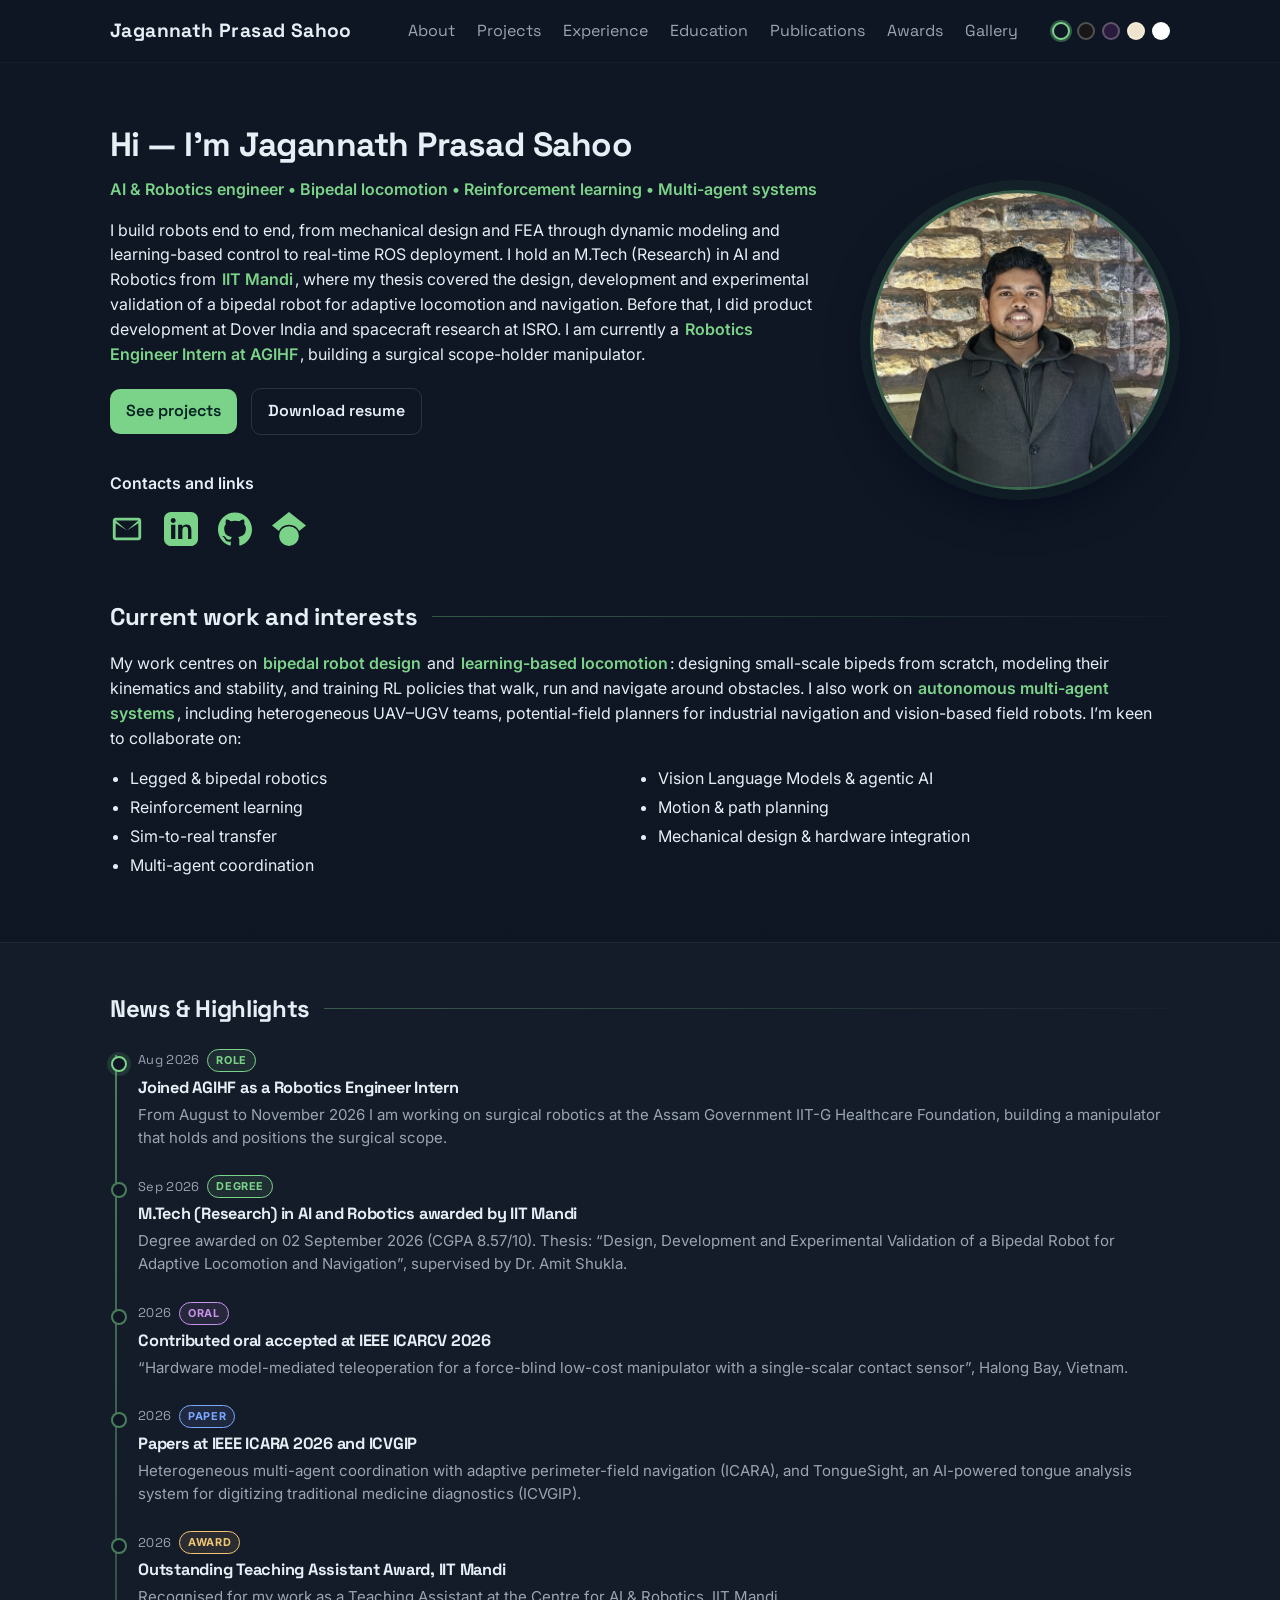
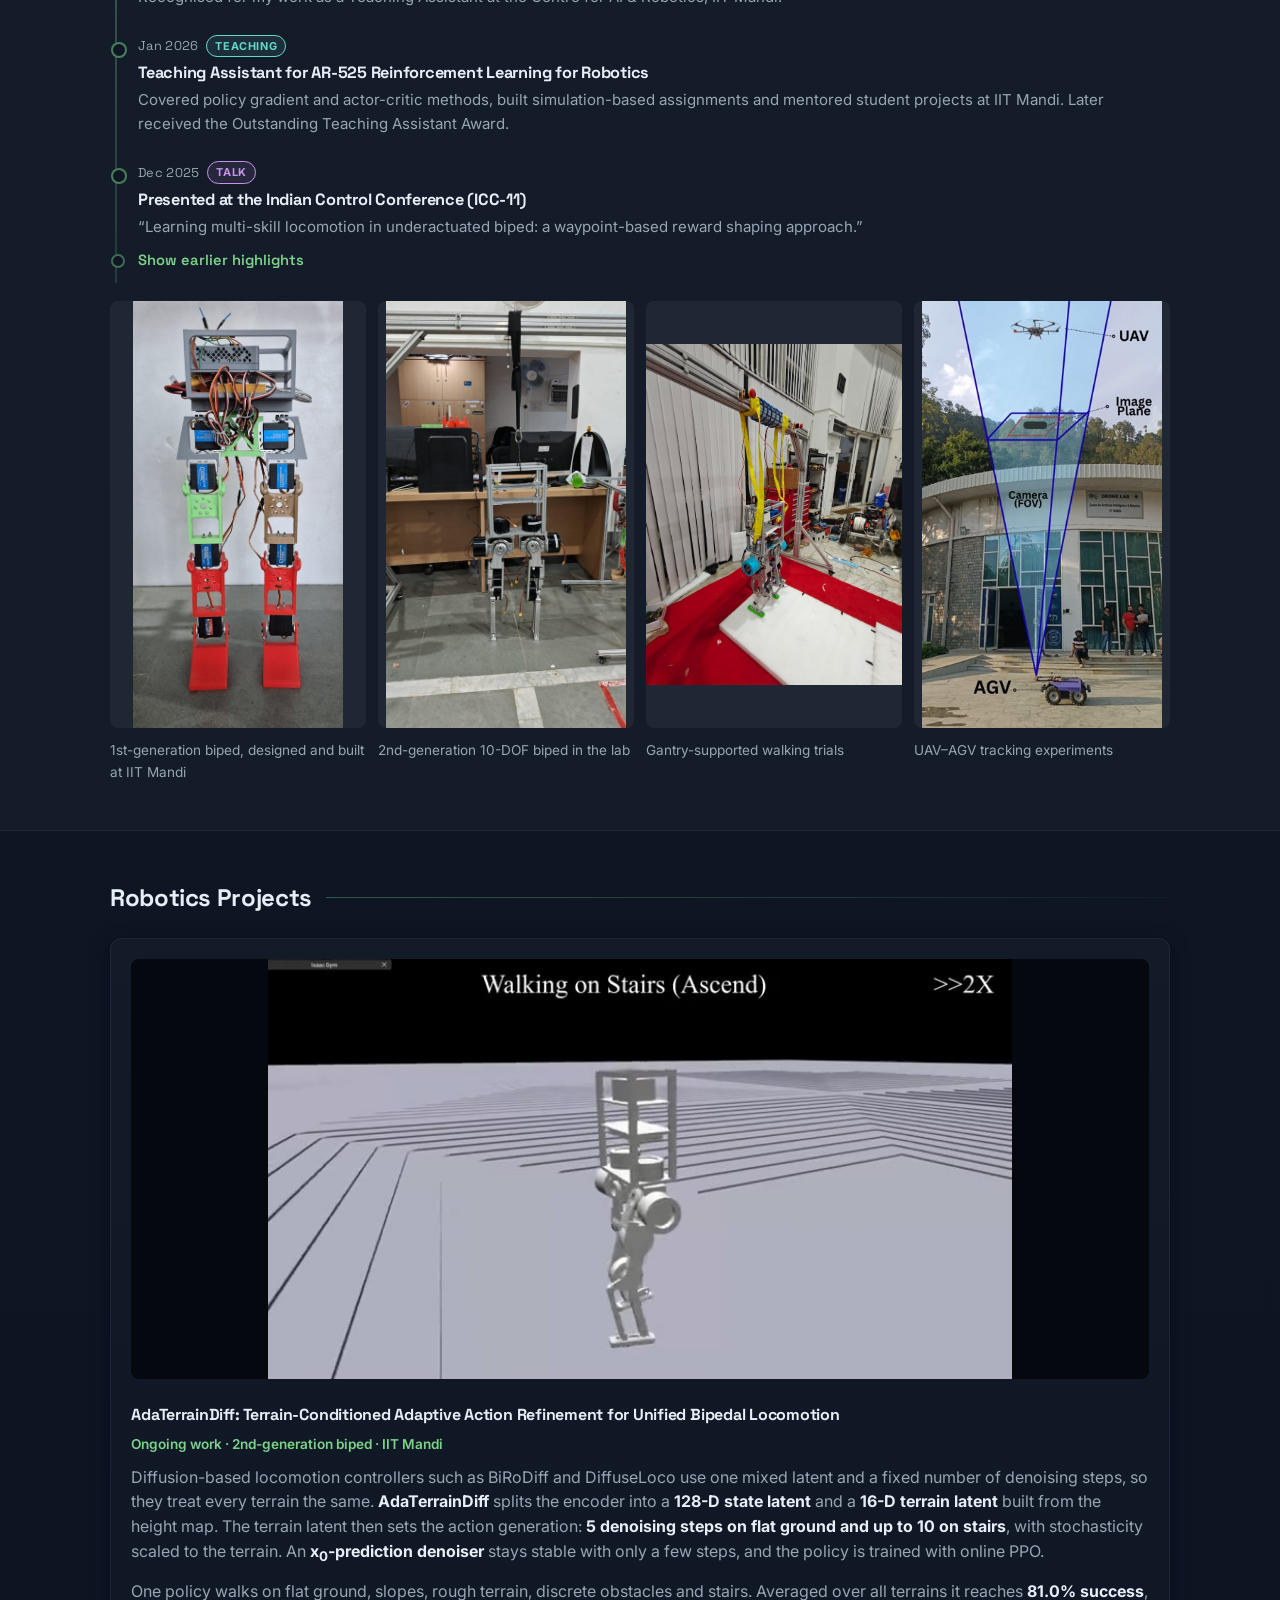
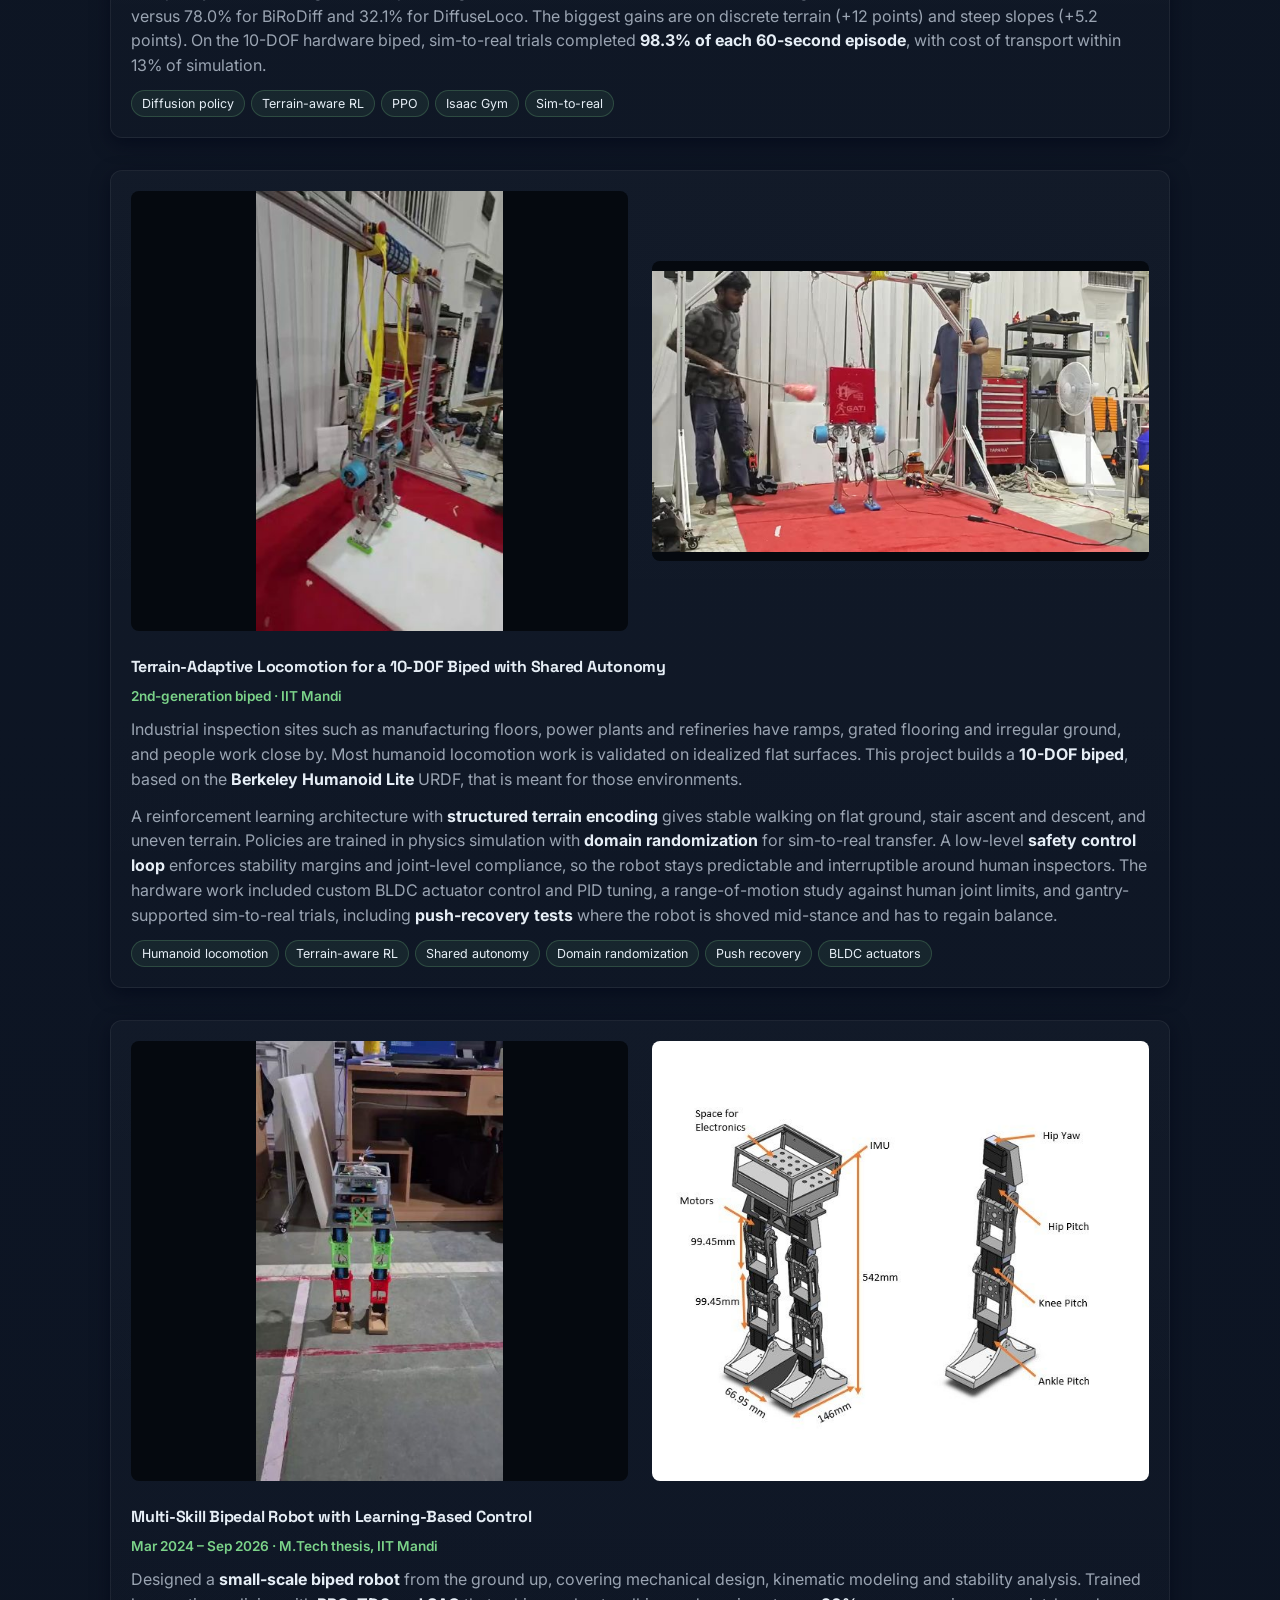
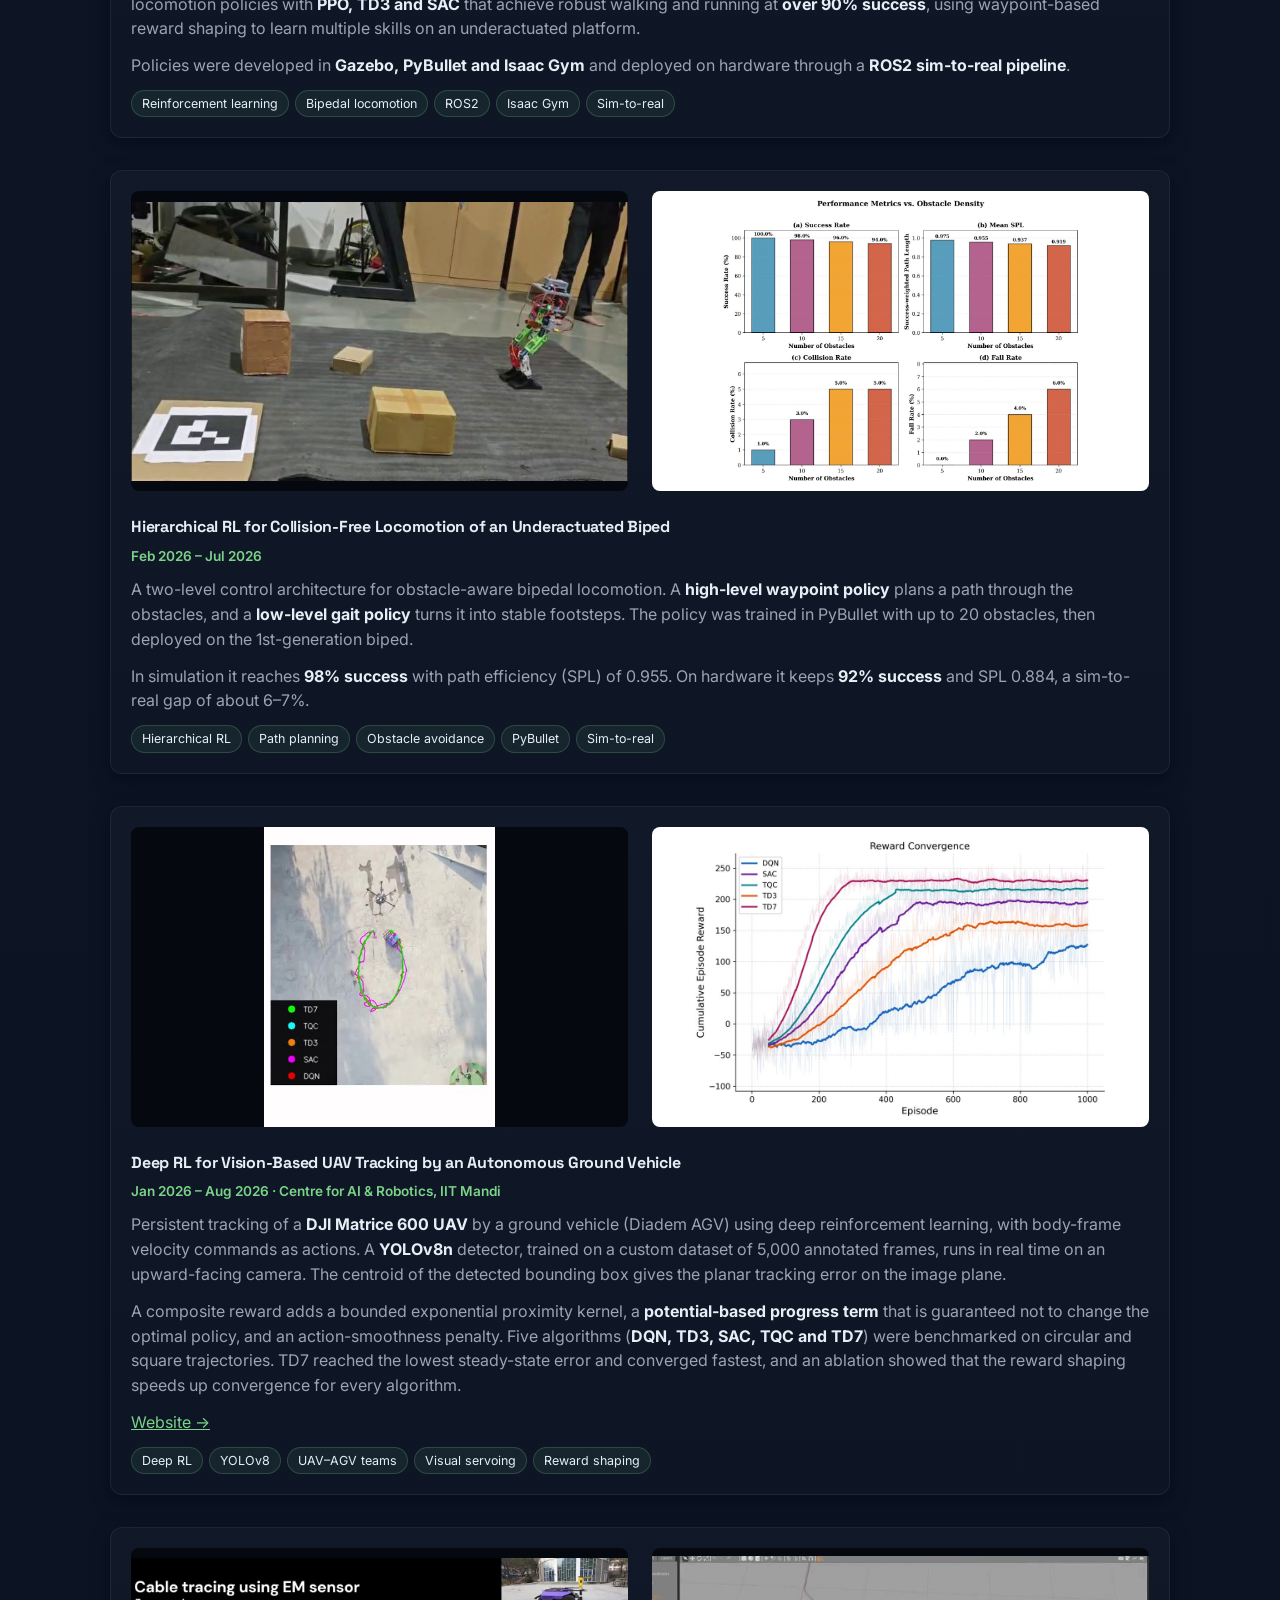
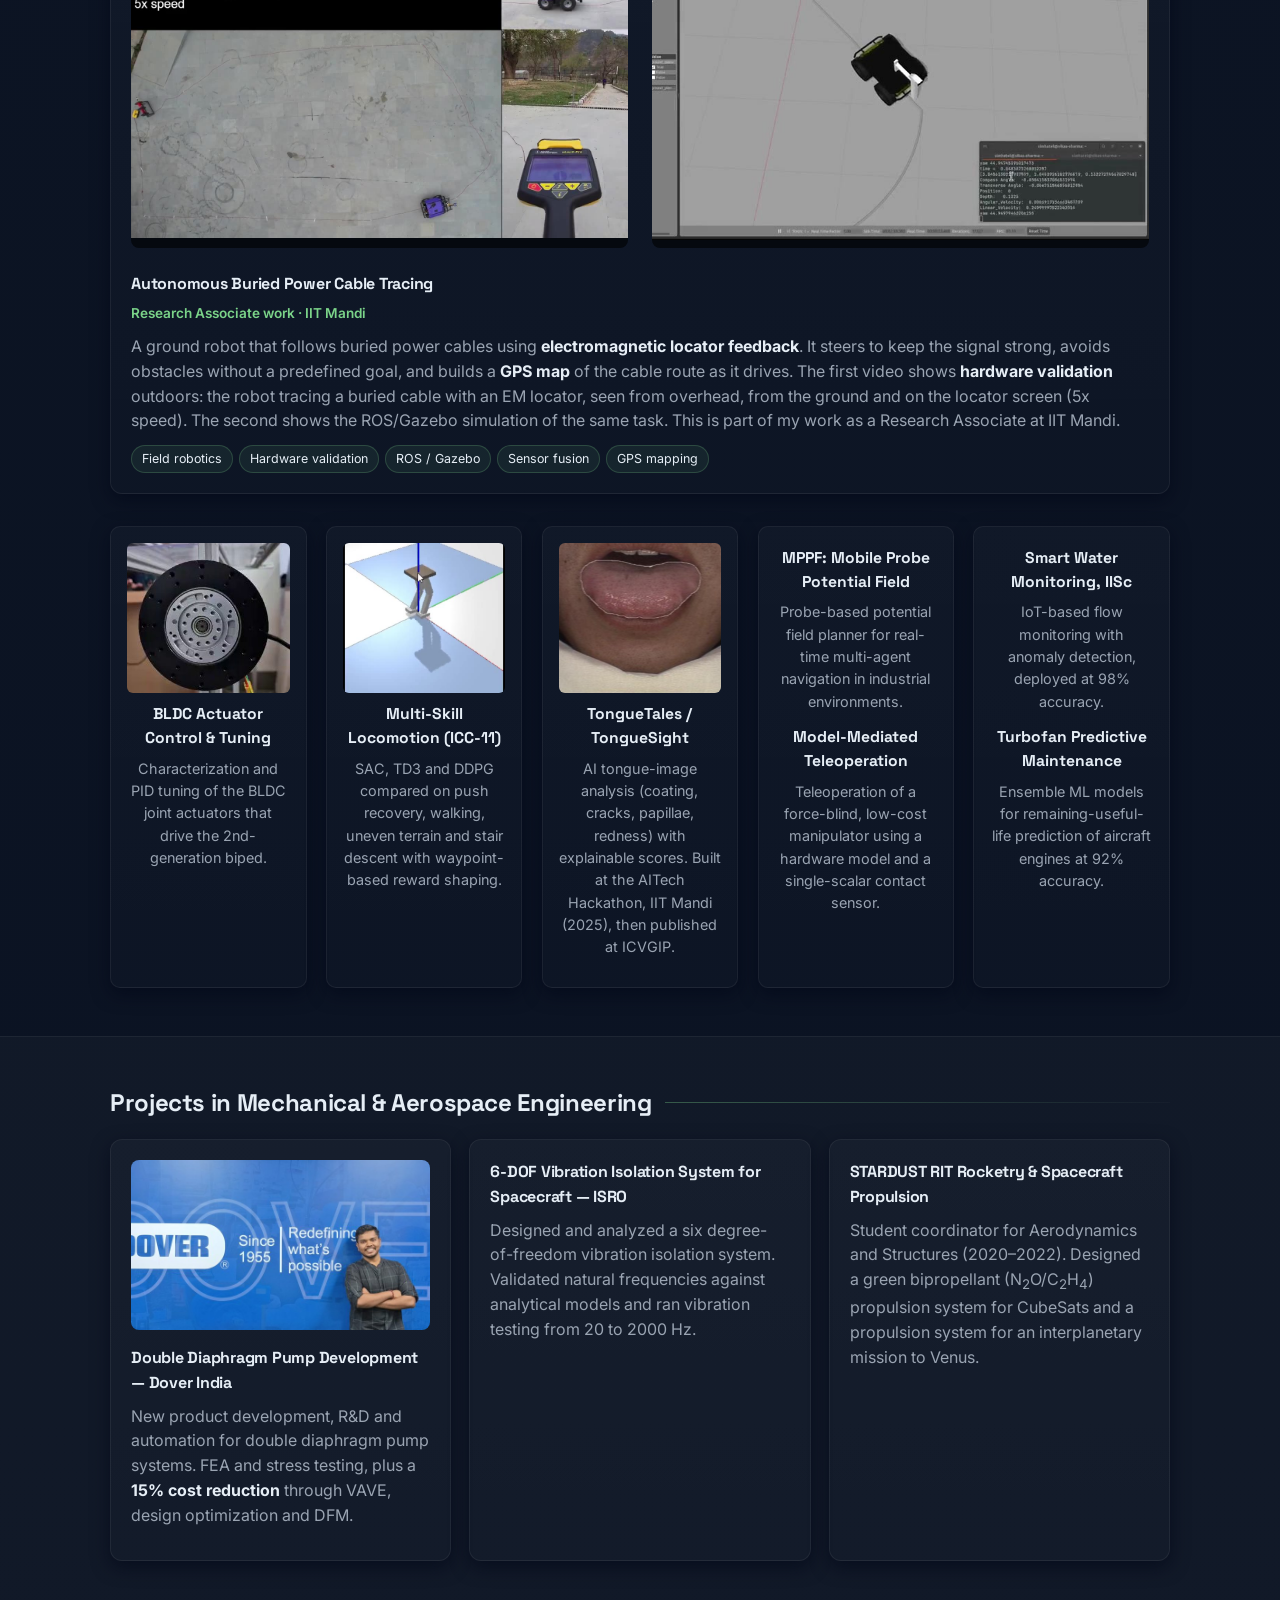
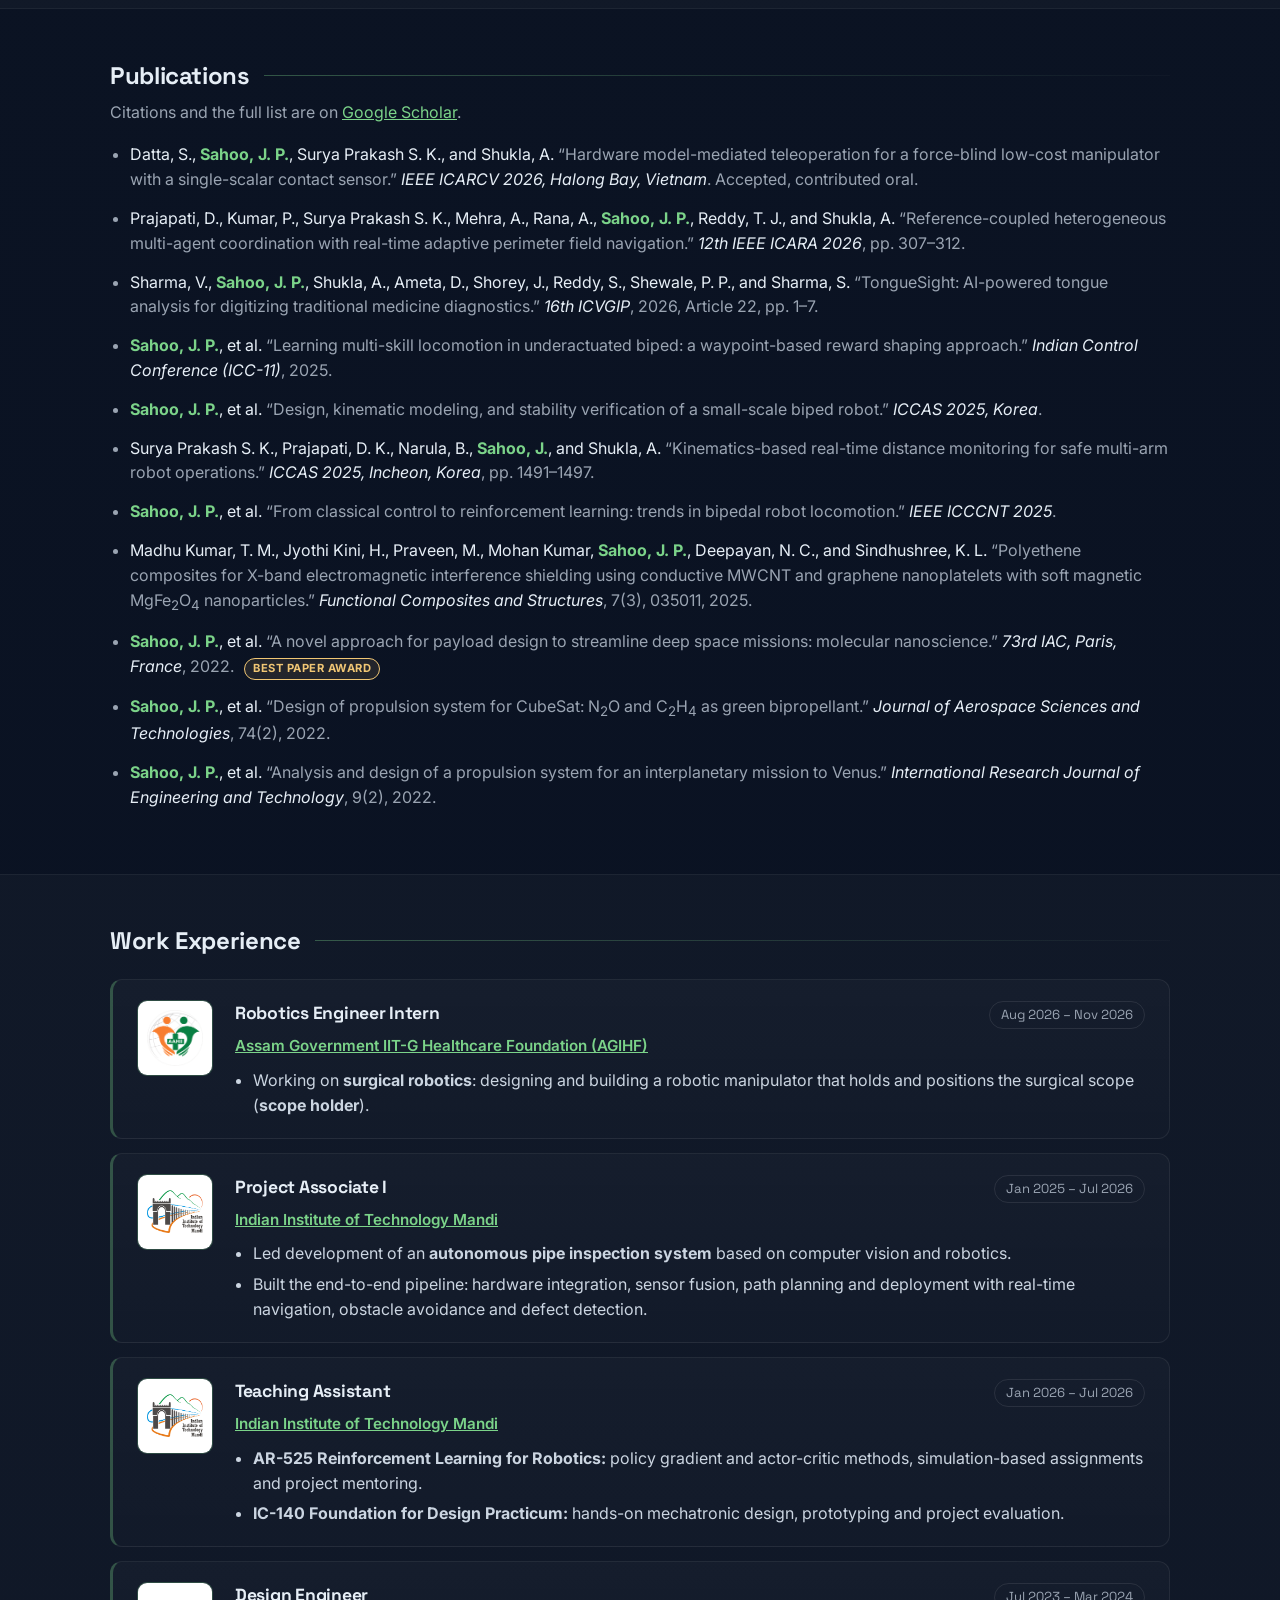
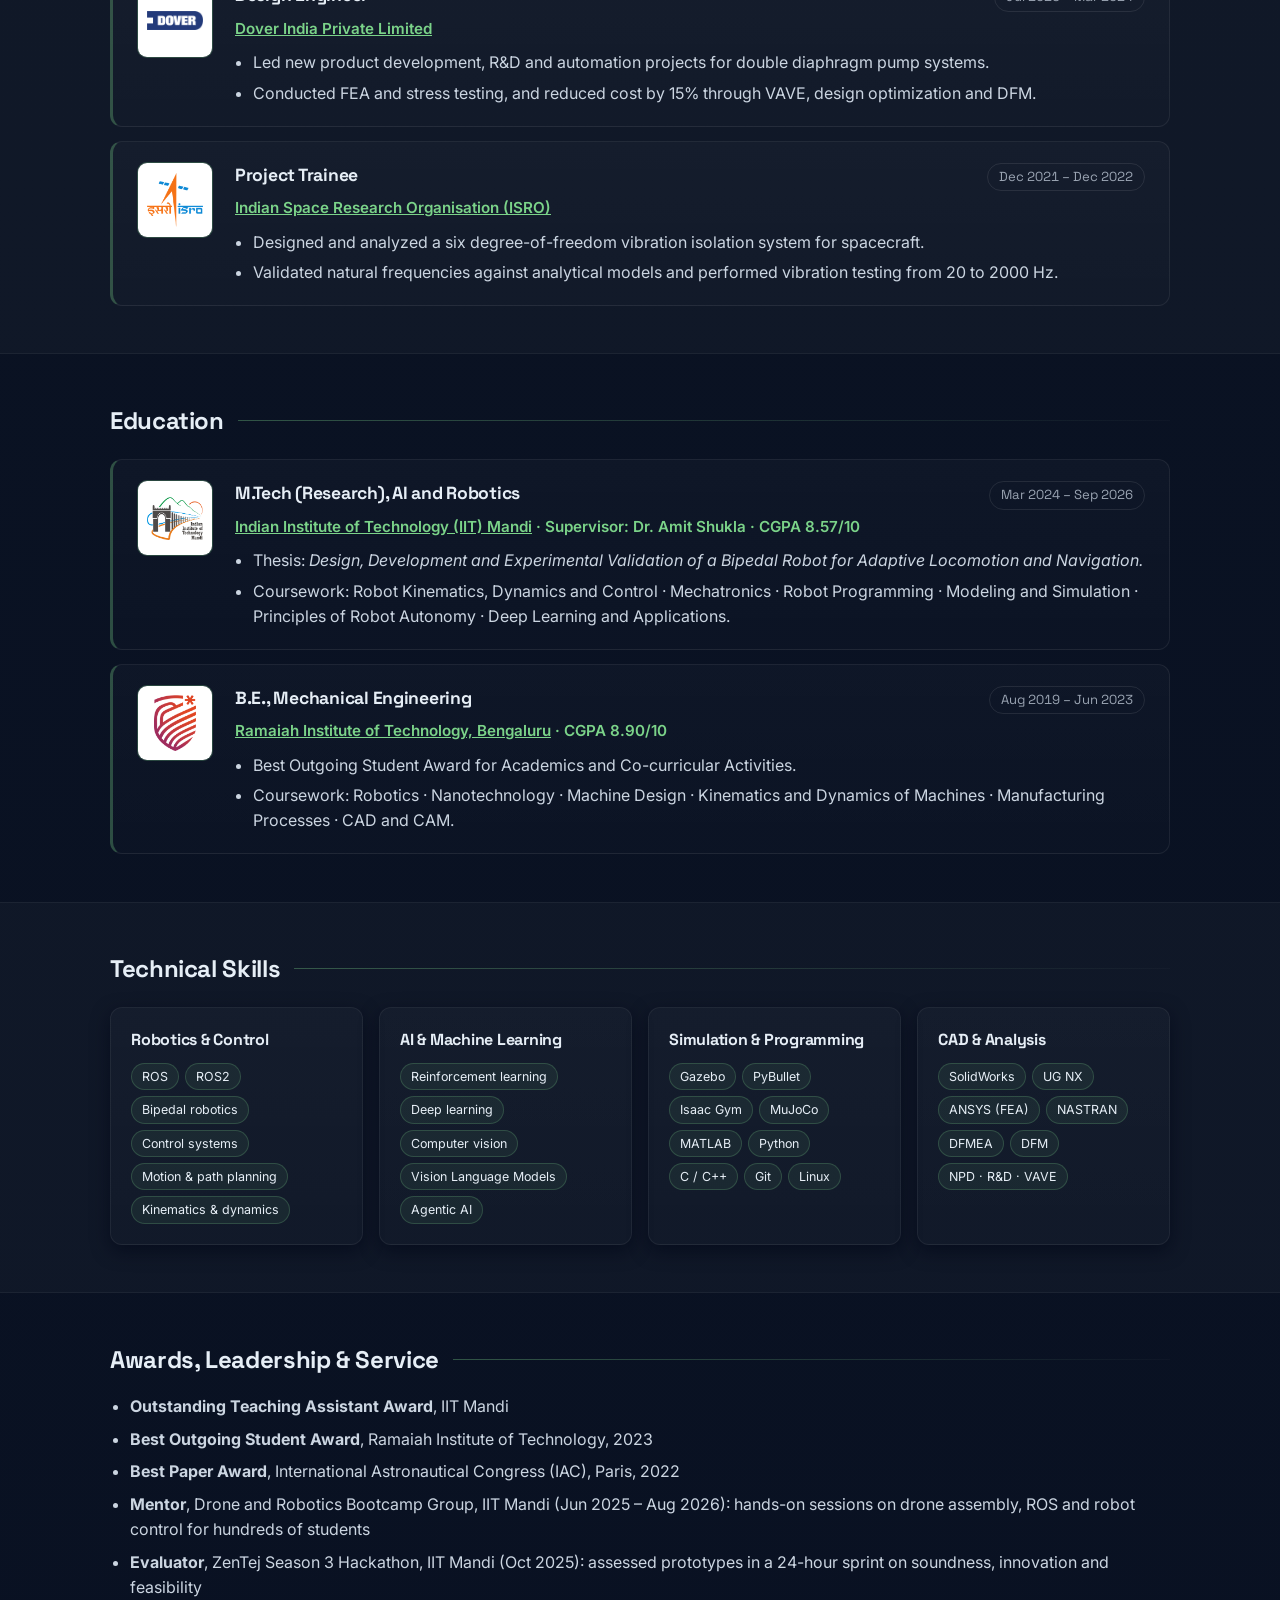
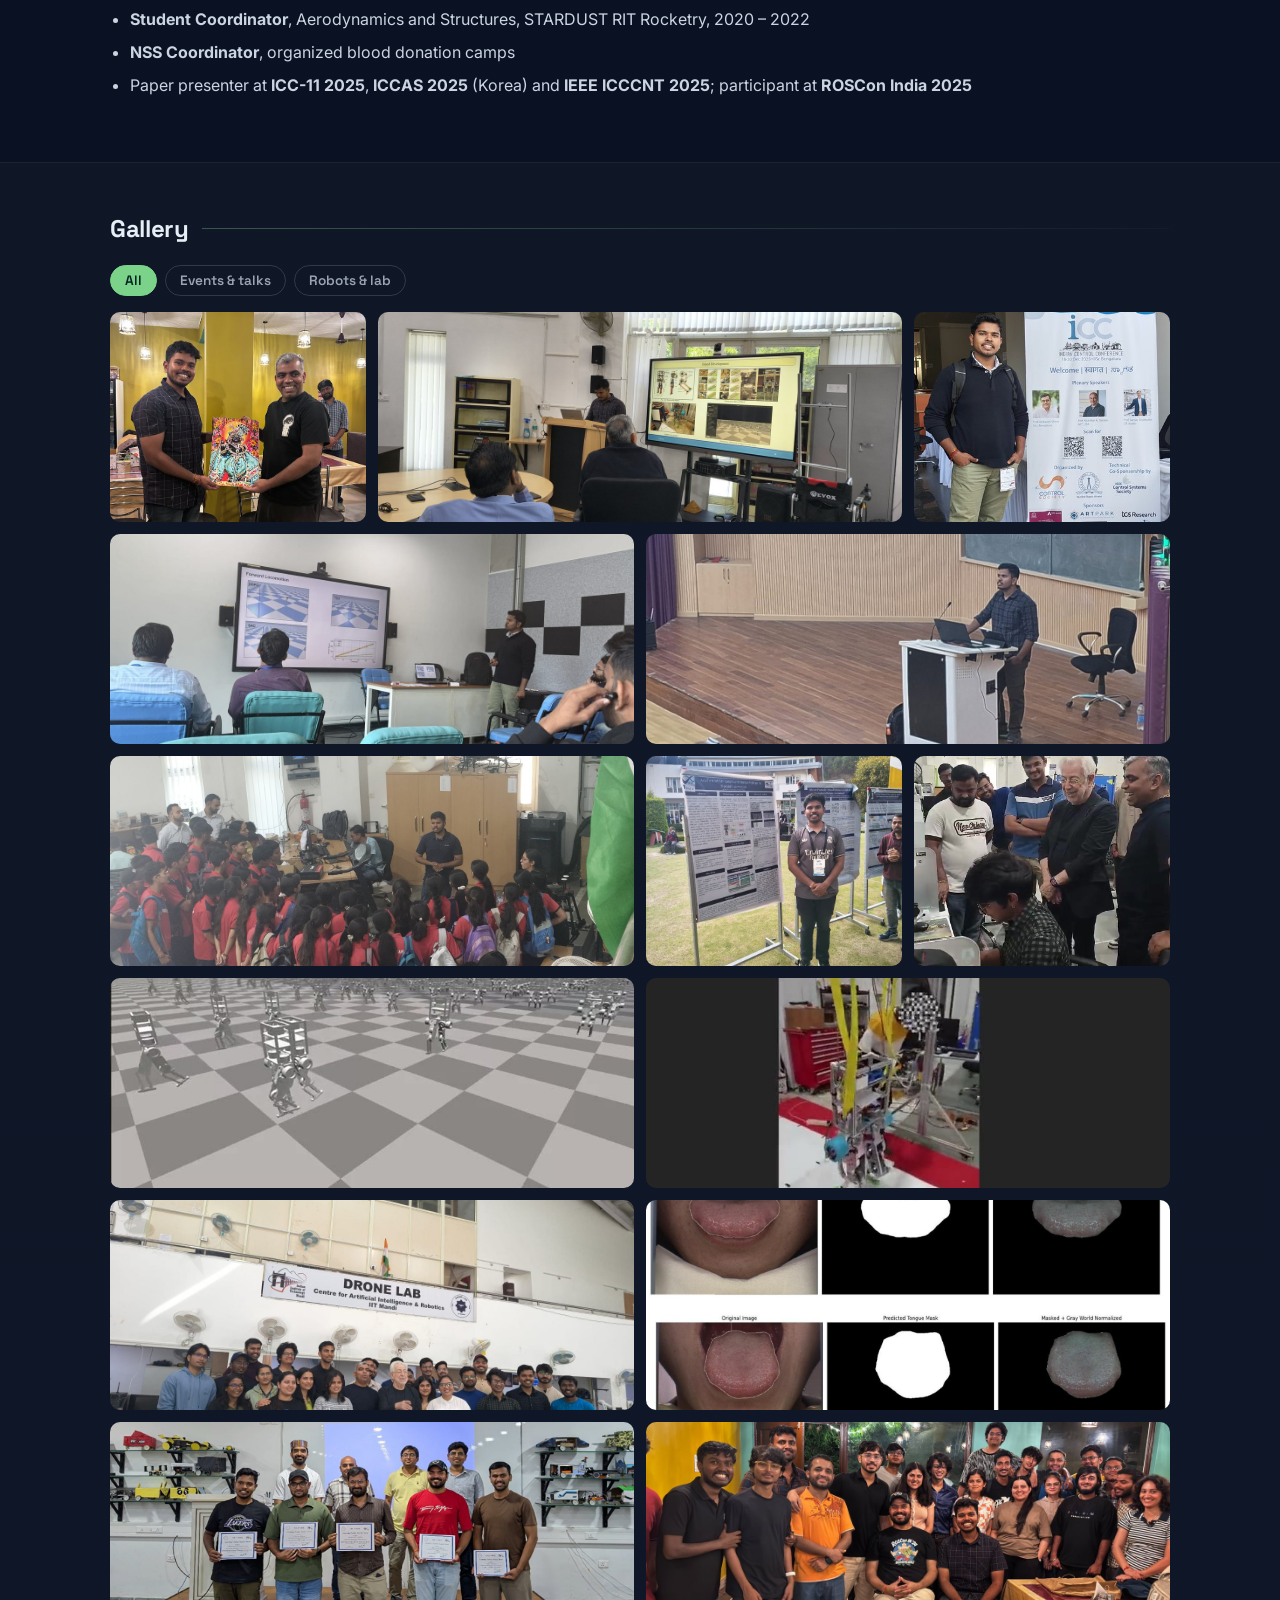
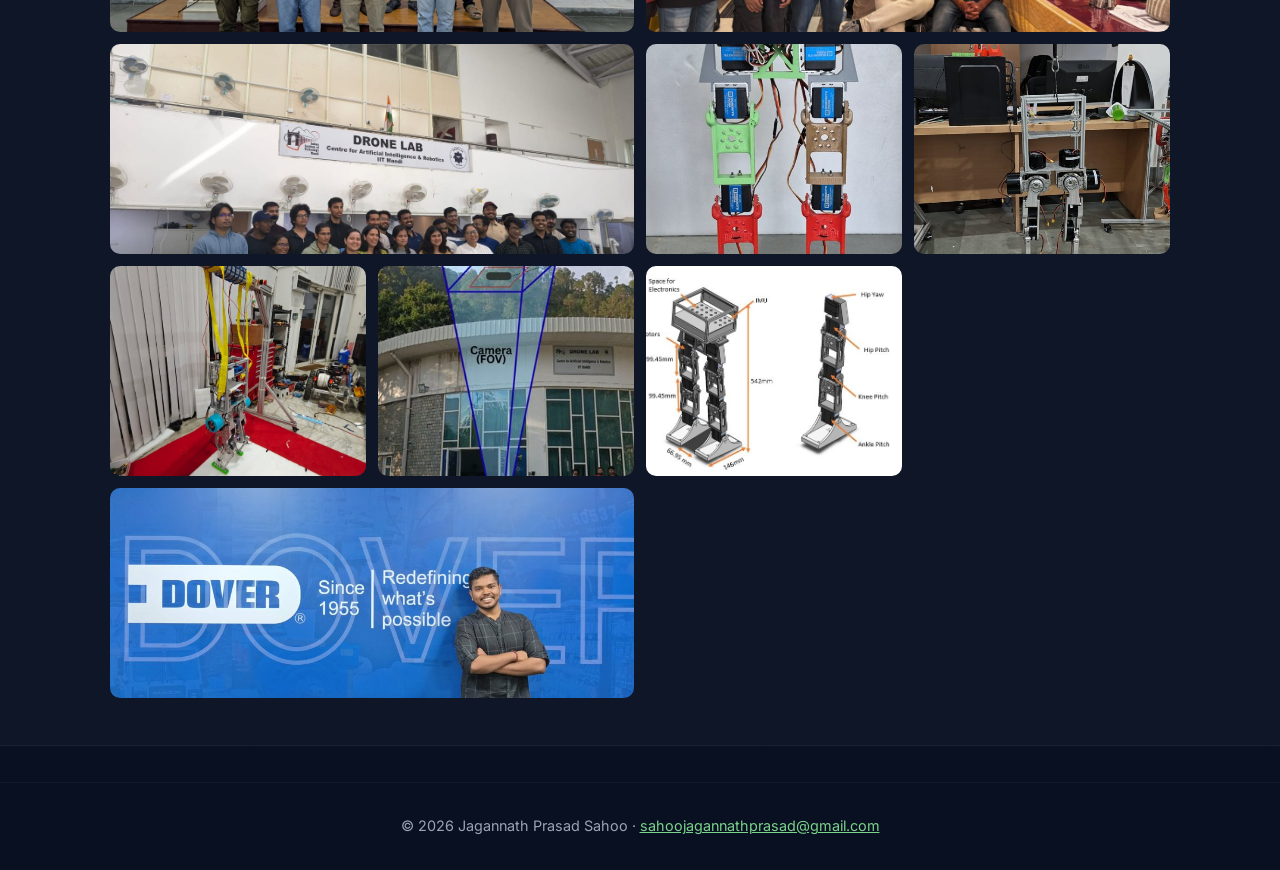
==== index.html @ fb680c9a "Add Khatib and Shukla photo from lab visit video Co-Authored-By: Claude Opus 5.5 <noreply@anthropic." ====
<!doctype html>
<html lang="en">
<head>
  <meta charset="utf-8" />
  <meta name="viewport" content="width=device-width,initial-scale=1" />
  <title>Jagannath Prasad Sahoo — AI & Robotics</title>
  <meta name="description" content="Jagannath Prasad Sahoo — AI & Robotics Engineer (M.Tech Research, IIT Mandi). Bipedal robots, reinforcement learning, sim-to-real, multi-agent systems and surgical robotics.">
  <meta name="author" content="Jagannath Prasad Sahoo">
  <link rel="canonical" href="https://jaggu2606.github.io/">
  <meta property="og:type" content="website">
  <meta property="og:title" content="Jagannath Prasad Sahoo — AI & Robotics">
  <meta property="og:description" content="Bipedal robots, reinforcement learning, sim-to-real and multi-agent systems. M.Tech (Research), IIT Mandi.">
  <meta property="og:url" content="https://jaggu2606.github.io/">
  <meta property="og:image" content="https://jaggu2606.github.io/media/profile.jpg">
  <meta name="twitter:card" content="summary">
  <script type="application/ld+json">
  {"@context":"https://schema.org","@type":"Person","name":"Jagannath Prasad Sahoo","url":"https://jaggu2606.github.io/",
   "image":"https://jaggu2606.github.io/media/profile.jpg","jobTitle":"AI and Robotics Engineer",
   "alumniOf":[{"@type":"CollegeOrUniversity","name":"Indian Institute of Technology Mandi"},{"@type":"CollegeOrUniversity","name":"Ramaiah Institute of Technology"}],
   "sameAs":["https://github.com/Jaggu2606","https://www.linkedin.com/in/jagannath-prasad-sahoo","https://scholar.google.com/citations?user=o8FPbNMAAAAJ"]}
  </script>
  <link rel="preconnect" href="https://fonts.googleapis.com">
  <link rel="preconnect" href="https://fonts.gstatic.com" crossorigin>
  <link href="https://fonts.googleapis.com/css2?family=Space+Grotesk:wght@500;600;700&family=Inter:wght@400;500;600&display=swap" rel="stylesheet">
  <script>
    /* Apply the reader's saved theme before first paint */
    try { var t = localStorage.getItem("theme"); if (t) document.documentElement.dataset.theme = t; } catch (e) {}
  </script>
  <link rel="stylesheet" href="styles.css">
  <link rel="preload" as="image" href="media/profile.jpg">
</head>
<body>
  <!-- Reusable icons -->
  <svg width="0" height="0" style="position:absolute" aria-hidden="true">
    <symbol id="i-mail" viewBox="0 0 24 24"><path d="M20 4H4c-1.1 0-2 .9-2 2v12c0 1.1.9 2 2 2h16c1.1 0 2-.9 2-2V6c0-1.1-.9-2-2-2zm0 2v.01L12 13 4 6.01V6h16zm0 12H4V8l8 5 8-5v10z"/></symbol>
    <symbol id="i-linkedin" viewBox="0 0 24 24"><path d="M19 0h-14c-2.761 0-5 2.239-5 5v14c0 2.761 2.239 5 5 5h14c2.761 0 5-2.239 5-5v-14c0-2.761-2.239-5-5-5zm-11 19h-3v-10h3v10zm-1.5-11.268c-.966 0-1.75-.784-1.75-1.75s.784-1.75 1.75-1.75 1.75.784 1.75 1.75-.784 1.75-1.75 1.75zm13.5 11.268h-3v-5.604c0-1.337-.026-3.063-1.867-3.063-1.868 0-2.154 1.459-2.154 2.967v5.7h-3v-10h2.881v1.367h.041c.401-.761 1.379-1.563 2.838-1.563 3.036 0 3.6 2.001 3.6 4.601v5.595z"/></symbol>
    <symbol id="i-github" viewBox="0 0 24 24"><path d="M12 .297c-6.63 0-12 5.373-12 12 0 5.303 3.438 9.8 8.205 11.385.6.113.82-.258.82-.577v-2.234c-3.338.726-4.033-1.416-4.033-1.416-.546-1.387-1.333-1.757-1.333-1.757-1.089-.745.083-.729.083-.729 1.205.084 1.84 1.236 1.84 1.236 1.07 1.834 2.809 1.304 3.495.997.108-.775.418-1.305.762-1.605-2.665-.305-5.466-1.332-5.466-5.93 0-1.31.469-2.381 1.236-3.221-.124-.303-.535-1.523.117-3.176 0 0 1.008-.322 3.301 1.23.957-.266 1.983-.399 3.003-.404 1.02.005 2.047.138 3.006.404 2.291-1.553 3.297-1.23 3.297-1.23.653 1.653.242 2.873.118 3.176.77.84 1.235 1.911 1.235 3.221 0 4.609-2.803 5.624-5.475 5.921.43.371.823 1.102.823 2.222v3.293c0 .321.218.694.825.576C20.565 22.092 24 17.592 24 12.297c0-6.627-5.373-12-12-12"/></symbol>
    <symbol id="i-scholar" viewBox="0 0 24 24"><path d="M12 24a7 7 0 1 1 0-14 7 7 0 0 1 0 14zm0-24L0 9.5l4.838 3.94A8 8 0 0 1 12 9a8 8 0 0 1 7.162 4.44L24 9.5z"/></symbol>
  </svg>

  <header class="site-header">
    <div class="wrap">
      <h1 class="logo"><a href="#about">Jagannath Prasad Sahoo</a></h1>
      <nav>
        <a href="#about">About</a>
        <a href="#projects">Projects</a>
        <a href="#work-experience">Experience</a>
        <a href="#education">Education</a>
        <a href="#publications">Publications</a>
        <a href="#awards">Awards</a>
        <a href="#gallery">Gallery</a>
      </nav>
      <div class="theme-picker" role="group" aria-label="Background colour">
        <button type="button" data-theme-choice="navy" style="--swatch:#0f1724" title="Navy" aria-label="Navy background"></button>
        <button type="button" data-theme-choice="charcoal" style="--swatch:#171717" title="Charcoal" aria-label="Charcoal background"></button>
        <button type="button" data-theme-choice="plum" style="--swatch:#2a1b3d" title="Plum" aria-label="Plum background"></button>
        <button type="button" data-theme-choice="sand" style="--swatch:#efe4cf" title="Sand" aria-label="Sand background"></button>
        <button type="button" data-theme-choice="light" style="--swatch:#ffffff" title="Light" aria-label="Light background"></button>
      </div>
    </div>
  </header>

  <main>
    <!-- ================= Hero ================= -->
    <section class="hero wrap" id="about">
      <div class="hero-text">
        <h2>Hi — I’m Jagannath Prasad Sahoo</h2>
        <p class="tagline">AI & Robotics engineer • Bipedal locomotion • Reinforcement learning • Multi-agent systems</p>
        <p>I build robots end to end, from mechanical design and FEA through dynamic modeling and learning-based control to real-time ROS deployment. I hold an M.Tech (Research) in AI and Robotics from <span class="highlight">IIT Mandi</span>, where my thesis covered the design, development and experimental validation of a bipedal robot for adaptive locomotion and navigation. Before that, I did product development at Dover India and spacecraft research at ISRO. I am currently a <span class="highlight">Robotics Engineer Intern at AGIHF</span>, building a surgical scope-holder manipulator.</p>
        <p class="contact-links">
          <a class="btn" href="#projects">See projects</a>
          <a class="btn ghost" href="media/Jagannath_Prasad_Sahoo_Resume.pdf" target="_blank" rel="noopener">Download resume</a>
        </p>
        <p class="links-label">Contacts and links</p>
        <p class="social">
          <a href="mailto:sahoojagannathprasad@gmail.com" title="Email" aria-label="Email"><svg><use href="#i-mail"/></svg></a>
          <a href="https://www.linkedin.com/in/jagannath-prasad-sahoo" target="_blank" rel="noopener" title="LinkedIn" aria-label="LinkedIn"><svg><use href="#i-linkedin"/></svg></a>
          <a href="https://github.com/Jaggu2606" target="_blank" rel="noopener" title="GitHub" aria-label="GitHub"><svg><use href="#i-github"/></svg></a>
          <a href="https://scholar.google.com/citations?user=o8FPbNMAAAAJ&amp;hl=en" target="_blank" rel="noopener" title="Google Scholar" aria-label="Google Scholar"><svg><use href="#i-scholar"/></svg></a>
        </p>
      </div>
      <div class="profile-pic" data-initials="JPS">
        <img src="media/profile.jpg" alt="Jagannath Prasad Sahoo" fetchpriority="high">
      </div>
    </section>

    <!-- ================= Interests ================= -->
    <section class="wrap" id="about-detailed">
      <h3>Current work and interests</h3>
      <p>
        My work centres on <span class="highlight">bipedal robot design</span> and <span class="highlight">learning-based locomotion</span>: designing small-scale bipeds from scratch, modeling their kinematics and stability, and training RL policies that walk, run and navigate around obstacles. I also work on <span class="highlight">autonomous multi-agent systems</span>, including heterogeneous UAV–UGV teams, potential-field planners for industrial navigation and vision-based field robots. I’m keen to collaborate on:
      </p>
      <ul class="two-col">
        <li>Legged & bipedal robotics</li>
        <li>Reinforcement learning</li>
        <li>Sim-to-real transfer</li>
        <li>Multi-agent coordination</li>
        <li>Vision Language Models & agentic AI</li>
        <li>Motion & path planning</li>
        <li>Mechanical design & hardware integration</li>
      </ul>
    </section>

    <!-- ================= News ================= -->
    <section class="wrap section-alt" id="news-highlights">
      <h3>News & Highlights</h3>
      <ol class="news">
        <li class="news-item">
          <div class="news-meta"><span class="news-date">Aug 2026</span><span class="news-tag tag-role">Role</span></div>
          <h4>Joined AGIHF as a Robotics Engineer Intern</h4>
          <p>From August to November 2026 I am working on surgical robotics at the Assam Government IIT-G Healthcare Foundation, building a manipulator that holds and positions the surgical scope.</p>
        </li>
        <li class="news-item">
          <div class="news-meta"><span class="news-date">Sep 2026</span><span class="news-tag tag-role">Degree</span></div>
          <h4>M.Tech (Research) in AI and Robotics awarded by IIT Mandi</h4>
          <p>Degree awarded on 02 September 2026 (CGPA 8.57/10). Thesis: “Design, Development and Experimental Validation of a Bipedal Robot for Adaptive Locomotion and Navigation”, supervised by Dr. Amit Shukla.</p>
        </li>
        <li class="news-item">
          <div class="news-meta"><span class="news-date">2026</span><span class="news-tag tag-talk">Oral</span></div>
          <h4>Contributed oral accepted at IEEE ICARCV 2026</h4>
          <p>“Hardware model-mediated teleoperation for a force-blind low-cost manipulator with a single-scalar contact sensor”, Halong Bay, Vietnam.</p>
        </li>
        <li class="news-item">
          <div class="news-meta"><span class="news-date">2026</span><span class="news-tag tag-paper">Paper</span></div>
          <h4>Papers at IEEE ICARA 2026 and ICVGIP</h4>
          <p>Heterogeneous multi-agent coordination with adaptive perimeter-field navigation (ICARA), and TongueSight, an AI-powered tongue analysis system for digitizing traditional medicine diagnostics (ICVGIP).</p>
        </li>
        <li class="news-item">
          <div class="news-meta"><span class="news-date">2026</span><span class="news-tag tag-award">Award</span></div>
          <h4>Outstanding Teaching Assistant Award, IIT Mandi</h4>
          <p>Recognised for my work as a Teaching Assistant at the Centre for AI &amp; Robotics, IIT Mandi.</p>
        </li>
        <li class="news-item">
          <div class="news-meta"><span class="news-date">Jan 2026</span><span class="news-tag tag-research">Teaching</span></div>
          <h4>Teaching Assistant for AR-525 Reinforcement Learning for Robotics</h4>
          <p>Covered policy gradient and actor-critic methods, built simulation-based assignments and mentored student projects at IIT Mandi. Later received the Outstanding Teaching Assistant Award.</p>
        </li>
        <li class="news-item">
          <div class="news-meta"><span class="news-date">Dec 2025</span><span class="news-tag tag-talk">Talk</span></div>
          <h4>Presented at the Indian Control Conference (ICC-11)</h4>
          <p>“Learning multi-skill locomotion in underactuated biped: a waypoint-based reward shaping approach.”</p>
        </li>
      </ol>

      <details class="news-more">
        <summary>
          <span class="news-more-show">Show earlier highlights</span>
          <span class="news-more-hide">Hide earlier highlights</span>
        </summary>
        <ol class="news news-earlier">
          <li class="news-item">
            <div class="news-meta"><span class="news-date">2025</span><span class="news-tag tag-paper">Paper</span></div>
            <h4>Two papers presented at ICCAS 2025, Korea</h4>
            <p>Design, kinematic modeling and stability verification of a small-scale biped robot, and kinematics-based real-time distance monitoring for safe multi-arm robot operations.</p>
          </li>
          <li class="news-item">
            <div class="news-meta"><span class="news-date">2025</span><span class="news-tag tag-talk">Event</span></div>
            <h4>Participant at ROSCon India 2025</h4>
          </li>
          <li class="news-item">
            <div class="news-meta"><span class="news-date">2025</span><span class="news-tag tag-paper">Paper</span></div>
            <h4>Survey presented at IEEE ICCCNT 2025</h4>
            <p>“From classical control to reinforcement learning: trends in bipedal robot locomotion.”</p>
          </li>
          <li class="news-item">
            <div class="news-meta"><span class="news-date">May 2025</span><span class="news-tag tag-research">Hackathon</span></div>
            <h4>TongueTales at the AITech Hackathon, IIT Mandi</h4>
            <p>Our team built an AI pipeline that analyses tongue images (coating, cracks, papillae, redness) to give explainable health insights. The work grew into the TongueSight paper at ICVGIP.</p>
          </li>
          <li class="news-item">
            <div class="news-meta"><span class="news-date">2023</span><span class="news-tag tag-award">Award</span></div>
            <h4>Best Outgoing Student Award, Ramaiah Institute of Technology</h4>
            <p>Awarded for excellence in academics and co-curricular activities on graduating with a B.E. in Mechanical Engineering (CGPA 8.90/10).</p>
          </li>
          <li class="news-item">
            <div class="news-meta"><span class="news-date">2022</span><span class="news-tag tag-award">Award</span></div>
            <h4>Best Paper Award at the 73rd International Astronautical Congress, Paris</h4>
          </li>
        </ol>
      </details>

      <div class="news-figs">
        <figure><img src="media/biped_gen1_photo.jpg" alt="First-generation biped robot" loading="lazy" decoding="async"><figcaption>1st-generation biped, designed and built at IIT Mandi</figcaption></figure>
        <figure><img src="media/biped_gen2_lab.jpg" alt="Second-generation 10-DOF biped in the lab" loading="lazy" decoding="async"><figcaption>2nd-generation 10-DOF biped in the lab</figcaption></figure>
        <figure><img src="media/biped_gen2_photo.jpg" alt="Second-generation biped during gantry-supported walking tests" loading="lazy" decoding="async"><figcaption>Gantry-supported walking trials</figcaption></figure>
        <figure><img src="media/uav_setup.jpg" alt="UAV and AGV tracking setup outside the IIT Mandi building" loading="lazy" decoding="async"><figcaption>UAV–AGV tracking experiments</figcaption></figure>
      </div>
    </section>

    <!-- ================= Robotics projects ================= -->
    <section class="wrap" id="projects">
      <h3>Robotics Projects</h3>

      <!-- AdaTerrainDiff -->
      <article class="card project-card single">
        <div class="project-media">
          <video autoplay loop muted playsinline preload="metadata" poster="media/adaterrain_terrains.jpg">
            <source src="media/adaterrain_terrains.mp4" type="video/mp4">
          </video>
        </div>
        <div class="project-body">
          <h4>AdaTerrainDiff: Terrain-Conditioned Adaptive Action Refinement for Unified Bipedal Locomotion</h4>
          <p class="project-date">Ongoing work · 2nd-generation biped · IIT Mandi</p>
          <p>
            Diffusion-based locomotion controllers such as BiRoDiff and DiffuseLoco use one mixed latent and a fixed number of denoising steps, so they treat every terrain the same. <strong>AdaTerrainDiff</strong> splits the encoder into a <strong>128-D state latent</strong> and a <strong>16-D terrain latent</strong> built from the height map. The terrain latent then sets the action generation: <strong>5 denoising steps on flat ground and up to 10 on stairs</strong>, with stochasticity scaled to the terrain. An <strong>x<sub>0</sub>-prediction denoiser</strong> stays stable with only a few steps, and the policy is trained with online PPO.
          </p>
          <p>
            One policy walks on flat ground, slopes, rough terrain, discrete obstacles and stairs. Averaged over all terrains it reaches <strong>81.0% success</strong>, versus 78.0% for BiRoDiff and 32.1% for DiffuseLoco. The biggest gains are on discrete terrain (+12 points) and steep slopes (+5.2 points). On the 10-DOF hardware biped, sim-to-real trials completed <strong>98.3% of each 60-second episode</strong>, with cost of transport within 13% of simulation.
          </p>
          <ul class="tags"><li>Diffusion policy</li><li>Terrain-aware RL</li><li>PPO</li><li>Isaac Gym</li><li>Sim-to-real</li></ul>
        </div>
      </article>

      <!-- 2nd-generation biped -->
      <article class="card project-card tall">
        <div class="project-media">
          <video autoplay loop muted playsinline preload="metadata" poster="media/biped_gen2_walk.jpg">
            <source src="media/biped_gen2_walk.mp4" type="video/mp4">
          </video>
        </div>
        <div class="project-figure">
          <video autoplay loop muted playsinline preload="metadata" poster="media/push_recovery.jpg">
            <source src="media/push_recovery.mp4" type="video/mp4">
          </video>
        </div>
        <div class="project-body">
          <h4>Terrain-Adaptive Locomotion for a 10-DOF Biped with Shared Autonomy</h4>
          <p class="project-date">2nd-generation biped · IIT Mandi</p>
          <p>
            Industrial inspection sites such as manufacturing floors, power plants and refineries have ramps, grated flooring and irregular ground, and people work close by. Most humanoid locomotion work is validated on idealized flat surfaces. This project builds a <strong>10-DOF biped</strong>, based on the <strong>Berkeley Humanoid Lite</strong> URDF, that is meant for those environments.
          </p>
          <p>
            A reinforcement learning architecture with <strong>structured terrain encoding</strong> gives stable walking on flat ground, stair ascent and descent, and uneven terrain. Policies are trained in physics simulation with <strong>domain randomization</strong> for sim-to-real transfer. A low-level <strong>safety control loop</strong> enforces stability margins and joint-level compliance, so the robot stays predictable and interruptible around human inspectors. The hardware work included custom BLDC actuator control and PID tuning, a range-of-motion study against human joint limits, and gantry-supported sim-to-real trials, including <strong>push-recovery tests</strong> where the robot is shoved mid-stance and has to regain balance.
          </p>
          <ul class="tags"><li>Humanoid locomotion</li><li>Terrain-aware RL</li><li>Shared autonomy</li><li>Domain randomization</li><li>Push recovery</li><li>BLDC actuators</li></ul>
        </div>
      </article>

      <!-- 1st-generation biped -->
      <article class="card project-card tall">
        <div class="project-media">
          <video autoplay loop muted playsinline preload="metadata" poster="media/biped_gen1_walk.jpg">
            <source src="media/biped_gen1_walk.mp4" type="video/mp4">
          </video>
        </div>
        <div class="project-figure">
          <img src="media/biped_gen1_cad.jpg" alt="CAD model of the first-generation biped with dimensions and joint layout" loading="lazy" decoding="async">
        </div>
        <div class="project-body">
          <h4>Multi-Skill Bipedal Robot with Learning-Based Control</h4>
          <p class="project-date">Mar 2024 – Sep 2026 · M.Tech thesis, IIT Mandi</p>
          <p>
            Designed a <strong>small-scale biped robot</strong> from the ground up, covering mechanical design, kinematic modeling and stability analysis. Trained locomotion policies with <strong>PPO, TD3 and SAC</strong> that achieve robust walking and running at <strong>over 90% success</strong>, using waypoint-based reward shaping to learn multiple skills on an underactuated platform.
          </p>
          <p>
            Policies were developed in <strong>Gazebo, PyBullet and Isaac Gym</strong> and deployed on hardware through a <strong>ROS2 sim-to-real pipeline</strong>.
          </p>
          <ul class="tags"><li>Reinforcement learning</li><li>Bipedal locomotion</li><li>ROS2</li><li>Isaac Gym</li><li>Sim-to-real</li></ul>
        </div>
      </article>

      <!-- HRL obstacle avoidance -->
      <article class="card project-card">
        <div class="project-media">
          <video autoplay loop muted playsinline preload="metadata" poster="media/hrl_hardware.jpg">
            <source src="media/hrl_hardware.mp4" type="video/mp4">
          </video>
        </div>
        <div class="project-figure">
          <img src="media/hrl_metrics.jpg" alt="Success rate, path efficiency, failure modes and energy efficiency across obstacle densities" loading="lazy" decoding="async">
        </div>
        <div class="project-body">
          <h4>Hierarchical RL for Collision-Free Locomotion of an Underactuated Biped</h4>
          <p class="project-date">Feb 2026 – Jul 2026</p>
          <p>
            A two-level control architecture for obstacle-aware bipedal locomotion. A <strong>high-level waypoint policy</strong> plans a path through the obstacles, and a <strong>low-level gait policy</strong> turns it into stable footsteps. The policy was trained in PyBullet with up to 20 obstacles, then deployed on the 1st-generation biped.
          </p>
          <p>
            In simulation it reaches <strong>98% success</strong> with path efficiency (SPL) of 0.955. On hardware it keeps <strong>92% success</strong> and SPL 0.884, a sim-to-real gap of about 6–7%.
          </p>
          <ul class="tags"><li>Hierarchical RL</li><li>Path planning</li><li>Obstacle avoidance</li><li>PyBullet</li><li>Sim-to-real</li></ul>
        </div>
      </article>

      <!-- UAV–AGV tracking -->
      <article class="card project-card">
        <div class="project-media">
          <video autoplay loop muted playsinline preload="metadata" poster="media/uav_tracking.jpg">
            <source src="media/uav_tracking.mp4" type="video/mp4">
          </video>
        </div>
        <div class="project-figure">
          <img src="media/uav_reward.jpg" alt="Reward convergence of DQN, SAC, TQC, TD3 and TD7" loading="lazy" decoding="async">
        </div>
        <div class="project-body">
          <h4>Deep RL for Vision-Based UAV Tracking by an Autonomous Ground Vehicle</h4>
          <p class="project-date">Jan 2026 – Aug 2026 · Centre for AI & Robotics, IIT Mandi</p>
          <p>
            Persistent tracking of a <strong>DJI Matrice 600 UAV</strong> by a ground vehicle (Diadem AGV) using deep reinforcement learning, with body-frame velocity commands as actions. A <strong>YOLOv8n</strong> detector, trained on a custom dataset of 5,000 annotated frames, runs in real time on an upward-facing camera. The centroid of the detected bounding box gives the planar tracking error on the image plane.
          </p>
          <p>
            A composite reward adds a bounded exponential proximity kernel, a <strong>potential-based progress term</strong> that is guaranteed not to change the optimal policy, and an action-smoothness penalty. Five algorithms (<strong>DQN, TD3, SAC, TQC and TD7</strong>) were benchmarked on circular and square trajectories. TD7 reached the lowest steady-state error and converged fastest, and an ablation showed that the reward shaping speeds up convergence for every algorithm.
          </p>
          <p><a href="https://microgridx.github.io/UAV-AGV_Collaboration_website/" target="_blank" rel="noopener">Website →</a></p>
          <ul class="tags"><li>Deep RL</li><li>YOLOv8</li><li>UAV–AGV teams</li><li>Visual servoing</li><li>Reward shaping</li></ul>
        </div>
      </article>

      <!-- Buried cable tracing -->
      <article class="card project-card">
        <div class="project-media">
          <video autoplay loop muted playsinline preload="metadata" poster="media/cable_hw.jpg">
            <source src="media/cable_hw.mp4" type="video/mp4">
          </video>
        </div>
        <div class="project-figure">
          <video autoplay loop muted playsinline preload="metadata" poster="media/cable_sim.jpg">
            <source src="media/cable_sim.mp4" type="video/mp4">
          </video>
        </div>
        <div class="project-body">
          <h4>Autonomous Buried Power Cable Tracing</h4>
          <p class="project-date">Research Associate work · IIT Mandi</p>
          <p>A ground robot that follows buried power cables using <strong>electromagnetic locator feedback</strong>. It steers to keep the signal strong, avoids obstacles without a predefined goal, and builds a <strong>GPS map</strong> of the cable route as it drives. The first video shows <strong>hardware validation</strong> outdoors: the robot tracing a buried cable with an EM locator, seen from overhead, from the ground and on the locator screen (5x speed). The second shows the ROS/Gazebo simulation of the same task. This is part of my work as a Research Associate at IIT Mandi.</p>
          <ul class="tags"><li>Field robotics</li><li>Hardware validation</li><li>ROS / Gazebo</li><li>Sensor fusion</li><li>GPS mapping</li></ul>
        </div>
      </article>

      <!-- Smaller projects -->
      <div class="small-projects-grid">
        <article class="card mini-card">
          <video autoplay loop muted playsinline preload="metadata" poster="media/actuator.jpg">
            <source src="media/actuator.mp4" type="video/mp4">
          </video>
          <h5>BLDC Actuator Control & Tuning</h5>
          <p>Characterization and PID tuning of the BLDC joint actuators that drive the 2nd-generation biped.</p>
        </article>
        <article class="card mini-card">
          <video autoplay loop muted playsinline preload="metadata" poster="media/icc_skills.jpg">
            <source src="media/icc_skills.mp4" type="video/mp4">
          </video>
          <h5>Multi-Skill Locomotion (ICC-11)</h5>
          <p>SAC, TD3 and DDPG compared on push recovery, walking, uneven terrain and stair descent with waypoint-based reward shaping.</p>
        </article>
        <article class="card mini-card">
          <img src="media/tongue_thumb.jpg" alt="Tongue image with the predicted tongue boundary outlined" loading="lazy" decoding="async">
          <h5>TongueTales / TongueSight</h5>
          <p>AI tongue-image analysis (coating, cracks, papillae, redness) with explainable scores. Built at the AITech Hackathon, IIT Mandi (2025), then published at ICVGIP.</p>
        </article>
        <article class="card mini-card">
          <h5>MPPF: Mobile Probe Potential Field</h5>
          <p>Probe-based potential field planner for real-time multi-agent navigation in industrial environments.</p>
          <h5>Model-Mediated Teleoperation</h5>
          <p>Teleoperation of a force-blind, low-cost manipulator using a hardware model and a single-scalar contact sensor.</p>
        </article>
        <article class="card mini-card">
          <h5>Smart Water Monitoring, IISc</h5>
          <p>IoT-based flow monitoring with anomaly detection, deployed at 98% accuracy.</p>
          <h5>Turbofan Predictive Maintenance</h5>
          <p>Ensemble ML models for remaining-useful-life prediction of aircraft engines at 92% accuracy.</p>
        </article>
      </div>
    </section>

    <!-- ================= Mechanical / aerospace ================= -->
    <section class="wrap section-alt" id="hardware-projects">
      <h3>Projects in Mechanical & Aerospace Engineering</h3>
      <div class="grid">
        <article class="card hw-card">
          <img src="media/dover.jpg" alt="At Dover India" loading="lazy" decoding="async">
          <div>
            <h4>Double Diaphragm Pump Development — Dover India</h4>
            <p>New product development, R&D and automation for double diaphragm pump systems. FEA and stress testing, plus a <strong>15% cost reduction</strong> through VAVE, design optimization and DFM.</p>
          </div>
        </article>
        <article class="card hw-card">
          <div>
            <h4>6-DOF Vibration Isolation System for Spacecraft — ISRO</h4>
            <p>Designed and analyzed a six degree-of-freedom vibration isolation system. Validated natural frequencies against analytical models and ran vibration testing from 20 to 2000 Hz.</p>
          </div>
        </article>
        <article class="card hw-card">
          <div>
            <h4>STARDUST RIT Rocketry & Spacecraft Propulsion</h4>
            <p>Student coordinator for Aerodynamics and Structures (2020–2022). Designed a green bipropellant (N<sub>2</sub>O/C<sub>2</sub>H<sub>4</sub>) propulsion system for CubeSats and a propulsion system for an interplanetary mission to Venus.</p>
          </div>
        </article>
      </div>
    </section>

    <!-- ================= Publications ================= -->
    <section class="wrap" id="publications">
      <h3>Publications</h3>
      <p class="pubs-note">Citations and the full list are on <a href="https://scholar.google.com/citations?user=o8FPbNMAAAAJ&amp;hl=en" target="_blank" rel="noopener">Google Scholar</a>.</p>
      <ul class="pubs">
        <li><span>Datta, S., <strong>Sahoo, J. P.</strong>, Surya Prakash S. K., and Shukla, A.</span> “Hardware model-mediated teleoperation for a force-blind low-cost manipulator with a single-scalar contact sensor.” <em>IEEE ICARCV 2026, Halong Bay, Vietnam</em>. Accepted, contributed oral.</li>
        <li><span>Prajapati, D., Kumar, P., Surya Prakash S. K., Mehra, A., Rana, A., <strong>Sahoo, J. P.</strong>, Reddy, T. J., and Shukla, A.</span> “Reference-coupled heterogeneous multi-agent coordination with real-time adaptive perimeter field navigation.” <em>12th IEEE ICARA 2026</em>, pp. 307–312.</li>
        <li><span>Sharma, V., <strong>Sahoo, J. P.</strong>, Shukla, A., Ameta, D., Shorey, J., Reddy, S., Shewale, P. P., and Sharma, S.</span> “TongueSight: AI-powered tongue analysis for digitizing traditional medicine diagnostics.” <em>16th ICVGIP</em>, 2026, Article 22, pp. 1–7.</li>
        <li><span><strong>Sahoo, J. P.</strong>, et al.</span> “Learning multi-skill locomotion in underactuated biped: a waypoint-based reward shaping approach.” <em>Indian Control Conference (ICC-11)</em>, 2025.</li>
        <li><span><strong>Sahoo, J. P.</strong>, et al.</span> “Design, kinematic modeling, and stability verification of a small-scale biped robot.” <em>ICCAS 2025, Korea</em>.</li>
        <li><span>Surya Prakash S. K., Prajapati, D. K., Narula, B., <strong>Sahoo, J.</strong>, and Shukla, A.</span> “Kinematics-based real-time distance monitoring for safe multi-arm robot operations.” <em>ICCAS 2025, Incheon, Korea</em>, pp. 1491–1497.</li>
        <li><span><strong>Sahoo, J. P.</strong>, et al.</span> “From classical control to reinforcement learning: trends in bipedal robot locomotion.” <em>IEEE ICCCNT 2025</em>.</li>
        <li><span>Madhu Kumar, T. M., Jyothi Kini, H., Praveen, M., Mohan Kumar, <strong>Sahoo, J. P.</strong>, Deepayan, N. C., and Sindhushree, K. L.</span> “Polyethene composites for X-band electromagnetic interference shielding using conductive MWCNT and graphene nanoplatelets with soft magnetic MgFe<sub>2</sub>O<sub>4</sub> nanoparticles.” <em>Functional Composites and Structures</em>, 7(3), 035011, 2025.</li>
        <li><span><strong>Sahoo, J. P.</strong>, et al.</span> “A novel approach for payload design to streamline deep space missions: molecular nanoscience.” <em>73rd IAC, Paris, France</em>, 2022. <span class="pub-badge">Best Paper Award</span></li>
        <li><span><strong>Sahoo, J. P.</strong>, et al.</span> “Design of propulsion system for CubeSat: N<sub>2</sub>O and C<sub>2</sub>H<sub>4</sub> as green bipropellant.” <em>Journal of Aerospace Sciences and Technologies</em>, 74(2), 2022.</li>
        <li><span><strong>Sahoo, J. P.</strong>, et al.</span> “Analysis and design of a propulsion system for an interplanetary mission to Venus.” <em>International Research Journal of Engineering and Technology</em>, 9(2), 2022.</li>
      </ul>
    </section>

    <!-- ================= Experience ================= -->
    <section class="wrap section-alt" id="work-experience">
      <h3>Work Experience</h3>
      <div class="timeline">
        <article class="exp">
          <div class="exp-logo" data-initials="AGIHF">
            <img src="media/logo_agihf.png" alt="AGIHF / AAHII logo" loading="lazy">
          </div>
          <div class="exp-body">
            <div class="exp-head"><h4>Robotics Engineer Intern</h4><span class="exp-date">Aug 2026 – Nov 2026</span></div>
            <p class="exp-org"><a href="https://www.agihf.org/" target="_blank" rel="noopener">Assam Government IIT-G Healthcare Foundation (AGIHF)</a></p>
            <ul>
              <li>Working on <strong>surgical robotics</strong>: designing and building a robotic manipulator that holds and positions the surgical scope (<strong>scope holder</strong>).</li>
            </ul>
          </div>
        </article>
        <article class="exp">
          <div class="exp-logo" data-initials="IIT">
            <img src="media/logo_iit_mandi.png" alt="IIT Mandi logo" loading="lazy">
          </div>
          <div class="exp-body">
            <div class="exp-head"><h4>Project Associate I</h4><span class="exp-date">Jan 2025 – Jul 2026</span></div>
            <p class="exp-org"><a href="https://www.iitmandi.ac.in" target="_blank" rel="noopener">Indian Institute of Technology Mandi</a></p>
            <ul>
              <li>Led development of an <strong>autonomous pipe inspection system</strong> based on computer vision and robotics.</li>
              <li>Built the end-to-end pipeline: hardware integration, sensor fusion, path planning and deployment with real-time navigation, obstacle avoidance and defect detection.</li>
            </ul>
          </div>
        </article>
        <article class="exp">
          <div class="exp-logo" data-initials="IIT">
            <img src="media/logo_iit_mandi.png" alt="IIT Mandi logo" loading="lazy">
          </div>
          <div class="exp-body">
            <div class="exp-head"><h4>Teaching Assistant</h4><span class="exp-date">Jan 2026 – Jul 2026</span></div>
            <p class="exp-org"><a href="https://www.iitmandi.ac.in" target="_blank" rel="noopener">Indian Institute of Technology Mandi</a></p>
            <ul>
              <li><strong>AR-525 Reinforcement Learning for Robotics:</strong> policy gradient and actor-critic methods, simulation-based assignments and project mentoring.</li>
              <li><strong>IC-140 Foundation for Design Practicum:</strong> hands-on mechatronic design, prototyping and project evaluation.</li>
            </ul>
          </div>
        </article>
        <article class="exp">
          <div class="exp-logo" data-initials="DOVER">
            <img src="media/logo_dover.png" alt="Dover logo" loading="lazy">
          </div>
          <div class="exp-body">
            <div class="exp-head"><h4>Design Engineer</h4><span class="exp-date">Jul 2023 – Mar 2024</span></div>
            <p class="exp-org"><a href="https://www.dovercorporation.com" target="_blank" rel="noopener">Dover India Private Limited</a></p>
            <ul>
              <li>Led new product development, R&D and automation projects for double diaphragm pump systems.</li>
              <li>Conducted FEA and stress testing, and reduced cost by 15% through VAVE, design optimization and DFM.</li>
            </ul>
          </div>
        </article>
        <article class="exp">
          <div class="exp-logo" data-initials="ISRO">
            <img src="media/logo_isro.png" alt="ISRO logo" loading="lazy">
          </div>
          <div class="exp-body">
            <div class="exp-head"><h4>Project Trainee</h4><span class="exp-date">Dec 2021 – Dec 2022</span></div>
            <p class="exp-org"><a href="https://www.isro.gov.in" target="_blank" rel="noopener">Indian Space Research Organisation (ISRO)</a></p>
            <ul>
              <li>Designed and analyzed a six degree-of-freedom vibration isolation system for spacecraft.</li>
              <li>Validated natural frequencies against analytical models and performed vibration testing from 20 to 2000 Hz.</li>
            </ul>
          </div>
        </article>
      </div>
    </section>

    <!-- ================= Education ================= -->
    <section class="wrap" id="education">
      <h3>Education</h3>
      <div class="timeline">
        <article class="exp">
          <div class="exp-logo" data-initials="IIT"><img src="media/logo_iit_mandi.png" alt="IIT Mandi logo" loading="lazy"></div>
          <div class="exp-body">
            <div class="exp-head"><h4>M.Tech (Research), AI and Robotics</h4><span class="exp-date">Mar 2024 – Sep 2026</span></div>
            <p class="exp-org"><a href="https://www.iitmandi.ac.in" target="_blank" rel="noopener">Indian Institute of Technology (IIT) Mandi</a> · Supervisor: Dr. Amit Shukla · CGPA 8.57/10</p>
            <ul>
              <li>Thesis: <em>Design, Development and Experimental Validation of a Bipedal Robot for Adaptive Locomotion and Navigation.</em></li>
              <li>Coursework: Robot Kinematics, Dynamics and Control · Mechatronics · Robot Programming · Modeling and Simulation · Principles of Robot Autonomy · Deep Learning and Applications.</li>
            </ul>
          </div>
        </article>
        <article class="exp">
          <div class="exp-logo" data-initials="RIT"><img src="media/logo_ramaiah.png" alt="Ramaiah Institute of Technology logo" loading="lazy"></div>
          <div class="exp-body">
            <div class="exp-head"><h4>B.E., Mechanical Engineering</h4><span class="exp-date">Aug 2019 – Jun 2023</span></div>
            <p class="exp-org"><a href="https://www.msrit.edu" target="_blank" rel="noopener">Ramaiah Institute of Technology, Bengaluru</a> · CGPA 8.90/10</p>
            <ul>
              <li>Best Outgoing Student Award for Academics and Co-curricular Activities.</li>
              <li>Coursework: Robotics · Nanotechnology · Machine Design · Kinematics and Dynamics of Machines · Manufacturing Processes · CAD and CAM.</li>
            </ul>
          </div>
        </article>
      </div>
    </section>

    <!-- ================= Skills ================= -->
    <section class="wrap section-alt" id="skills">
      <h3>Technical Skills</h3>
      <div class="skills-grid">
        <div class="card"><h4>Robotics & Control</h4><ul class="tags"><li>ROS</li><li>ROS2</li><li>Bipedal robotics</li><li>Control systems</li><li>Motion & path planning</li><li>Kinematics & dynamics</li></ul></div>
        <div class="card"><h4>AI & Machine Learning</h4><ul class="tags"><li>Reinforcement learning</li><li>Deep learning</li><li>Computer vision</li><li>Vision Language Models</li><li>Agentic AI</li></ul></div>
        <div class="card"><h4>Simulation & Programming</h4><ul class="tags"><li>Gazebo</li><li>PyBullet</li><li>Isaac Gym</li><li>MuJoCo</li><li>MATLAB</li><li>Python</li><li>C / C++</li><li>Git</li><li>Linux</li></ul></div>
        <div class="card"><h4>CAD & Analysis</h4><ul class="tags"><li>SolidWorks</li><li>UG NX</li><li>ANSYS (FEA)</li><li>NASTRAN</li><li>DFMEA</li><li>DFM</li><li>NPD · R&D · VAVE</li></ul></div>
      </div>
    </section>

    <!-- ================= Awards ================= -->
    <section class="wrap" id="awards">
      <h3>Awards, Leadership & Service</h3>
      <ul class="awards">
        <li><strong>Outstanding Teaching Assistant Award</strong>, IIT Mandi</li>
        <li><strong>Best Outgoing Student Award</strong>, Ramaiah Institute of Technology, 2023</li>
        <li><strong>Best Paper Award</strong>, International Astronautical Congress (IAC), Paris, 2022</li>
        <li><strong>Mentor</strong>, Drone and Robotics Bootcamp Group, IIT Mandi (Jun 2025 – Aug 2026): hands-on sessions on drone assembly, ROS and robot control for hundreds of students</li>
        <li><strong>Evaluator</strong>, ZenTej Season 3 Hackathon, IIT Mandi (Oct 2025): assessed prototypes in a 24-hour sprint on soundness, innovation and feasibility</li>
        <li><strong>Student Coordinator</strong>, Aerodynamics and Structures, STARDUST RIT Rocketry, 2020 – 2022</li>
        <li><strong>NSS Coordinator</strong>, organized blood donation camps</li>
        <li>Paper presenter at <strong>ICC-11 2025</strong>, <strong>ICCAS 2025</strong> (Korea) and <strong>IEEE ICCCNT 2025</strong>; participant at <strong>ROSCon India 2025</strong></li>
      </ul>
    </section>

    <!-- ================= Gallery ================= -->
    <!-- To add a photo: copy one <figure>, set data-cat to "events" or "robots",
         and point src at a file in media/. Clicking a tile opens it full size. -->
    <section class="wrap section-alt" id="gallery">
      <h3>Gallery</h3>
      <div class="gallery-filters" role="group" aria-label="Filter gallery">
        <button type="button" data-filter="all" aria-pressed="true">All</button>
        <button type="button" data-filter="events" aria-pressed="false">Events & talks</button>
        <button type="button" data-filter="robots" aria-pressed="false">Robots & lab</button>
      </div>
      <div class="gallery-grid">
        <figure data-cat="events"><img src="media/gal_shukla.jpg" alt="Jagannath presenting a framed painting to his supervisor, Dr. Amit Shukla" loading="lazy" decoding="async"><figcaption>With my supervisor, Dr. Amit Shukla</figcaption></figure>
        <figure data-cat="events" class="wide"><img src="media/gal_defence.jpg" alt="Thesis defence presentation in the seminar room" loading="lazy" decoding="async"><figcaption>M.Tech (Research) thesis defence, IIT Mandi</figcaption></figure>
        <figure data-cat="events"><img src="media/gal_icc.jpg" alt="Jagannath at the Indian Control Conference standee" loading="lazy" decoding="async"><figcaption>Paper presentation at the Indian Control Conference (ICC)</figcaption></figure>
        <figure data-cat="events" class="wide"><img src="media/gal_icc_talk.jpg" alt="Jagannath presenting forward locomotion results at ICC-11" loading="lazy" decoding="async"><figcaption>Presenting my paper at the Indian Control Conference (ICC-11)</figcaption></figure>
        <figure data-cat="events" class="wide"><img src="media/gal_bootcamp.jpg" alt="Jagannath leading a session in an auditorium" loading="lazy" decoding="async"><figcaption>Leading a session at the Drone and Robotics Bootcamp, IIT Mandi</figcaption></figure>
        <figure data-cat="events" class="wide"><img src="media/gal_outreach.jpg" alt="Jagannath explaining the Drone Lab to visiting school students" loading="lazy" decoding="async"><figcaption>School outreach visit to the Drone Lab, Centre for AI & Robotics</figcaption></figure>
        <figure data-cat="events"><img src="media/gal_hive.jpg" alt="Jagannath with his poster at HIVE" loading="lazy" decoding="async"><figcaption>Poster presentation at HIVE</figcaption></figure>
        <figure data-cat="robots" class="wide"><video autoplay loop muted playsinline preload="metadata" poster="media/gal_isaac.jpg"><source src="media/gal_isaac.mp4" type="video/mp4"></video><figcaption>Training the 2nd-generation biped with massively parallel RL in Isaac Gym</figcaption></figure>
        <figure data-cat="robots" class="wide"><video autoplay loop muted playsinline preload="metadata" poster="media/adaterrain_sim2real.jpg"><source src="media/adaterrain_sim2real.mp4" type="video/mp4"></video><figcaption>AdaTerrainDiff sim-to-real transfer on the 10-DOF biped</figcaption></figure>
        <figure data-cat="events" class="wide"><img src="media/gal_khatib_visit.jpg" alt="Prof. Oussama Khatib with members of the Drone Lab, IIT Mandi" loading="lazy" decoding="async"><figcaption>Prof. Oussama Khatib's visit to the Drone Lab, IIT Mandi</figcaption></figure>
        <figure data-cat="events"><img src="media/gal_khatib_shukla.jpg" alt="Prof. Oussama Khatib and Dr. Amit Shukla laughing during a lab demo at IIT Mandi" loading="lazy" decoding="async"><figcaption>Prof. Oussama Khatib and Dr. Amit Shukla during the lab visit, IIT Mandi</figcaption></figure>
        <figure data-cat="robots" class="wide"><img src="media/tongue_seg.jpg" alt="TongueTales segmentation results: original tongue images, predicted masks and colour-normalised tongue regions" loading="lazy" decoding="async"><figcaption>TongueTales: tongue segmentation and colour normalisation (AITech Hackathon, IIT Mandi)</figcaption></figure>
        <figure data-cat="events" class="wide"><img src="media/gal_ta_award.jpg" alt="Receiving the Outstanding Teaching Assistant Award with fellow awardees and faculty" loading="lazy" decoding="async"><figcaption>Outstanding Teaching Assistant Award, IIT Mandi</figcaption></figure>
        <figure data-cat="events" class="wide"><img src="media/gal_farewell.jpg" alt="Farewell gathering with labmates" loading="lazy" decoding="async"><figcaption>My farewell, IIT Mandi</figcaption></figure>
        <figure data-cat="events" class="wide"><img src="media/gal_dronelab.jpg" alt="Group photo at the Drone Lab, Centre for AI and Robotics, IIT Mandi" loading="lazy" decoding="async"><figcaption>Drone Lab, Centre for AI & Robotics, IIT Mandi</figcaption></figure>
        <figure data-cat="robots"><img src="media/biped_gen1_photo.jpg" alt="First-generation biped robot" loading="lazy" decoding="async"><figcaption>1st-generation biped, designed and built at IIT Mandi</figcaption></figure>
        <figure data-cat="robots"><img src="media/biped_gen2_lab.jpg" alt="Second-generation 10-DOF biped in the lab" loading="lazy" decoding="async"><figcaption>2nd-generation 10-DOF biped in the lab</figcaption></figure>
        <figure data-cat="robots"><img src="media/biped_gen2_photo.jpg" alt="Second-generation biped during gantry-supported walking trials" loading="lazy" decoding="async"><figcaption>Gantry-supported walking trials</figcaption></figure>
        <figure data-cat="robots"><img src="media/uav_setup.jpg" alt="UAV and AGV tracking setup outside the IIT Mandi building" loading="lazy" decoding="async"><figcaption>UAV–AGV tracking experiments</figcaption></figure>
        <figure data-cat="robots"><img src="media/biped_gen1_cad.jpg" alt="CAD model of the first-generation biped" loading="lazy" decoding="async"><figcaption>CAD design of the 1st-generation biped</figcaption></figure>
        <figure data-cat="events" class="wide"><img src="media/dover.jpg" alt="At Dover India" loading="lazy" decoding="async"><figcaption>Design Engineer at Dover India</figcaption></figure>
      </div>

      <dialog class="lightbox" aria-label="Gallery viewer">
        <button type="button" class="lb-close" aria-label="Close">×</button>
        <button type="button" class="lb-prev" aria-label="Previous">‹</button>
        <div class="lb-media"></div>
        <button type="button" class="lb-next" aria-label="Next">›</button>
        <p class="lb-caption"></p>
      </dialog>
    </section>

  </main>

  <footer class="site-footer">
    <p>© <span id="year">2026</span> Jagannath Prasad Sahoo · <a href="mailto:sahoojagannathprasad@gmail.com">sahoojagannathprasad@gmail.com</a></p>
  </footer>
  <script>
    document.getElementById("year").textContent = new Date().getFullYear();

    // Background colour picker
    (function () {
      var root = document.documentElement;
      var buttons = document.querySelectorAll("[data-theme-choice]");
      function mark() {
        var current = root.dataset.theme || "navy";
        buttons.forEach(function (b) { b.setAttribute("aria-pressed", b.dataset.themeChoice === current); });
      }
      buttons.forEach(function (b) {
        b.addEventListener("click", function () {
          var t = b.dataset.themeChoice;
          if (t === "navy") delete root.dataset.theme; else root.dataset.theme = t;
          try { localStorage.setItem("theme", t); } catch (e) {}
          mark();
        });
      });
      mark();
    })();

    // Gallery: category filter + lightbox
    (function () {
      var grid = document.querySelector(".gallery-grid");
      if (!grid) return;
      var items = Array.prototype.slice.call(grid.querySelectorAll("figure"));
      var filters = document.querySelectorAll(".gallery-filters button");
      filters.forEach(function (btn) {
        btn.addEventListener("click", function () {
          var f = btn.dataset.filter;
          filters.forEach(function (b) { b.setAttribute("aria-pressed", b === btn); });
          items.forEach(function (it) { it.hidden = f !== "all" && it.dataset.cat !== f; });
        });
      });

      var box = document.querySelector(".lightbox");
      var media = box.querySelector(".lb-media");
      var caption = box.querySelector(".lb-caption");
      var current = 0;
      function visible() { return items.filter(function (it) { return !it.hidden; }); }
      function show(i) {
        var list = visible();
        current = (i + list.length) % list.length;
        var fig = list[current];
        var src = fig.querySelector("img, video");
        media.innerHTML = "";
        var el;
        if (src.tagName === "VIDEO") {
          el = document.createElement("video");
          el.src = src.querySelector("source").src;
          el.autoplay = el.loop = el.muted = el.controls = true;
          el.playsInline = true;
        } else {
          el = document.createElement("img");
          el.src = src.src; el.alt = src.alt;
        }
        media.appendChild(el);
        caption.textContent = fig.querySelector("figcaption").textContent;
      }
      items.forEach(function (it) {
        it.tabIndex = 0;
        function open() { show(visible().indexOf(it)); if (box.showModal) box.showModal(); }
        it.addEventListener("click", open);
        it.addEventListener("keydown", function (e) { if (e.key === "Enter") open(); });
      });
      box.querySelector(".lb-prev").addEventListener("click", function () { show(current - 1); });
      box.querySelector(".lb-next").addEventListener("click", function () { show(current + 1); });
      box.querySelector(".lb-close").addEventListener("click", function () { box.close(); });
      box.addEventListener("click", function (e) { if (e.target === box) box.close(); });
      box.addEventListener("close", function () { media.innerHTML = ""; });
      document.addEventListener("keydown", function (e) {
        if (!box.open) return;
        if (e.key === "ArrowLeft") show(current - 1);
        if (e.key === "ArrowRight") show(current + 1);
      });
    })();
  </script>
</body>
</html>
---- styles.css ----
/* ---------- Themes ----------
   Default is "navy". Readers pick another via the swatches in the header;
   the choice is stored per-browser and applied as <html data-theme="...">. */
:root{
  --bg:#0f1724;
  --bg-deep:#081022;
  --header-bg:rgba(15,23,36,0.9);
  --muted:#9aa4b2;
  --text:#e6eef6;
  --text-soft:#cbd5e1;
  --fg-rgb:255,255,255;      /* tint used for card fills and hairlines */
  --shadow-rgb:2,6,23;
  --accent:#7bd389;
  --accent-rgb:123,211,137;
  --on-accent:#022;
  --t-green:#7bd389; --t-blue:#7aa7ff; --t-gold:#f0c674; --t-purple:#c792ea; --t-teal:#64d8cb;
  --radius:12px;
  --wrap:1100px;
  --font-display:"Space Grotesk", system-ui, -apple-system, "Segoe UI", Roboto, sans-serif;
  --font-body:"Inter", system-ui, -apple-system, "Segoe UI", Roboto, "Helvetica Neue", Arial, sans-serif;
  font-family:var(--font-body);
  color-scheme:dark;
}
:root[data-theme="charcoal"]{
  --bg:#171717; --bg-deep:#0c0c0c; --header-bg:rgba(23,23,23,0.9);
  --shadow-rgb:0,0,0;
}
:root[data-theme="plum"]{
  --bg:#1c1328; --bg-deep:#100a19; --header-bg:rgba(28,19,40,0.9);
  --muted:#a99fb8; --shadow-rgb:8,3,16;
}
:root[data-theme="light"],
:root[data-theme="sand"]{
  --bg:#f7f8fa; --bg-deep:#eceff4; --header-bg:rgba(247,248,250,0.9);
  --muted:#5b6574; --text:#141a23; --text-soft:#333c49;
  --fg-rgb:15,23,36; --shadow-rgb:15,23,36;
  --accent:#23864a; --accent-rgb:35,134,74; --on-accent:#fff;
  --t-green:#23864a; --t-blue:#2f5fc4; --t-gold:#a36a00; --t-purple:#8a3fb8; --t-teal:#137a70;
  color-scheme:light;
}
:root[data-theme="sand"]{
  --bg:#f8f3e9; --bg-deep:#efe6d4; --header-bg:rgba(248,243,233,0.9);
  --muted:#6b604e; --text:#2a2318; --text-soft:#43392b;
  --fg-rgb:60,45,20; --shadow-rgb:60,45,20;
}
:root[data-theme="light"] .card,:root[data-theme="sand"] .card,
:root[data-theme="light"] .exp,:root[data-theme="sand"] .exp{background:rgba(255,255,255,0.7)}
:root[data-theme="light"] .card,:root[data-theme="sand"] .card{box-shadow:0 4px 14px rgba(var(--shadow-rgb),0.08)}

/* Theme picker */
.theme-picker{display:flex;align-items:center;gap:7px;margin-left:22px}
.theme-picker button{
  width:18px;height:18px;border-radius:50%;padding:0;cursor:pointer;
  background:var(--swatch);border:2px solid rgba(var(--fg-rgb),0.25);
  transition:transform .15s ease, border-color .15s ease;
}
.theme-picker button:hover{transform:scale(1.15)}
.theme-picker button[aria-pressed="true"]{border-color:var(--accent);box-shadow:0 0 0 2px rgba(var(--accent-rgb),0.35)}

*{box-sizing:border-box}
html{scroll-behavior:smooth}
section[id]{scroll-margin-top:76px}
@media (prefers-reduced-motion:reduce){html{scroll-behavior:auto}*{transition:none !important}}

body{
  margin:0;
  transition:background-color .25s ease, color .25s ease;
  background:linear-gradient(180deg,var(--bg),var(--bg-deep));
  color:var(--text);
  overflow-x:hidden;
  -webkit-font-smoothing:antialiased;
  -moz-osx-font-smoothing:grayscale;
  line-height:1.55;
}
h1,h2,h3,h4,h5,.logo,.exp-date,.news-date,.btn,nav a{font-family:var(--font-display)}
h1,h2,h3,h4{letter-spacing:-0.015em}
h3{margin-top:0}
img,video{max-width:100%;height:auto}

a,a:visited{color:var(--accent)}
a:hover,a:focus-visible{text-decoration:underline;text-underline-offset:3px}
:focus-visible{outline:2px solid var(--accent);outline-offset:3px;border-radius:4px}

.wrap{max-width:var(--wrap);margin:0 auto;padding:48px 20px}

/* ---------- Header ---------- */
.site-header{background:var(--header-bg);backdrop-filter:blur(8px);position:sticky;top:0;z-index:10;border-bottom:1px solid rgba(var(--fg-rgb),0.04)}
.site-header .wrap{display:flex;align-items:center;gap:12px;padding-top:16px;padding-bottom:16px}
.logo{margin:0 auto 0 0;font-size:1.2rem;letter-spacing:0.4px}
.logo a{color:var(--text);text-decoration:none}
nav a,nav a:visited{text-decoration:none;margin-left:18px;color:var(--muted);transition:color .15s ease}
nav a:hover,nav a:focus-visible{color:var(--accent);text-decoration:none}

/* ---------- Section headings ---------- */
main > section > h3{
  font-size:1.5rem;
  display:flex;align-items:center;gap:14px;
  margin-bottom:6px;
}
main > section > h3::after{
  content:"";flex:1;height:1px;
  background:linear-gradient(90deg, rgba(var(--accent-rgb),0.35), rgba(var(--fg-rgb),0.02));
}
.highlight{color:var(--accent);font-weight:600;padding:0 2px}
ul{list-style-type:disc;margin-left:20px;padding-left:0}
.two-col{columns:2}
.two-col li{margin-bottom:4px}

/* ---------- Hero ---------- */
.hero{display:flex;align-items:center;gap:3em;padding:56px 20px 36px}
.hero-text{flex:1}
.hero h2{margin:0;font-size:2.1rem}
.tagline{color:var(--accent);margin:6px 0 14px;font-weight:600}
.contact-links{display:flex;flex-wrap:wrap;gap:10px 14px;align-items:center;margin-top:22px}
.btn,.btn:visited{display:inline-block;padding:10px 16px;border-radius:10px;background:var(--accent);color:var(--on-accent);text-decoration:none;font-weight:600}
.btn:hover{text-decoration:none;filter:brightness(1.08)}
.btn.ghost,.btn.ghost:visited{background:transparent;border:1px solid rgba(var(--fg-rgb),0.12);color:var(--text)}
.btn.ghost:hover{border-color:var(--accent)}
.links-label{margin:36px 0 8px;font-weight:600}
.social{display:flex;gap:20px;align-items:center}
.social svg{width:34px;height:34px;fill:var(--accent);display:block;transition:transform .15s ease}
.social a:hover svg{transform:translateY(-2px)}

/* Portrait: shows initials until media/profile.jpg exists */
.profile-pic{
  position:relative;flex-shrink:0;
  width:300px;height:300px;border-radius:50%;overflow:hidden;
  display:grid;place-items:center;
  background:radial-gradient(circle at 30% 25%, rgba(var(--accent-rgb),0.30), rgba(var(--accent-rgb),0.05) 70%);
  border:3px solid rgba(var(--accent-rgb),0.30);
  box-shadow:0 0 0 10px rgba(var(--accent-rgb),0.06), 0 18px 40px rgba(var(--shadow-rgb),0.55);
}
.profile-pic::before{
  content:attr(data-initials);
  font-family:var(--font-display);font-size:4.5rem;font-weight:700;
  color:var(--accent);letter-spacing:2px;
}
.profile-pic img{position:absolute;inset:0;width:100%;height:100%;object-fit:cover}

#about-detailed{padding-top:0}

/* ---------- Cards ---------- */
.grid{display:grid;grid-template-columns:repeat(auto-fit,minmax(300px,1fr));gap:18px;margin-top:18px}
.card{
  background:linear-gradient(180deg, rgba(var(--fg-rgb),0.025), rgba(var(--fg-rgb),0.01));
  padding:20px;border-radius:var(--radius);
  border:1px solid rgba(var(--fg-rgb),0.06);
  box-shadow:0 6px 18px rgba(var(--shadow-rgb),0.6);
}
.card h4{margin:0 0 8px}
.card p{color:var(--muted);margin:0 0 12px}

/* Media placeholder used by project/mini/hw slots when a file is missing */
.empty{
  min-height:180px;border-radius:8px;
  display:flex;align-items:center;justify-content:center;text-align:center;
  background:
    repeating-linear-gradient(135deg, rgba(var(--accent-rgb),0.05) 0 12px, transparent 12px 24px),
    rgba(var(--fg-rgb),0.02);
  border:1px dashed rgba(var(--accent-rgb),0.30);
  color:var(--muted);font-size:.85rem;padding:12px;
}
.empty > img,.empty > video{display:none !important}
.empty::after{content:attr(data-label)}

/* ---------- News timeline ---------- */
.news{list-style:none;margin:22px 0 0;padding:0 0 0 28px;position:relative}
.news::before{
  content:"";position:absolute;left:5px;top:6px;bottom:0;width:2px;
  background:linear-gradient(180deg, rgba(var(--accent-rgb),0.55), rgba(var(--accent-rgb),0.18));
}
.news-item{position:relative;padding:0 0 26px 0}
.news-item:last-child{padding-bottom:0}
.news-item::before{
  content:"";position:absolute;left:-27px;top:7px;width:12px;height:12px;border-radius:50%;
  background:var(--bg);border:2px solid rgba(var(--accent-rgb),0.55);
  transition:border-color .18s ease;
}
.news-item:first-child::before{border-color:var(--accent);box-shadow:0 0 0 4px rgba(var(--accent-rgb),0.14)}
.news-item:hover::before{border-color:var(--accent)}
.news-meta{display:flex;flex-wrap:wrap;align-items:center;gap:8px;margin-bottom:5px}
.news-date{color:var(--muted);font-size:.8rem;font-variant-numeric:tabular-nums;letter-spacing:.3px}
.news-tag{
  font-size:.68rem;font-weight:700;letter-spacing:.6px;text-transform:uppercase;
  padding:2px 8px;border-radius:999px;border:1px solid currentColor;
}
.news-tag{background:color-mix(in srgb, currentColor 10%, transparent)}
.tag-role{color:var(--t-green)}
.tag-paper{color:var(--t-blue)}
.tag-award{color:var(--t-gold)}
.tag-talk{color:var(--t-purple)}
.tag-research{color:var(--t-teal)}
.news-item h4{margin:0 0 4px;font-size:1.02rem;line-height:1.35}
.news-item p{margin:0;color:var(--muted);font-size:.94rem}

.news-more > summary{
  position:relative;display:block;width:fit-content;list-style:none;cursor:pointer;
  padding:11px 0 11px 28px;color:var(--accent);
  font-family:var(--font-display);font-size:.92rem;font-weight:600;
}
.news-more > summary::-webkit-details-marker{display:none}
.news-more > summary::before{content:"";position:absolute;left:5px;top:0;bottom:0;width:2px;background:rgba(var(--accent-rgb),0.18)}
.news-more > summary::after{
  content:"";position:absolute;left:1px;top:50%;transform:translateY(-50%);
  width:10px;height:10px;border-radius:50%;
  background:var(--bg);border:2px solid rgba(var(--accent-rgb),0.45);
}
.news-more > summary:hover{text-decoration:underline;text-underline-offset:3px}
.news-more-hide{display:none}
.news-more[open] .news-more-show{display:none}
.news-more[open] .news-more-hide{display:inline}
.news-earlier{margin-top:0}
.news-earlier::before{top:0;bottom:6px;background:linear-gradient(180deg, rgba(var(--accent-rgb),0.18), rgba(var(--accent-rgb),0))}

.news-figs{display:grid;grid-template-columns:repeat(auto-fit,minmax(160px,1fr));gap:12px;margin-top:18px}
.news-figs figure{margin:0}
.news-figs img{width:100%;aspect-ratio:3/5;height:auto;object-fit:contain;border-radius:8px;background:rgba(var(--fg-rgb),0.05)}
.news-figs figcaption{font-size:.85em;color:var(--muted);margin-top:6px}

/* ---------- Project cards ---------- */
#projects .project-card{margin-top:22px}
.project-card{display:grid;grid-template-columns:1fr 1fr;gap:1.5em;align-items:stretch;margin-bottom:2em}
.project-media,.project-figure{display:flex;align-items:center;justify-content:center}
.project-body{grid-column:1 / 3}
.project-media video,.project-media img,.project-figure video,.project-figure img{
  width:100%;height:300px;object-fit:contain;border-radius:8px;display:block;background:#05090f;
}
.project-figure img{background:#fff;padding:6px}
/* Cards with a single wide video */
.project-card.single .project-media{grid-column:1 / -1}
.project-card.single .project-media video{height:420px}
/* Cards whose clip is a portrait phone video get extra height */
.project-card.tall .project-media video,.project-card.tall .project-media img,
.project-card.tall .project-figure img{height:440px}
.project-date{font-size:.85rem;color:var(--accent) !important;font-weight:600;margin:-2px 0 10px !important}
.project-body strong{color:var(--text)}

.tags{list-style:none;margin:6px 0 0;padding:0;display:flex;flex-wrap:wrap;gap:6px}
.tags li{
  font-size:.78rem;padding:3px 10px;border-radius:999px;
  background:rgba(var(--accent-rgb),0.08);border:1px solid rgba(var(--accent-rgb),0.22);color:var(--text);
}

.small-projects-grid{display:grid;grid-template-columns:repeat(auto-fit,minmax(190px,1fr));gap:1.2em;margin-top:2em}
.mini-card{text-align:center;padding:1em;border-radius:10px}
.mini-media{margin-bottom:.6em}
.mini-media.empty{min-height:120px}
.mini-card img,.mini-card video{width:100%;height:150px;object-fit:cover;border-radius:6px;display:block;margin-bottom:.6em;background:#05090f}
.mini-card h5{margin:.2em 0 .45em;font-size:.98rem}
.mini-card p{font-size:.9em}

.hw-card{display:flex;flex-direction:column;gap:1em}
.hw-media.empty{min-height:150px}
.hw-card > img{width:100%;height:170px;object-fit:cover;border-radius:8px;display:block}
.hw-card strong{color:var(--text)}

/* ---------- Publications ---------- */
.pubs{margin-top:18px}
.pubs-note{color:var(--muted);margin-top:6px}
.pubs-note a{color:var(--accent)}
.pubs li{margin-bottom:14px;color:var(--muted)}
.pubs li > span:first-child{color:var(--text)}
.pubs strong{color:var(--accent)}
.pubs em{color:var(--text)}
.pub-badge{
  display:inline-block;margin-left:6px;font-size:.7rem;font-weight:700;letter-spacing:.5px;text-transform:uppercase;
  padding:1px 8px;border-radius:999px;color:var(--t-gold);border:1px solid currentColor;background:color-mix(in srgb, currentColor 10%, transparent);
}

/* ---------- Experience & Education ---------- */
.timeline{display:flex;flex-direction:column;gap:14px;margin-top:20px}
.exp{
  display:grid;grid-template-columns:76px 1fr;gap:22px;align-items:start;
  background:linear-gradient(180deg, rgba(var(--fg-rgb),0.025), rgba(var(--fg-rgb),0.01));
  border:1px solid rgba(var(--fg-rgb),0.07);
  border-left:3px solid rgba(var(--accent-rgb),0.30);
  border-radius:var(--radius);padding:20px 24px;
  transition:border-left-color .18s ease, transform .18s ease, box-shadow .18s ease;
}
.exp:hover{border-left-color:var(--accent);transform:translateY(-2px);box-shadow:0 8px 22px rgba(var(--shadow-rgb),0.55)}
.exp--nologo{grid-template-columns:1fr}
.exp-logo{
  position:relative;width:76px;height:76px;border-radius:10px;
  background:rgba(var(--accent-rgb),0.08);border:1px solid rgba(var(--accent-rgb),0.2);
  display:flex;align-items:center;justify-content:center;overflow:hidden;
}
.exp-logo::before{content:attr(data-initials);font-family:var(--font-display);font-weight:700;font-size:.85rem;color:var(--accent);letter-spacing:.5px}
.exp-logo img{position:absolute;inset:0;width:100%;height:100%;object-fit:contain;background:#fff;padding:9px}
.exp-head{display:flex;flex-wrap:wrap;align-items:baseline;justify-content:space-between;gap:4px 16px}
.exp h4{margin:0;font-size:1.1rem}
.exp-date{
  color:var(--muted);font-size:.82rem;white-space:nowrap;font-variant-numeric:tabular-nums;
  border:1px solid rgba(var(--fg-rgb),0.09);border-radius:999px;padding:3px 11px;
}
.exp-org{color:var(--accent);font-weight:600;font-size:.95rem;margin:5px 0 10px}
.exp ul{margin:0 0 0 18px;padding:0}
.exp li{margin-bottom:6px;color:var(--text-soft)}
.exp li:last-child{margin-bottom:0}

/* ---------- Skills ---------- */
.skills-grid{display:grid;grid-template-columns:repeat(auto-fit,minmax(240px,1fr));gap:16px;margin-top:20px}
.skills-grid h4{font-size:1rem;margin-bottom:10px}

/* ---------- Awards ---------- */
.awards{margin-top:16px}
.awards li{margin-bottom:8px;color:var(--text-soft)}

/* ---------- Gallery ---------- */
.gallery-filters{display:flex;flex-wrap:wrap;gap:8px;margin:18px 0 16px}
.gallery-filters button{
  font:600 .85rem var(--font-display);color:var(--muted);cursor:pointer;
  padding:6px 14px;border-radius:999px;background:transparent;
  border:1px solid rgba(var(--fg-rgb),0.14);transition:color .15s ease, border-color .15s ease, background .15s ease;
}
.gallery-filters button:hover{color:var(--text);border-color:rgba(var(--accent-rgb),0.5)}
.gallery-filters button[aria-pressed="true"]{color:var(--on-accent);background:var(--accent);border-color:var(--accent)}

.gallery-grid{display:grid;grid-template-columns:repeat(4,1fr);grid-auto-rows:210px;grid-auto-flow:dense;gap:12px}
.gallery-grid figure{
  position:relative;margin:0;overflow:hidden;border-radius:10px;cursor:zoom-in;
  background:rgba(var(--fg-rgb),0.05);
}
.gallery-grid figure.wide{grid-column:span 2}
.gallery-grid figure[hidden]{display:none}
.gallery-grid img,.gallery-grid video{width:100%;height:100%;object-fit:cover;display:block;transition:transform .35s ease}
.gallery-grid figure:hover img,.gallery-grid figure:hover video{transform:scale(1.04)}
.gallery-grid figcaption{
  position:absolute;left:0;right:0;bottom:0;padding:22px 12px 10px;
  font-size:.82rem;line-height:1.35;color:#fff;
  background:linear-gradient(transparent, rgba(0,0,0,0.75));
  opacity:0;transform:translateY(6px);transition:opacity .2s ease, transform .2s ease;
}
.gallery-grid figure:hover figcaption,.gallery-grid figure:focus-visible figcaption{opacity:1;transform:none}
@media (hover:none){.gallery-grid figcaption{opacity:1;transform:none}}

.lightbox{
  border:0;padding:0;background:transparent;max-width:min(1100px,94vw);max-height:92vh;overflow:visible;color:#fff;
}
.lightbox::backdrop{background:rgba(0,0,0,0.85)}
.lb-media img,.lb-media video{display:block;max-width:min(1100px,94vw);max-height:80vh;border-radius:8px;margin:0 auto}
.lb-caption{text-align:center;margin:12px 0 0;font-size:.95rem;color:#e6e6e6}
.lightbox button{
  position:fixed;top:50%;transform:translateY(-50%);width:44px;height:44px;border-radius:50%;
  border:0;background:rgba(255,255,255,0.14);color:#fff;font-size:1.8rem;line-height:1;cursor:pointer;
}
.lightbox button:hover{background:rgba(255,255,255,0.28)}
.lb-prev{left:16px}
.lb-next{right:16px}
.lightbox .lb-close{top:20px;right:16px;transform:none;font-size:1.6rem}

/* ---------- Alternating section tint ---------- */
.section-alt{position:relative}
.section-alt::before{
  content:"";position:absolute;top:0;bottom:0;left:50%;transform:translateX(-50%);
  width:100vw;background:rgba(var(--fg-rgb),0.022);
  border-top:1px solid rgba(var(--fg-rgb),0.05);border-bottom:1px solid rgba(var(--fg-rgb),0.05);
  z-index:-1;pointer-events:none;
}

.site-footer{text-align:center;padding:18px 16px;color:var(--muted);border-top:1px solid rgba(var(--fg-rgb),0.04);margin-top:36px;font-size:.9rem}

/* ---------- Responsive ---------- */
@media (max-width:900px){
  .site-header .wrap{flex-wrap:wrap;gap:8px;justify-content:center;text-align:center;padding-top:10px;padding-bottom:10px}
  nav{width:100%;display:flex;justify-content:center;flex-wrap:wrap;gap:6px 14px}
  nav a{margin-left:0}
  .logo{margin:0}
  .theme-picker{margin-left:0;width:100%;justify-content:center}
  .hero{flex-direction:column-reverse;align-items:flex-start;gap:1.5rem}
  .profile-pic{width:min(220px,60vw);height:min(220px,60vw);align-self:center}
  .profile-pic::before{font-size:3.2rem}
  .two-col{columns:1}
  .project-card{grid-template-columns:1fr;gap:1rem}
  .project-body{grid-column:1 / -1}
  .project-media video,.project-media img,.project-figure video,.project-figure img{height:260px}
  .project-card.tall .project-media video{height:420px}
  .project-card.single .project-media video{height:auto;aspect-ratio:16/9}
  .project-card.tall .project-figure video,.project-card.tall .project-figure img{height:260px}
  .small-projects-grid{grid-template-columns:repeat(2,minmax(0,1fr));gap:.9rem}
  .exp{grid-template-columns:1fr;gap:14px;padding:18px}
  .exp-logo{width:64px;height:64px}
  .exp-date{white-space:normal}
  .gallery-grid{grid-template-columns:repeat(3,1fr);grid-auto-rows:180px}
}
@media (max-width:640px){
  .wrap{padding:28px 16px}
  .hero h2{font-size:1.6rem;line-height:1.25}
  main > section > h3{font-size:1.3rem}
  .card{padding:14px}
  .small-projects-grid{grid-template-columns:1fr}
  .grid{grid-template-columns:1fr}
  .gallery-grid{grid-template-columns:repeat(2,1fr);grid-auto-rows:160px;gap:8px}
  p,li,a{overflow-wrap:anywhere}
}
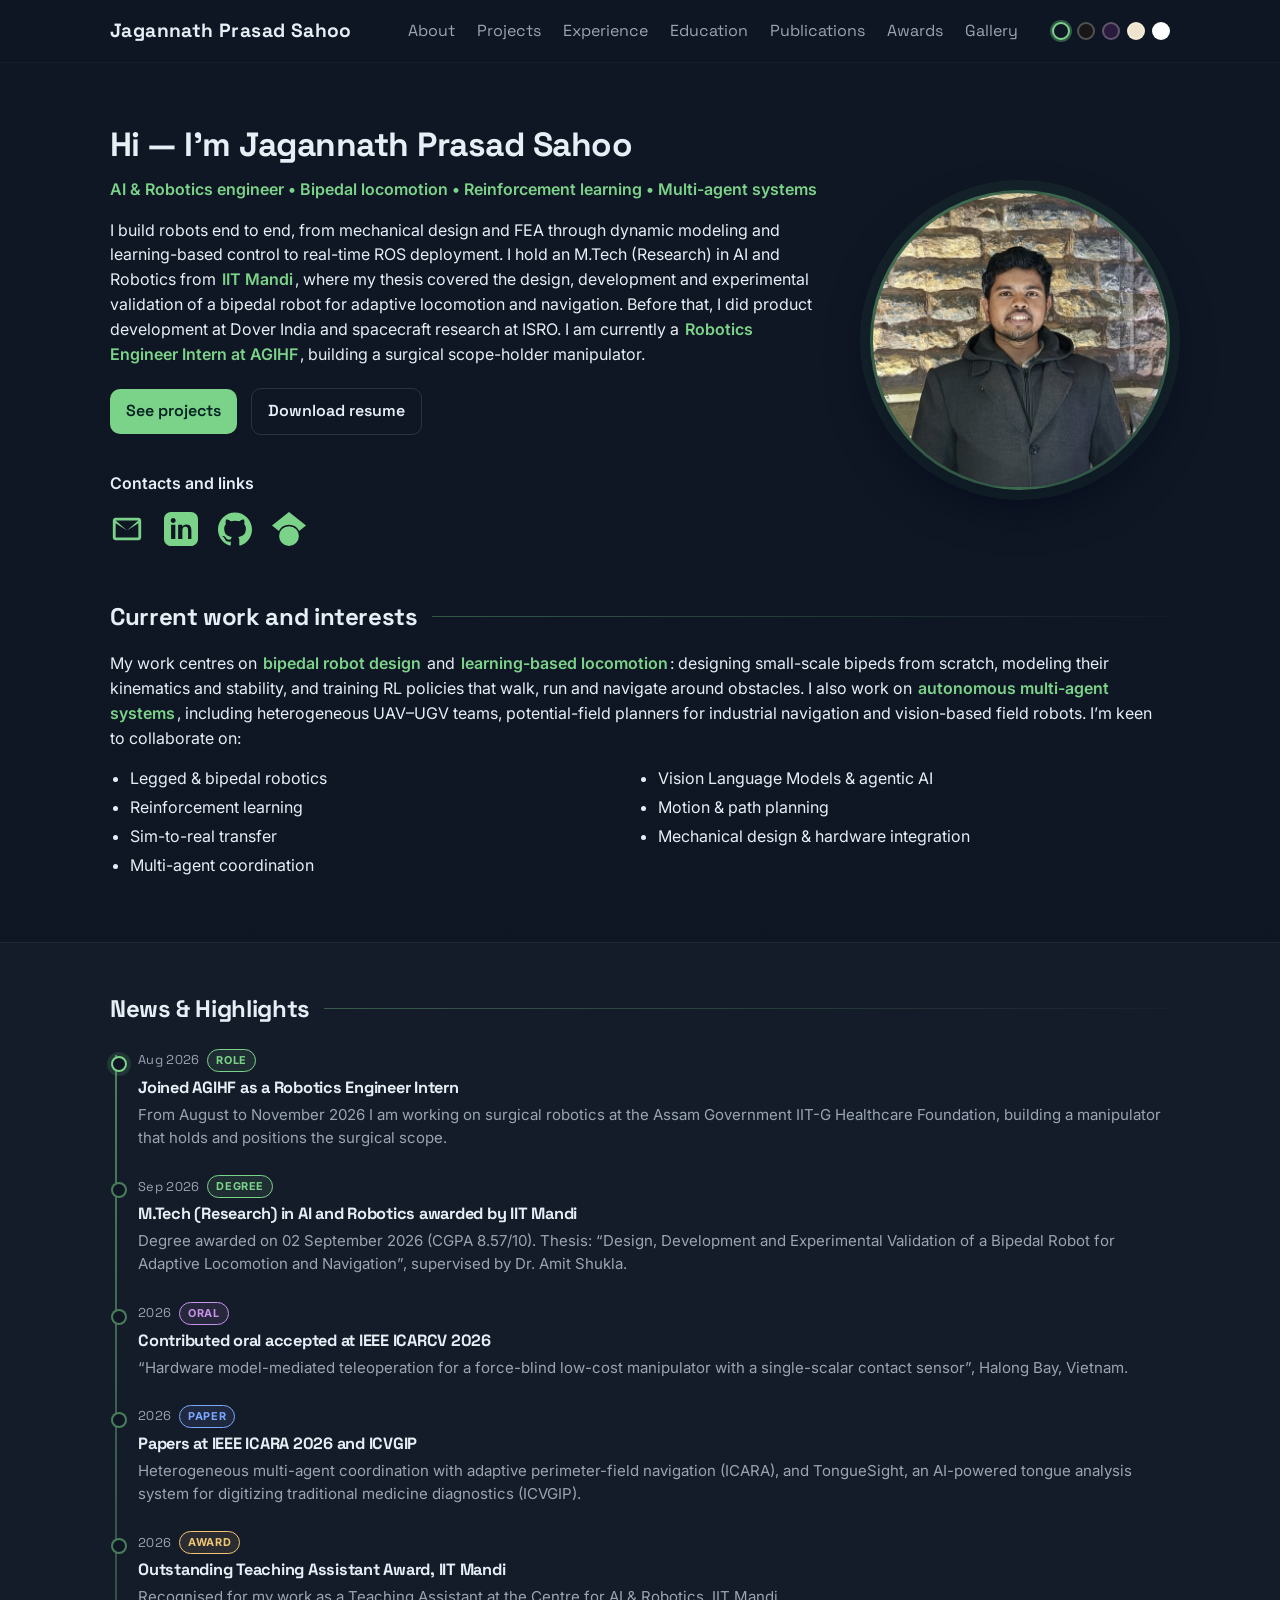
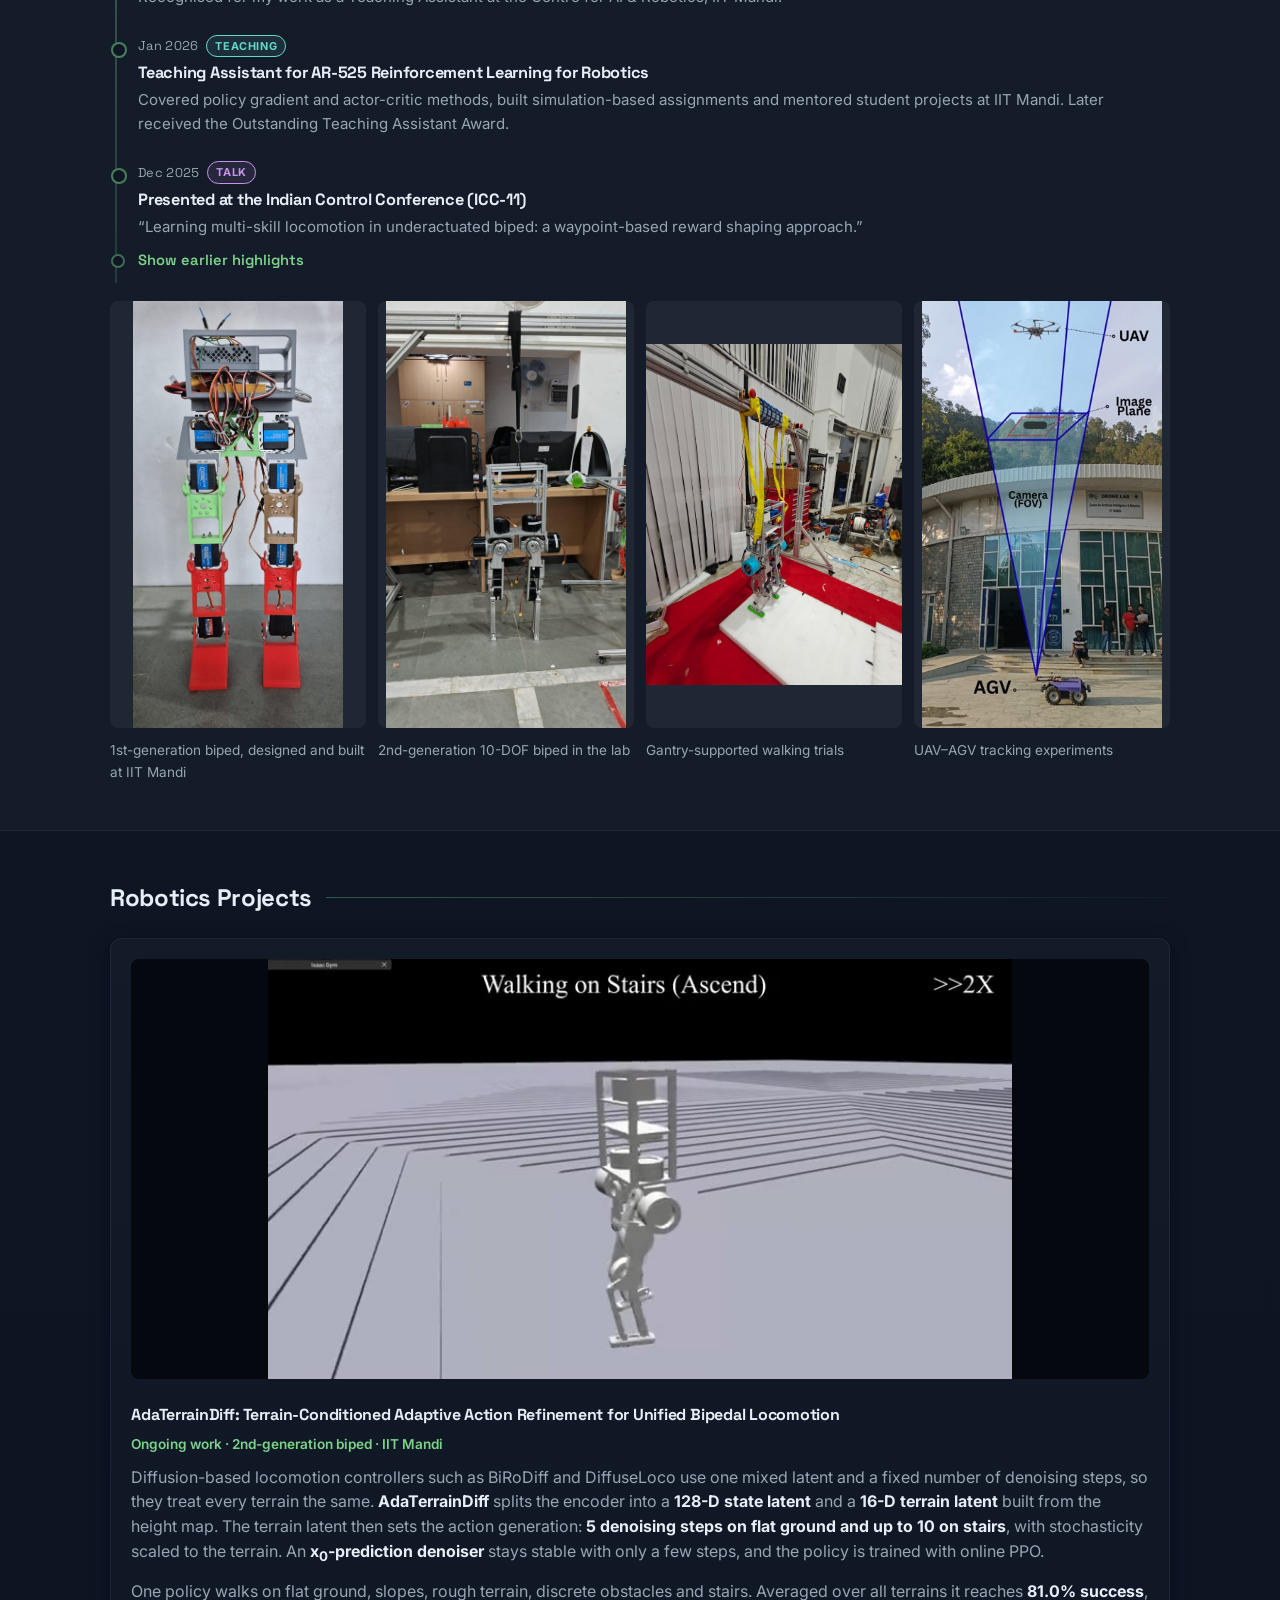
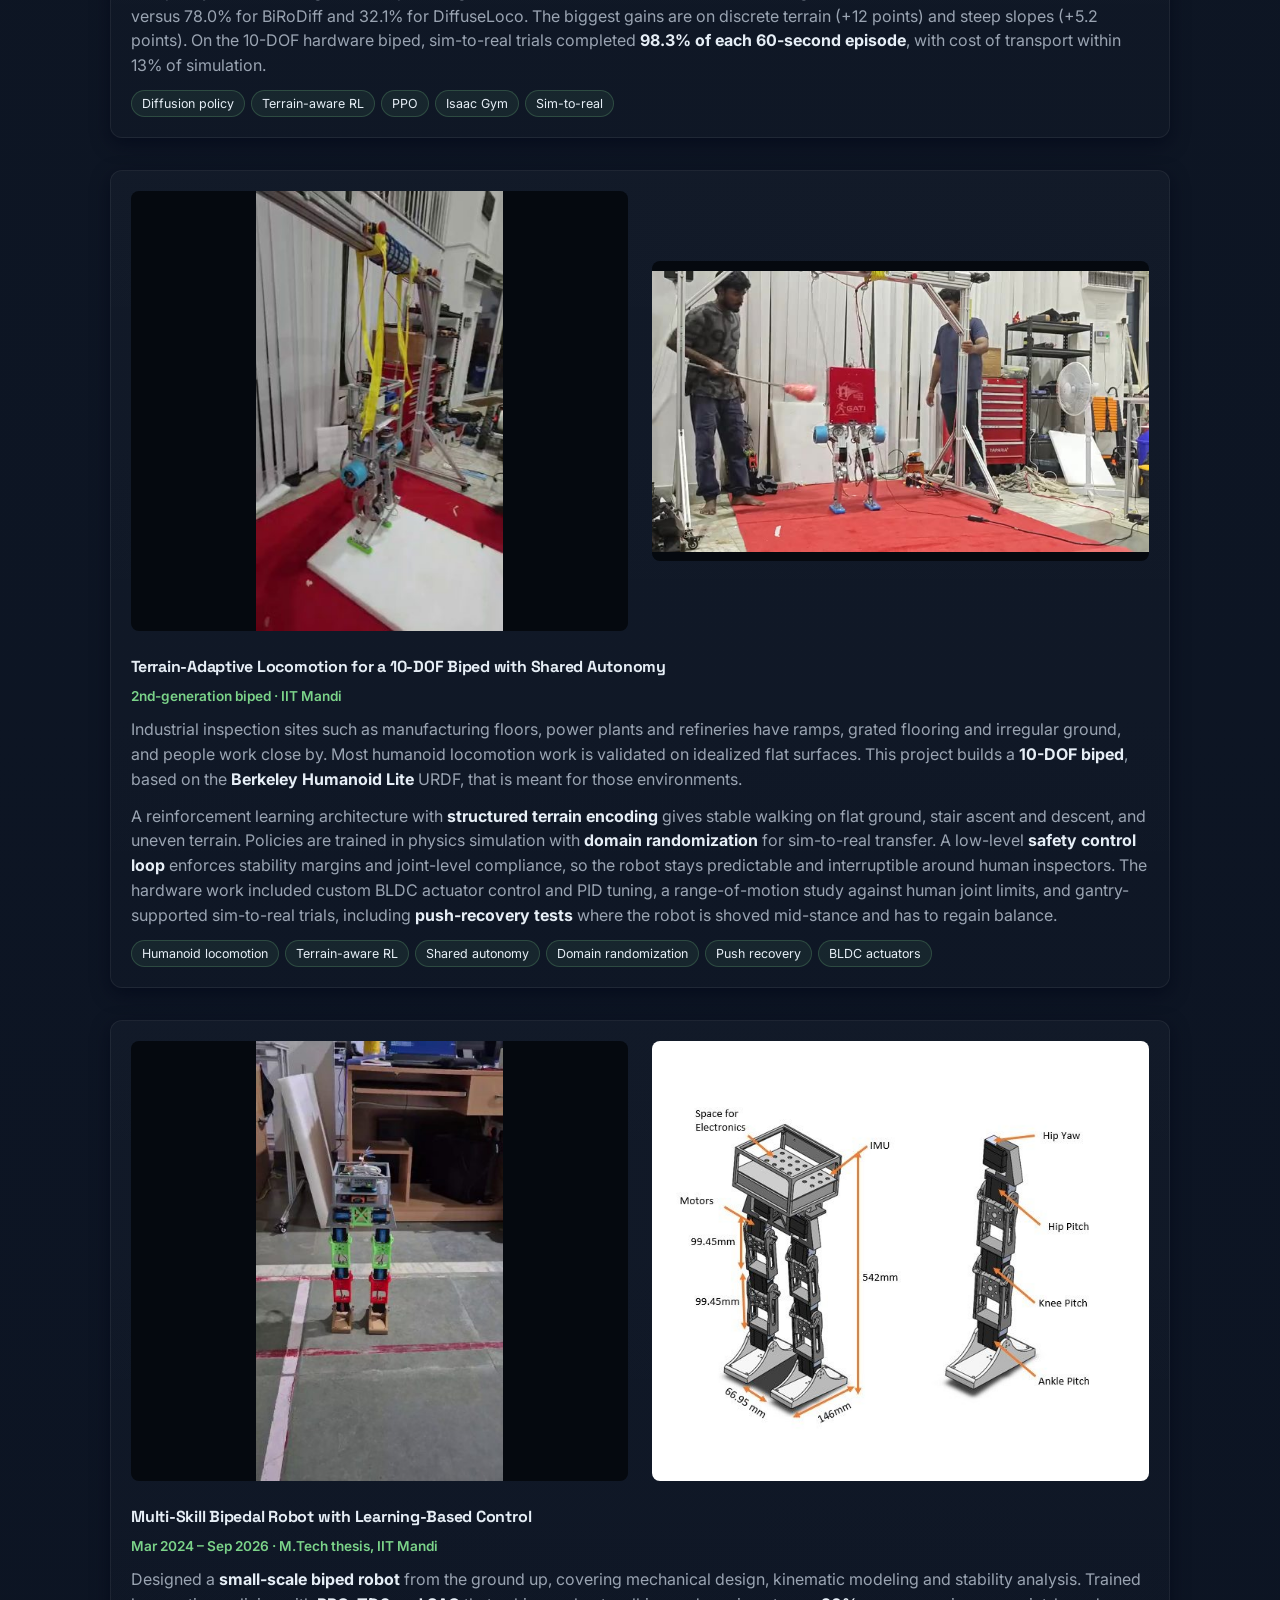
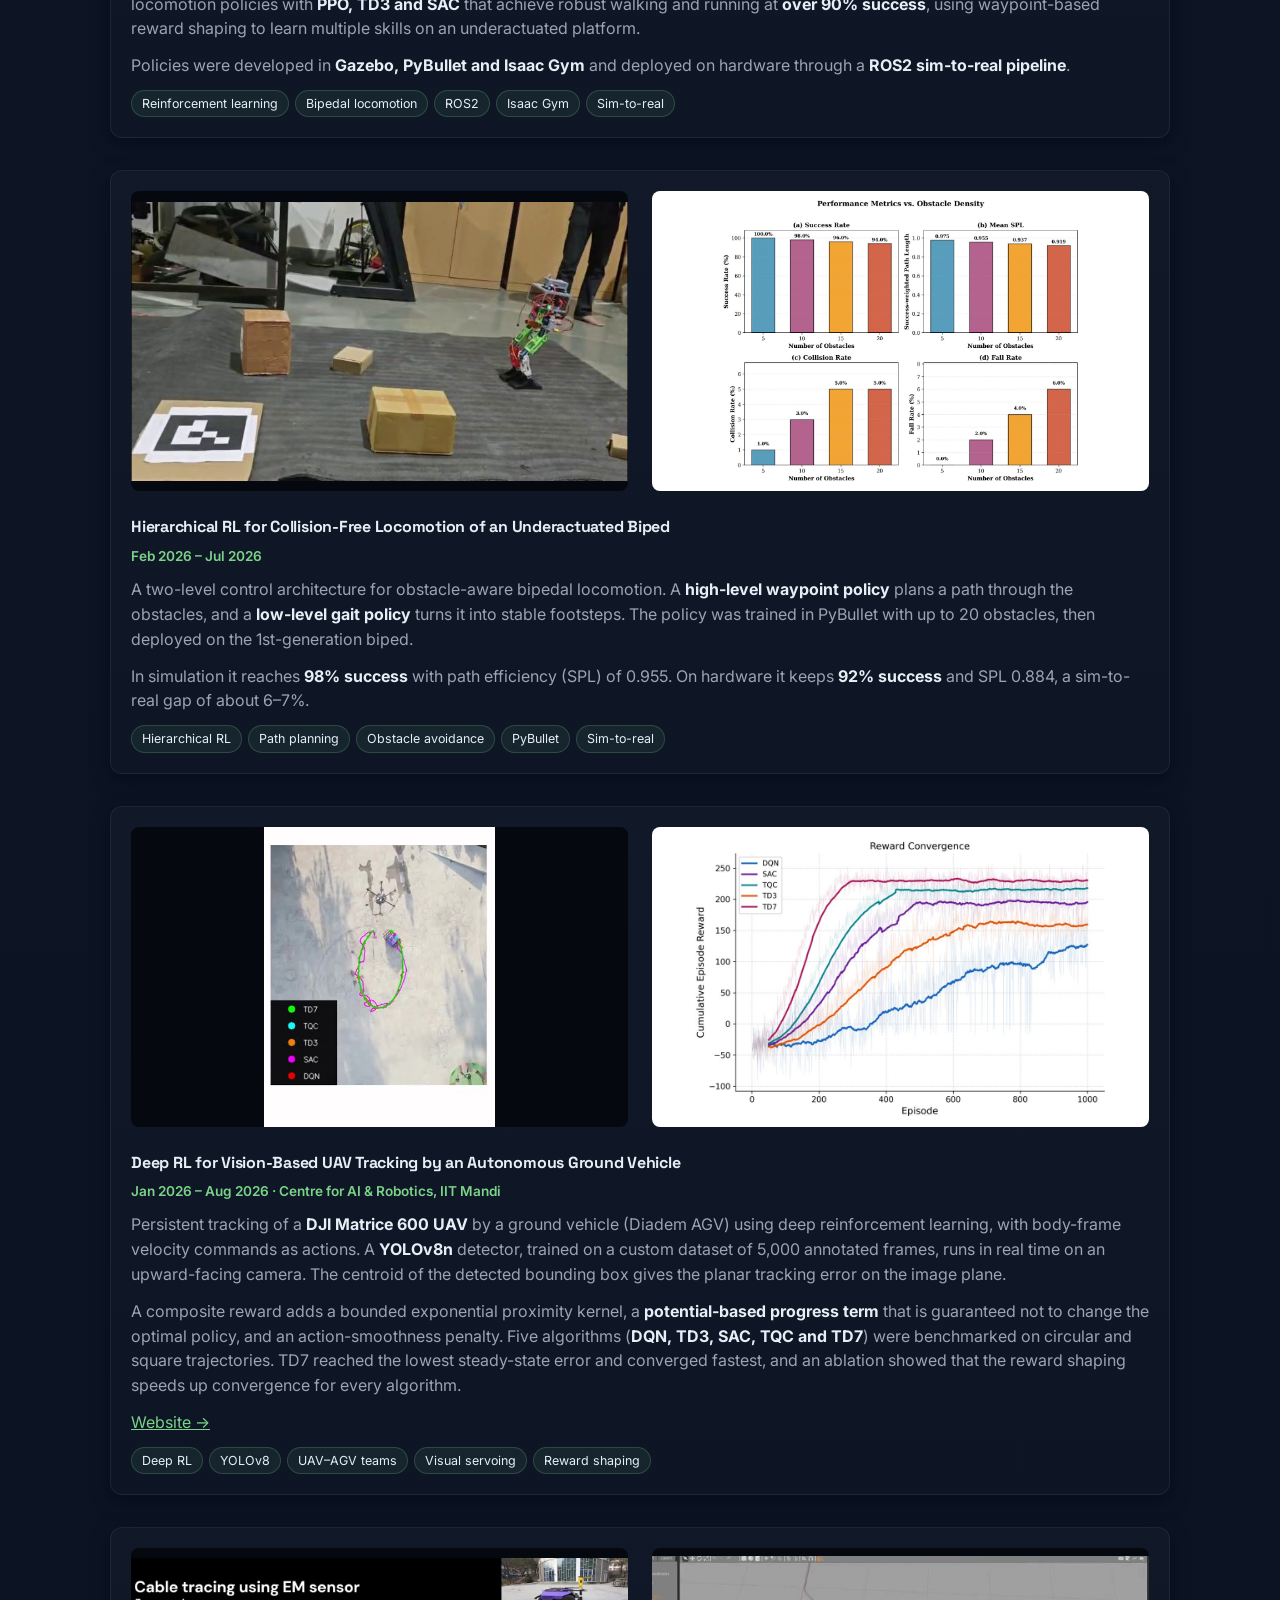
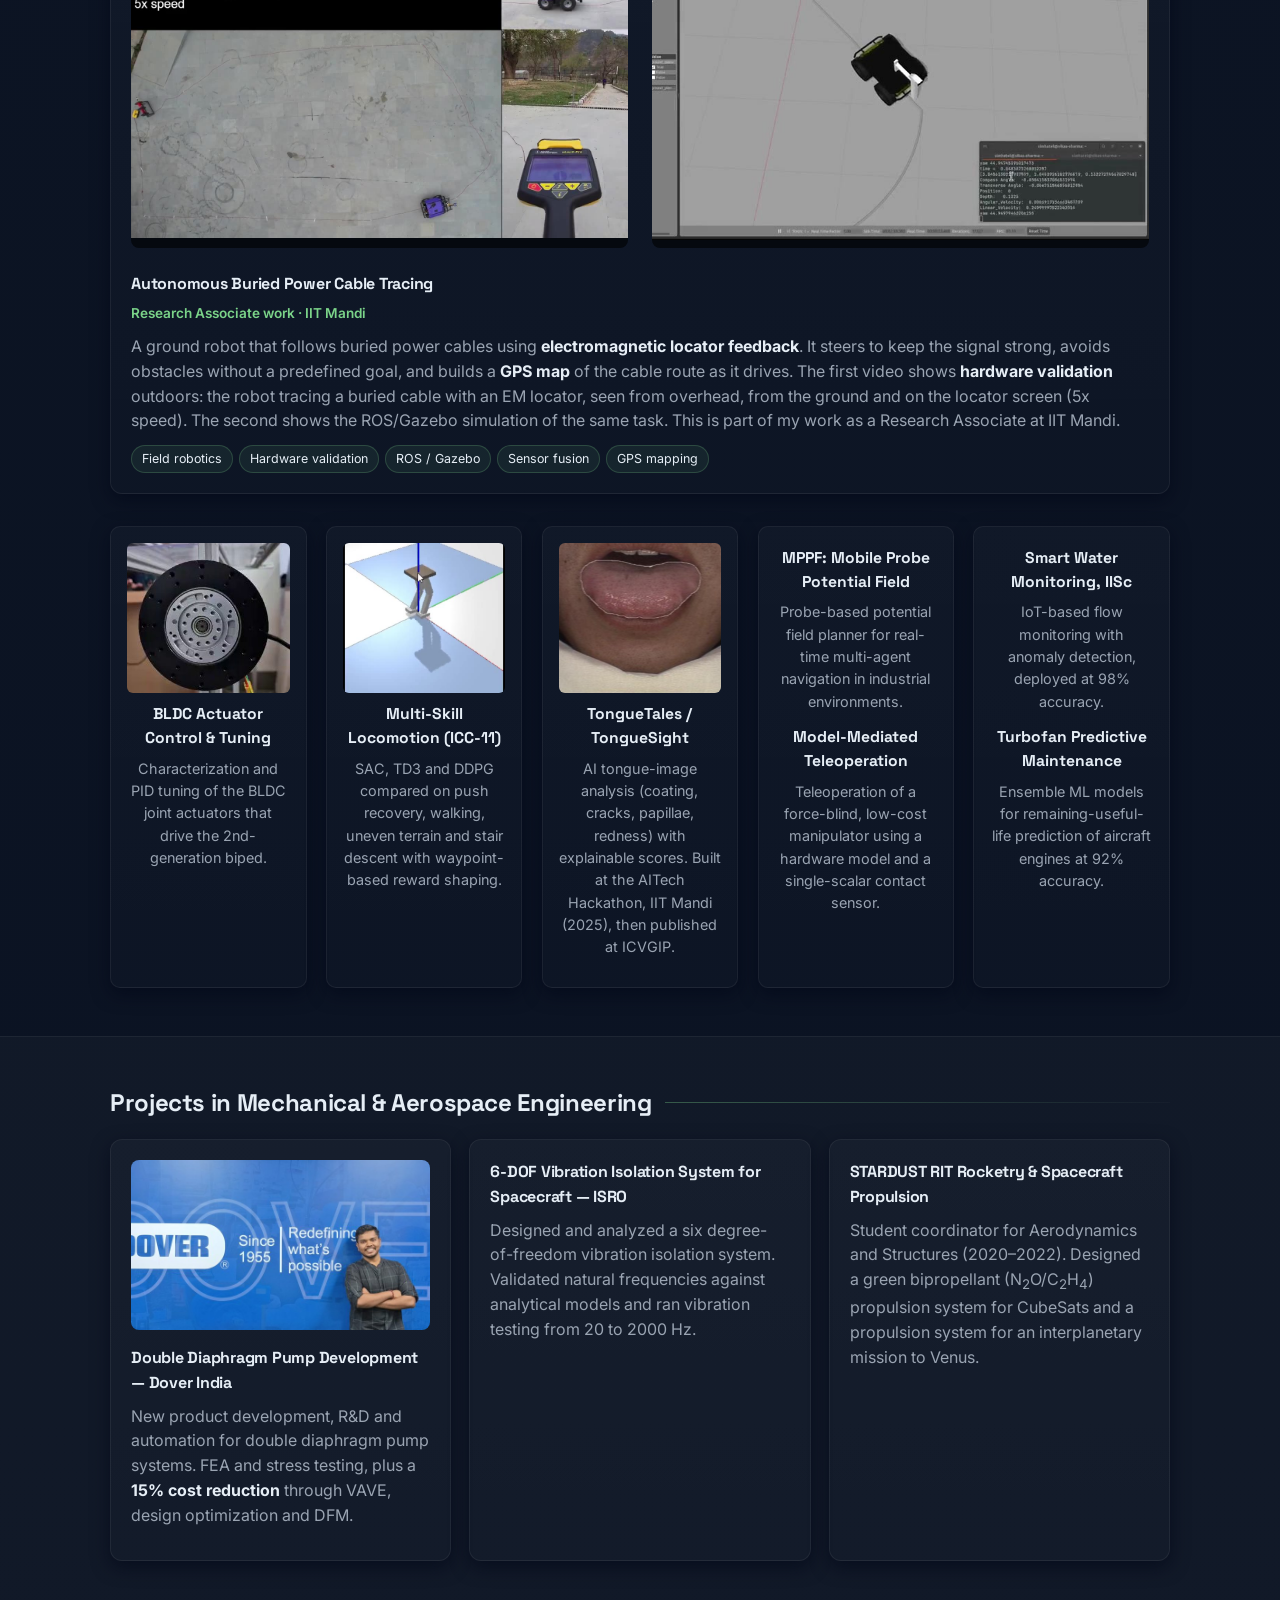
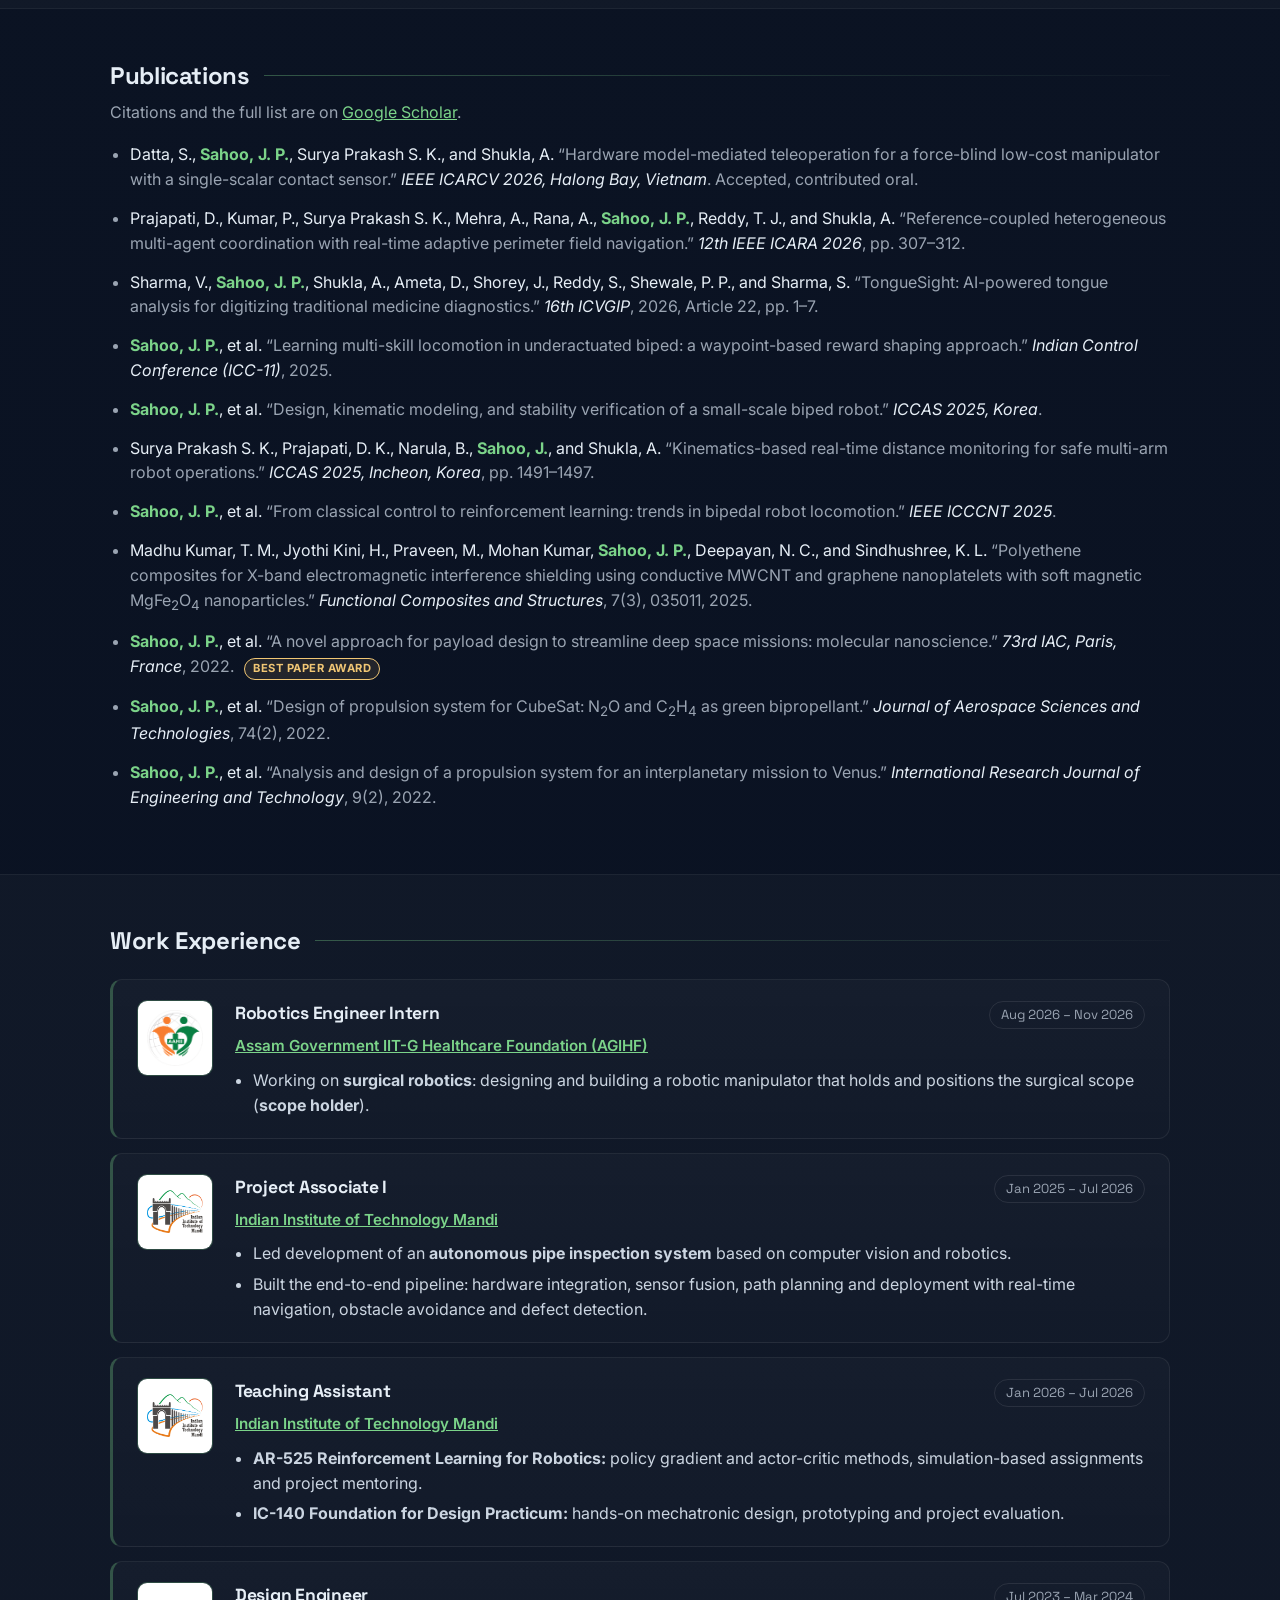
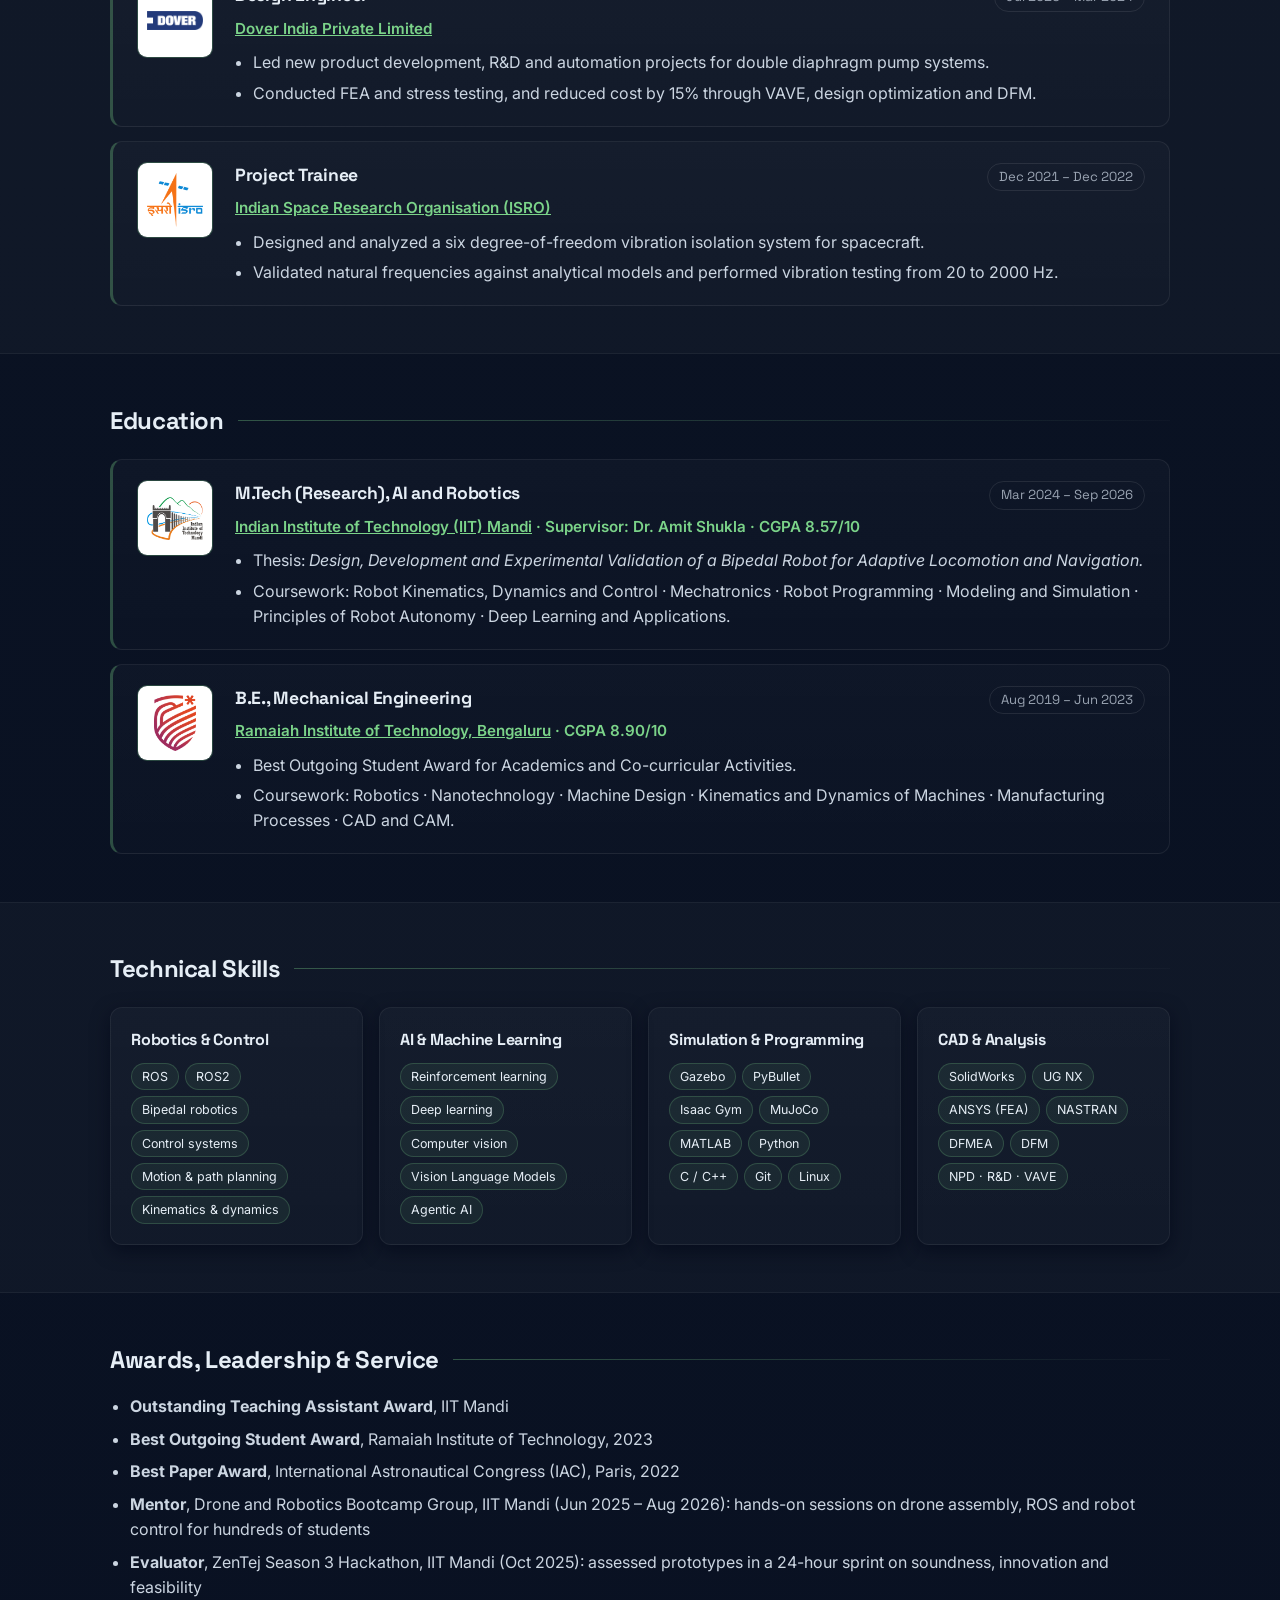
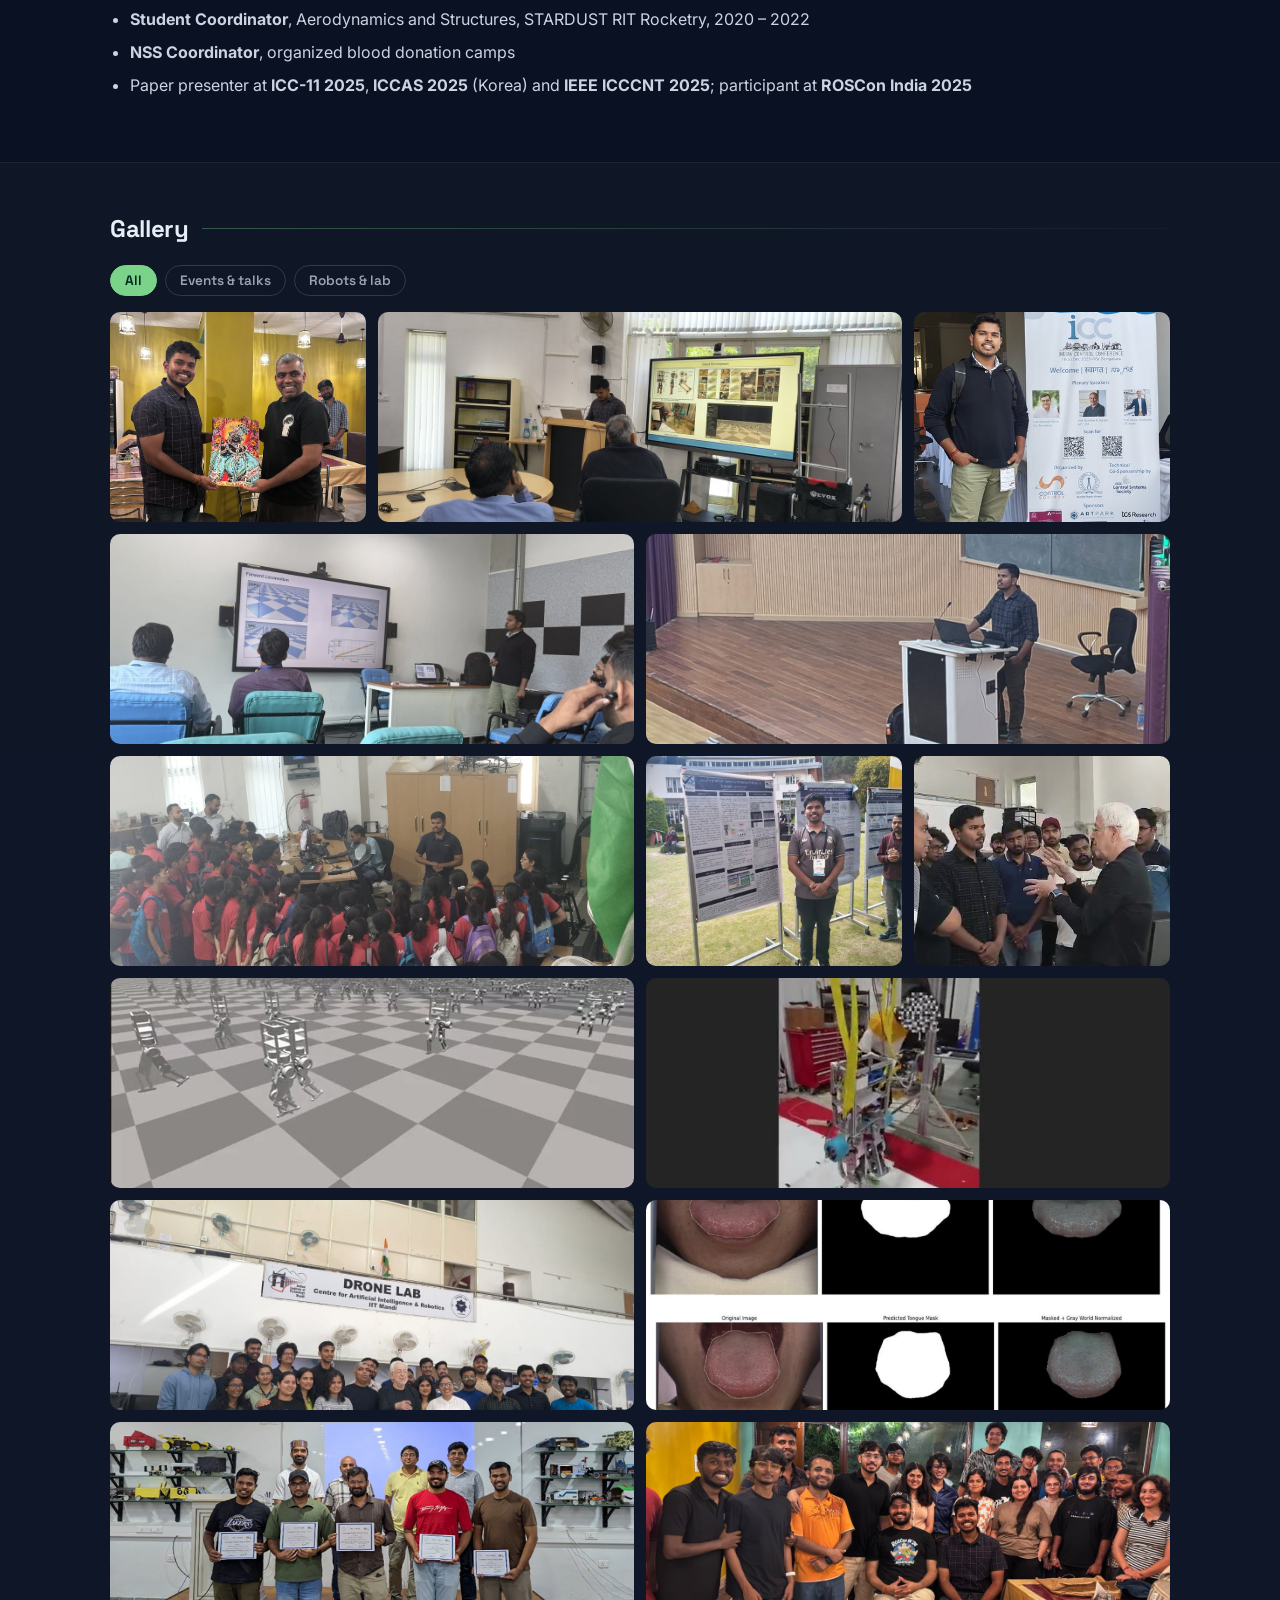
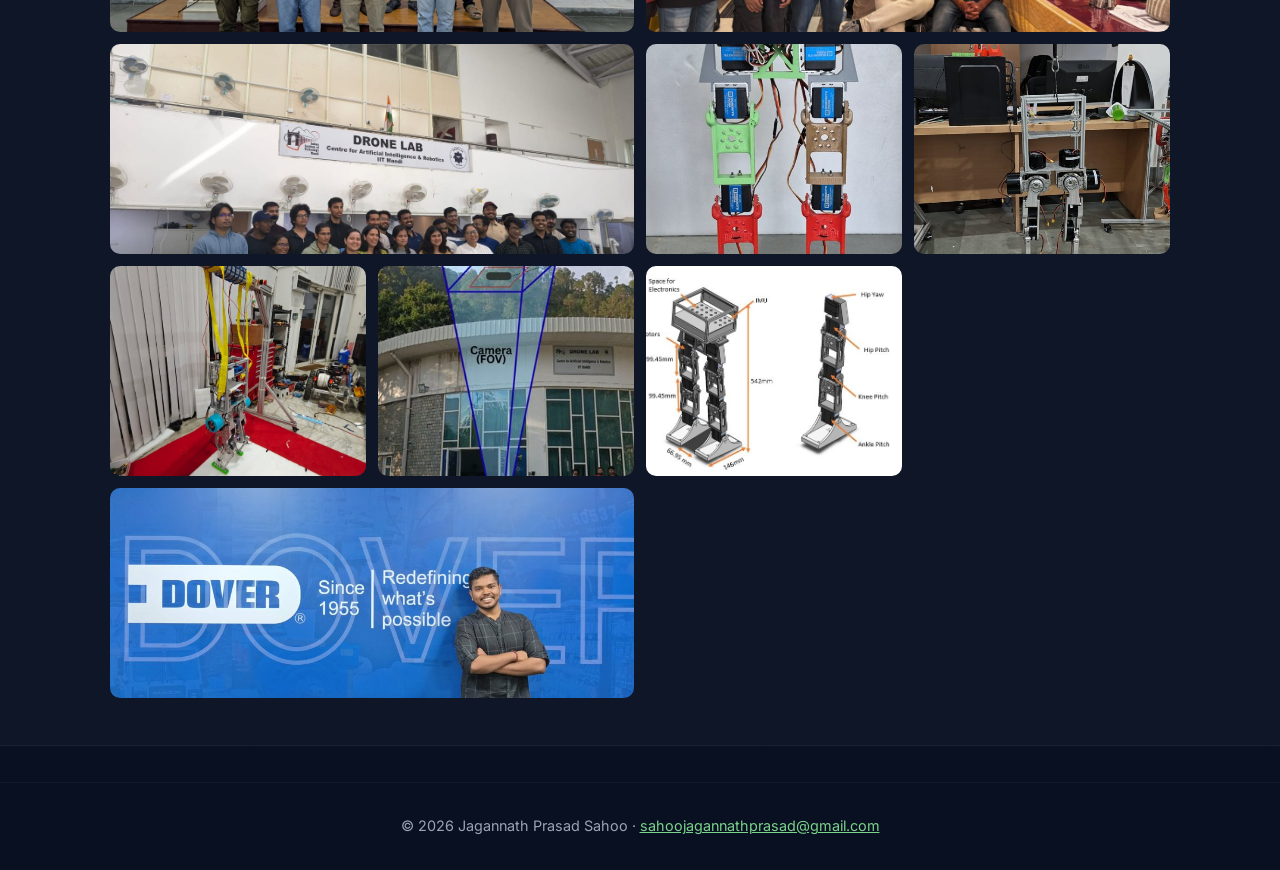
==== commit 3ff0cb4c: "Replace Khatib photo with biped discussion frame Co-Authored-By: Claude Opus 5.5 <noreply@anthropic." ====
--- a/index.html
+++ b/index.html
@@ -554,7 +554,7 @@
         <figure data-cat="robots" class="wide"><video autoplay loop muted playsinline preload="metadata" poster="media/gal_isaac.jpg"><source src="media/gal_isaac.mp4" type="video/mp4"></video><figcaption>Training the 2nd-generation biped with massively parallel RL in Isaac Gym</figcaption></figure>
         <figure data-cat="robots" class="wide"><video autoplay loop muted playsinline preload="metadata" poster="media/adaterrain_sim2real.jpg"><source src="media/adaterrain_sim2real.mp4" type="video/mp4"></video><figcaption>AdaTerrainDiff sim-to-real transfer on the 10-DOF biped</figcaption></figure>
         <figure data-cat="events" class="wide"><img src="media/gal_khatib_visit.jpg" alt="Prof. Oussama Khatib with members of the Drone Lab, IIT Mandi" loading="lazy" decoding="async"><figcaption>Prof. Oussama Khatib's visit to the Drone Lab, IIT Mandi</figcaption></figure>
-        <figure data-cat="events"><img src="media/gal_khatib_shukla.jpg" alt="Prof. Oussama Khatib and Dr. Amit Shukla laughing during a lab demo at IIT Mandi" loading="lazy" decoding="async"><figcaption>Prof. Oussama Khatib and Dr. Amit Shukla during the lab visit, IIT Mandi</figcaption></figure>
+        <figure data-cat="events"><img src="media/gal_khatib_shukla.jpg" alt="Jagannath discussing the biped with Prof. Oussama Khatib, with Dr. Amit Shukla beside him" loading="lazy" decoding="async"><figcaption>Discussing my biped with Prof. Oussama Khatib and Dr. Amit Shukla, IIT Mandi</figcaption></figure>
         <figure data-cat="robots" class="wide"><img src="media/tongue_seg.jpg" alt="TongueTales segmentation results: original tongue images, predicted masks and colour-normalised tongue regions" loading="lazy" decoding="async"><figcaption>TongueTales: tongue segmentation and colour normalisation (AITech Hackathon, IIT Mandi)</figcaption></figure>
         <figure data-cat="events" class="wide"><img src="media/gal_ta_award.jpg" alt="Receiving the Outstanding Teaching Assistant Award with fellow awardees and faculty" loading="lazy" decoding="async"><figcaption>Outstanding Teaching Assistant Award, IIT Mandi</figcaption></figure>
         <figure data-cat="events" class="wide"><img src="media/gal_farewell.jpg" alt="Farewell gathering with labmates" loading="lazy" decoding="async"><figcaption>My farewell, IIT Mandi</figcaption></figure>
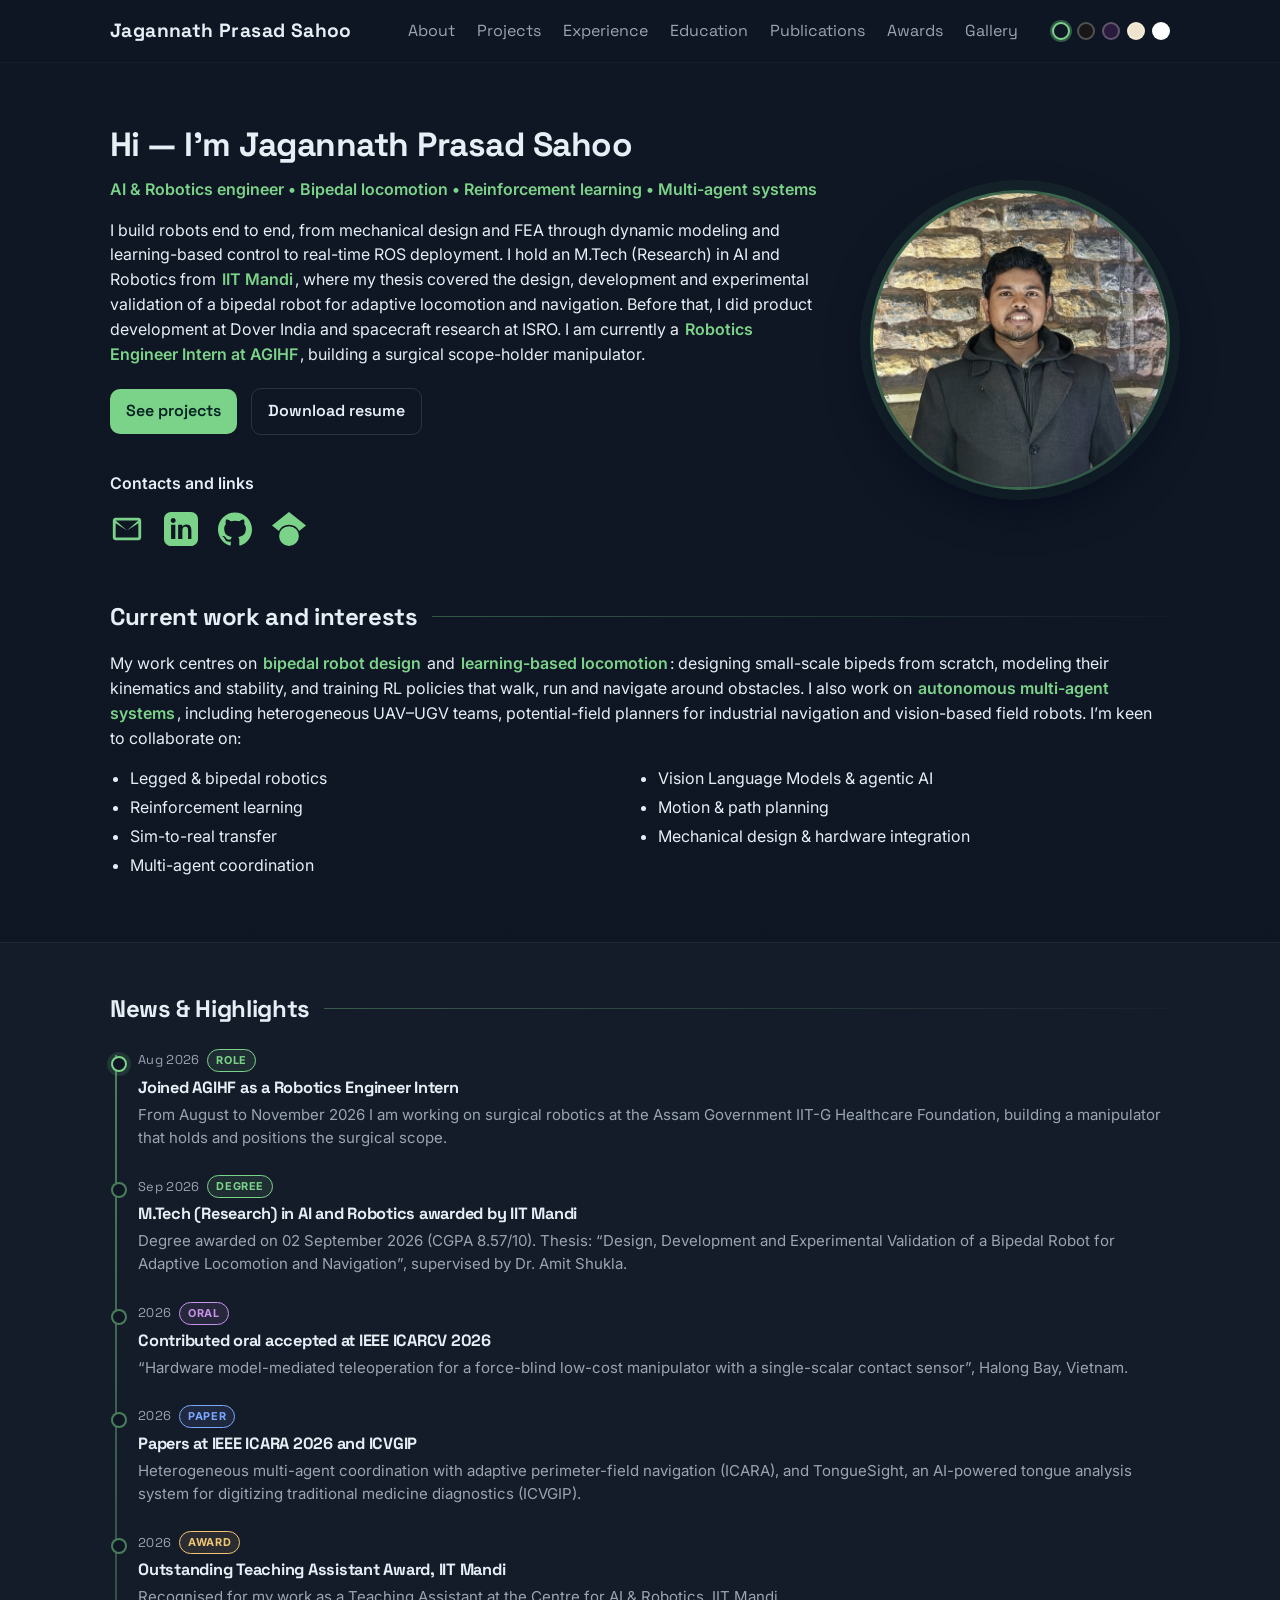
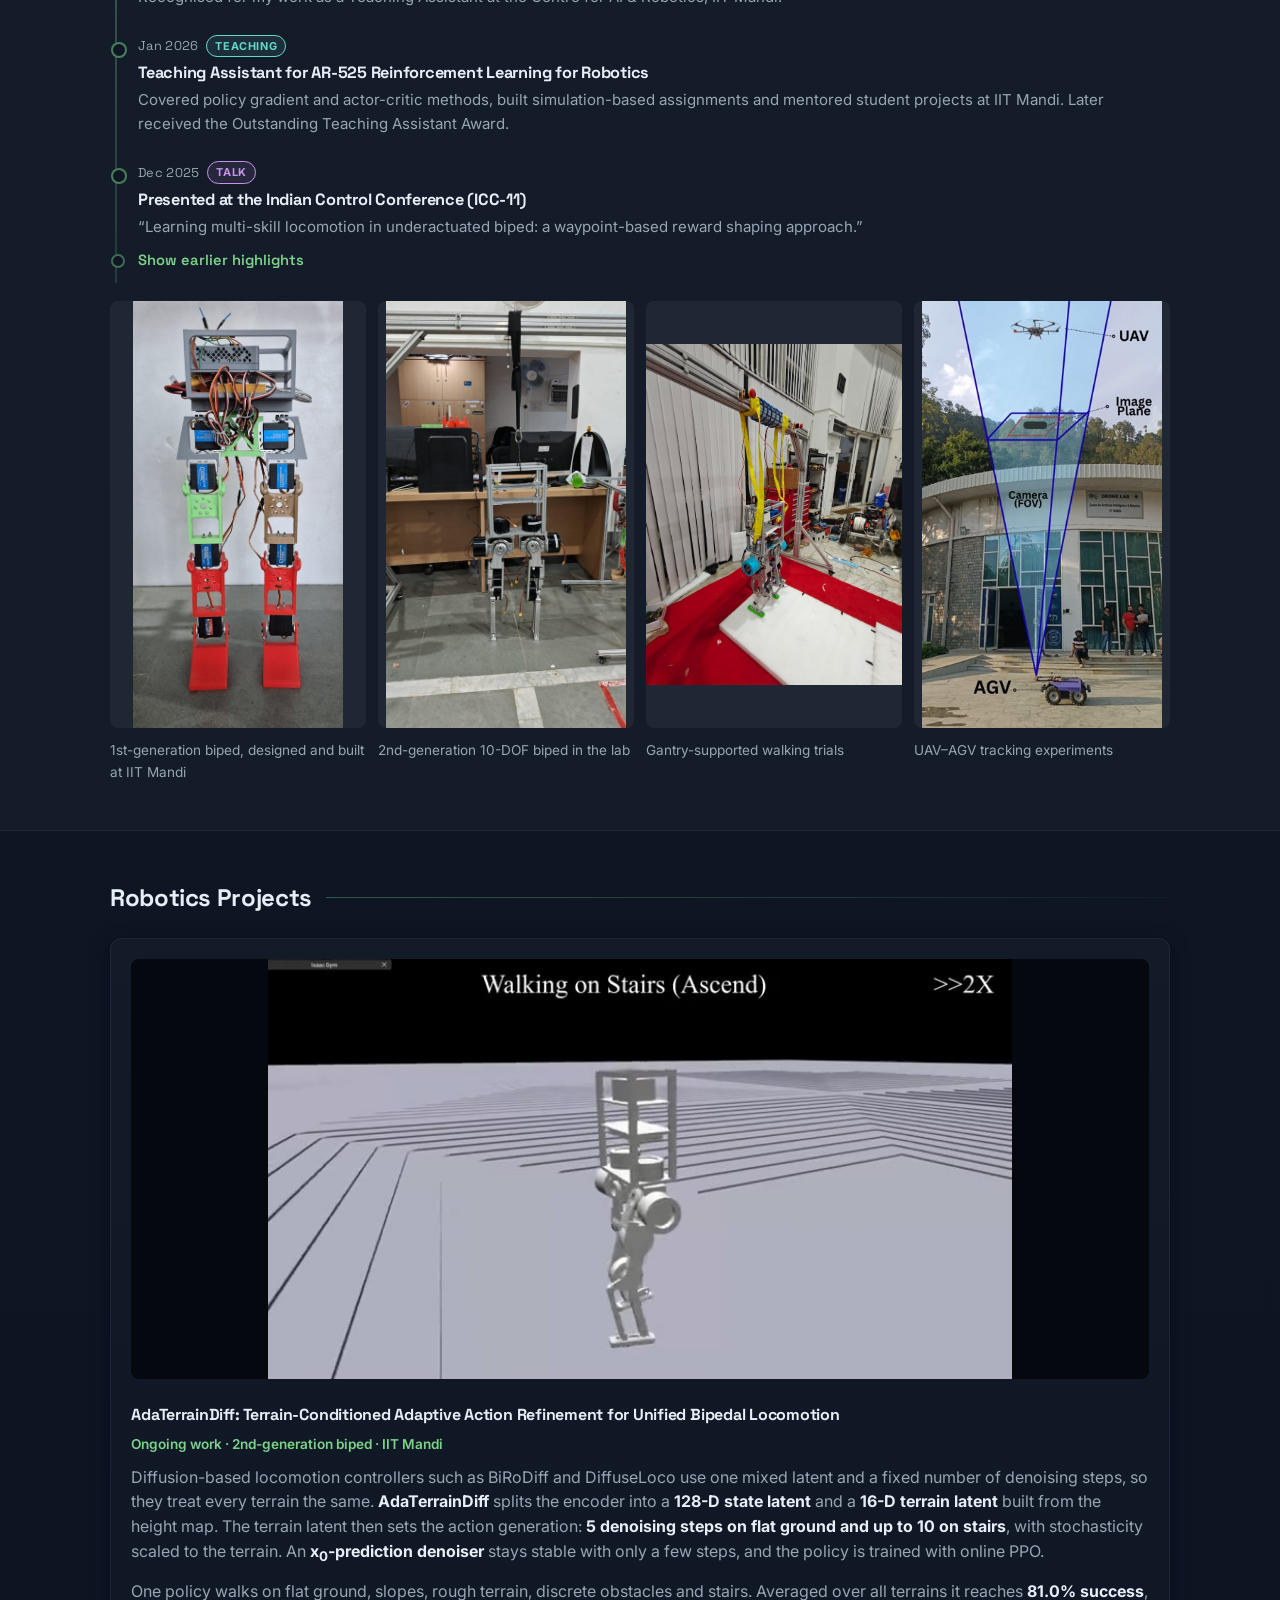
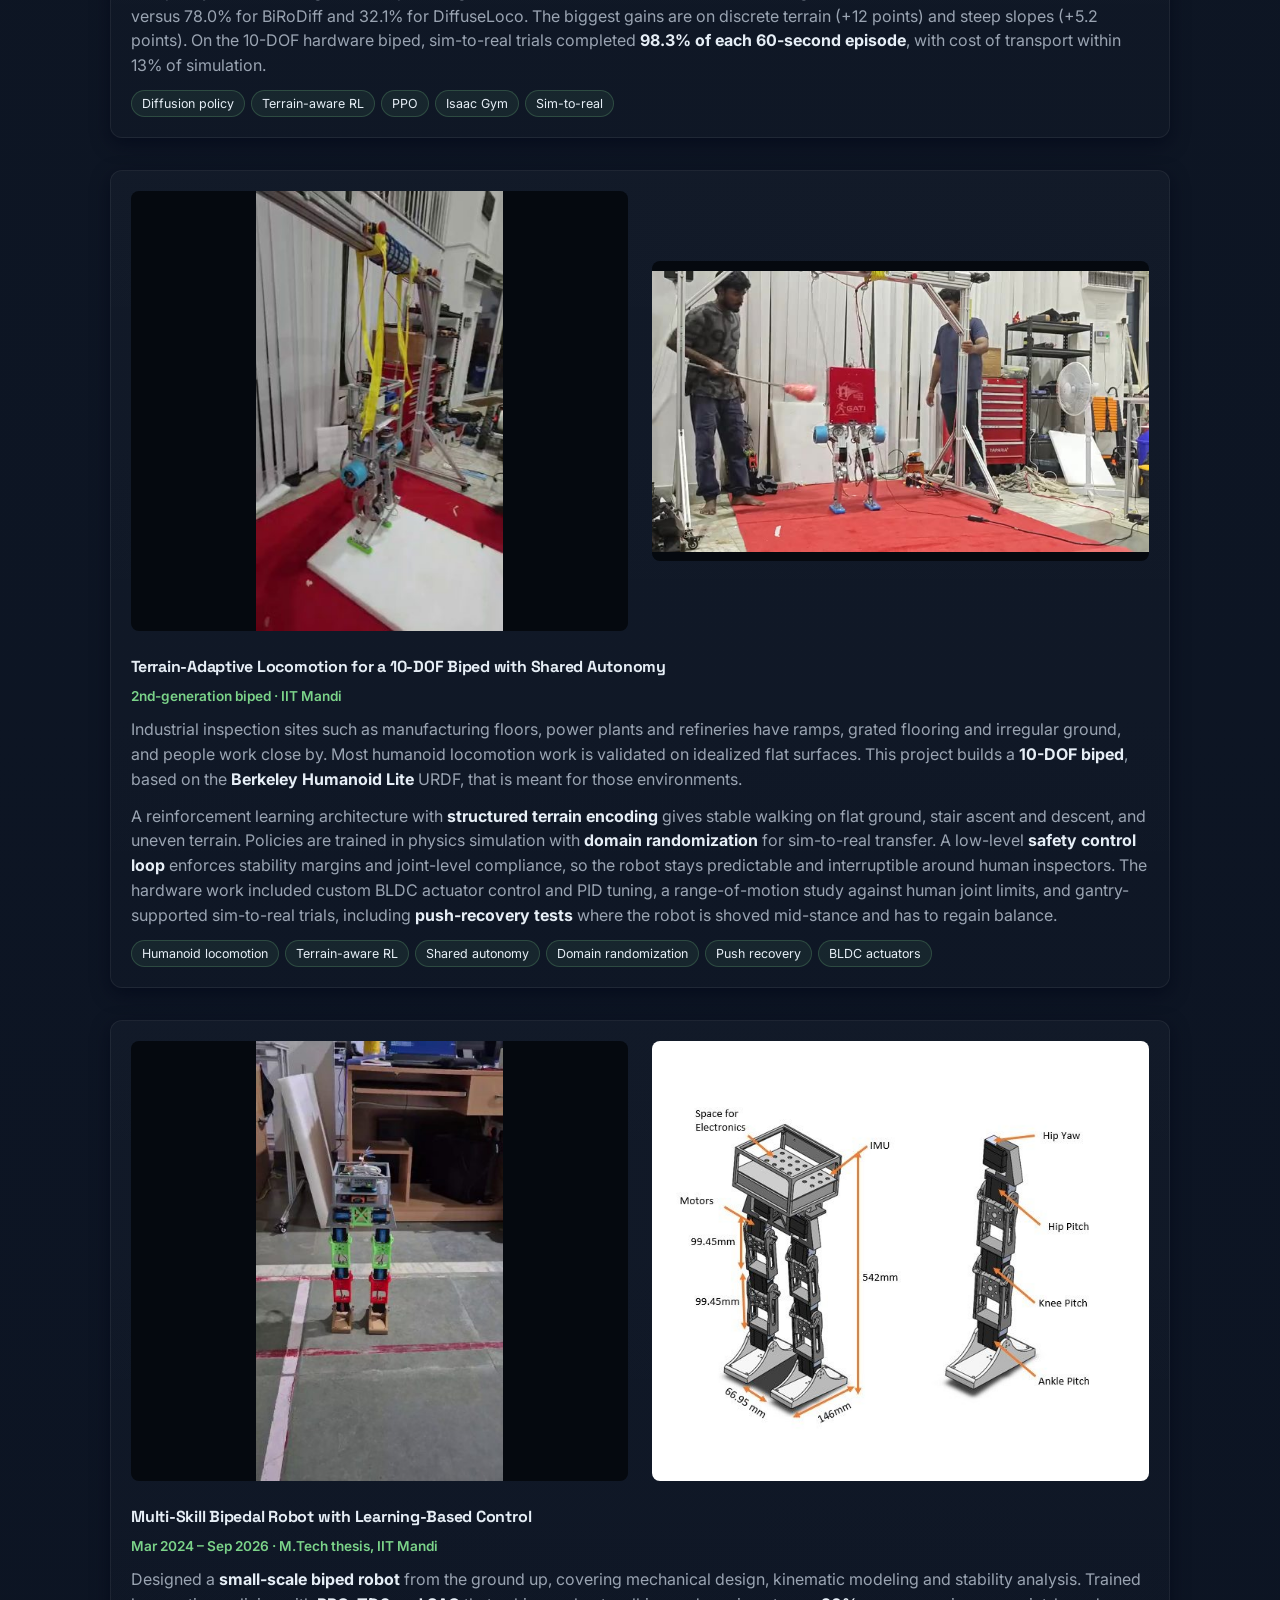
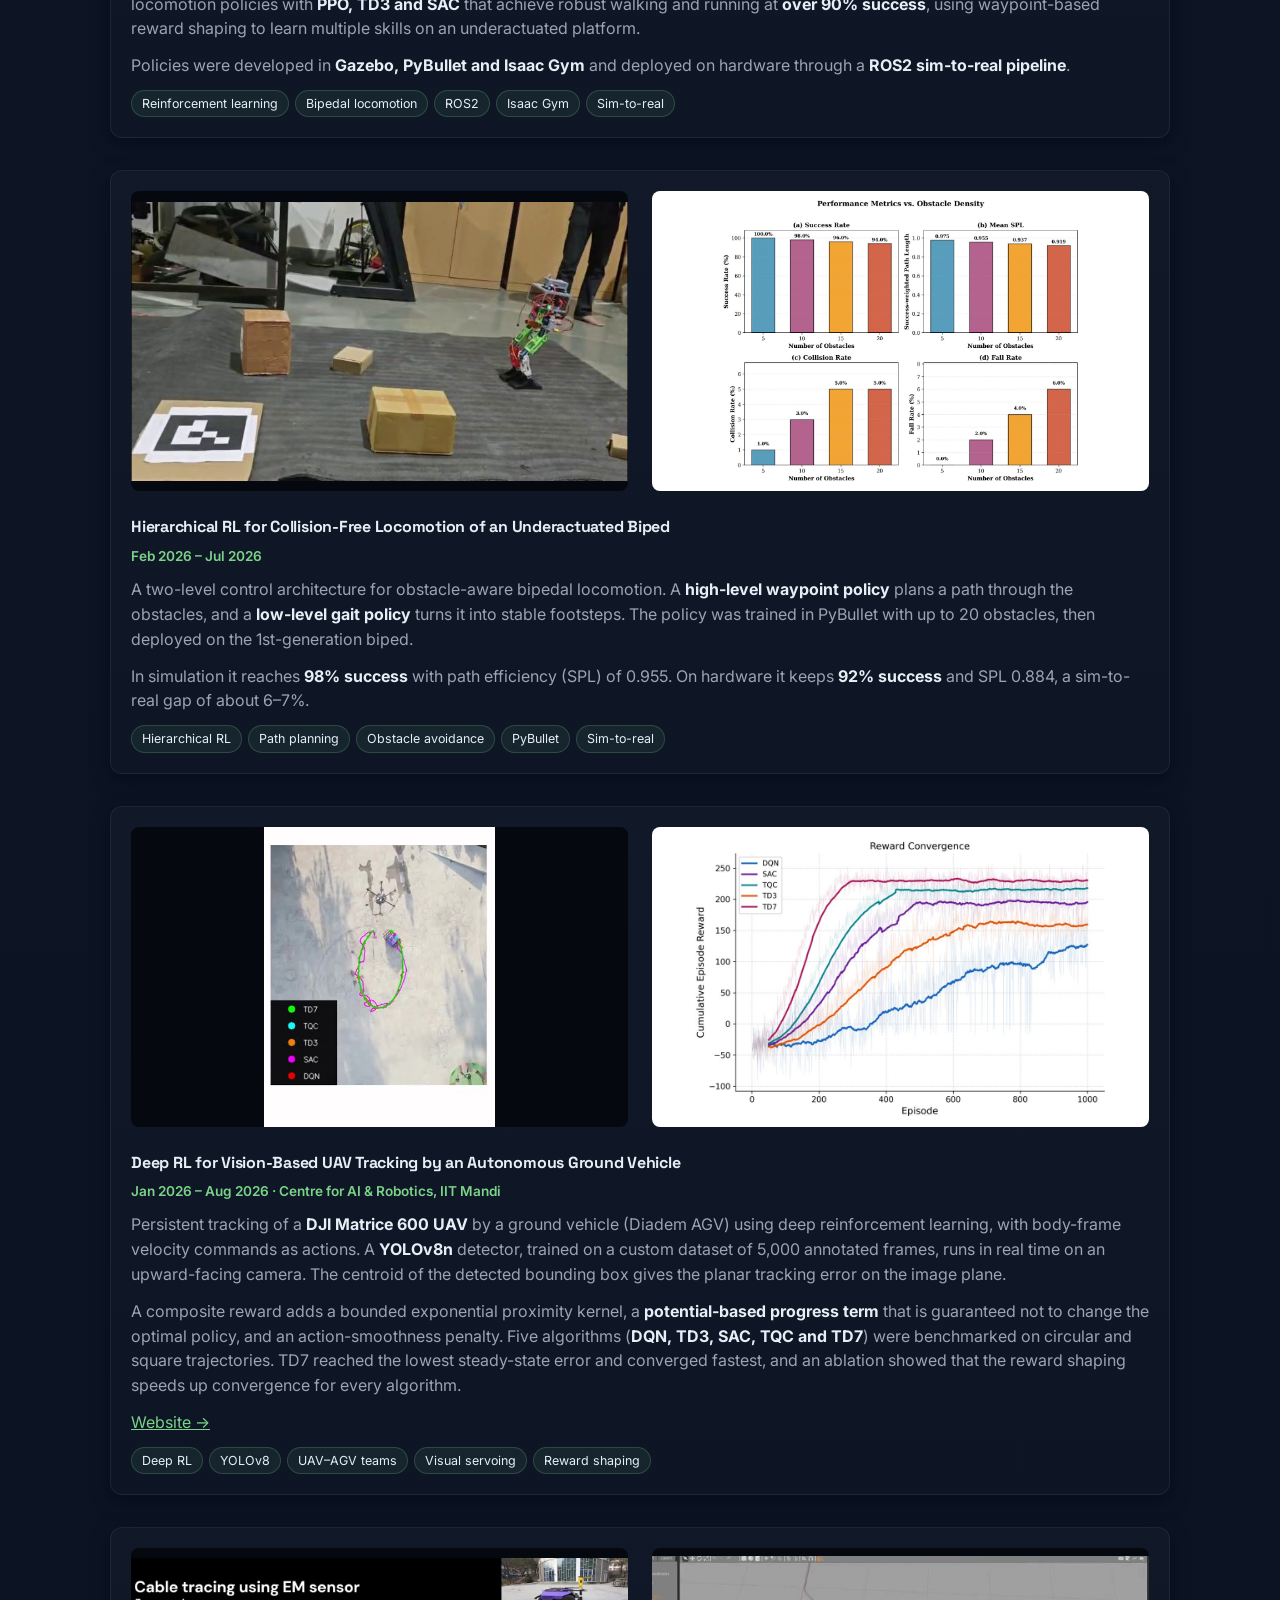
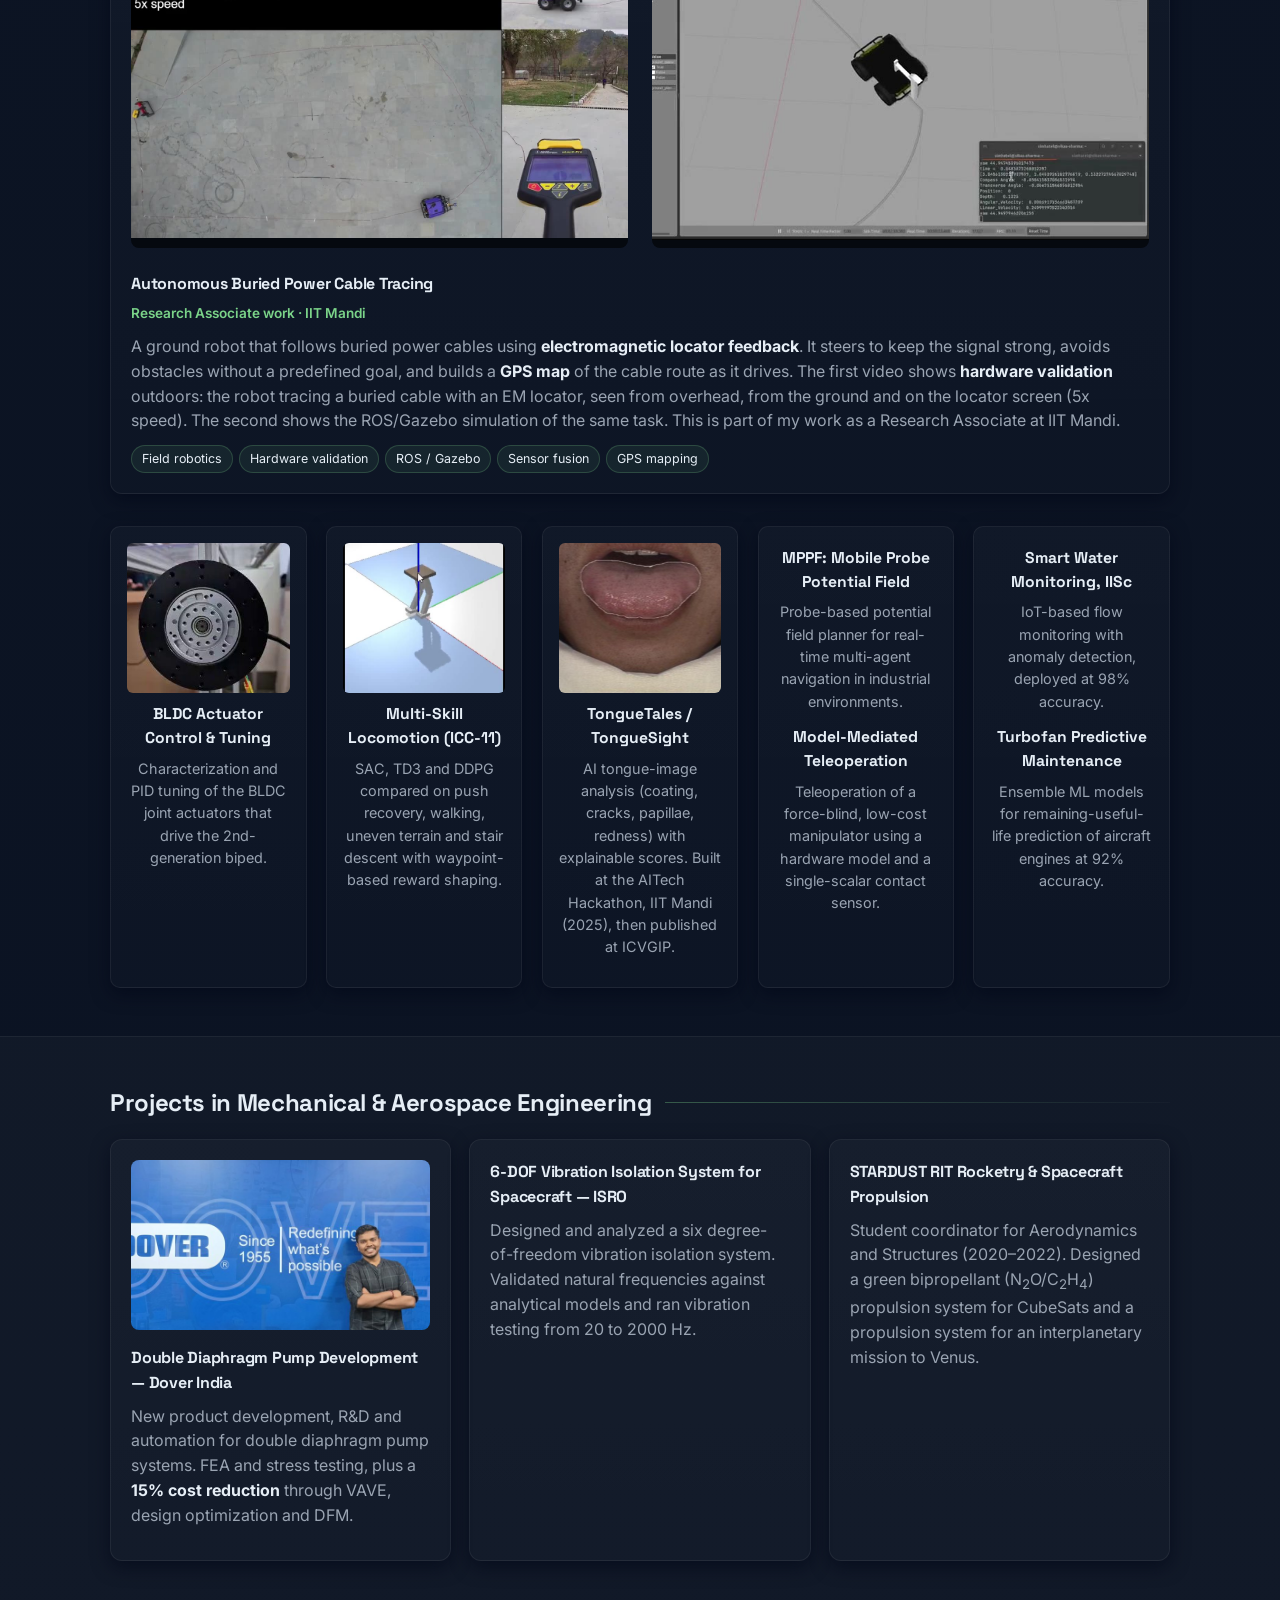
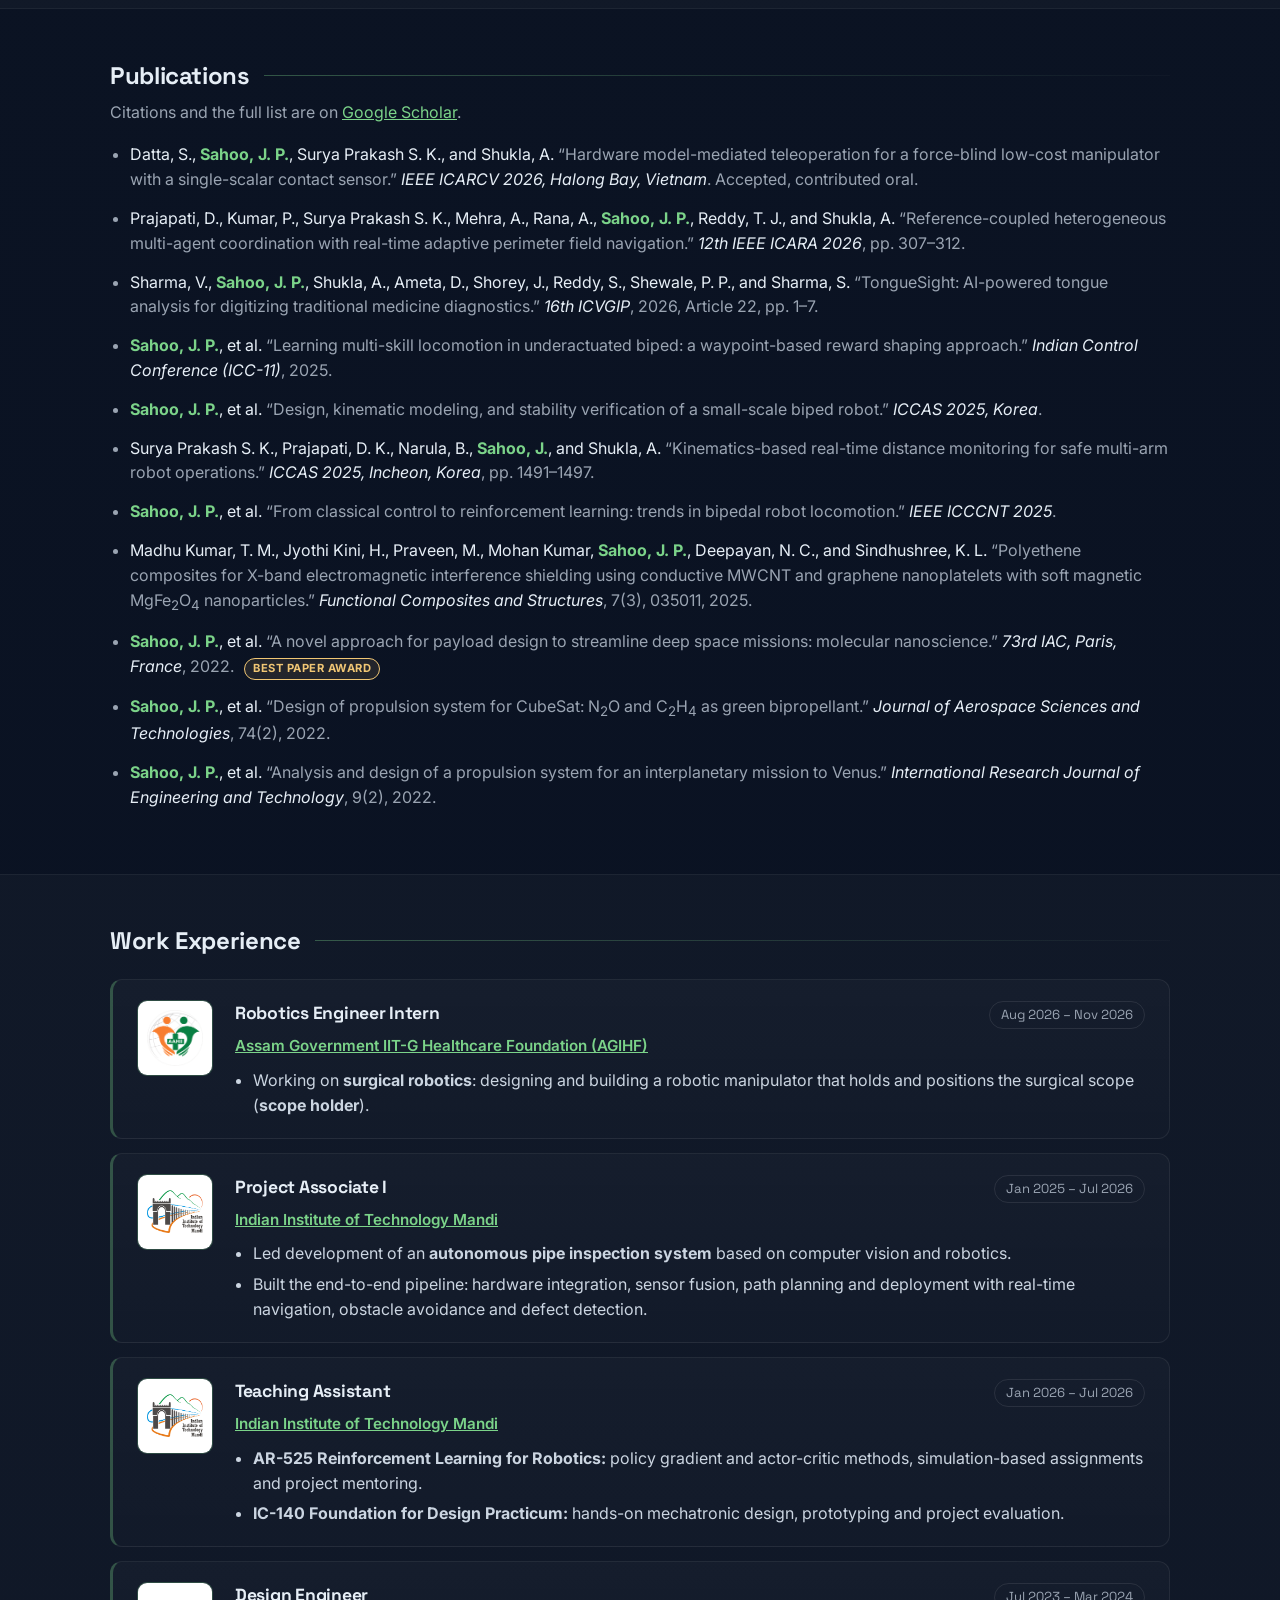
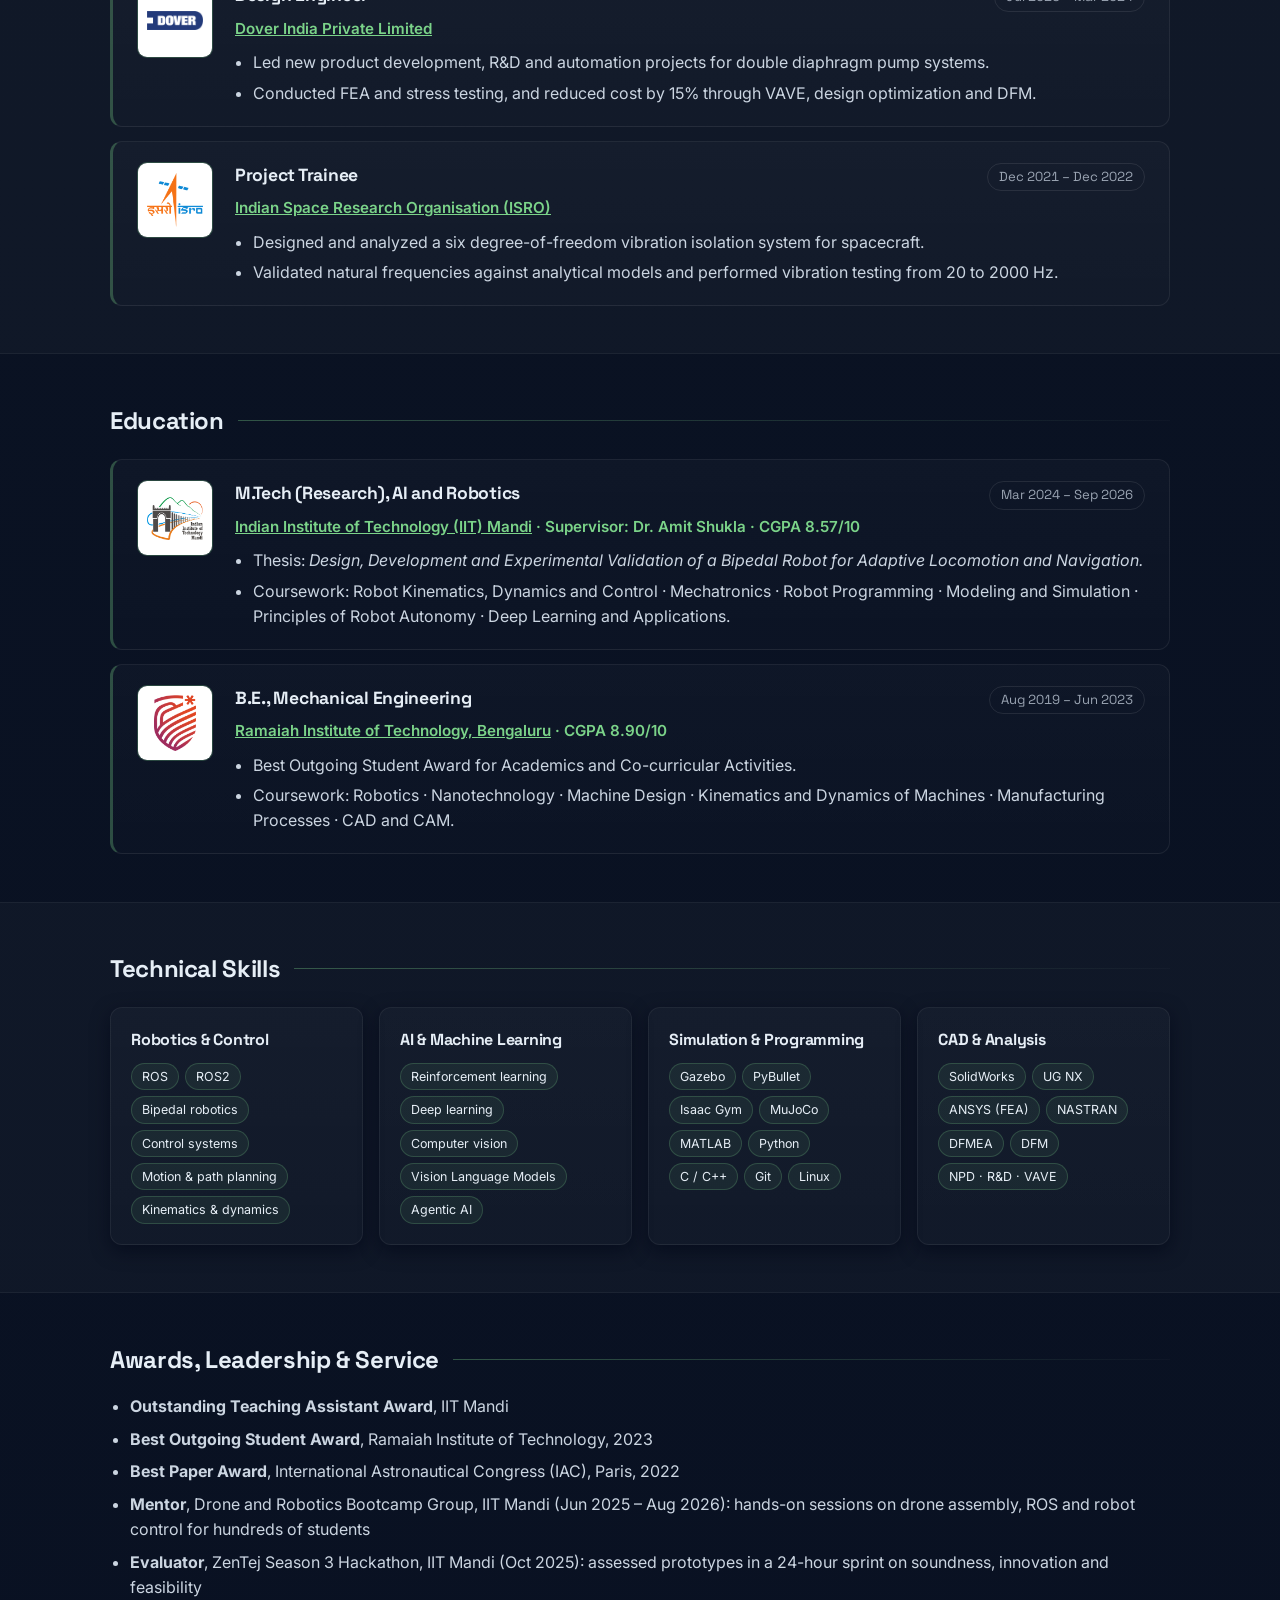
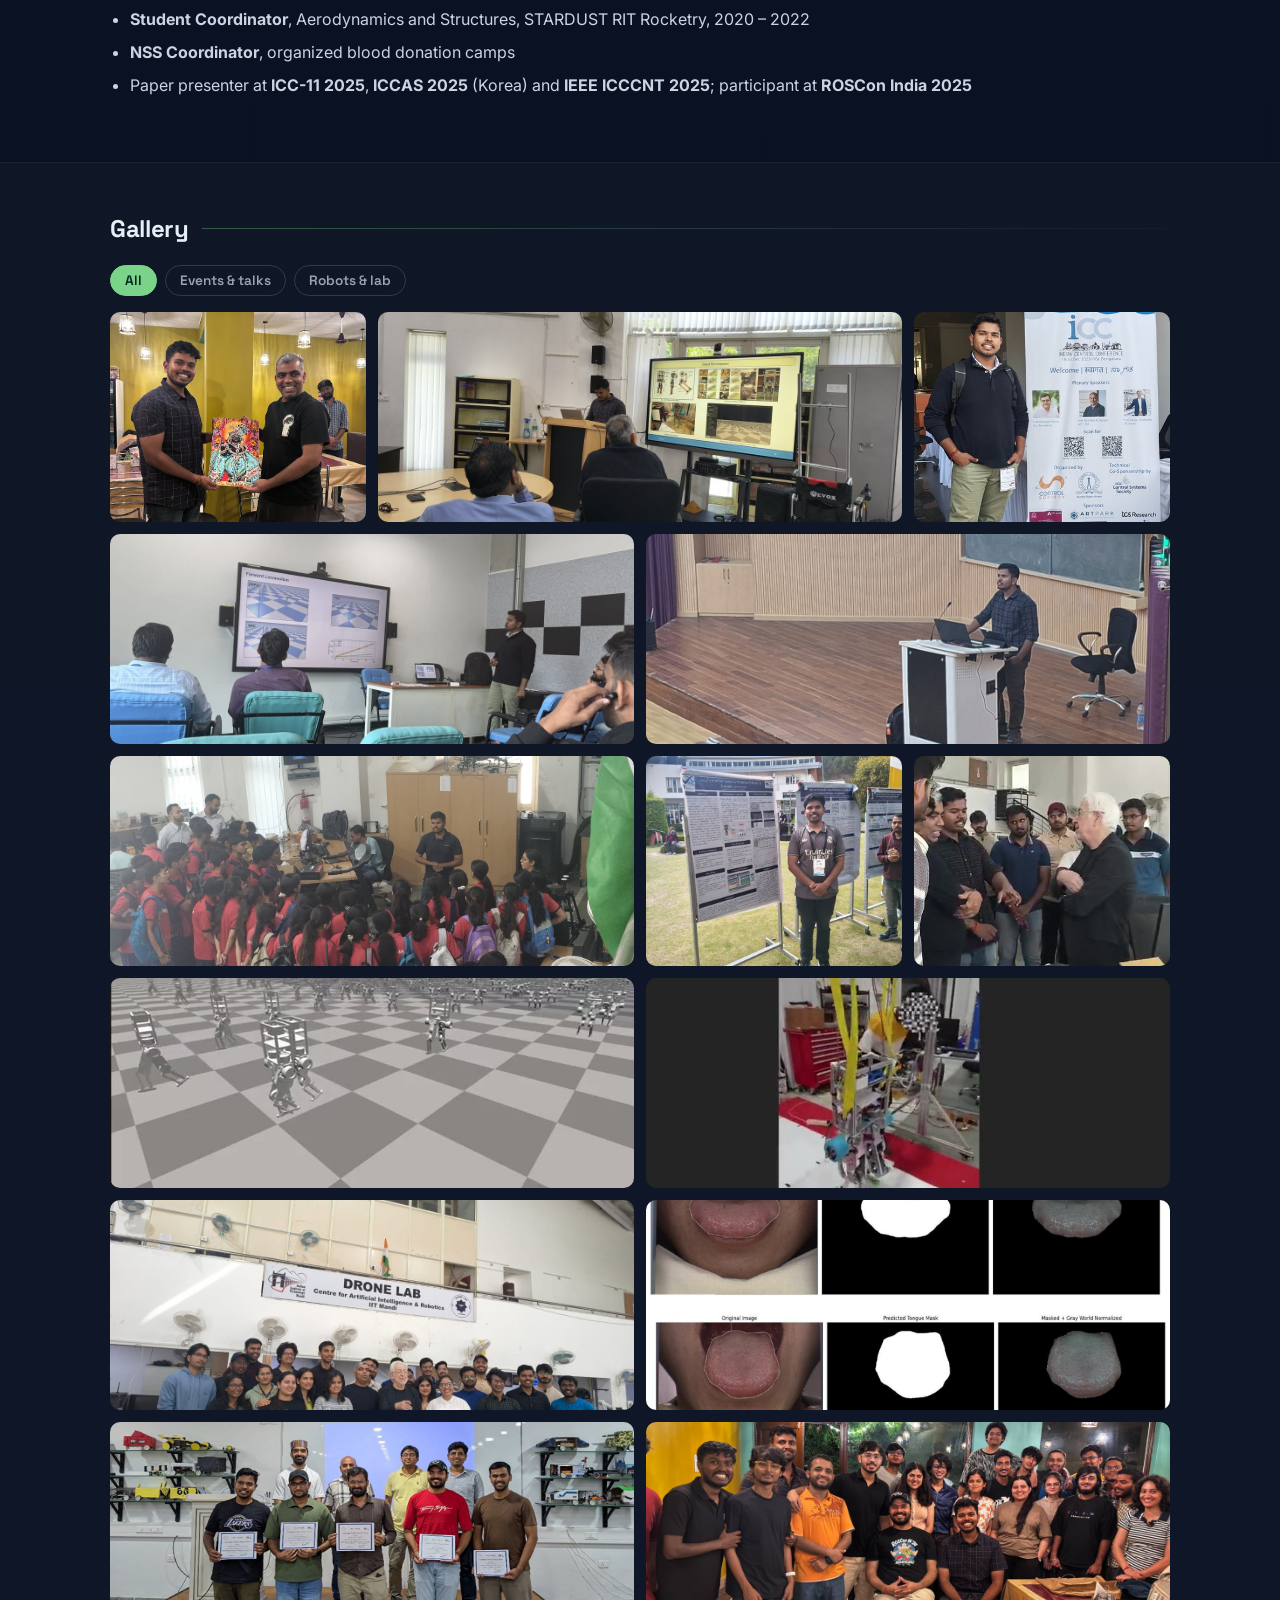
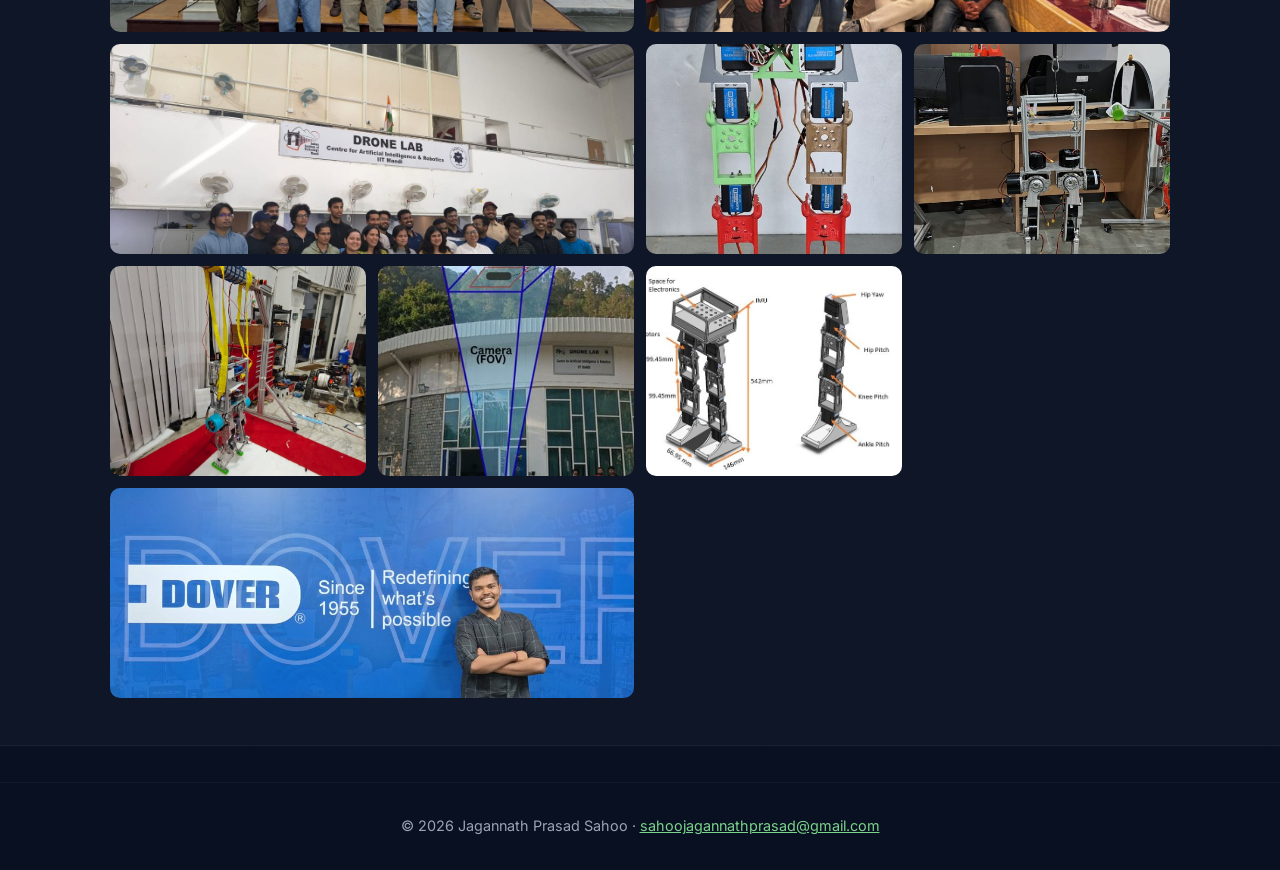
==== commit 8cef8283: "Use 1:36 frame of explaining the biped to Prof. Khatib Co-Authored-By: Claude Opus 5.5 <noreply@anth" ====
--- a/index.html
+++ b/index.html
@@ -554,7 +554,7 @@
         <figure data-cat="robots" class="wide"><video autoplay loop muted playsinline preload="metadata" poster="media/gal_isaac.jpg"><source src="media/gal_isaac.mp4" type="video/mp4"></video><figcaption>Training the 2nd-generation biped with massively parallel RL in Isaac Gym</figcaption></figure>
         <figure data-cat="robots" class="wide"><video autoplay loop muted playsinline preload="metadata" poster="media/adaterrain_sim2real.jpg"><source src="media/adaterrain_sim2real.mp4" type="video/mp4"></video><figcaption>AdaTerrainDiff sim-to-real transfer on the 10-DOF biped</figcaption></figure>
         <figure data-cat="events" class="wide"><img src="media/gal_khatib_visit.jpg" alt="Prof. Oussama Khatib with members of the Drone Lab, IIT Mandi" loading="lazy" decoding="async"><figcaption>Prof. Oussama Khatib's visit to the Drone Lab, IIT Mandi</figcaption></figure>
-        <figure data-cat="events"><img src="media/gal_khatib_shukla.jpg" alt="Jagannath discussing the biped with Prof. Oussama Khatib, with Dr. Amit Shukla beside him" loading="lazy" decoding="async"><figcaption>Discussing my biped with Prof. Oussama Khatib and Dr. Amit Shukla, IIT Mandi</figcaption></figure>
+        <figure data-cat="events"><img src="media/gal_khatib_shukla.jpg" alt="Jagannath explaining his biped to Prof. Oussama Khatib while Dr. Amit Shukla looks on, smiling" loading="lazy" decoding="async"><figcaption>Explaining my biped to Prof. Oussama Khatib, with Dr. Amit Shukla, IIT Mandi</figcaption></figure>
         <figure data-cat="robots" class="wide"><img src="media/tongue_seg.jpg" alt="TongueTales segmentation results: original tongue images, predicted masks and colour-normalised tongue regions" loading="lazy" decoding="async"><figcaption>TongueTales: tongue segmentation and colour normalisation (AITech Hackathon, IIT Mandi)</figcaption></figure>
         <figure data-cat="events" class="wide"><img src="media/gal_ta_award.jpg" alt="Receiving the Outstanding Teaching Assistant Award with fellow awardees and faculty" loading="lazy" decoding="async"><figcaption>Outstanding Teaching Assistant Award, IIT Mandi</figcaption></figure>
         <figure data-cat="events" class="wide"><img src="media/gal_farewell.jpg" alt="Farewell gathering with labmates" loading="lazy" decoding="async"><figcaption>My farewell, IIT Mandi</figcaption></figure>
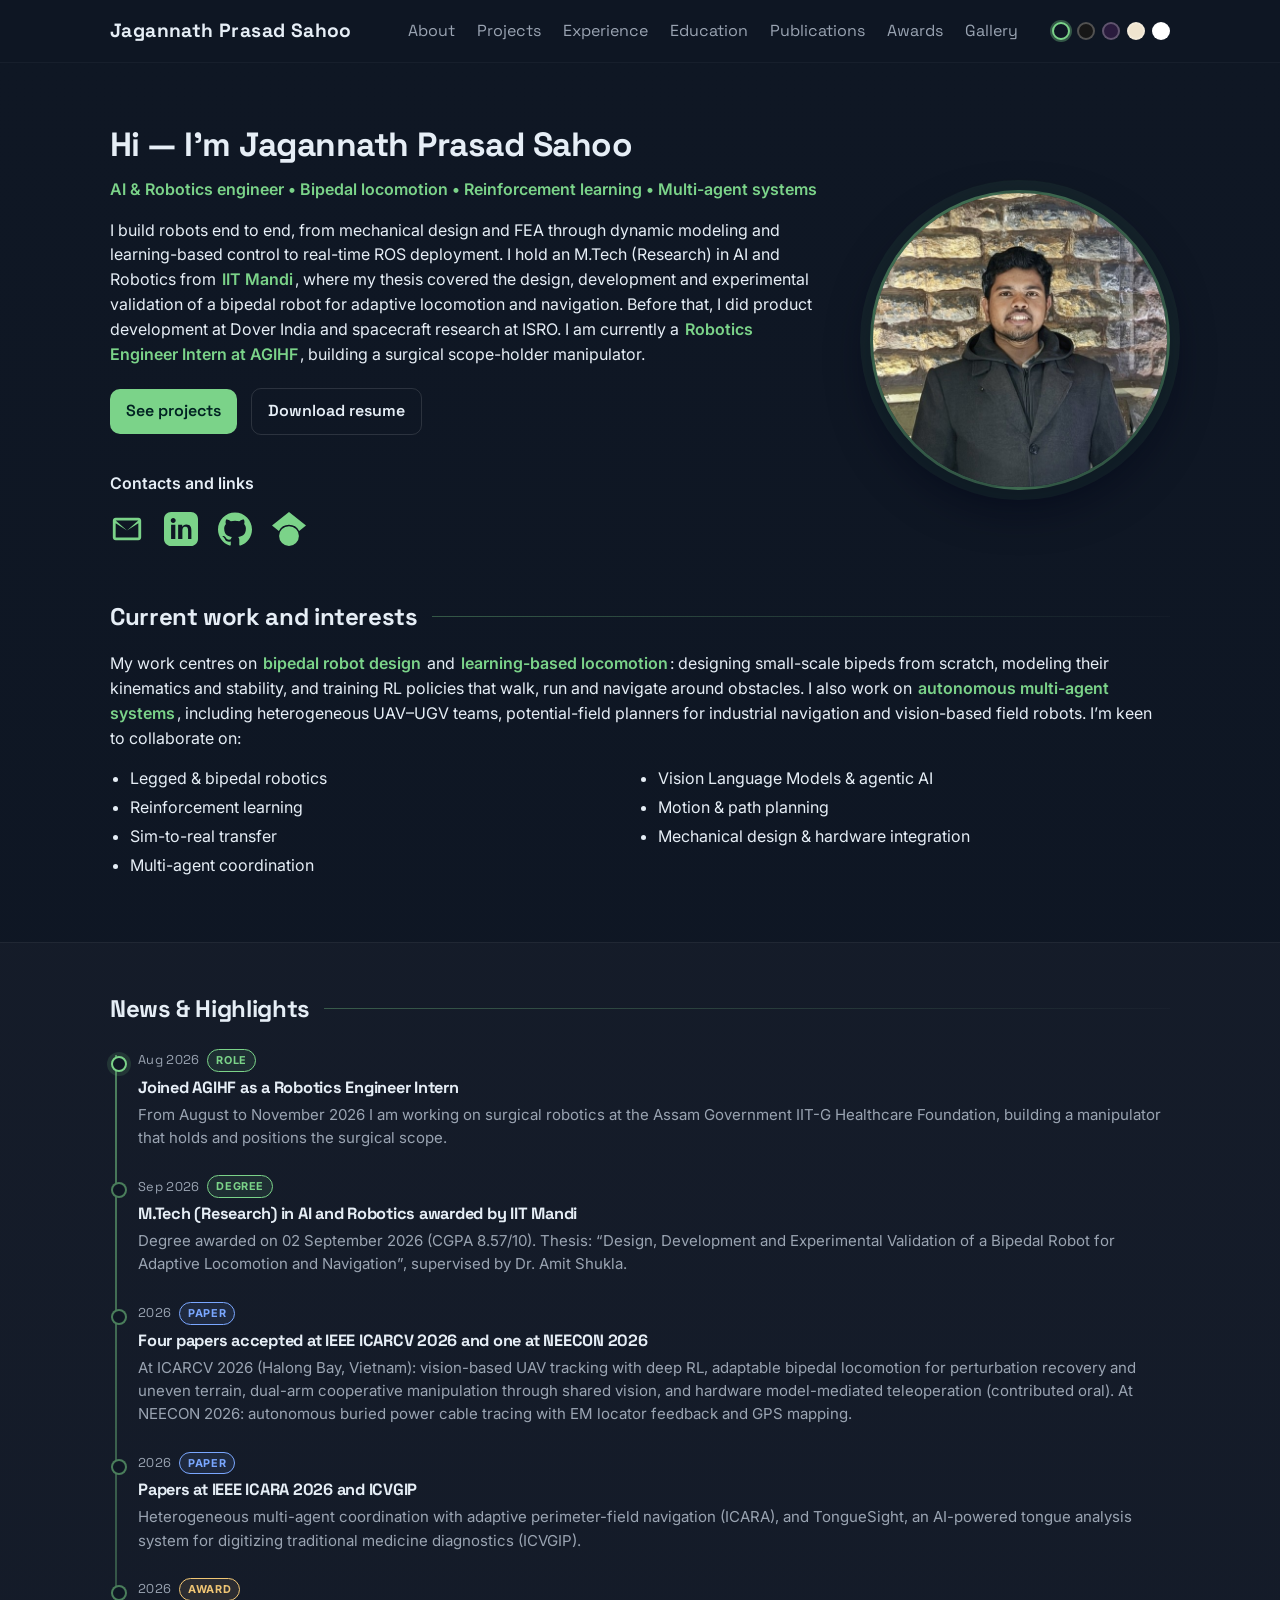
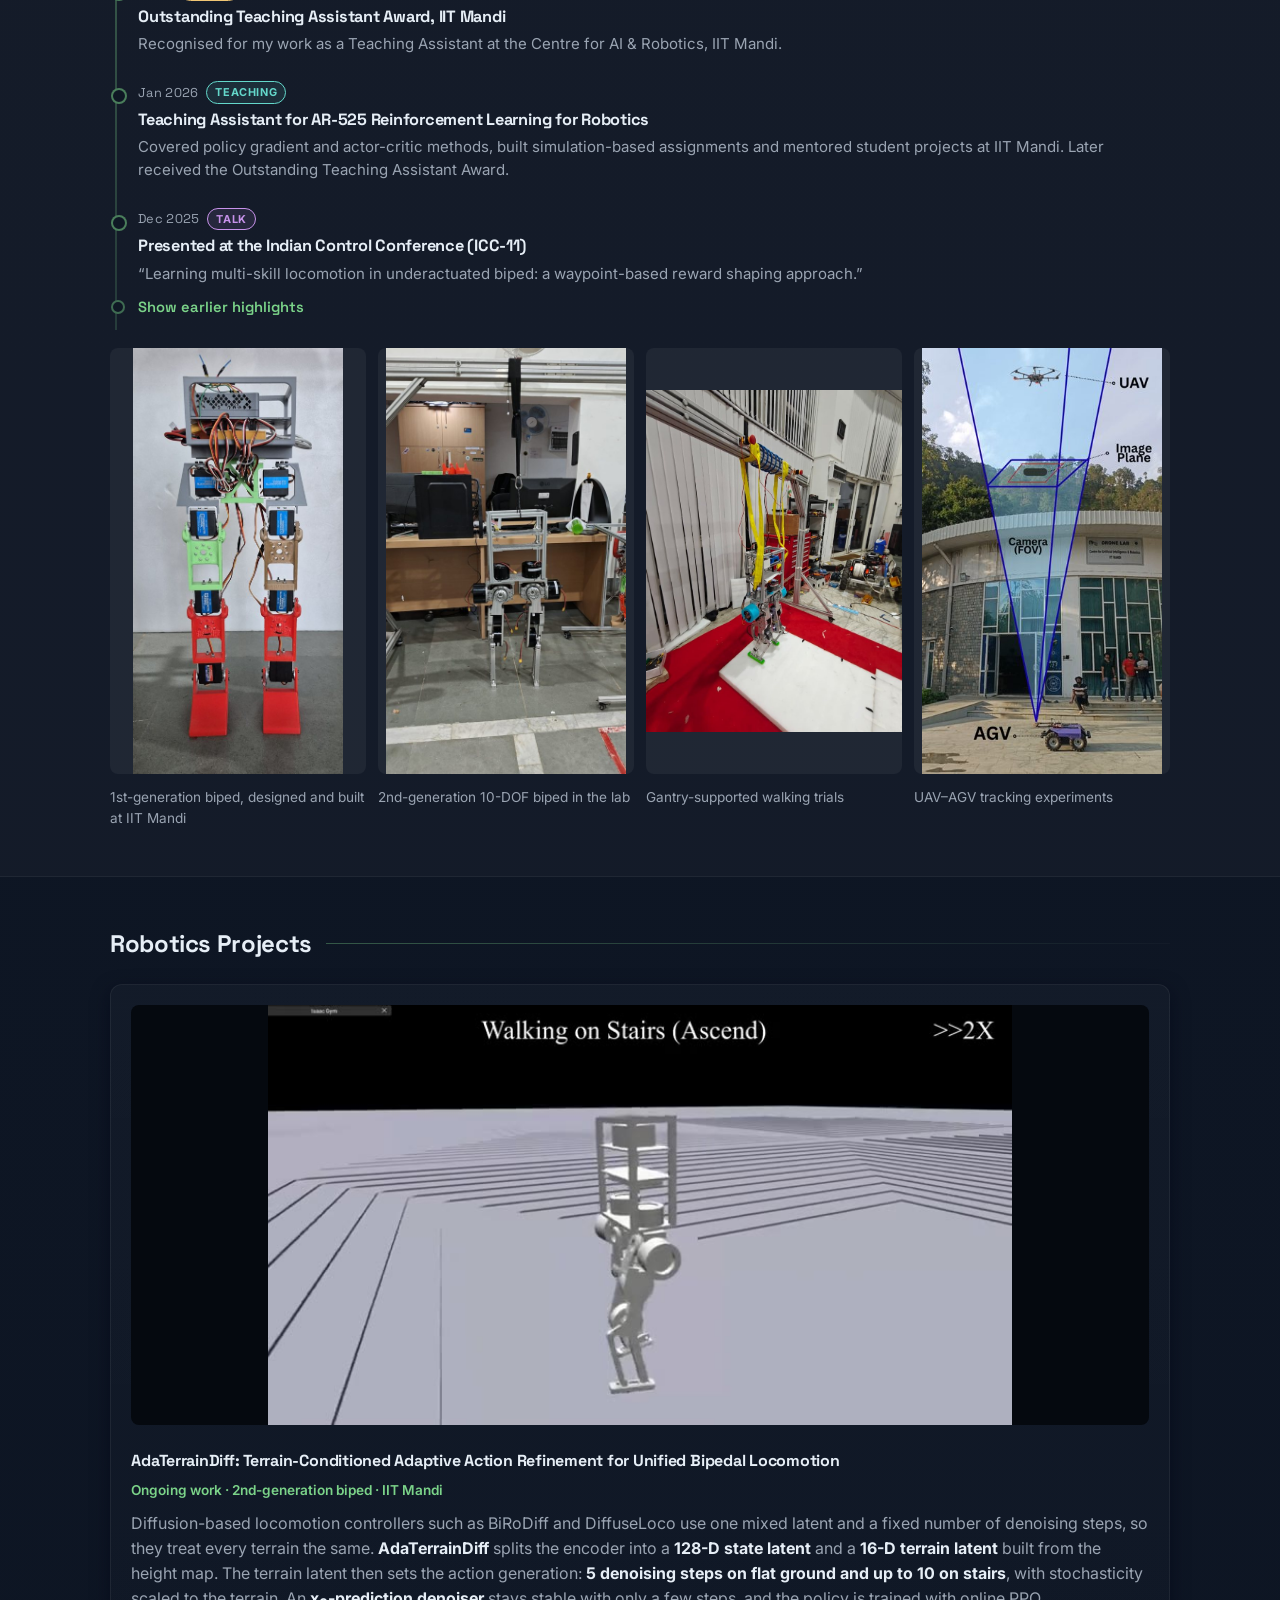
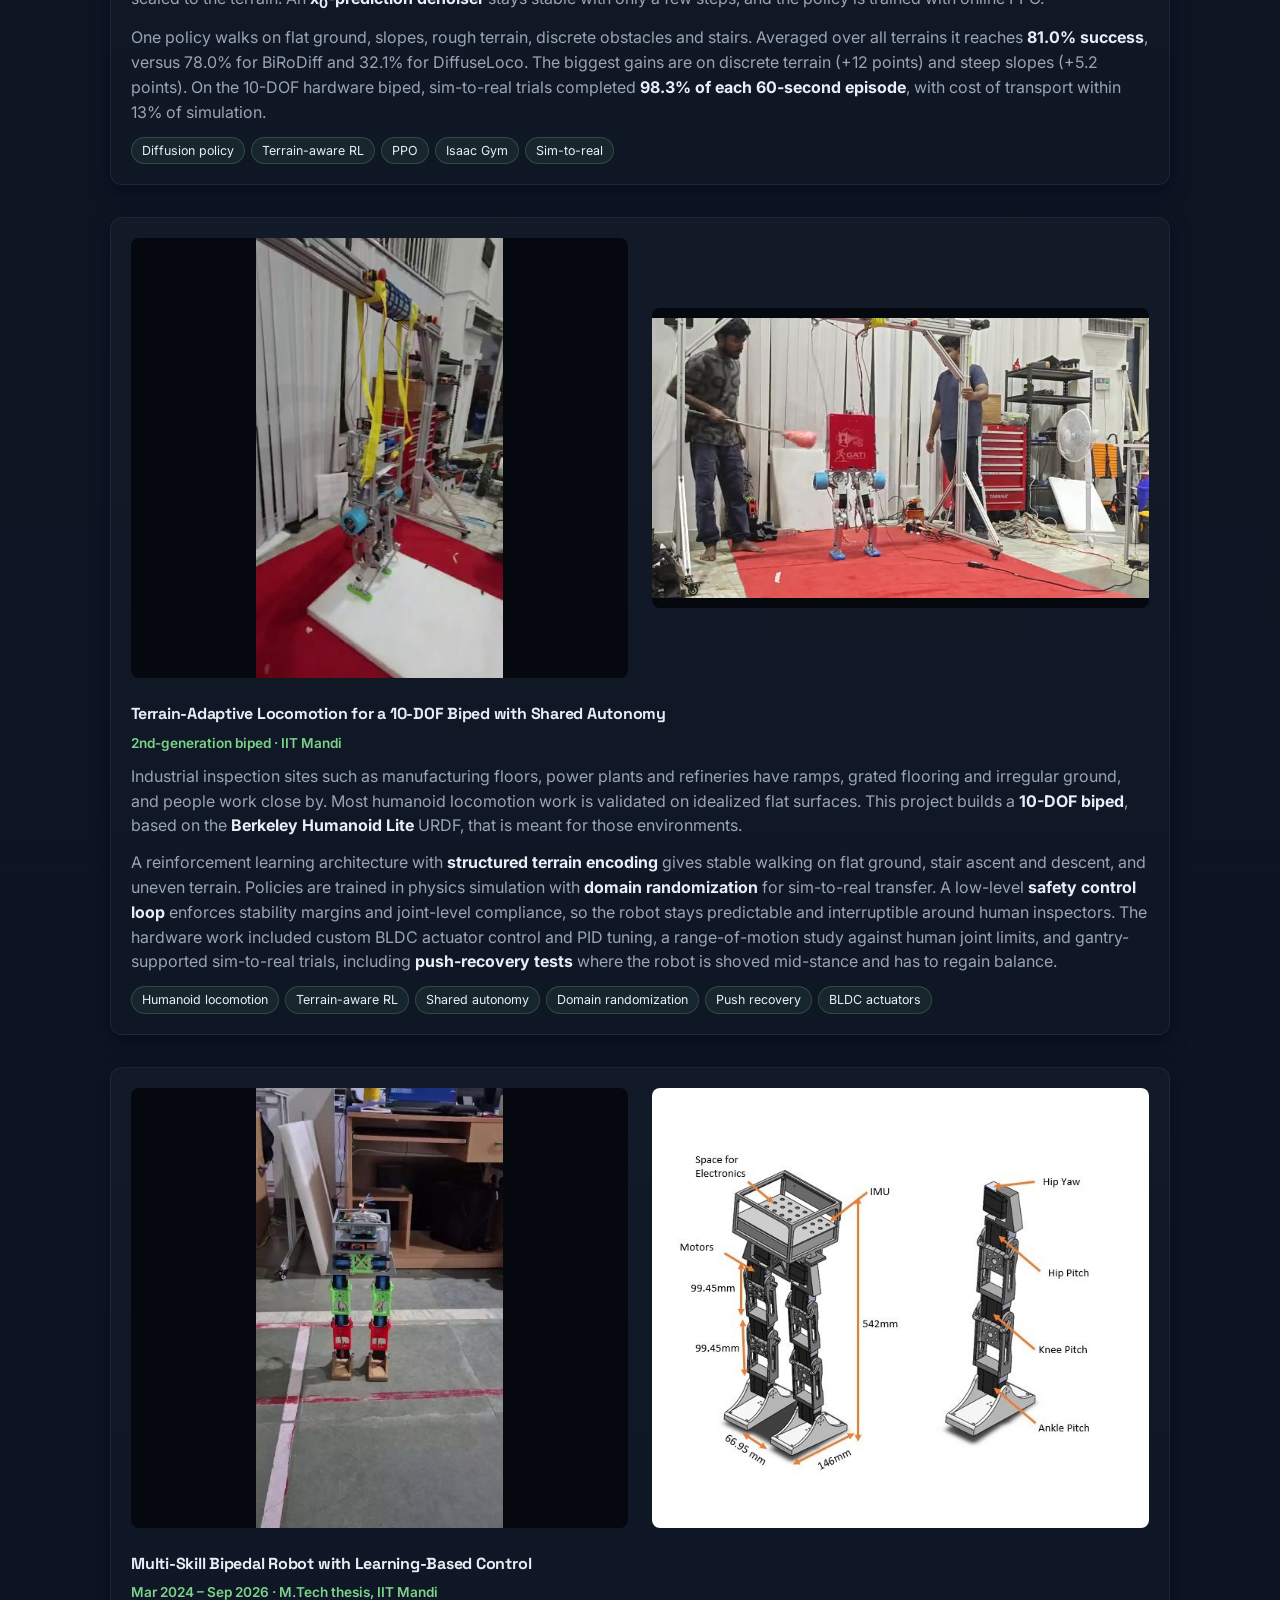
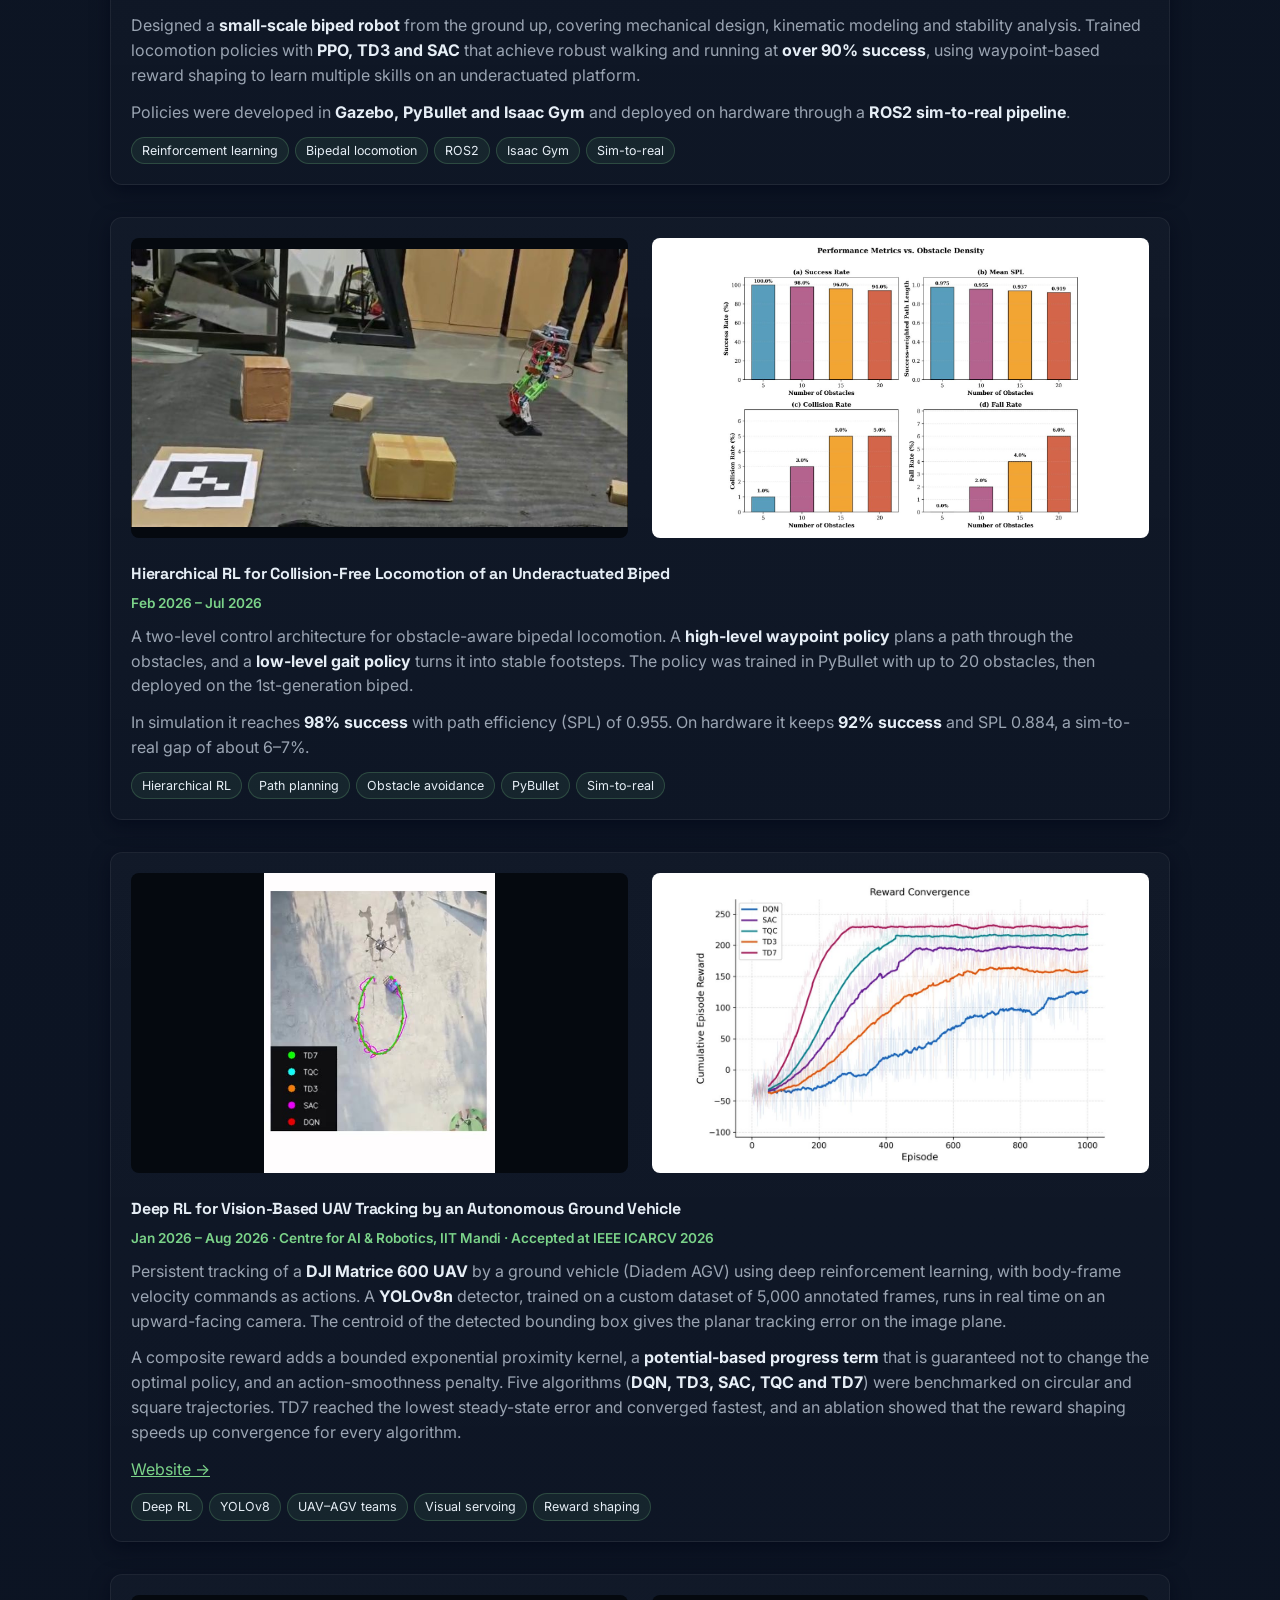
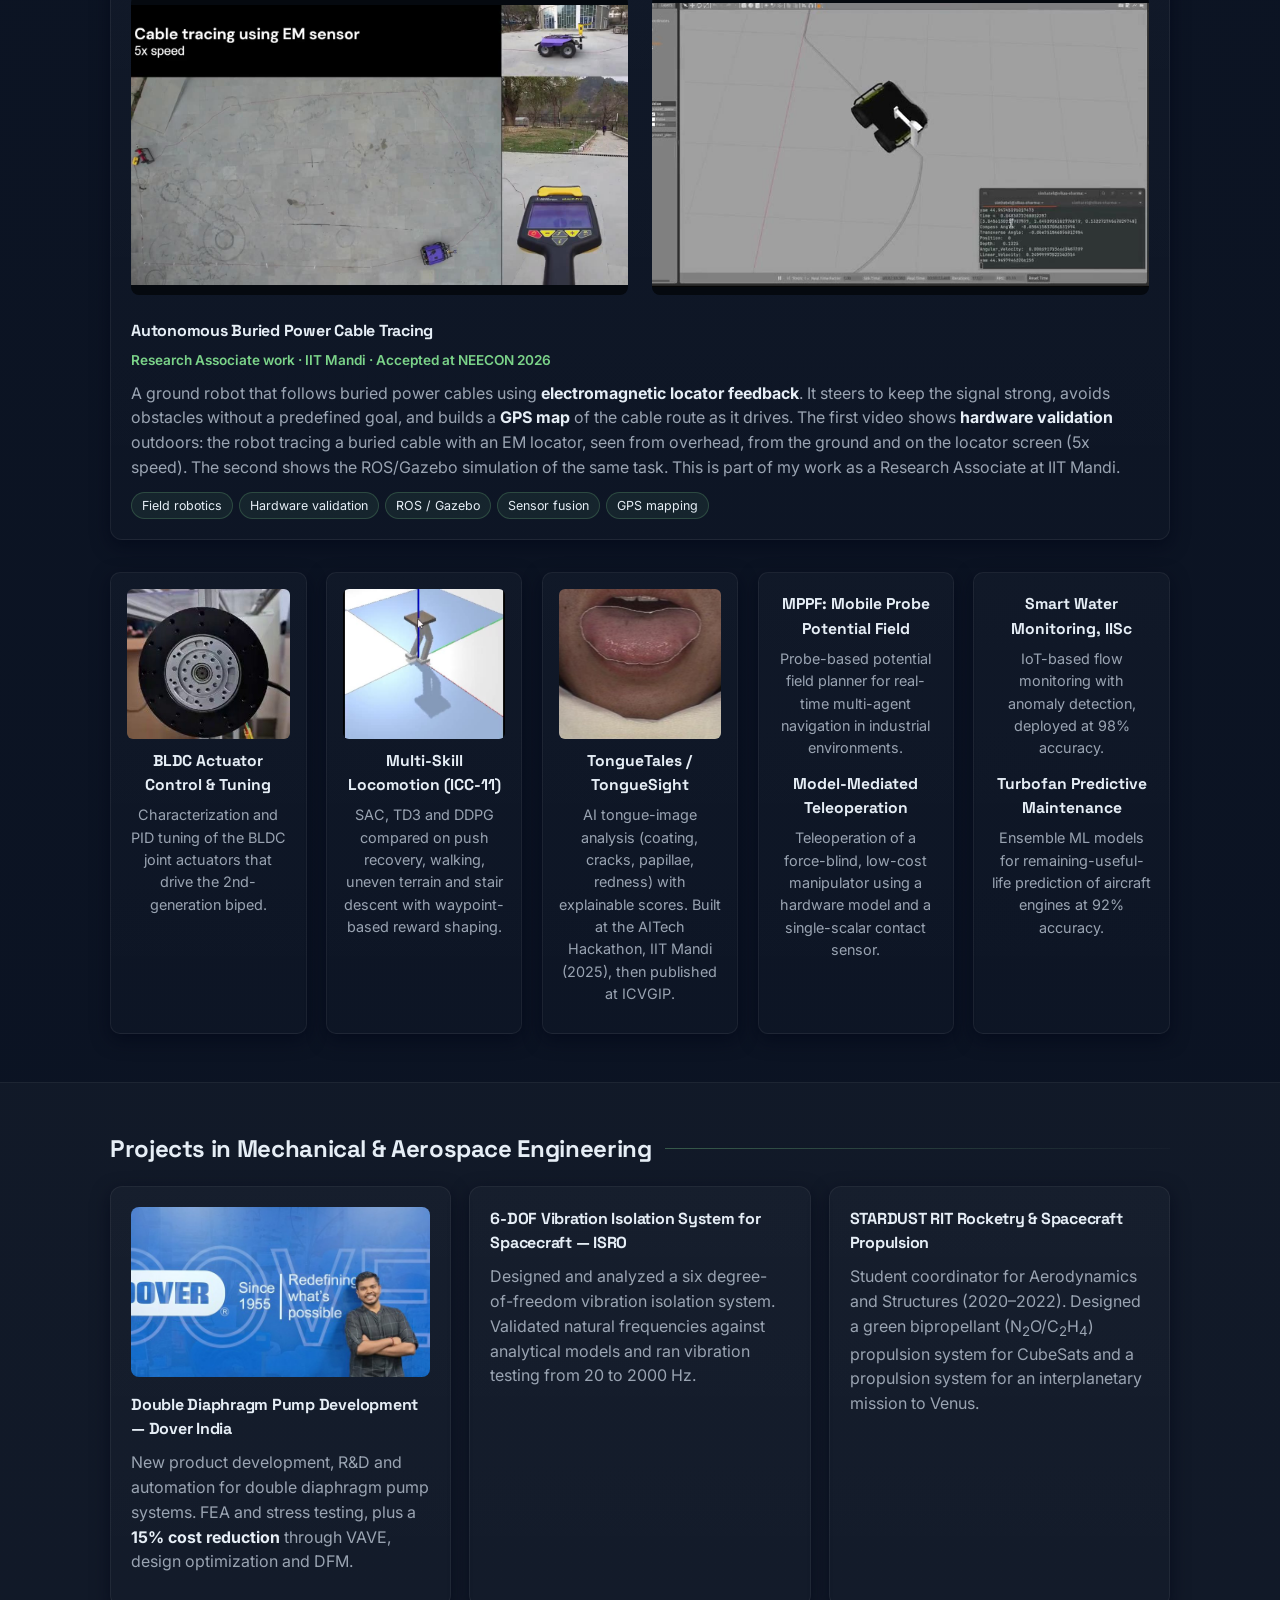
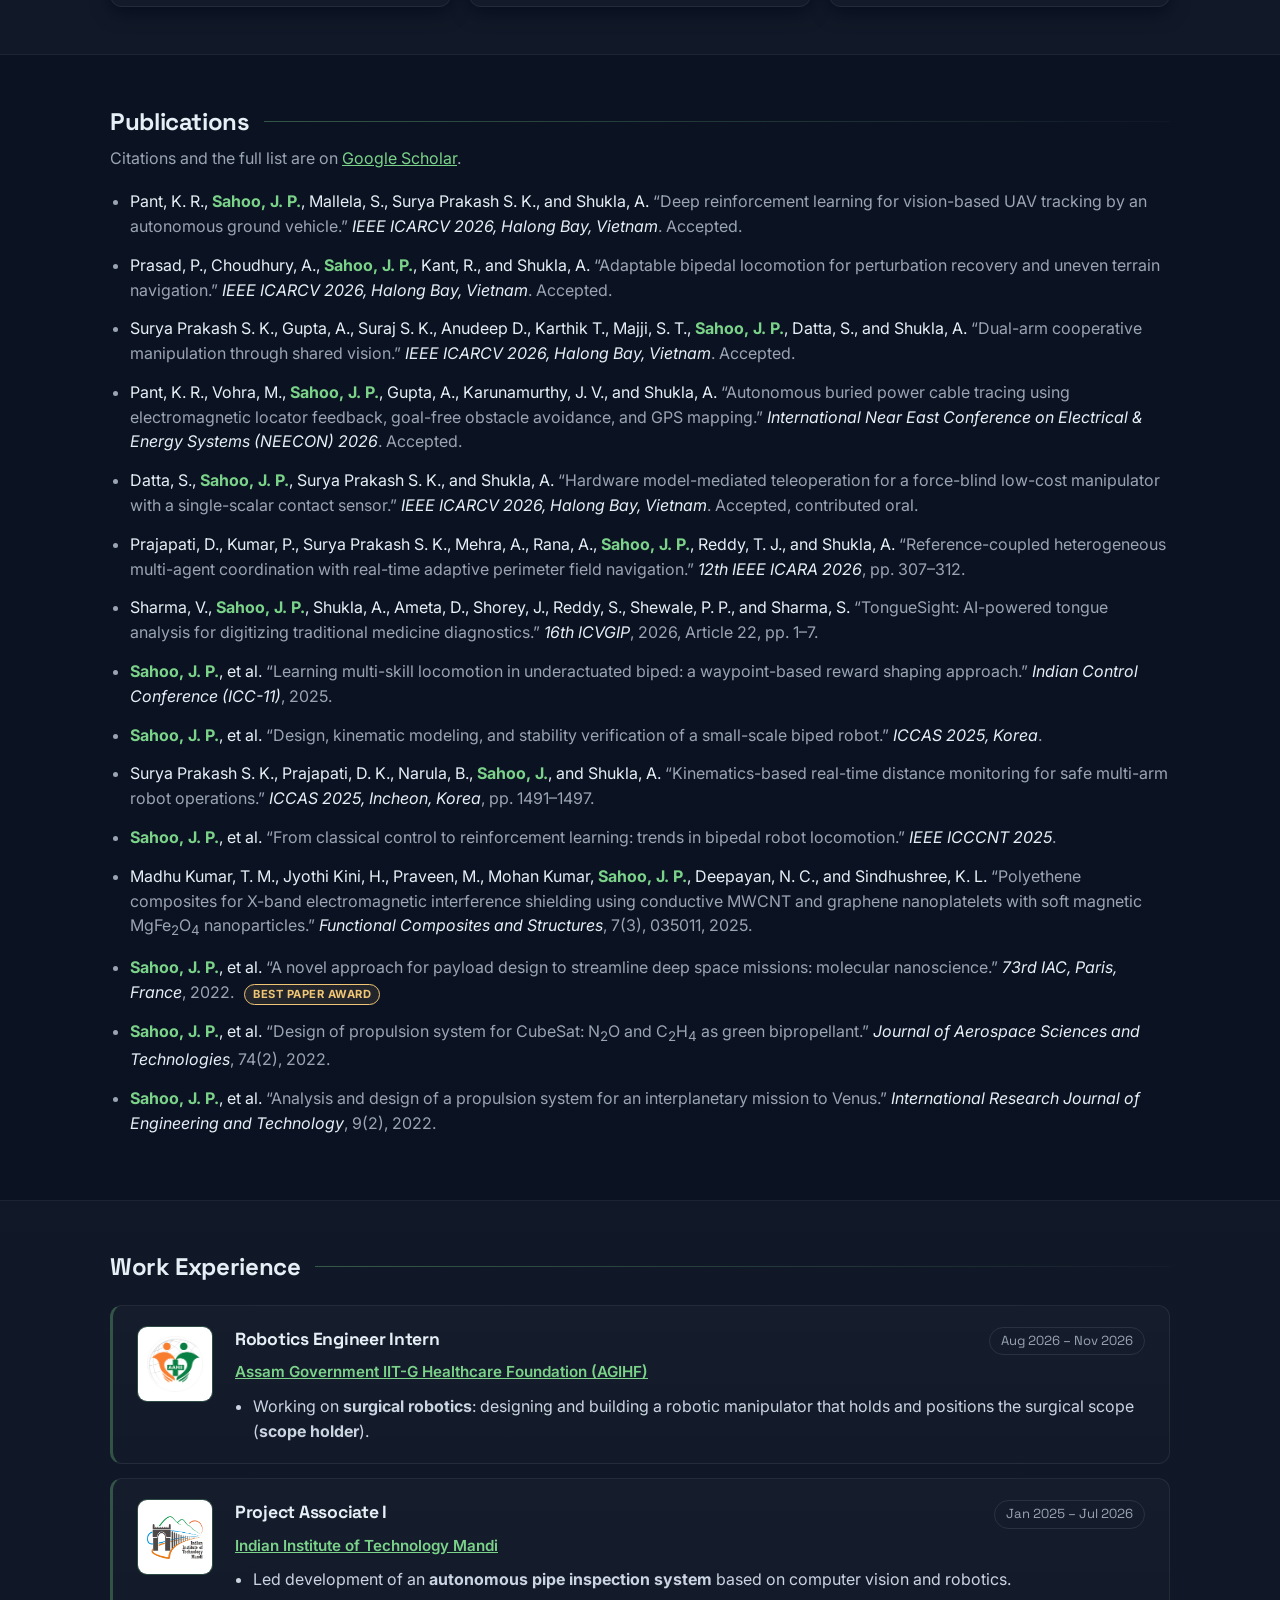
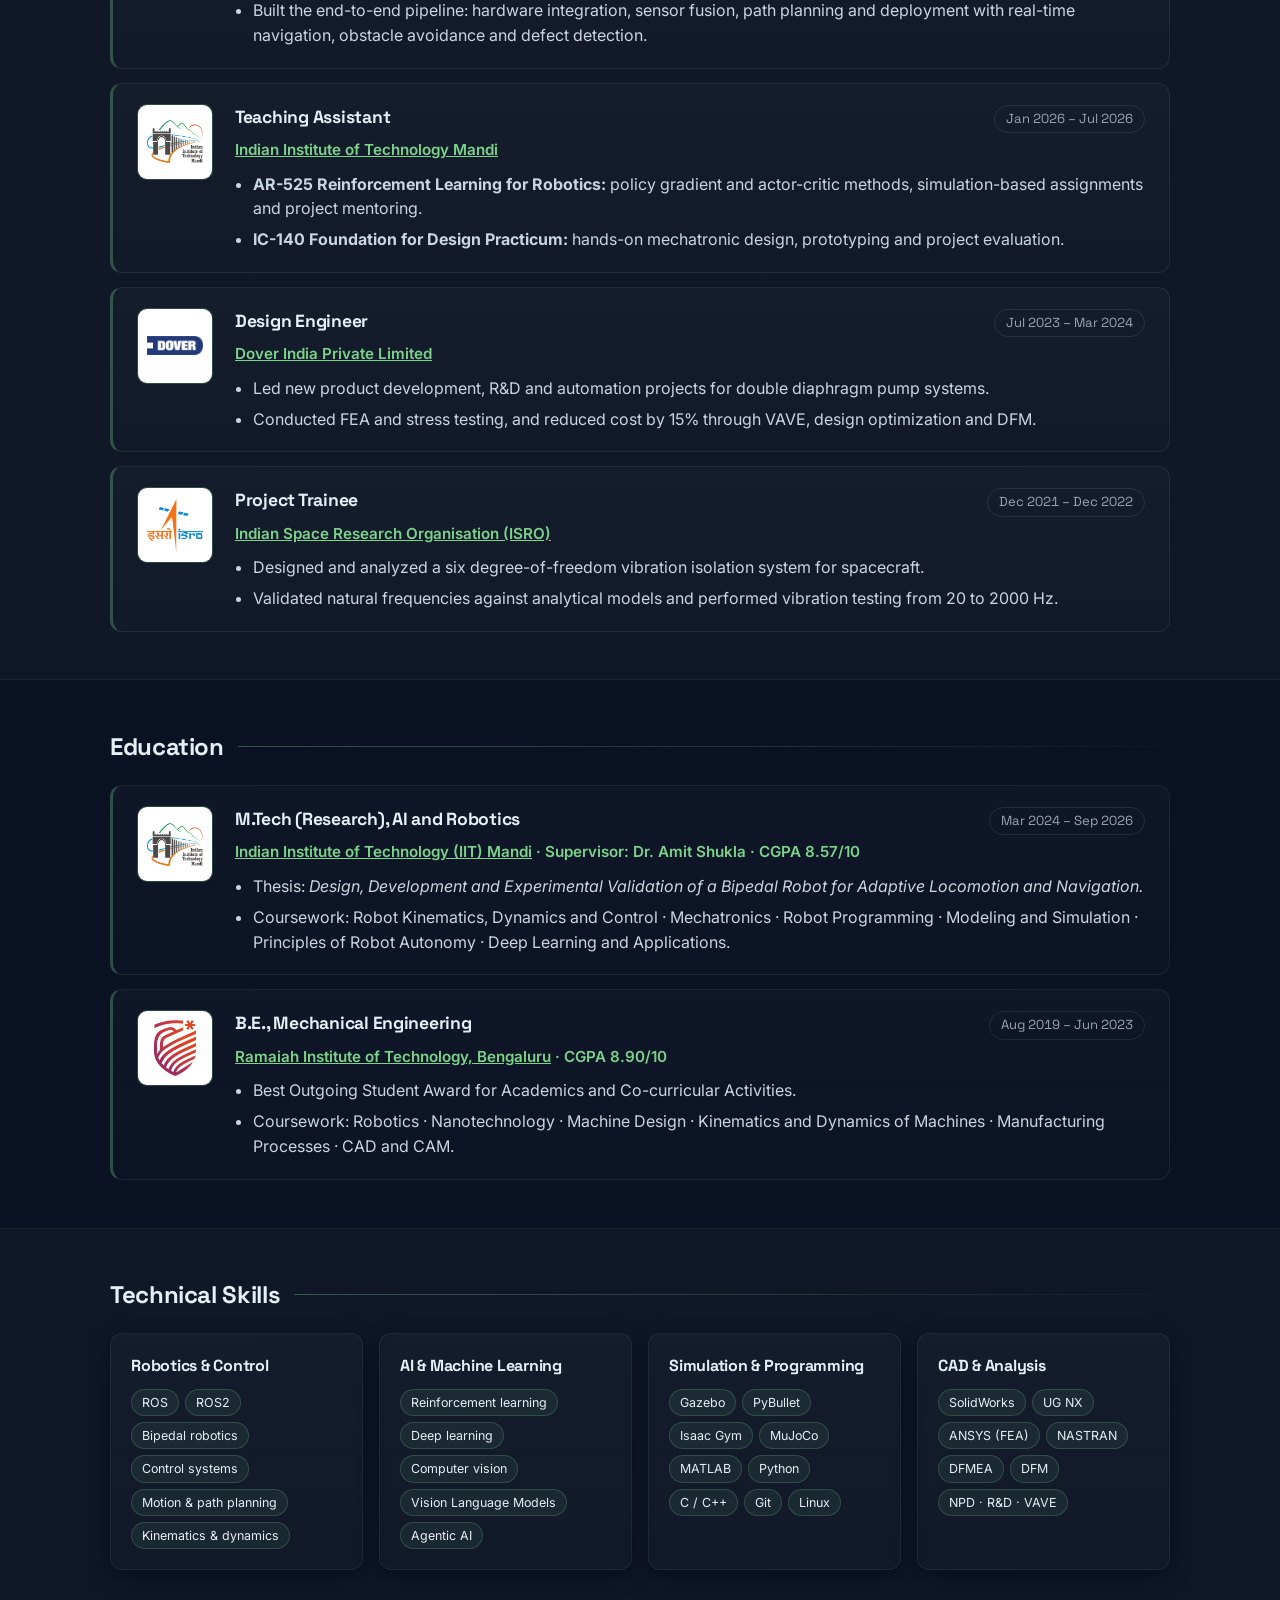
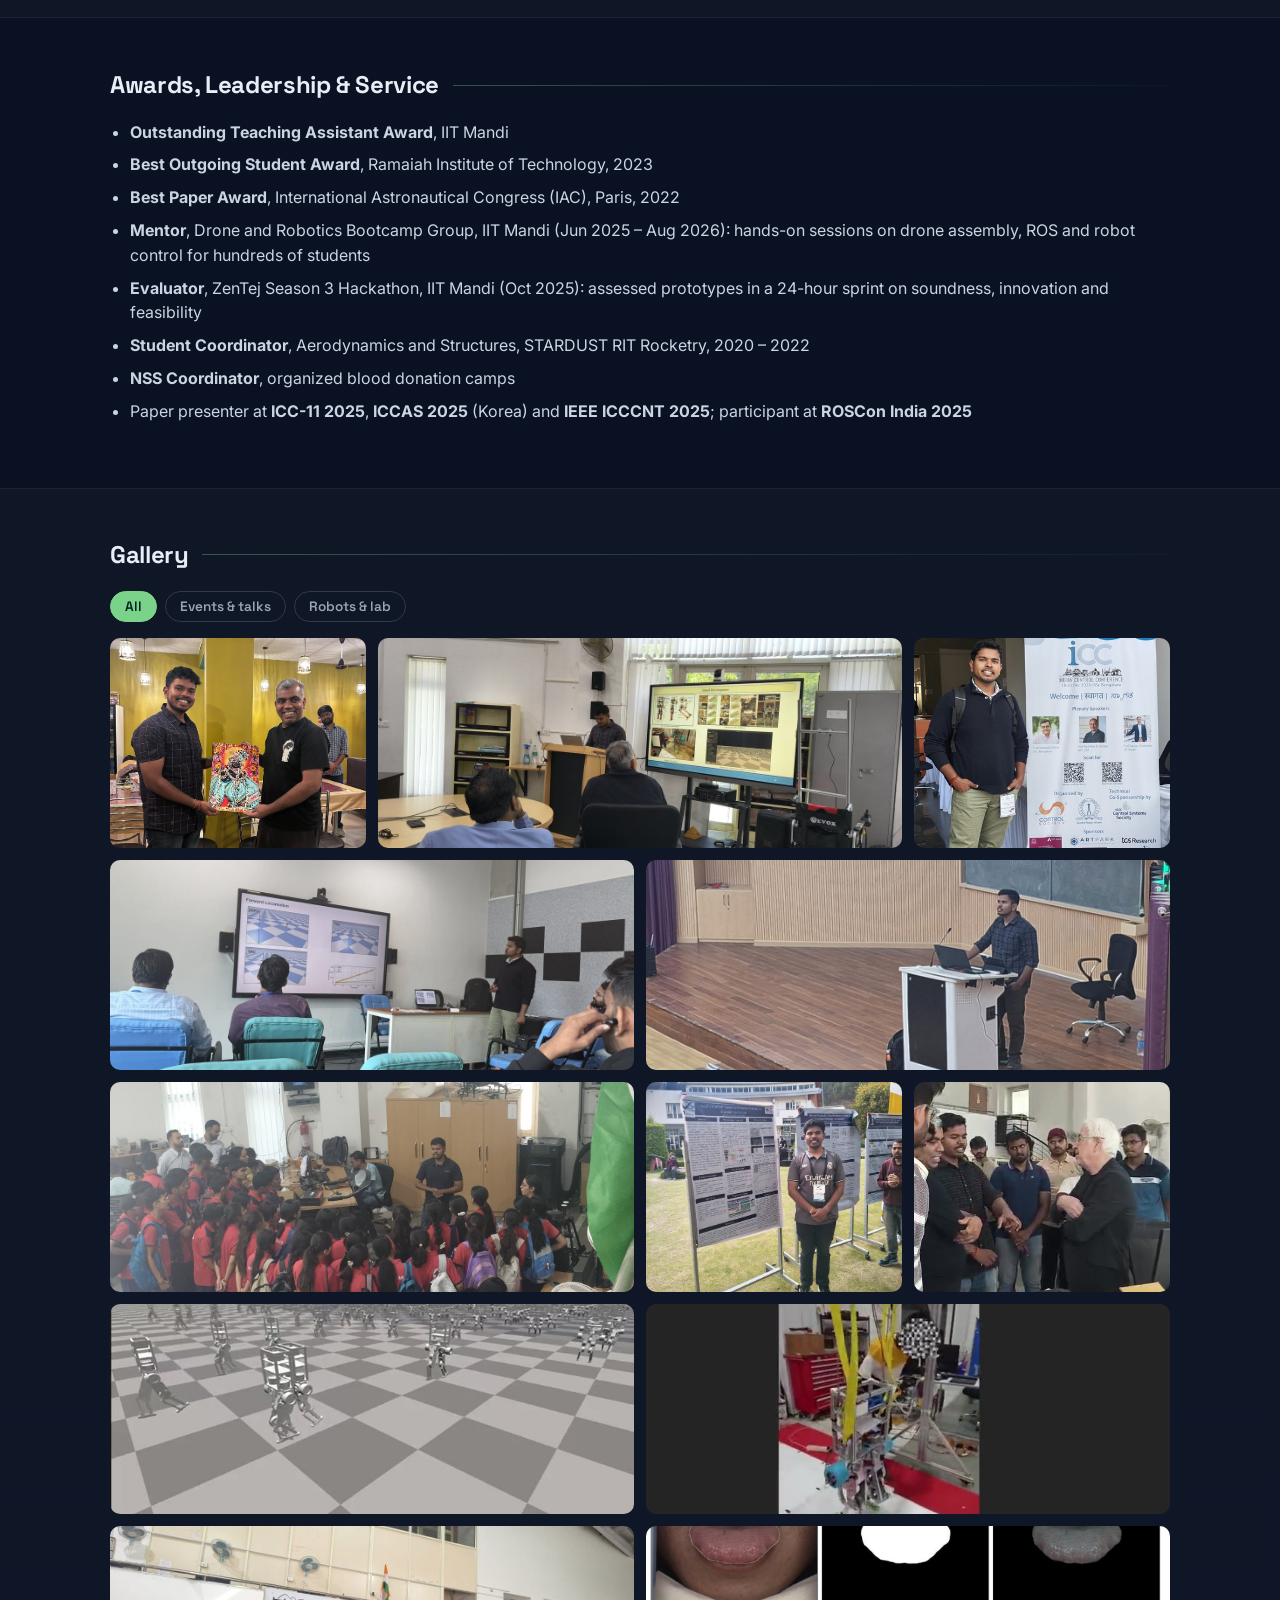
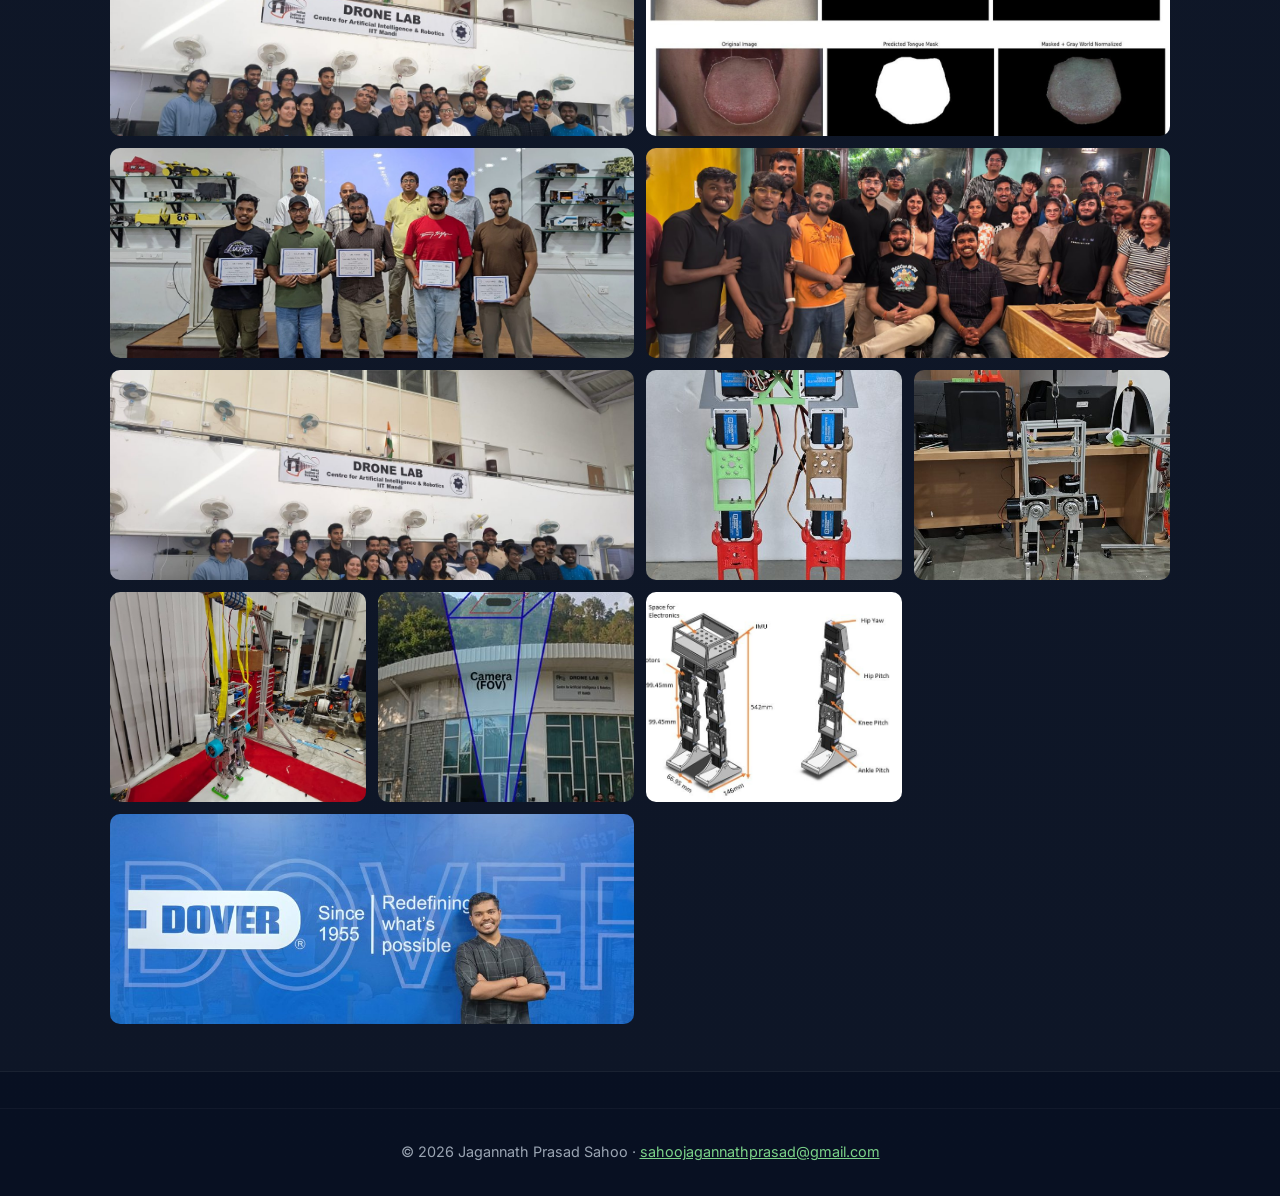
==== commit 32edf7a5: "Add ICARCV 2026 and NEECON 2026 accepted papers Co-Authored-By: Claude Opus 5.5 <noreply@anthropic.c" ====
--- a/index.html
+++ b/index.html
@@ -116,9 +116,9 @@
           <p>Degree awarded on 02 September 2026 (CGPA 8.57/10). Thesis: “Design, Development and Experimental Validation of a Bipedal Robot for Adaptive Locomotion and Navigation”, supervised by Dr. Amit Shukla.</p>
         </li>
         <li class="news-item">
-          <div class="news-meta"><span class="news-date">2026</span><span class="news-tag tag-talk">Oral</span></div>
-          <h4>Contributed oral accepted at IEEE ICARCV 2026</h4>
-          <p>“Hardware model-mediated teleoperation for a force-blind low-cost manipulator with a single-scalar contact sensor”, Halong Bay, Vietnam.</p>
+          <div class="news-meta"><span class="news-date">2026</span><span class="news-tag tag-paper">Paper</span></div>
+          <h4>Four papers accepted at IEEE ICARCV 2026 and one at NEECON 2026</h4>
+          <p>At ICARCV 2026 (Halong Bay, Vietnam): vision-based UAV tracking with deep RL, adaptable bipedal locomotion for perturbation recovery and uneven terrain, dual-arm cooperative manipulation through shared vision, and hardware model-mediated teleoperation (contributed oral). At NEECON 2026: autonomous buried power cable tracing with EM locator feedback and GPS mapping.</p>
         </li>
         <li class="news-item">
           <div class="news-meta"><span class="news-date">2026</span><span class="news-tag tag-paper">Paper</span></div>
@@ -294,7 +294,7 @@
         </div>
         <div class="project-body">
           <h4>Deep RL for Vision-Based UAV Tracking by an Autonomous Ground Vehicle</h4>
-          <p class="project-date">Jan 2026 – Aug 2026 · Centre for AI & Robotics, IIT Mandi</p>
+          <p class="project-date">Jan 2026 – Aug 2026 · Centre for AI & Robotics, IIT Mandi · Accepted at IEEE ICARCV 2026</p>
           <p>
             Persistent tracking of a <strong>DJI Matrice 600 UAV</strong> by a ground vehicle (Diadem AGV) using deep reinforcement learning, with body-frame velocity commands as actions. A <strong>YOLOv8n</strong> detector, trained on a custom dataset of 5,000 annotated frames, runs in real time on an upward-facing camera. The centroid of the detected bounding box gives the planar tracking error on the image plane.
           </p>
@@ -320,7 +320,7 @@
         </div>
         <div class="project-body">
           <h4>Autonomous Buried Power Cable Tracing</h4>
-          <p class="project-date">Research Associate work · IIT Mandi</p>
+          <p class="project-date">Research Associate work · IIT Mandi · Accepted at NEECON 2026</p>
           <p>A ground robot that follows buried power cables using <strong>electromagnetic locator feedback</strong>. It steers to keep the signal strong, avoids obstacles without a predefined goal, and builds a <strong>GPS map</strong> of the cable route as it drives. The first video shows <strong>hardware validation</strong> outdoors: the robot tracing a buried cable with an EM locator, seen from overhead, from the ground and on the locator screen (5x speed). The second shows the ROS/Gazebo simulation of the same task. This is part of my work as a Research Associate at IIT Mandi.</p>
           <ul class="tags"><li>Field robotics</li><li>Hardware validation</li><li>ROS / Gazebo</li><li>Sensor fusion</li><li>GPS mapping</li></ul>
         </div>
@@ -393,6 +393,10 @@
       <h3>Publications</h3>
       <p class="pubs-note">Citations and the full list are on <a href="https://scholar.google.com/citations?user=o8FPbNMAAAAJ&amp;hl=en" target="_blank" rel="noopener">Google Scholar</a>.</p>
       <ul class="pubs">
+        <li><span>Pant, K. R., <strong>Sahoo, J. P.</strong>, Mallela, S., Surya Prakash S. K., and Shukla, A.</span> “Deep reinforcement learning for vision-based UAV tracking by an autonomous ground vehicle.” <em>IEEE ICARCV 2026, Halong Bay, Vietnam</em>. Accepted.</li>
+        <li><span>Prasad, P., Choudhury, A., <strong>Sahoo, J. P.</strong>, Kant, R., and Shukla, A.</span> “Adaptable bipedal locomotion for perturbation recovery and uneven terrain navigation.” <em>IEEE ICARCV 2026, Halong Bay, Vietnam</em>. Accepted.</li>
+        <li><span>Surya Prakash S. K., Gupta, A., Suraj S. K., Anudeep D., Karthik T., Majji, S. T., <strong>Sahoo, J. P.</strong>, Datta, S., and Shukla, A.</span> “Dual-arm cooperative manipulation through shared vision.” <em>IEEE ICARCV 2026, Halong Bay, Vietnam</em>. Accepted.</li>
+        <li><span>Pant, K. R., Vohra, M., <strong>Sahoo, J. P.</strong>, Gupta, A., Karunamurthy, J. V., and Shukla, A.</span> “Autonomous buried power cable tracing using electromagnetic locator feedback, goal-free obstacle avoidance, and GPS mapping.” <em>International Near East Conference on Electrical &amp; Energy Systems (NEECON) 2026</em>. Accepted.</li>
         <li><span>Datta, S., <strong>Sahoo, J. P.</strong>, Surya Prakash S. K., and Shukla, A.</span> “Hardware model-mediated teleoperation for a force-blind low-cost manipulator with a single-scalar contact sensor.” <em>IEEE ICARCV 2026, Halong Bay, Vietnam</em>. Accepted, contributed oral.</li>
         <li><span>Prajapati, D., Kumar, P., Surya Prakash S. K., Mehra, A., Rana, A., <strong>Sahoo, J. P.</strong>, Reddy, T. J., and Shukla, A.</span> “Reference-coupled heterogeneous multi-agent coordination with real-time adaptive perimeter field navigation.” <em>12th IEEE ICARA 2026</em>, pp. 307–312.</li>
         <li><span>Sharma, V., <strong>Sahoo, J. P.</strong>, Shukla, A., Ameta, D., Shorey, J., Reddy, S., Shewale, P. P., and Sharma, S.</span> “TongueSight: AI-powered tongue analysis for digitizing traditional medicine diagnostics.” <em>16th ICVGIP</em>, 2026, Article 22, pp. 1–7.</li>
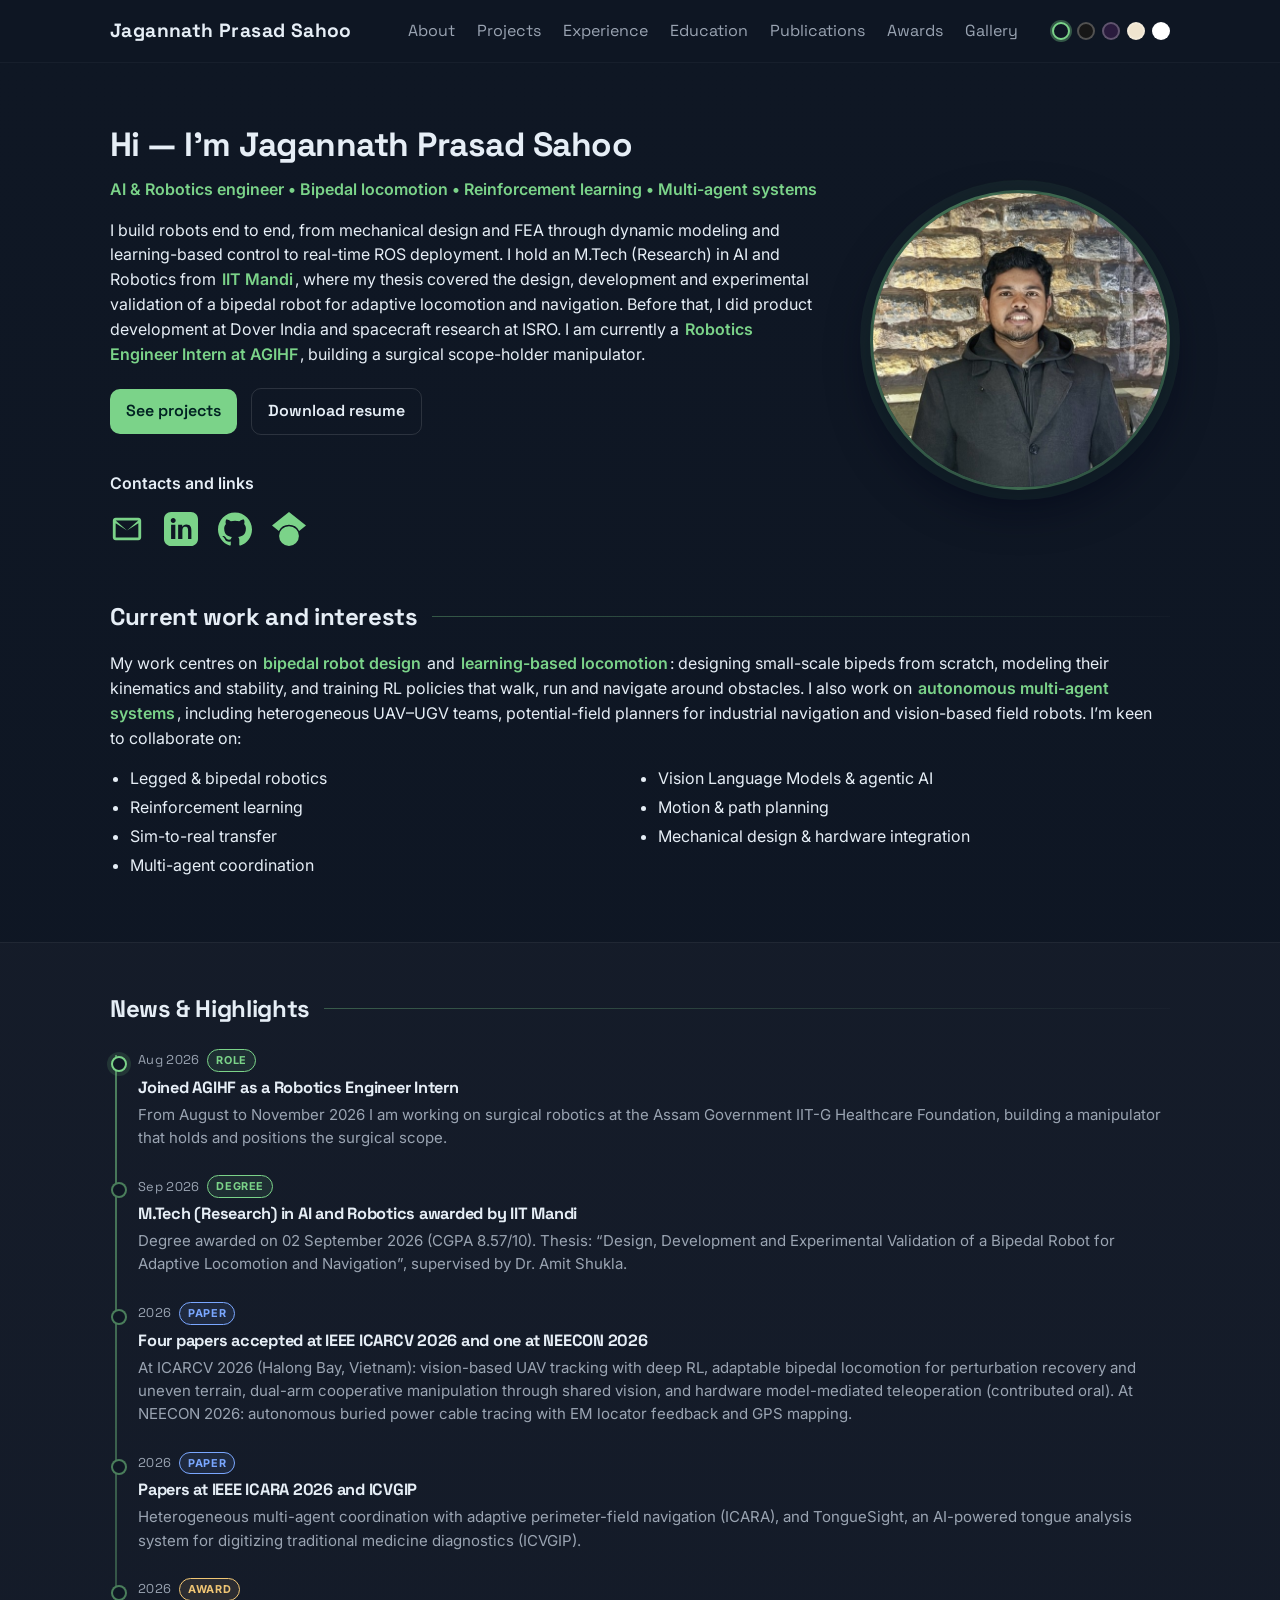
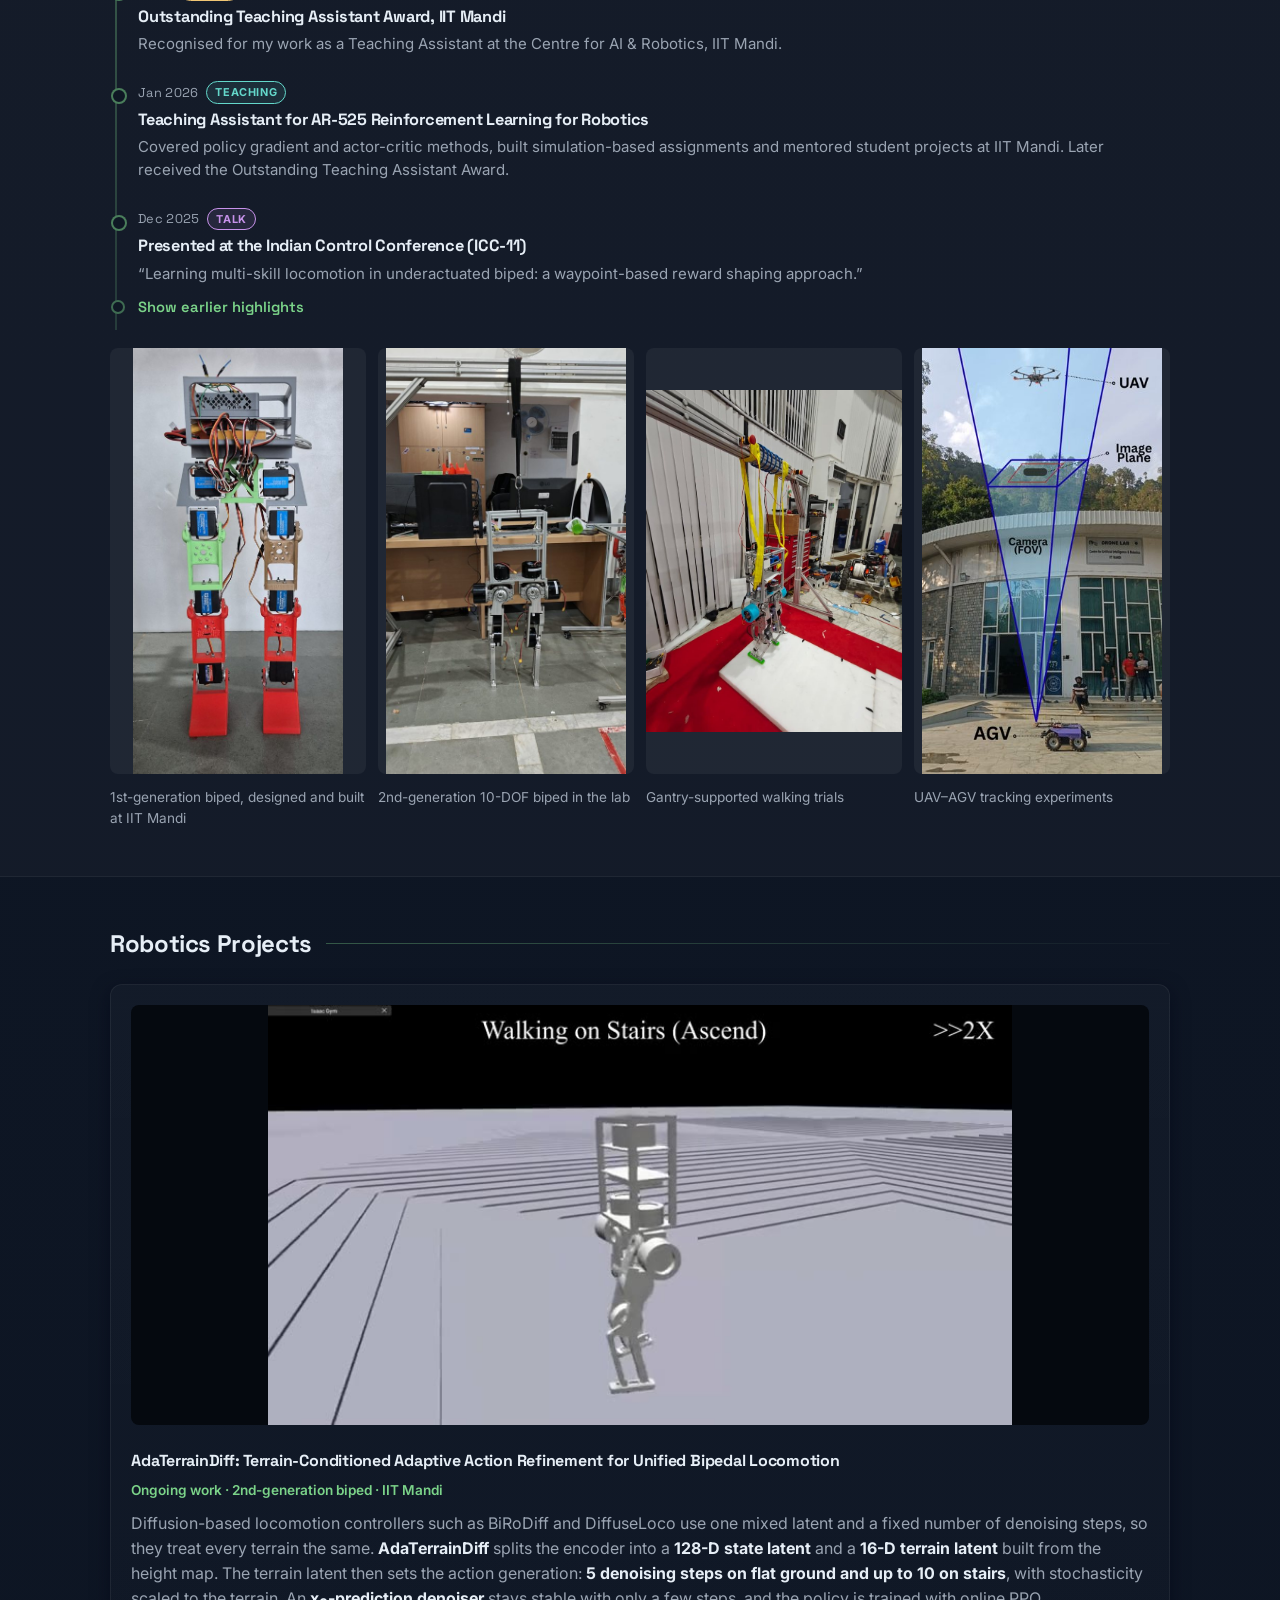
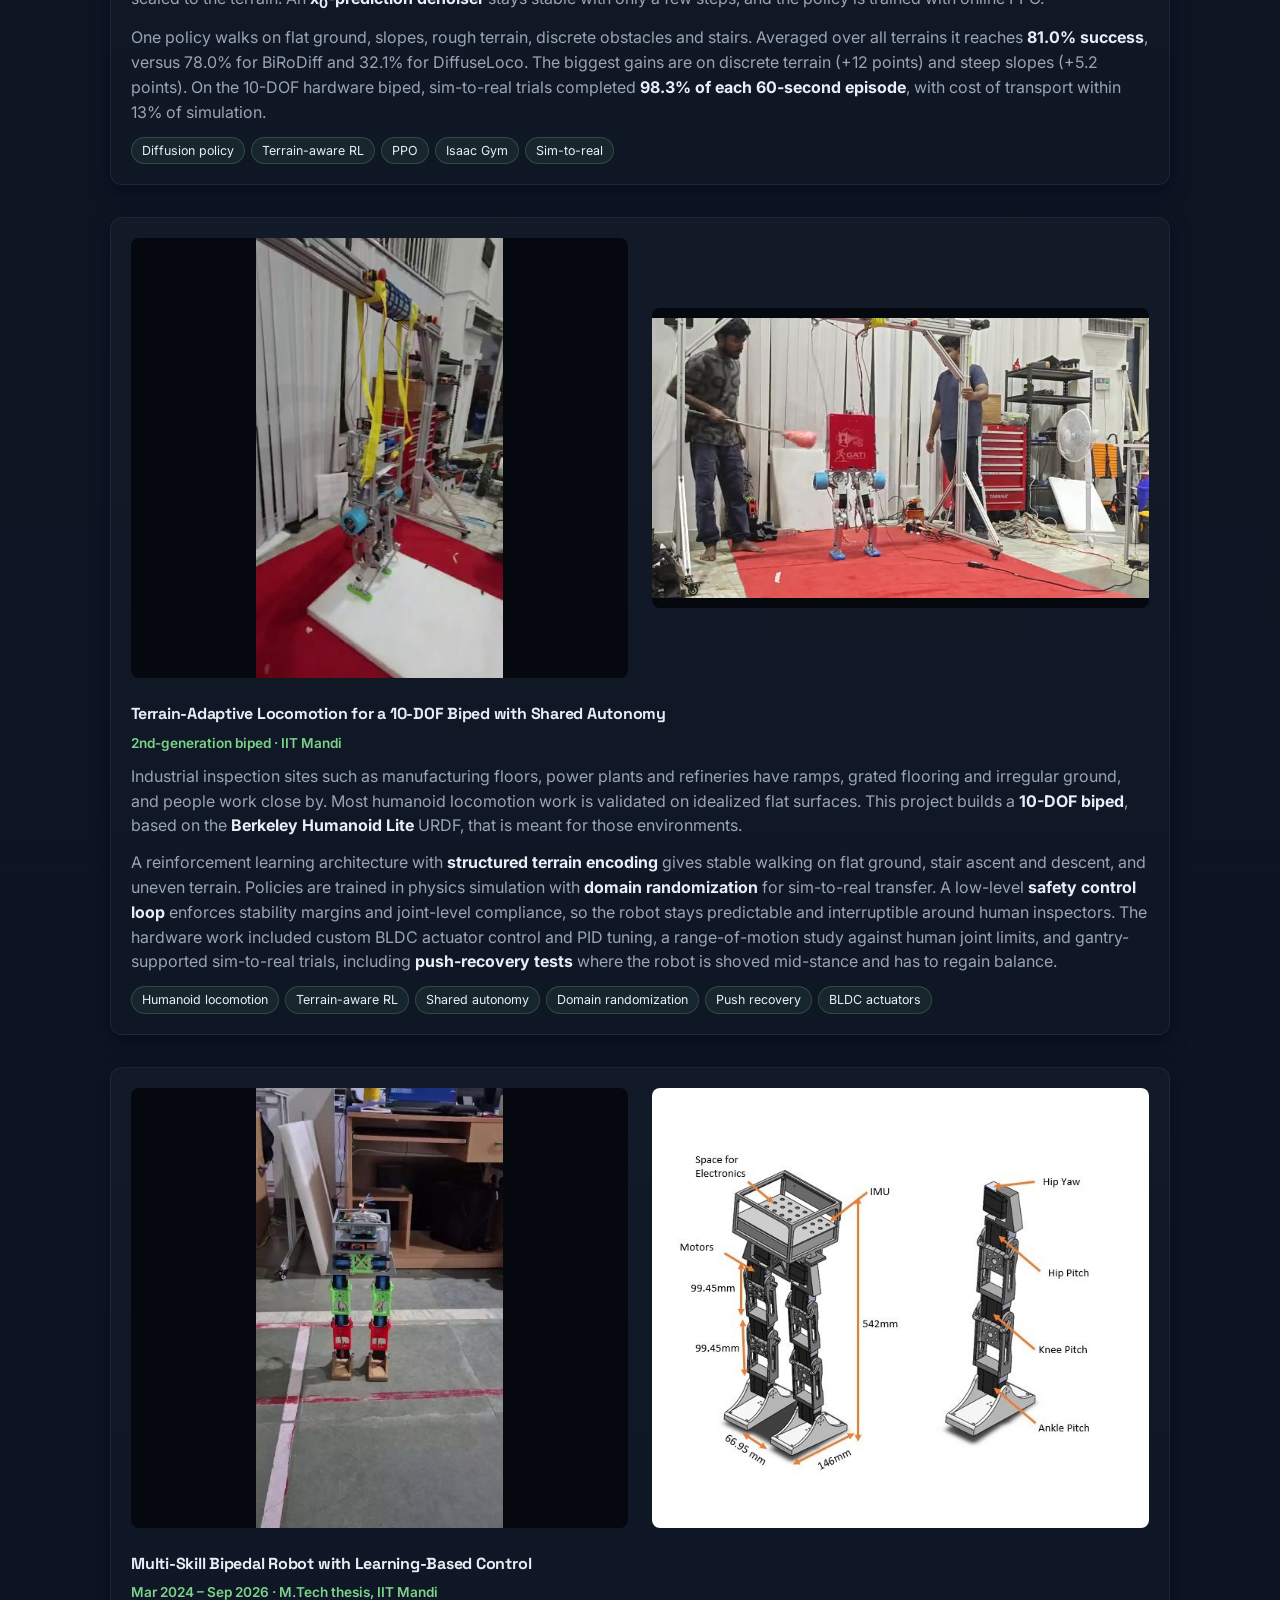
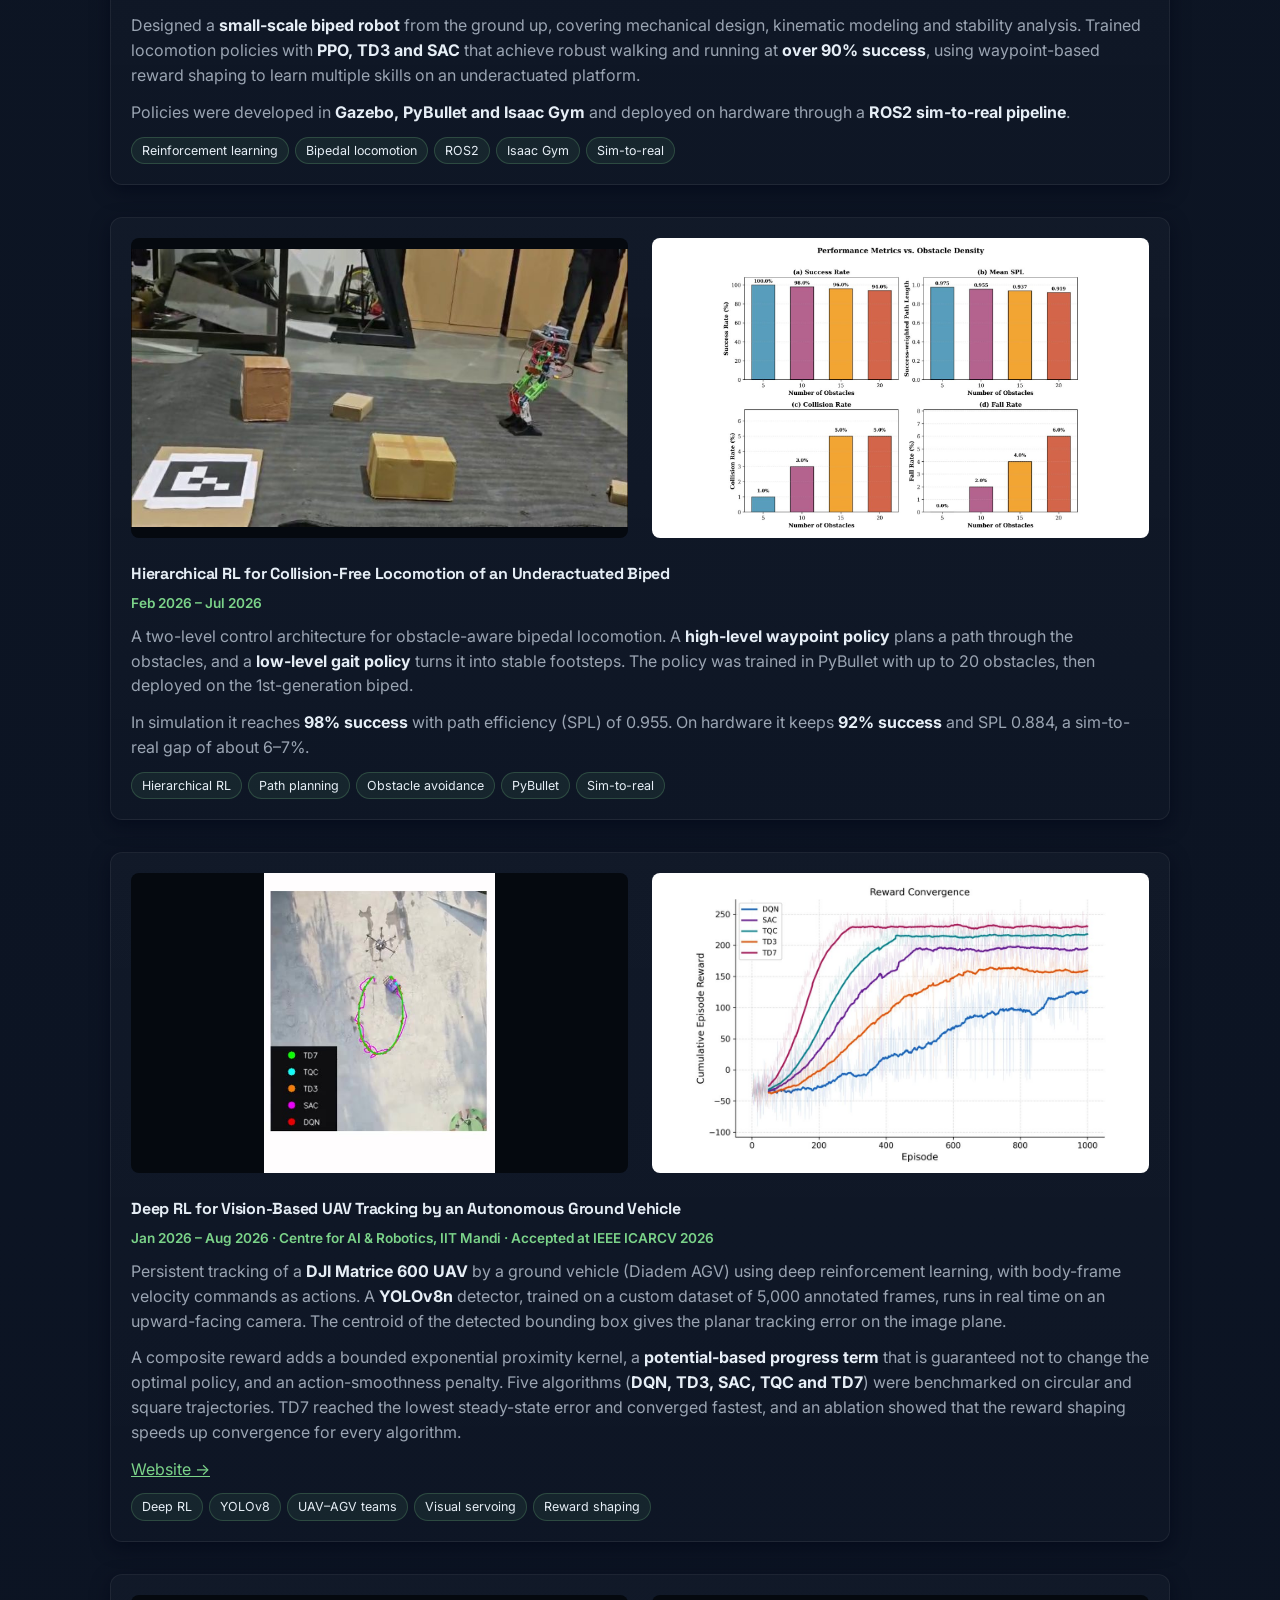
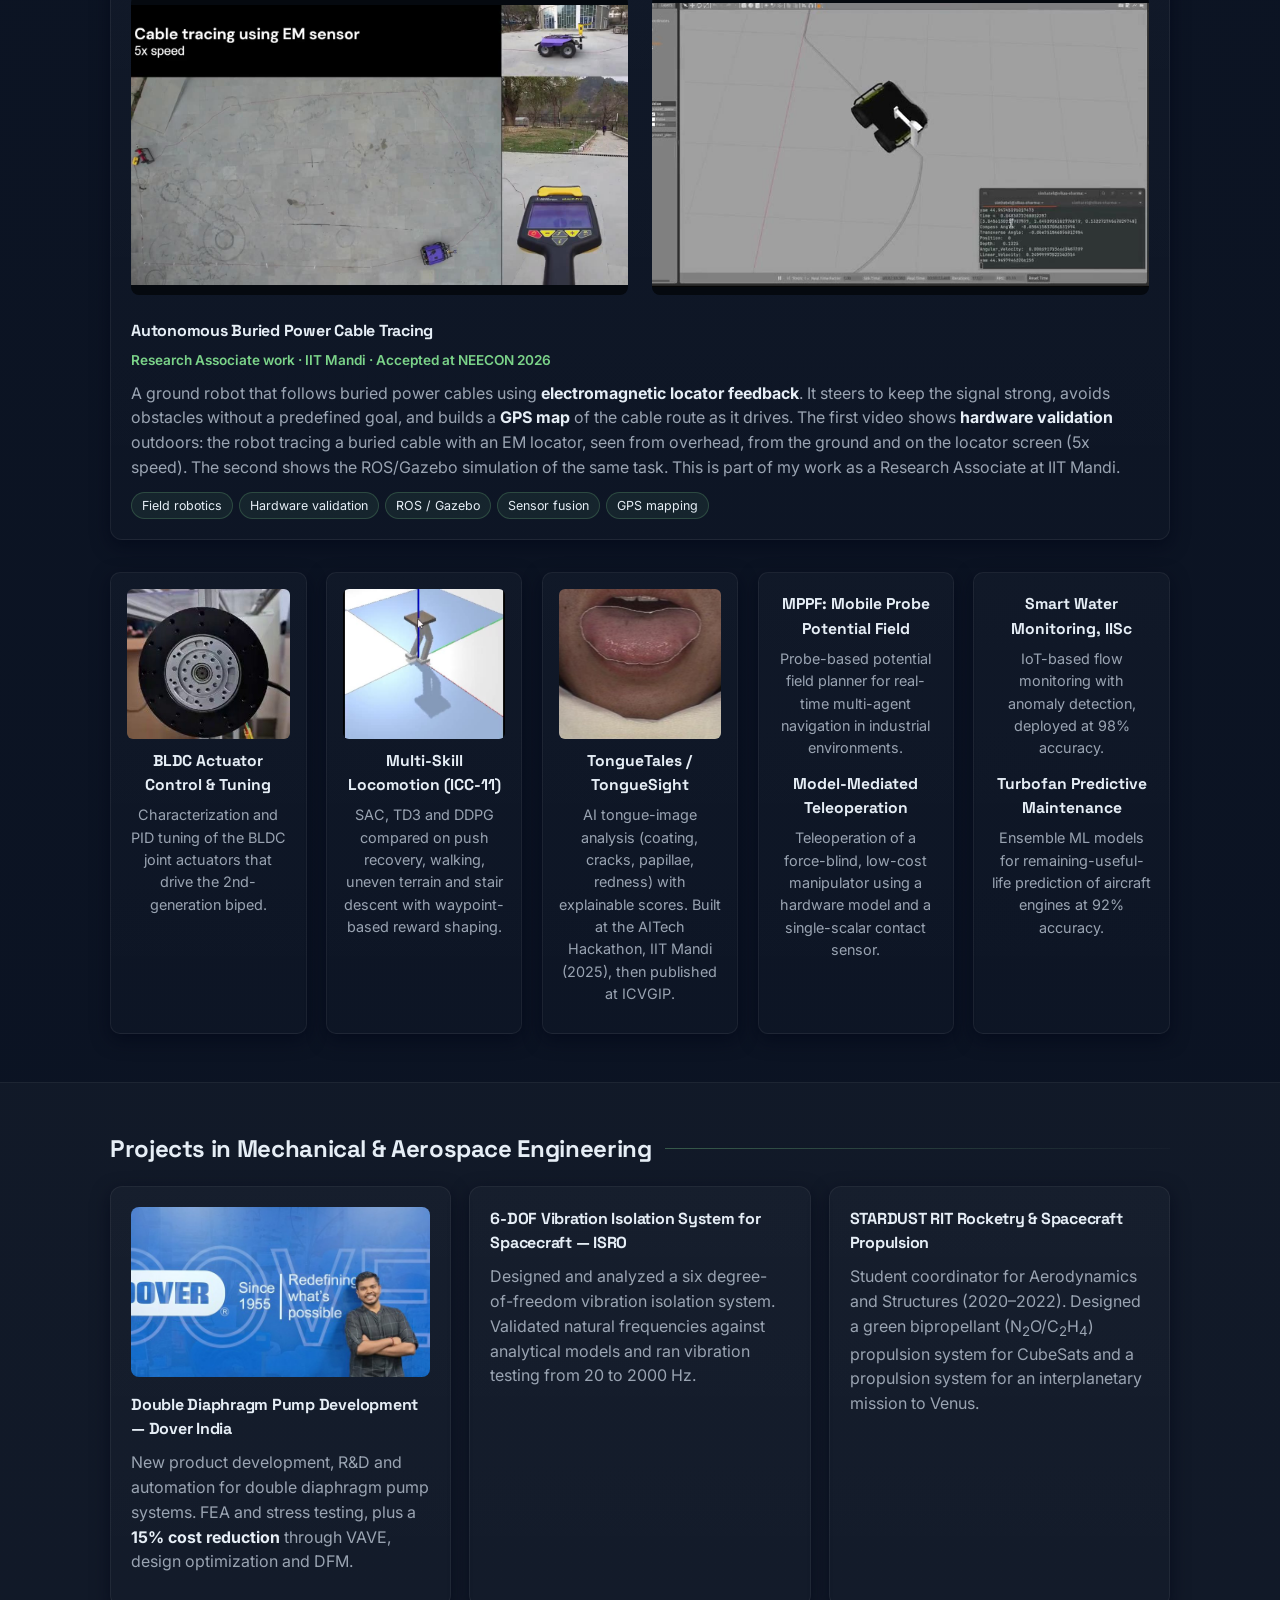
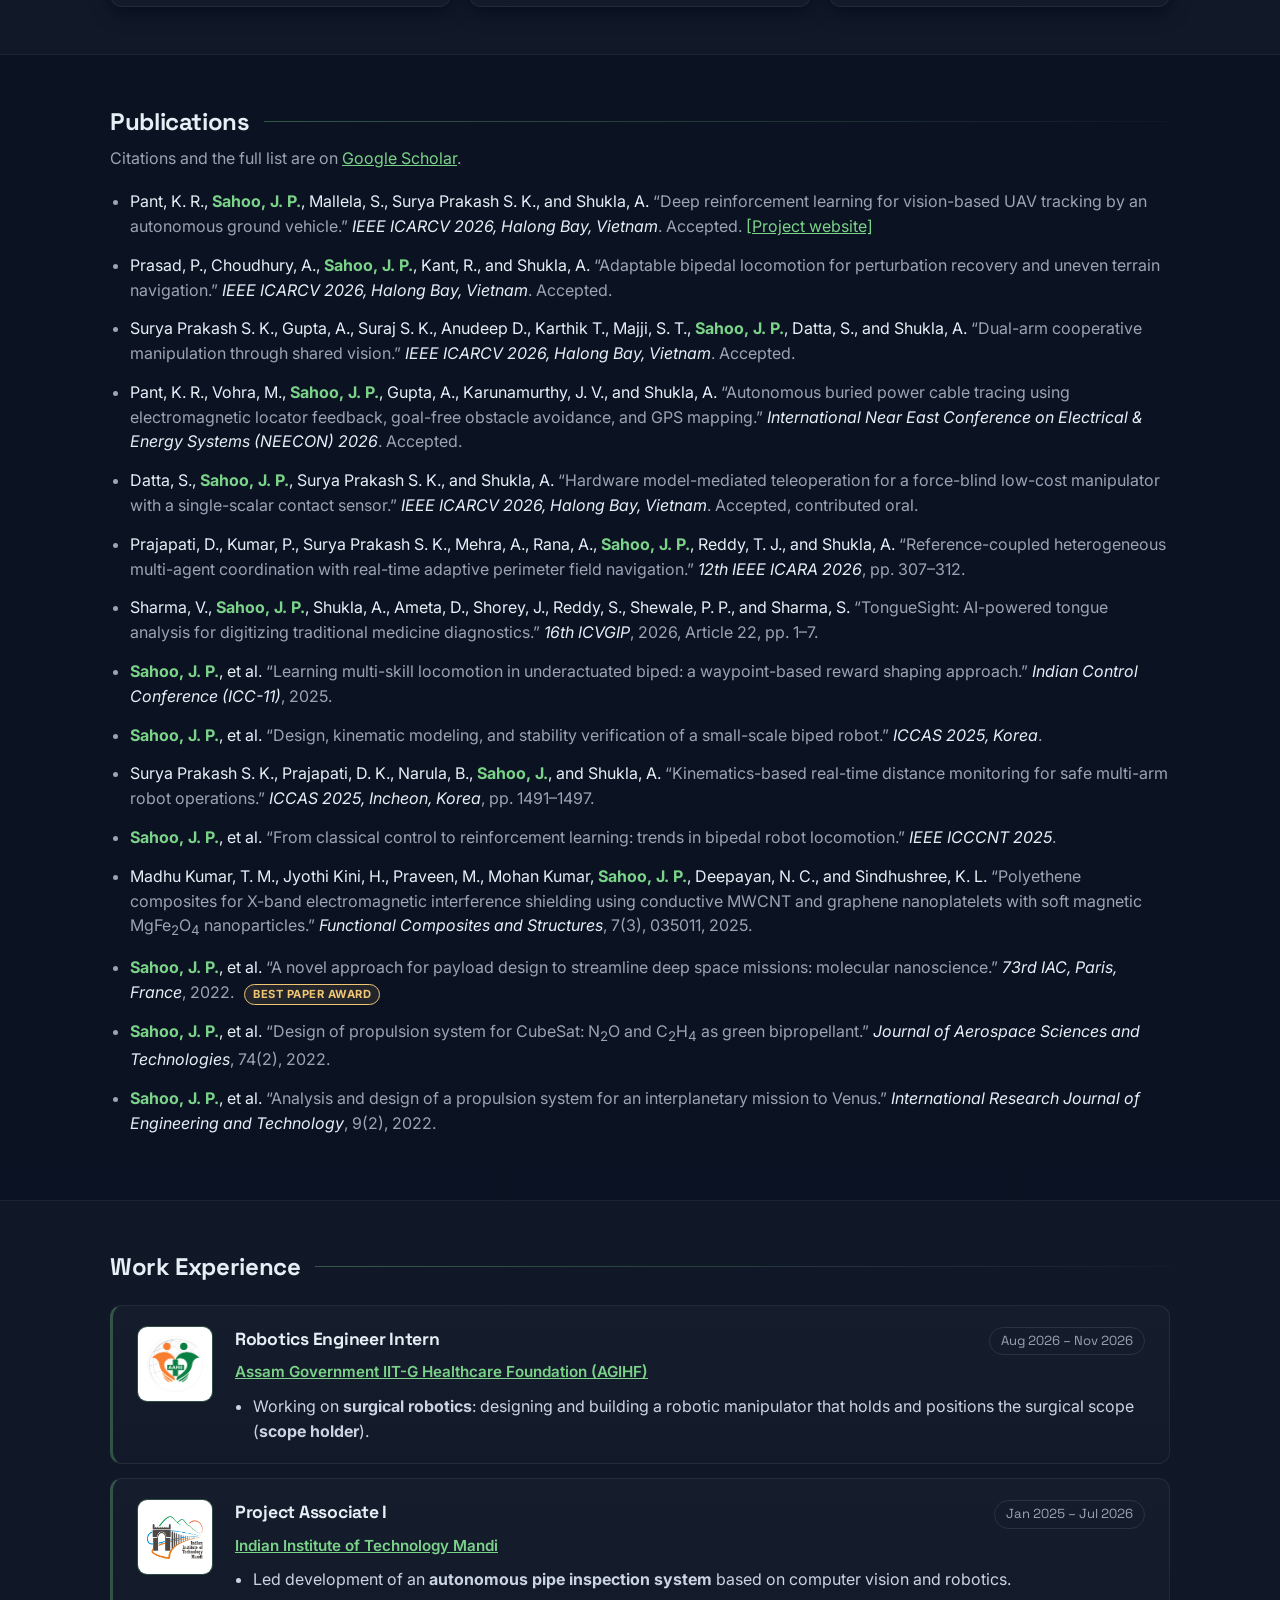
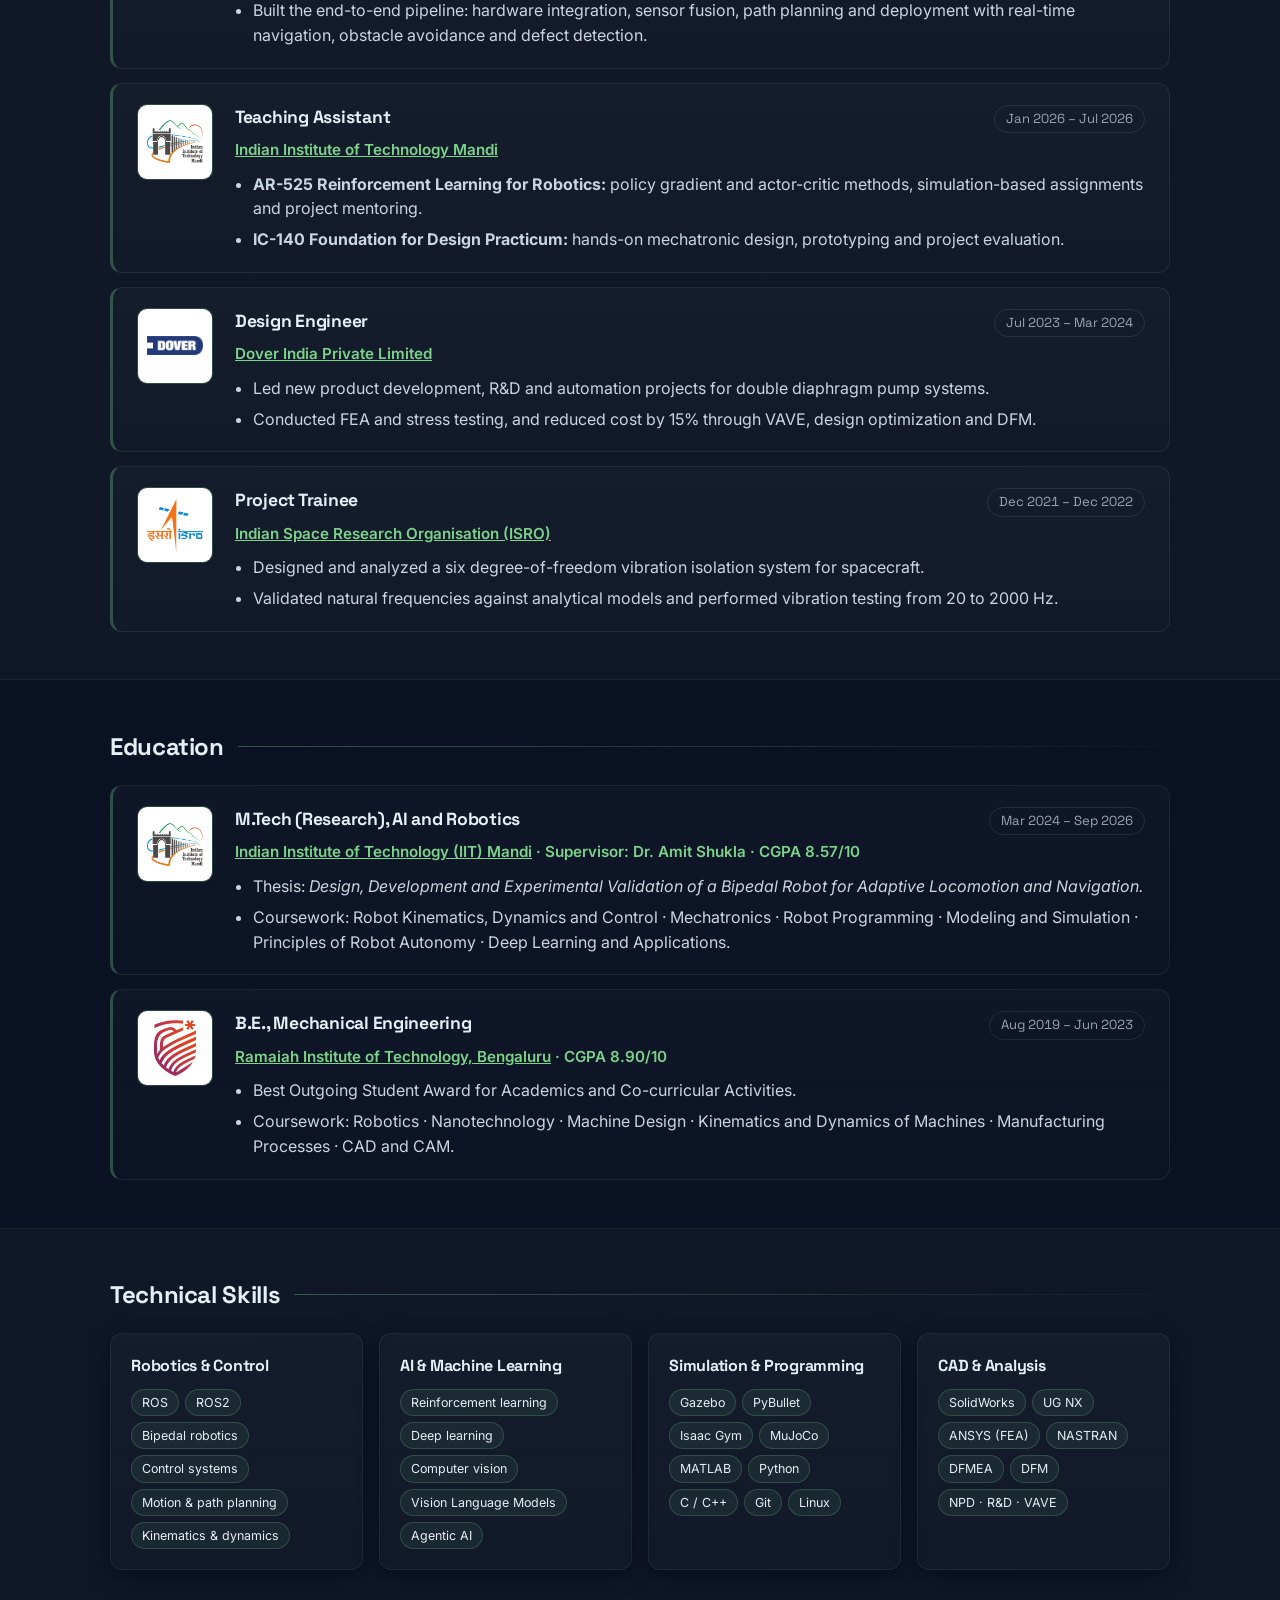
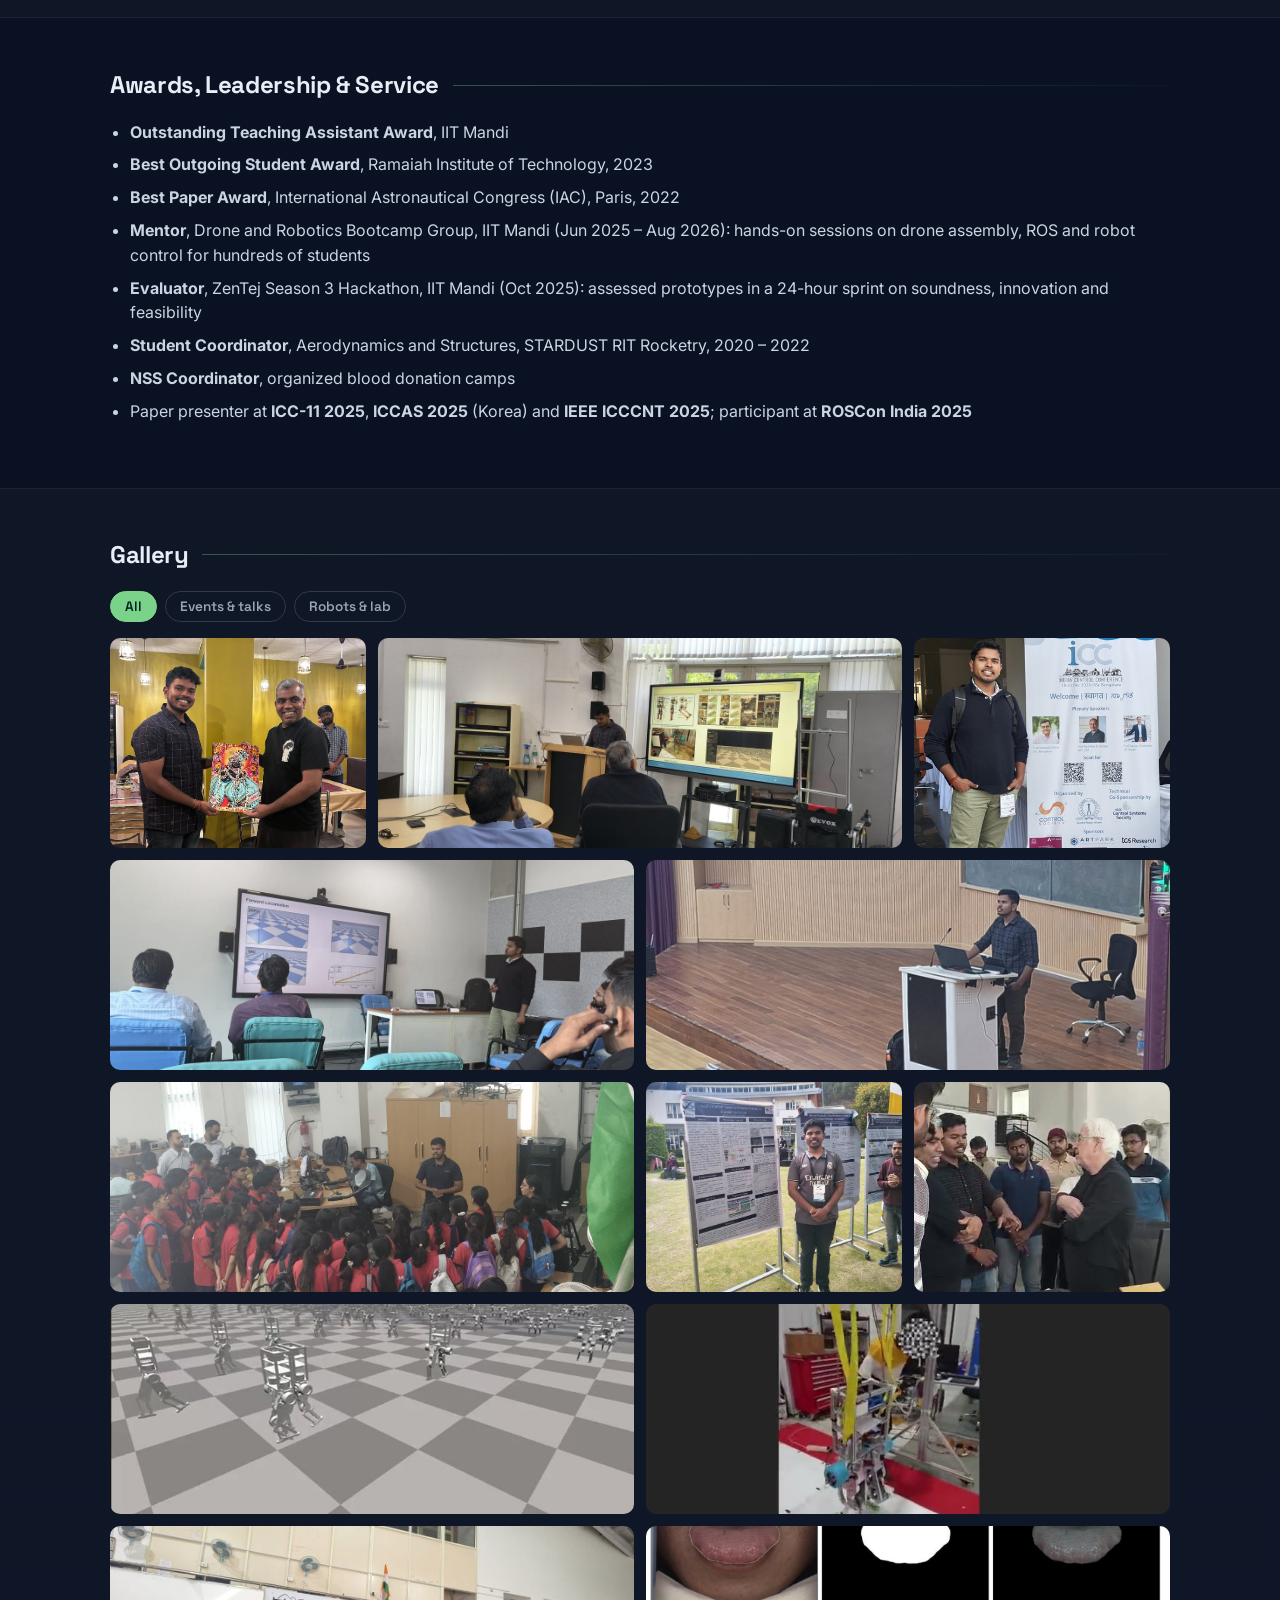
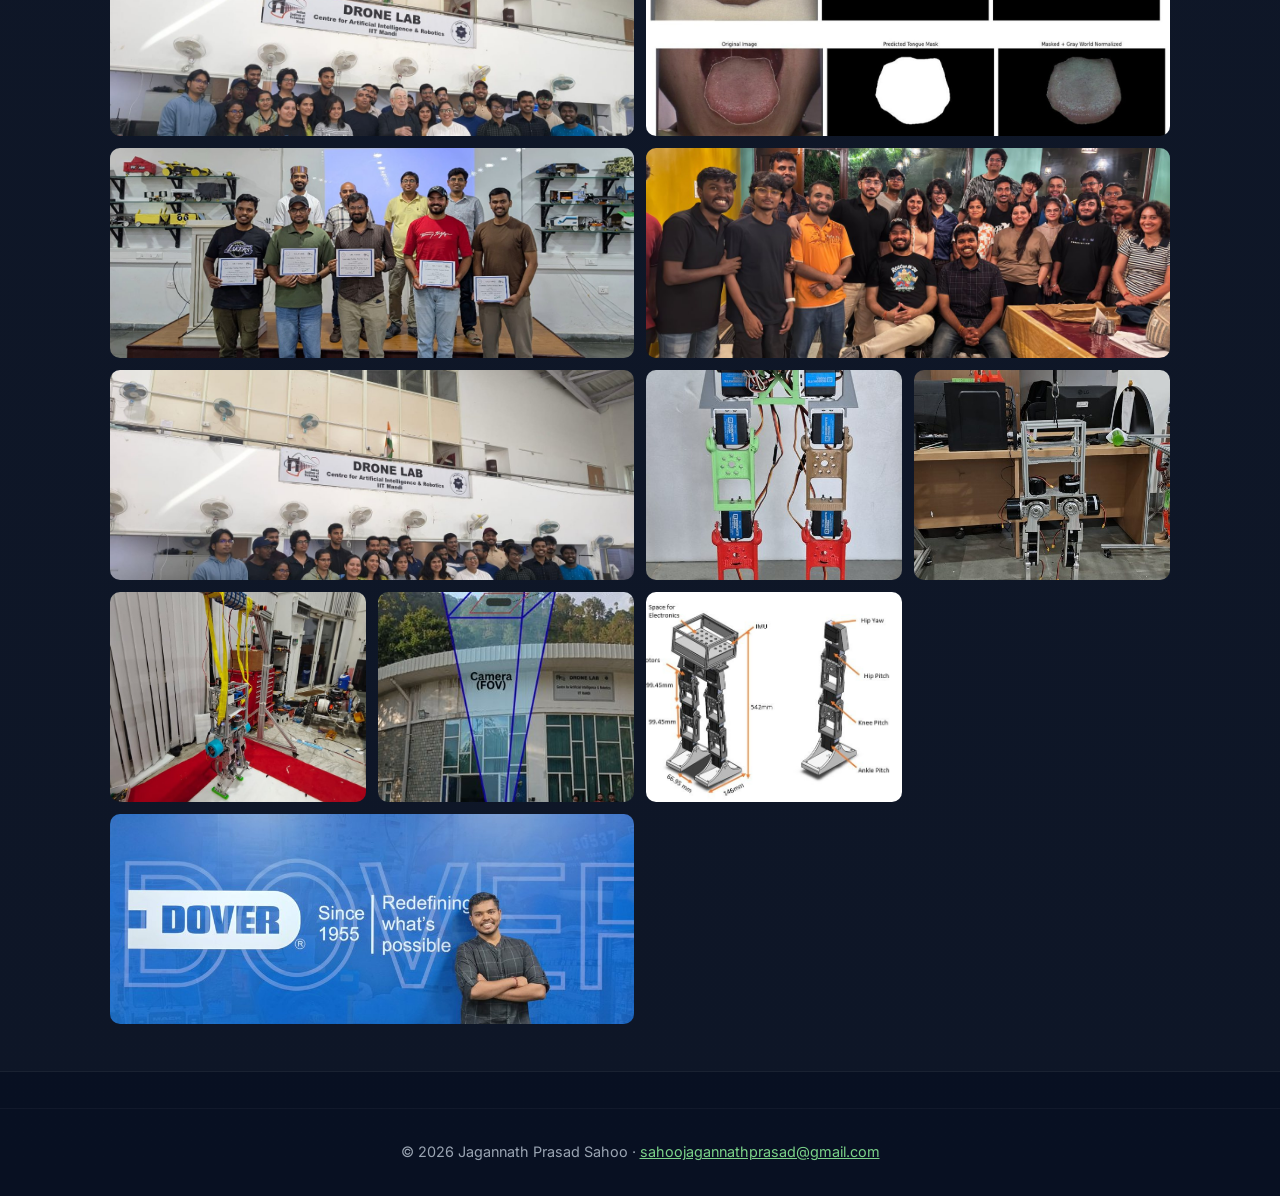
==== commit cc83ac22: "Link UAV paper to project website Co-Authored-By: Claude Opus 5.5 <noreply@anthropic.com>" ====
--- a/index.html
+++ b/index.html
@@ -393,7 +393,7 @@
       <h3>Publications</h3>
       <p class="pubs-note">Citations and the full list are on <a href="https://scholar.google.com/citations?user=o8FPbNMAAAAJ&amp;hl=en" target="_blank" rel="noopener">Google Scholar</a>.</p>
       <ul class="pubs">
-        <li><span>Pant, K. R., <strong>Sahoo, J. P.</strong>, Mallela, S., Surya Prakash S. K., and Shukla, A.</span> “Deep reinforcement learning for vision-based UAV tracking by an autonomous ground vehicle.” <em>IEEE ICARCV 2026, Halong Bay, Vietnam</em>. Accepted.</li>
+        <li><span>Pant, K. R., <strong>Sahoo, J. P.</strong>, Mallela, S., Surya Prakash S. K., and Shukla, A.</span> “Deep reinforcement learning for vision-based UAV tracking by an autonomous ground vehicle.” <em>IEEE ICARCV 2026, Halong Bay, Vietnam</em>. Accepted. <a href="https://microgridx.github.io/UAV-AGV_Collaboration_website/" target="_blank" rel="noopener">[Project website]</a></li>
         <li><span>Prasad, P., Choudhury, A., <strong>Sahoo, J. P.</strong>, Kant, R., and Shukla, A.</span> “Adaptable bipedal locomotion for perturbation recovery and uneven terrain navigation.” <em>IEEE ICARCV 2026, Halong Bay, Vietnam</em>. Accepted.</li>
         <li><span>Surya Prakash S. K., Gupta, A., Suraj S. K., Anudeep D., Karthik T., Majji, S. T., <strong>Sahoo, J. P.</strong>, Datta, S., and Shukla, A.</span> “Dual-arm cooperative manipulation through shared vision.” <em>IEEE ICARCV 2026, Halong Bay, Vietnam</em>. Accepted.</li>
         <li><span>Pant, K. R., Vohra, M., <strong>Sahoo, J. P.</strong>, Gupta, A., Karunamurthy, J. V., and Shukla, A.</span> “Autonomous buried power cable tracing using electromagnetic locator feedback, goal-free obstacle avoidance, and GPS mapping.” <em>International Near East Conference on Electrical &amp; Energy Systems (NEECON) 2026</em>. Accepted.</li>
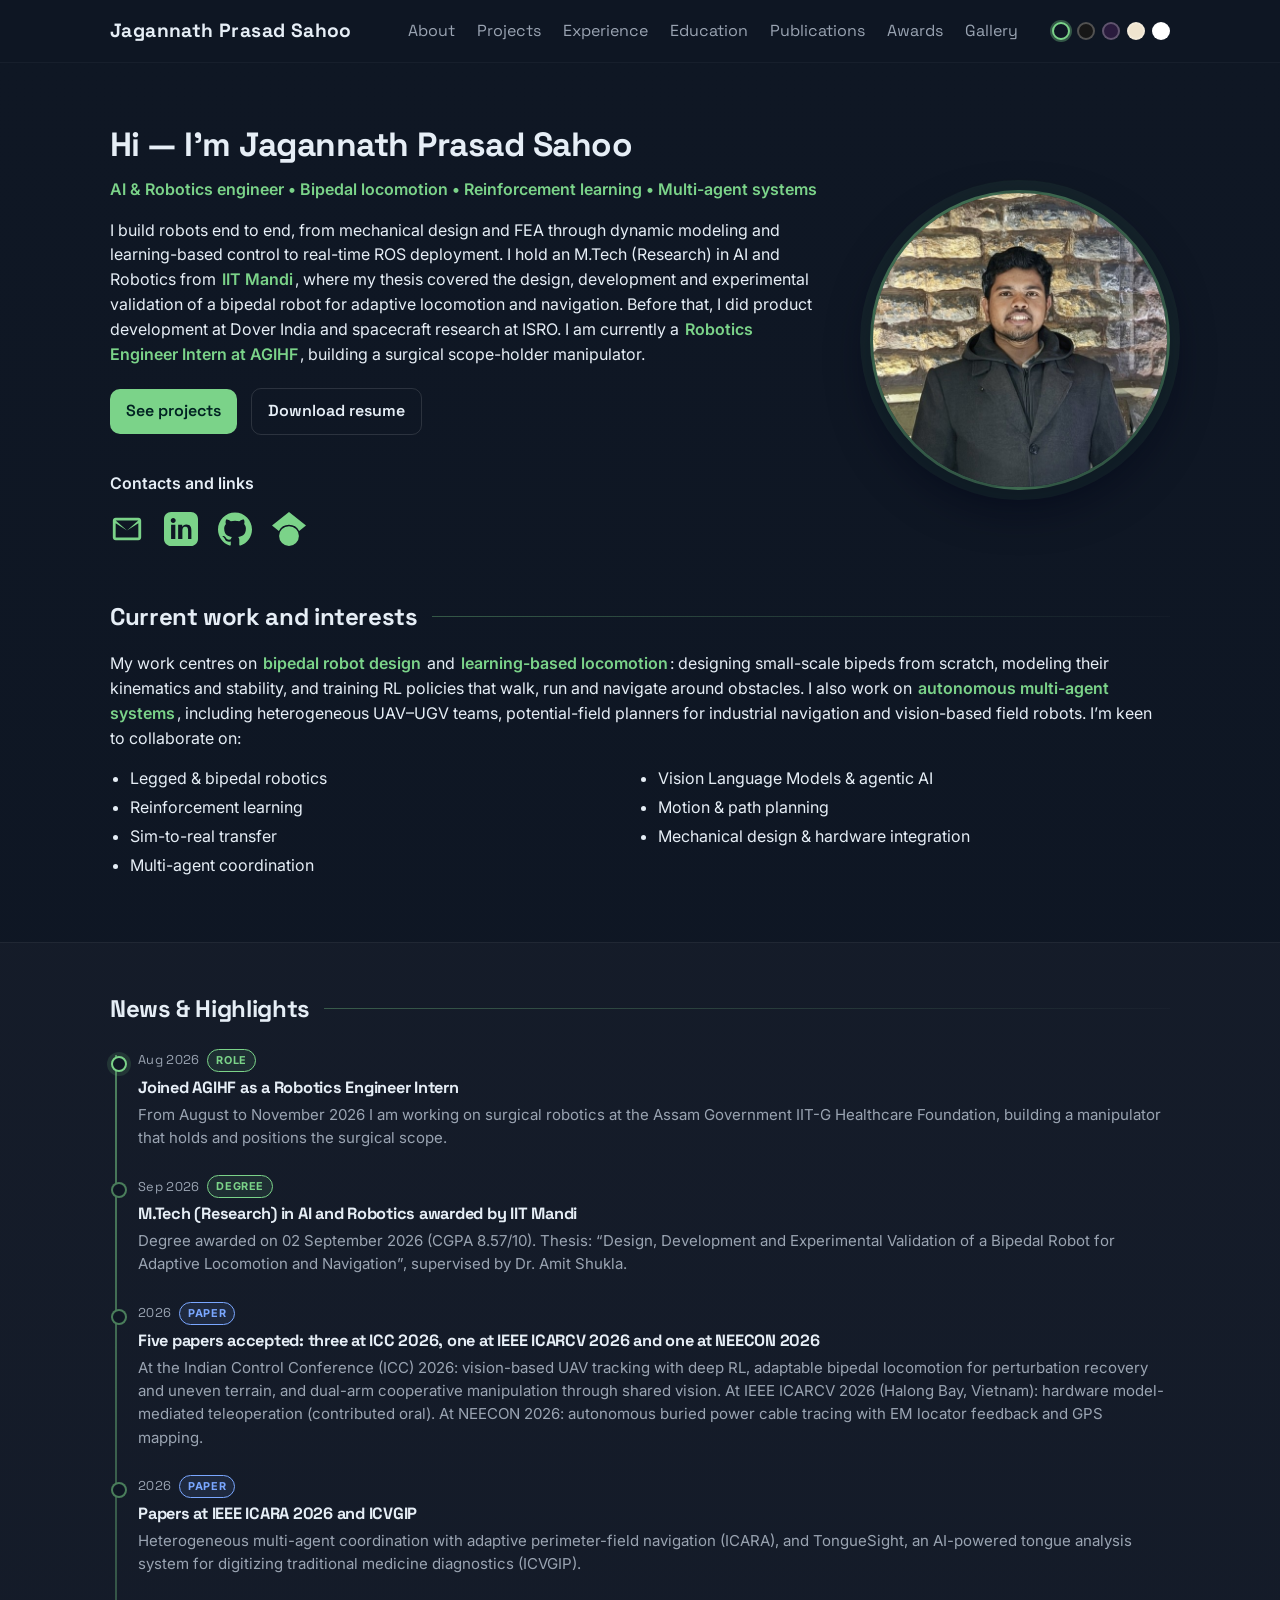
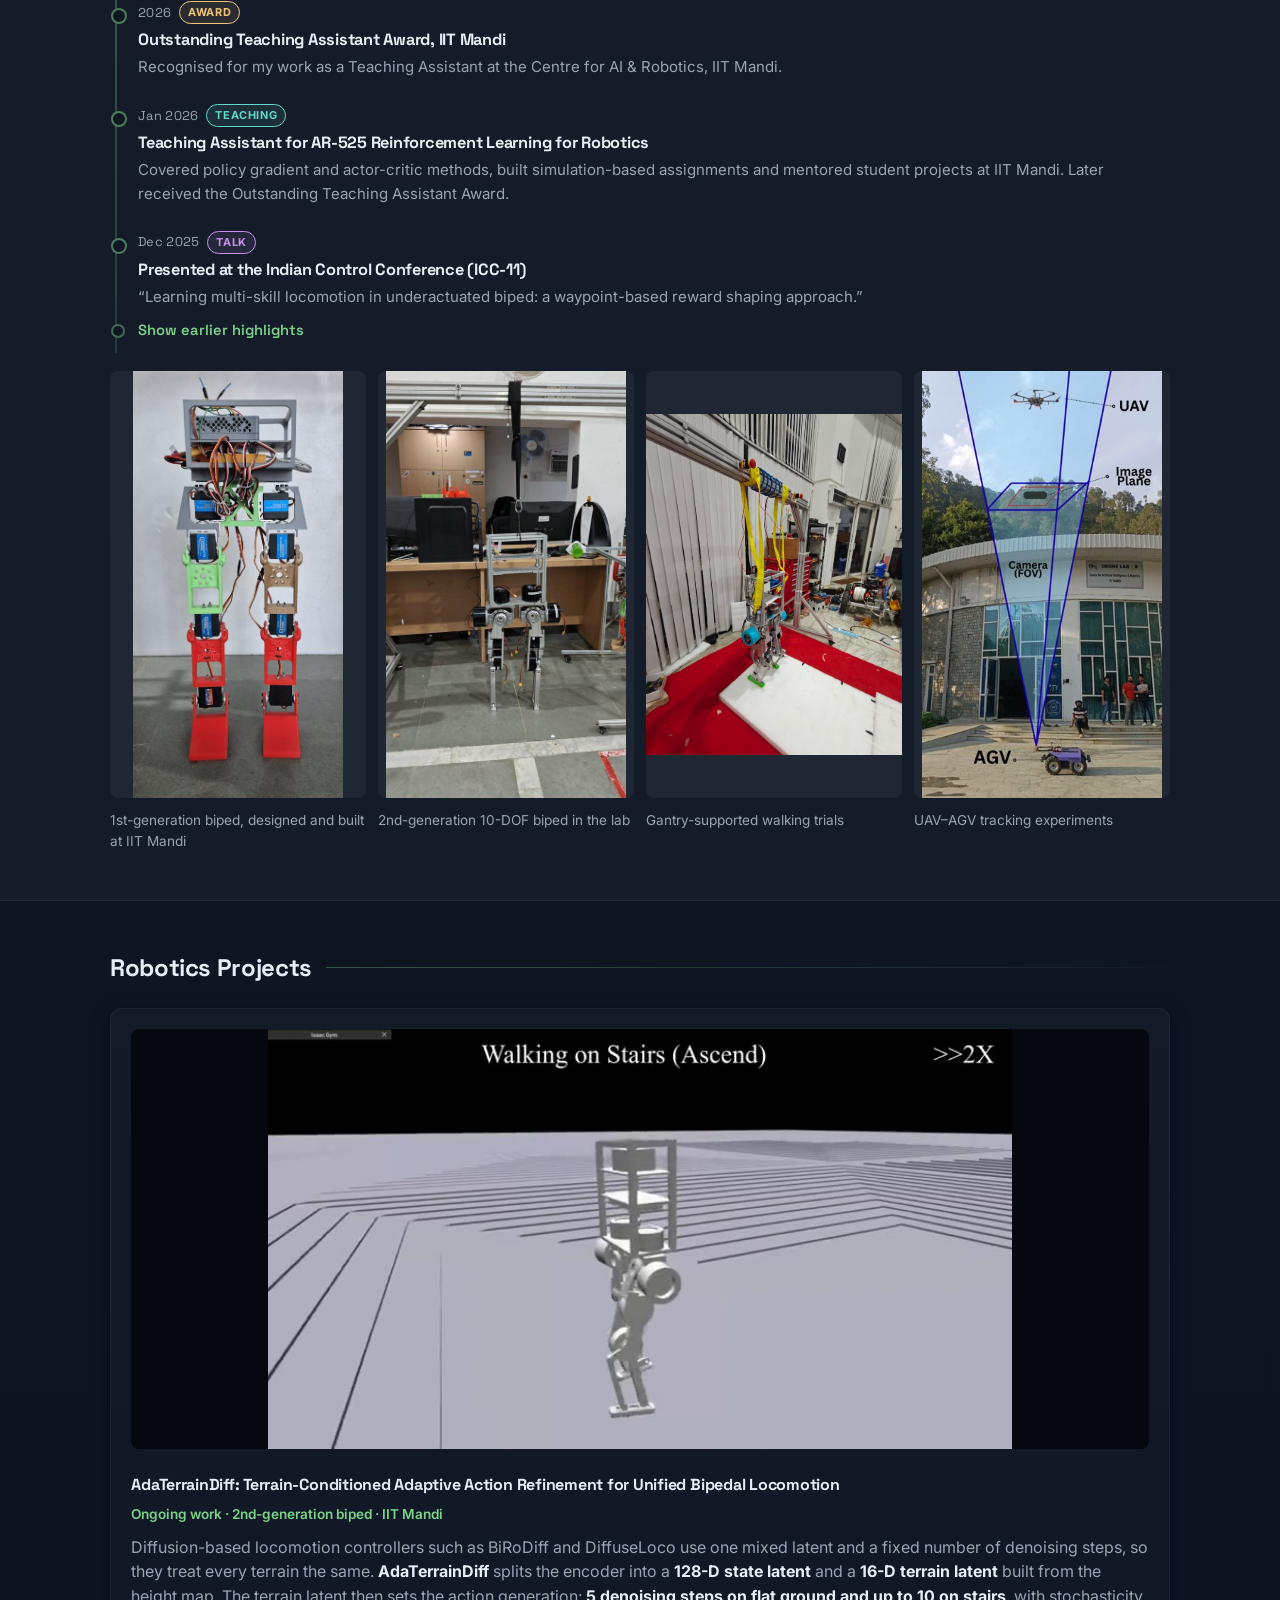
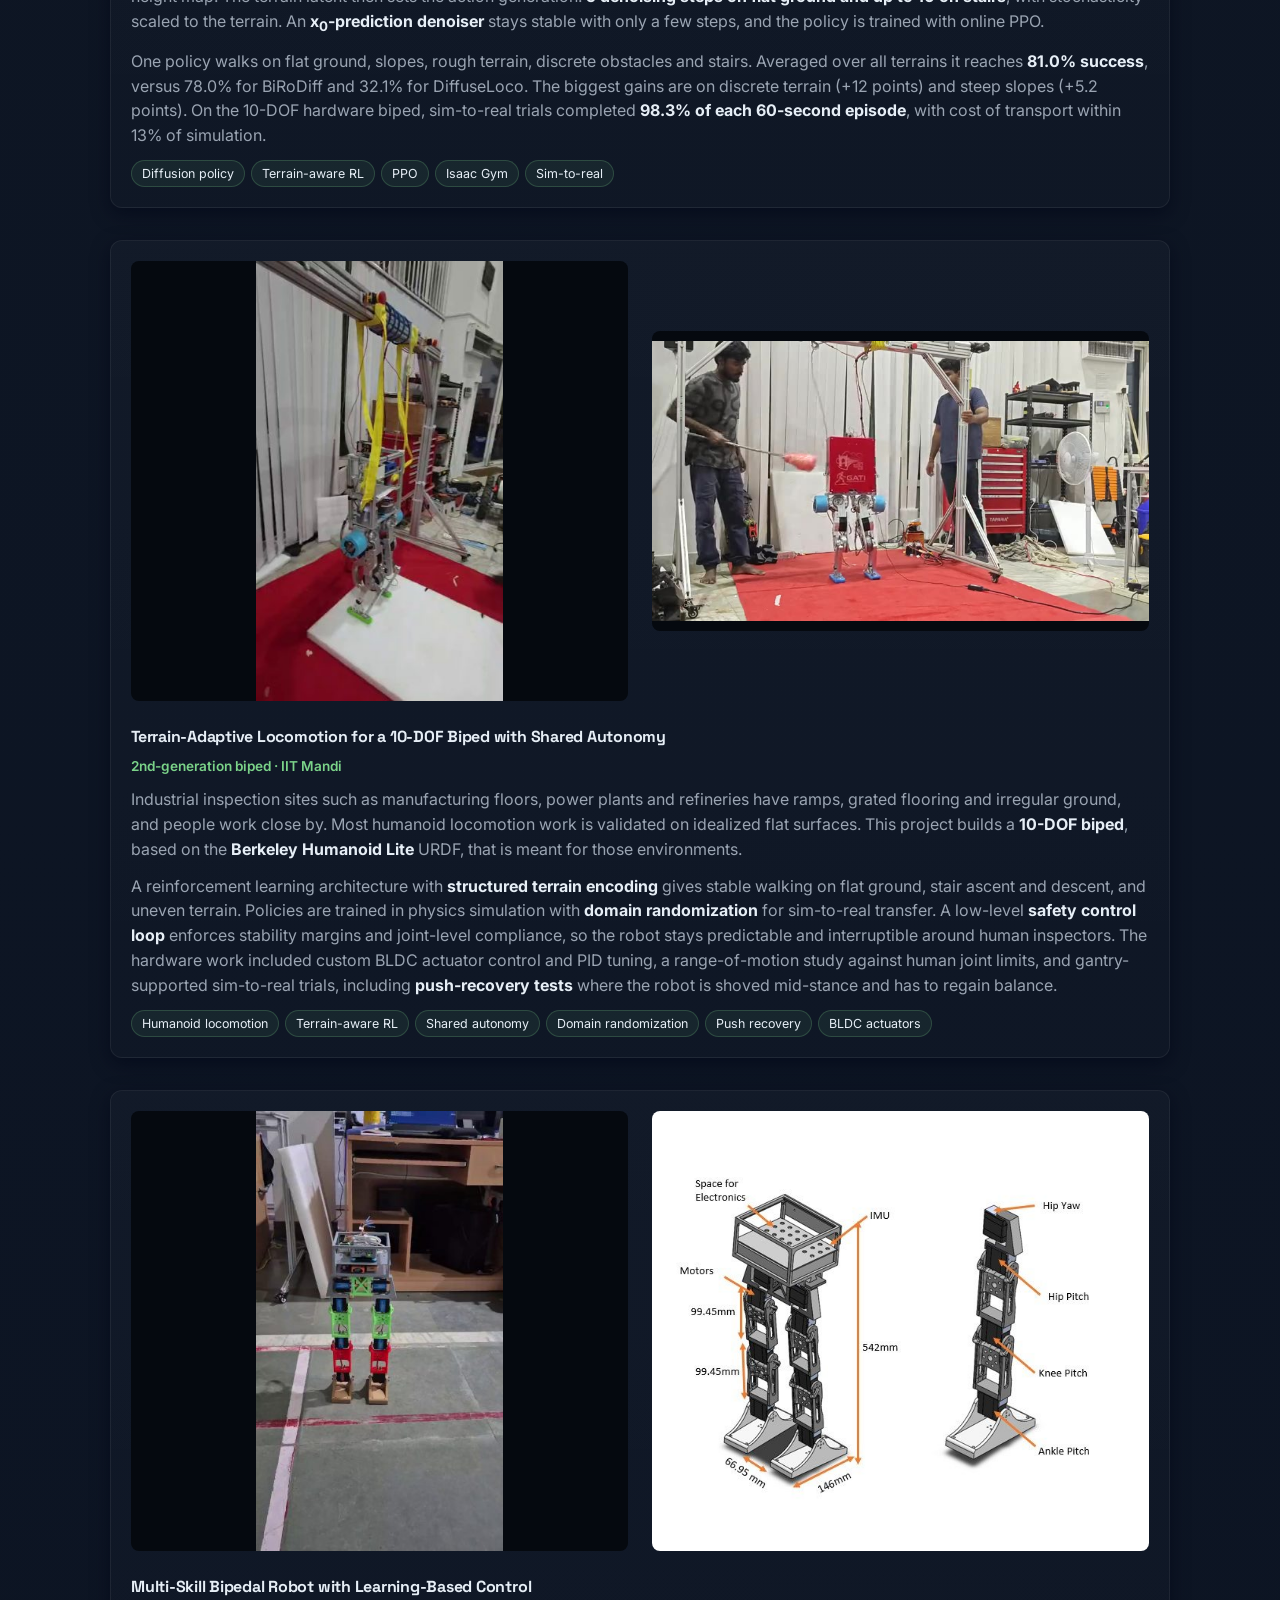
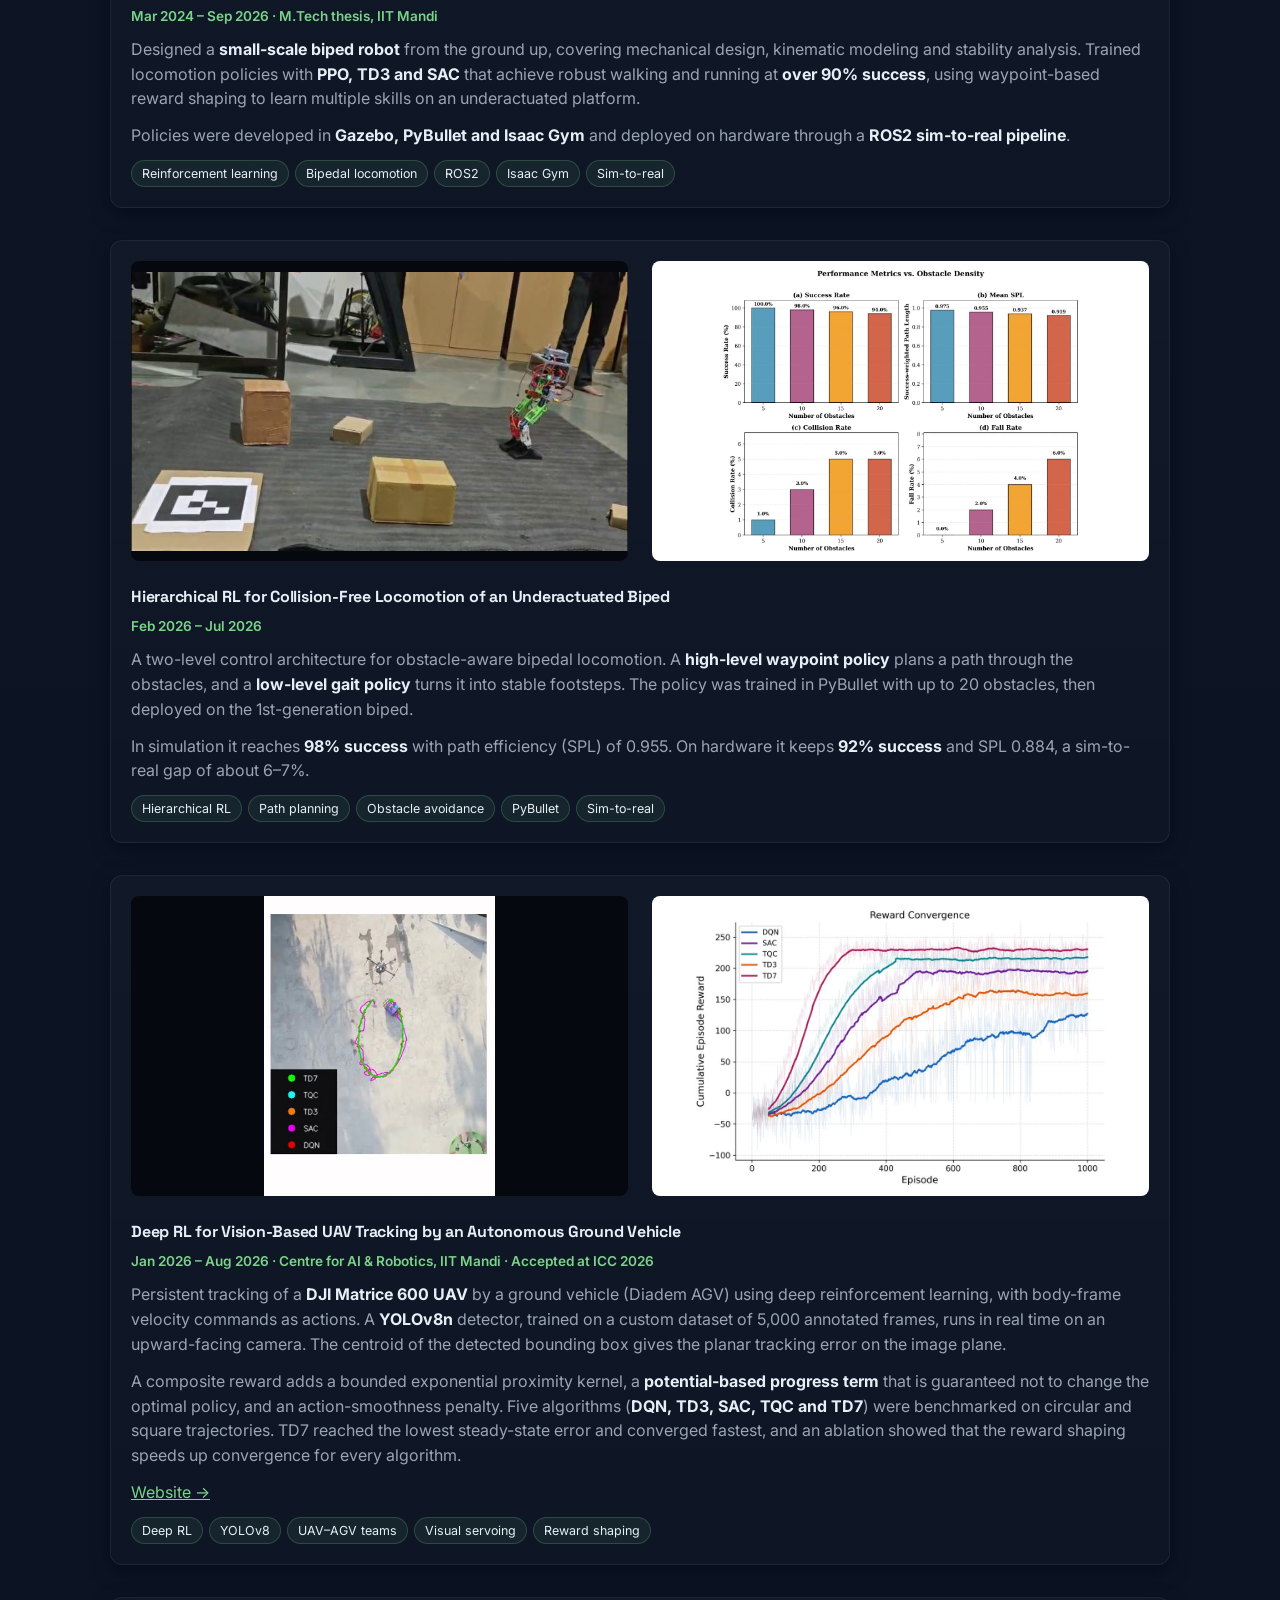
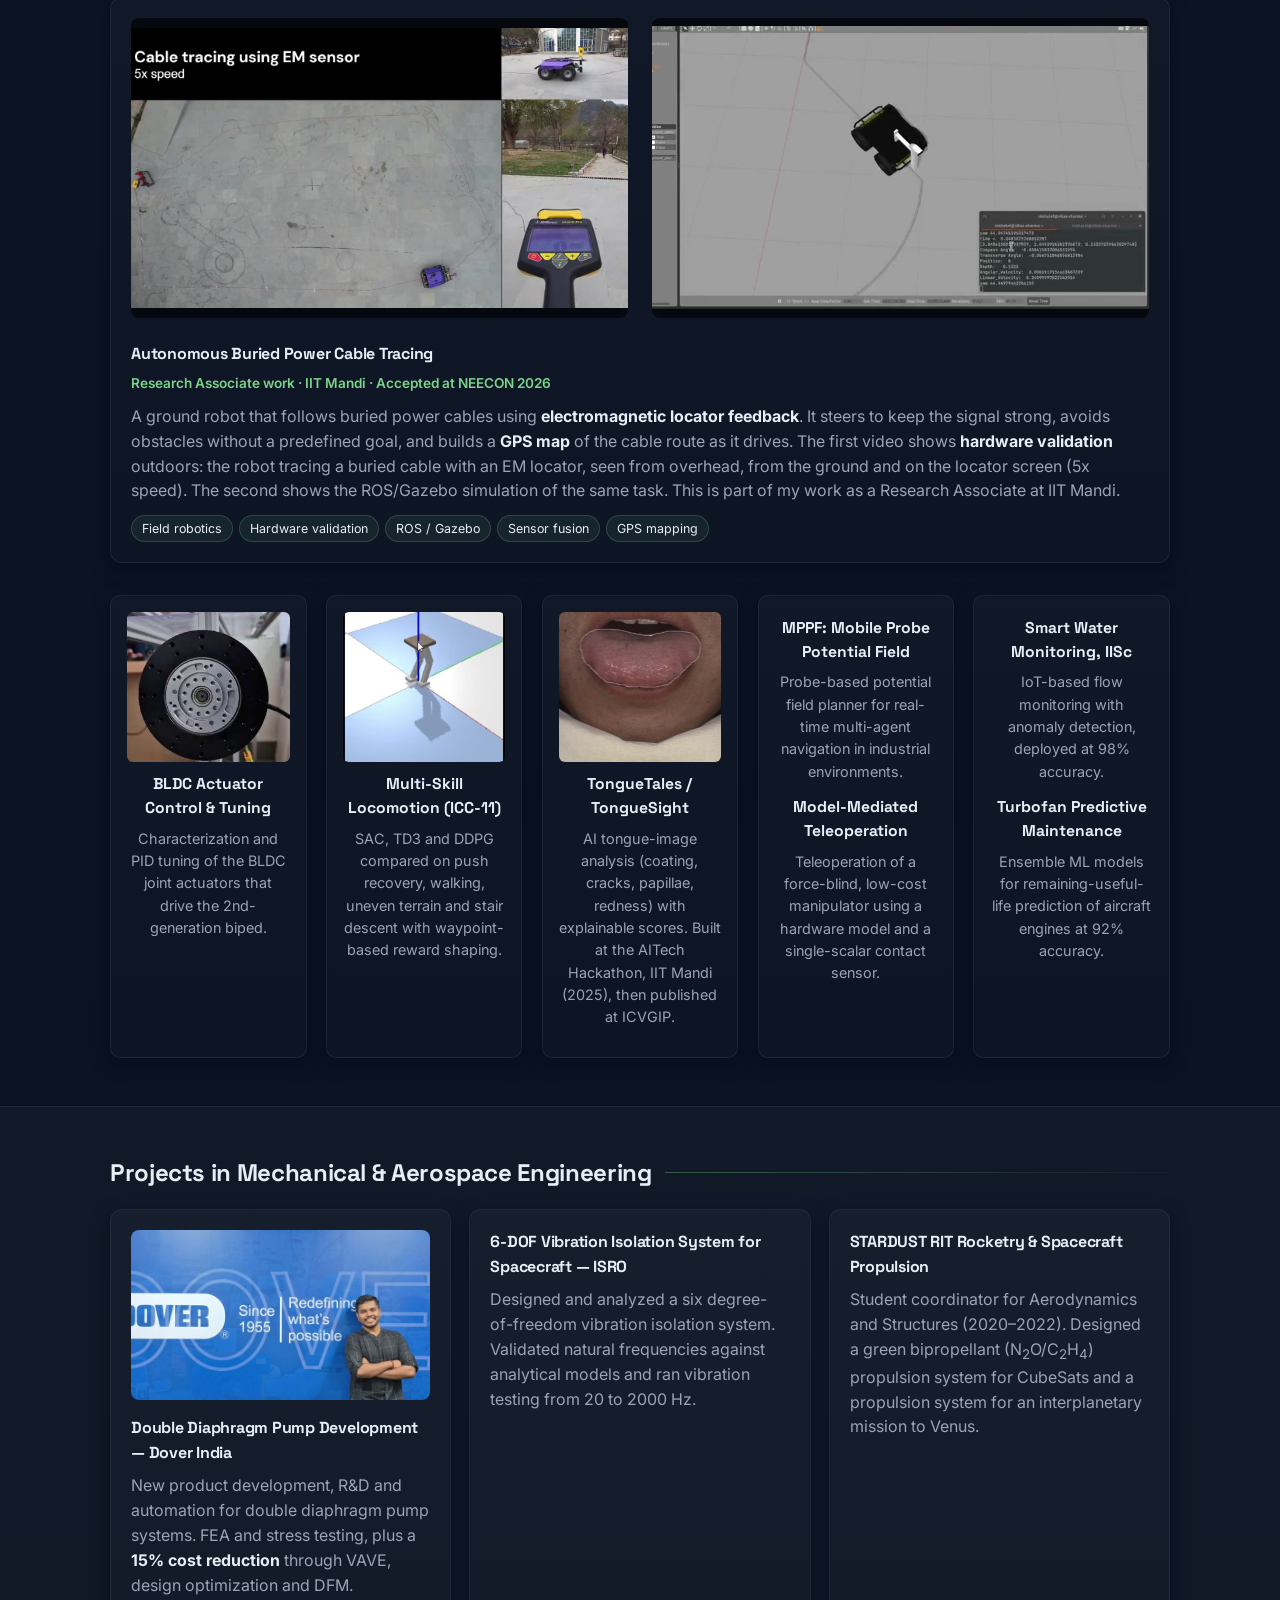
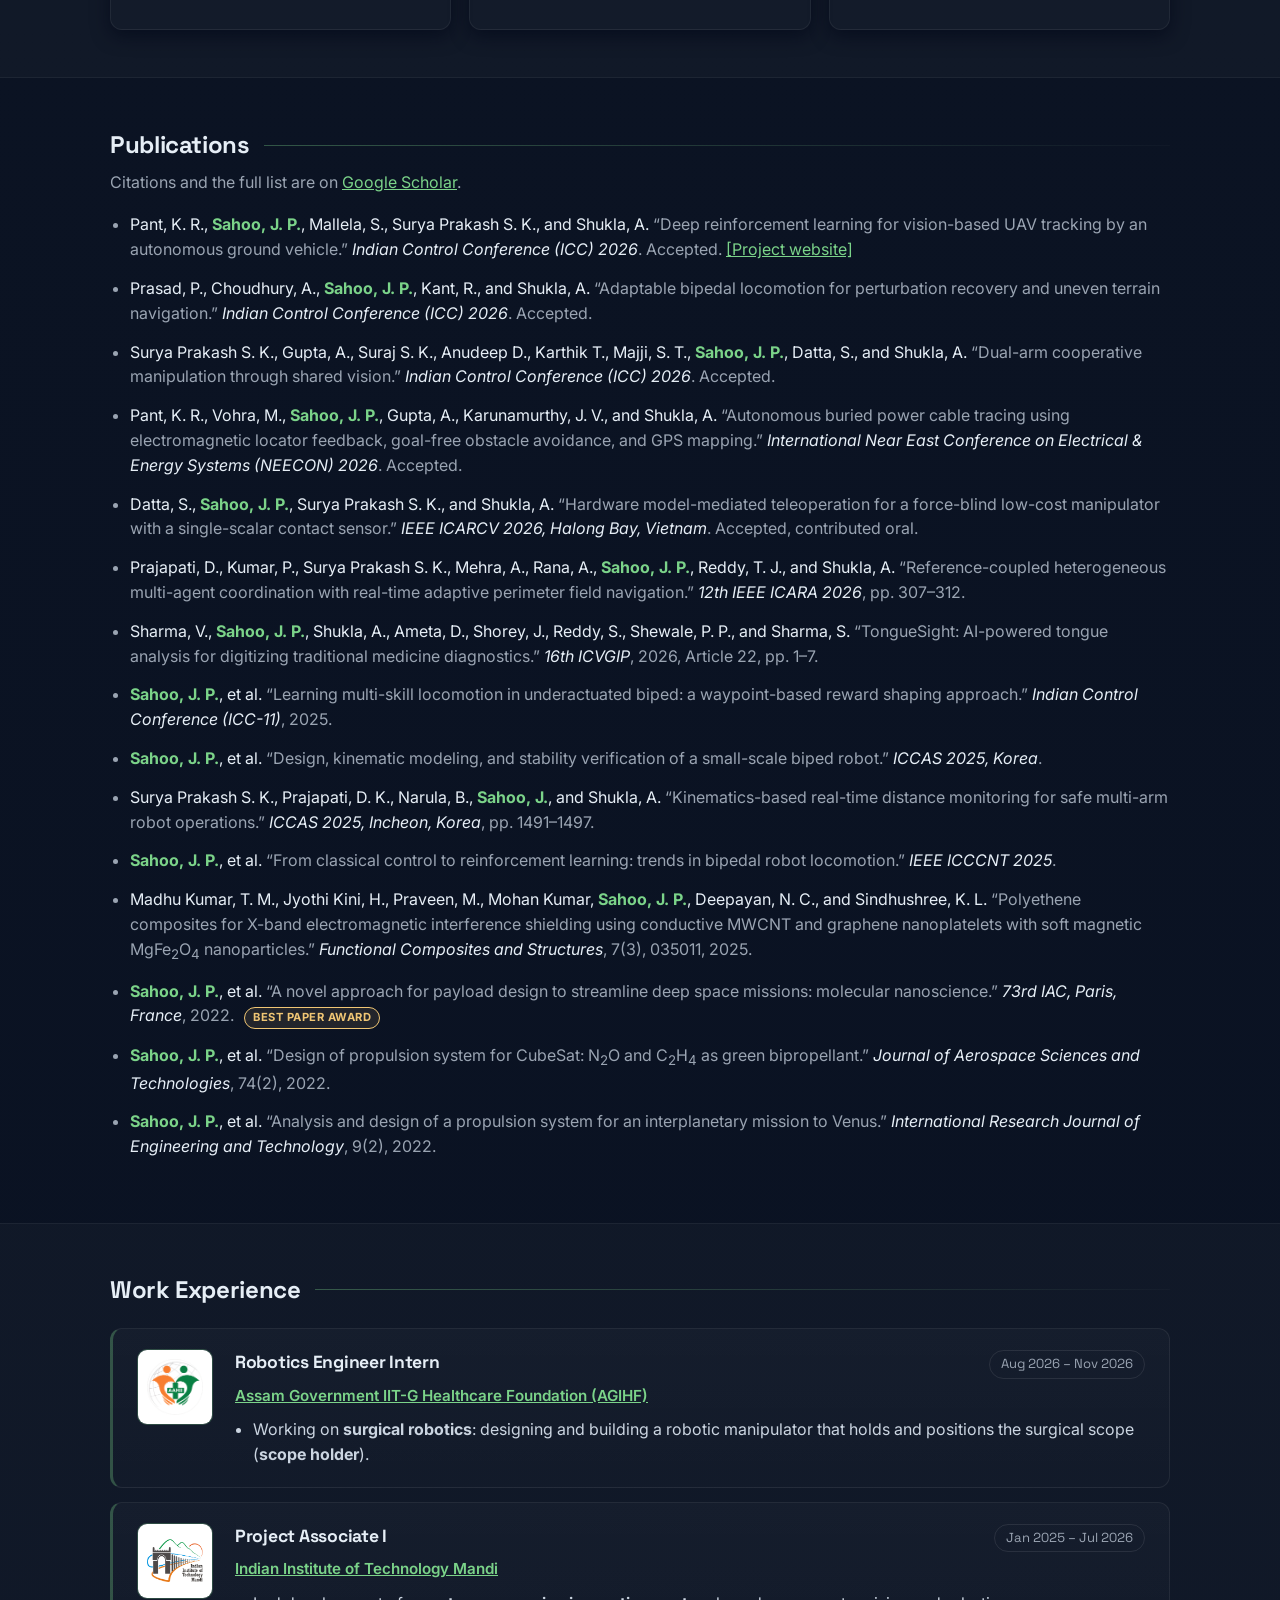
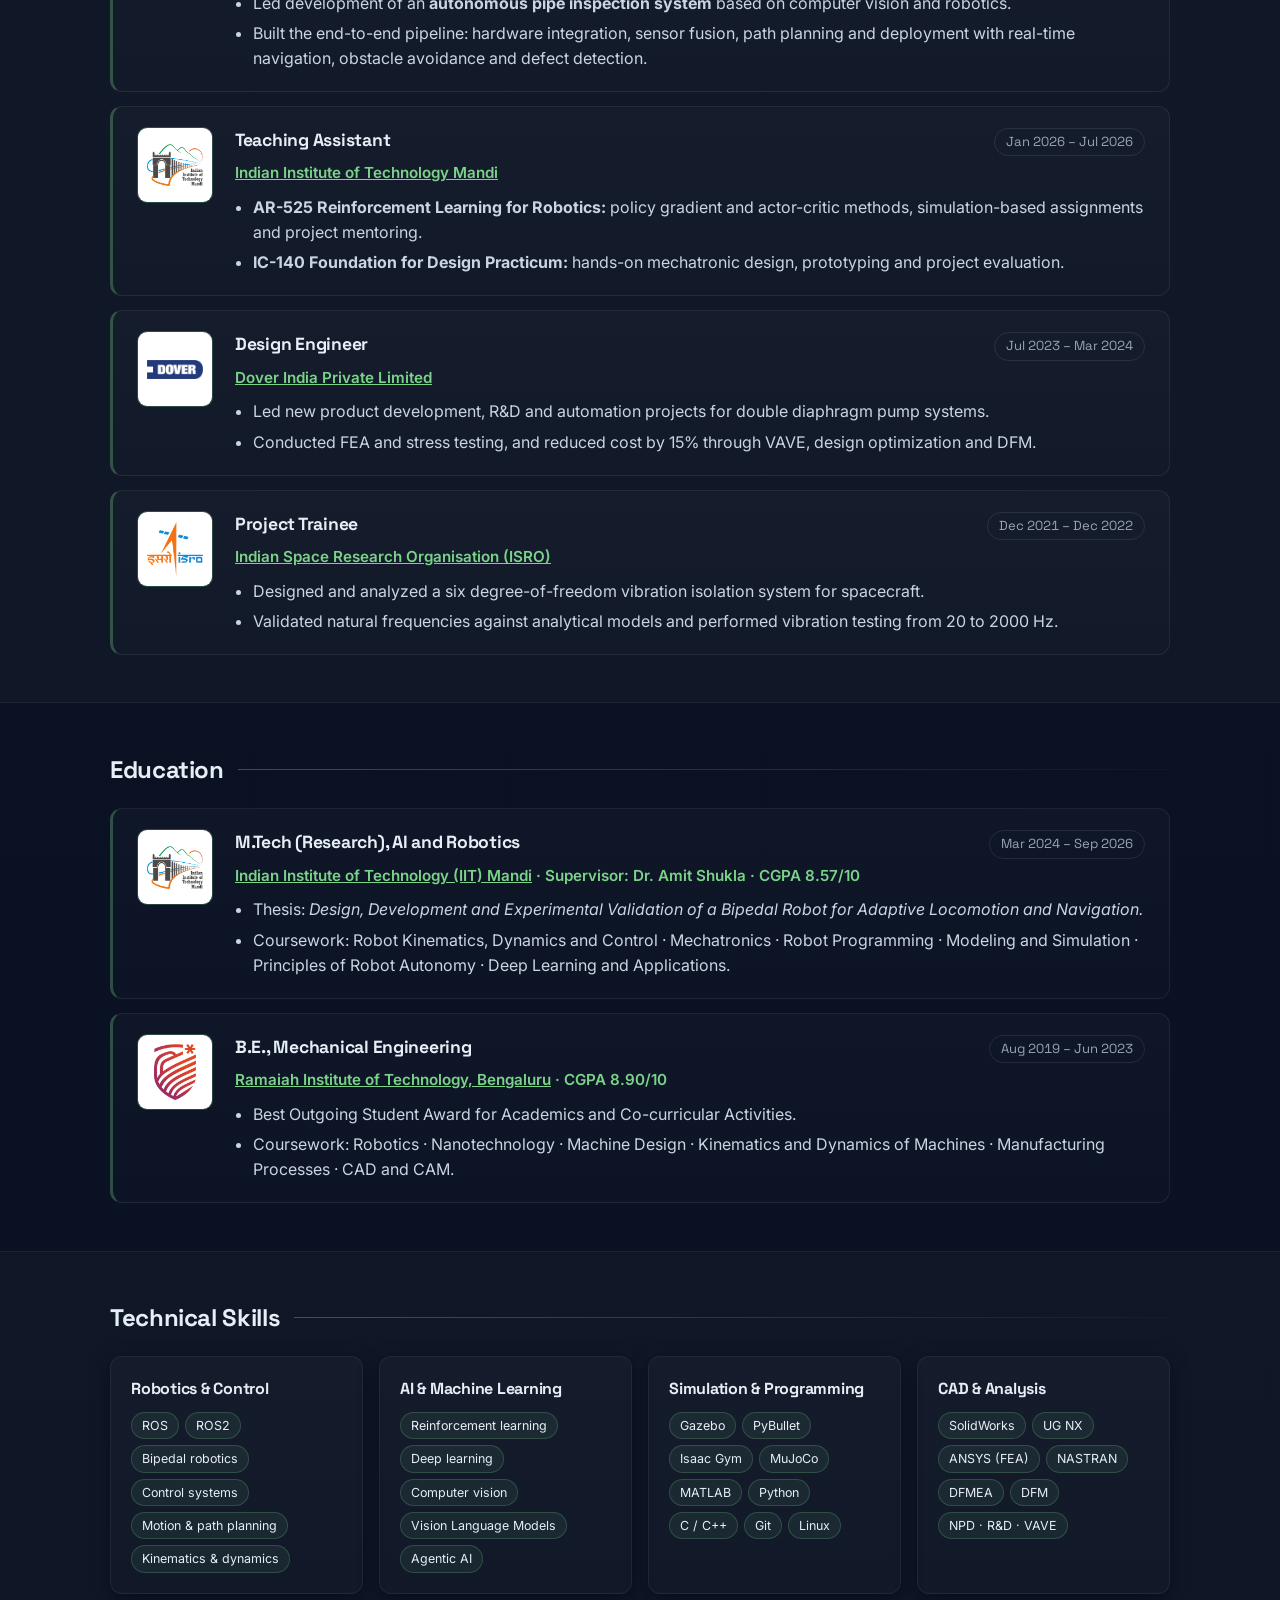
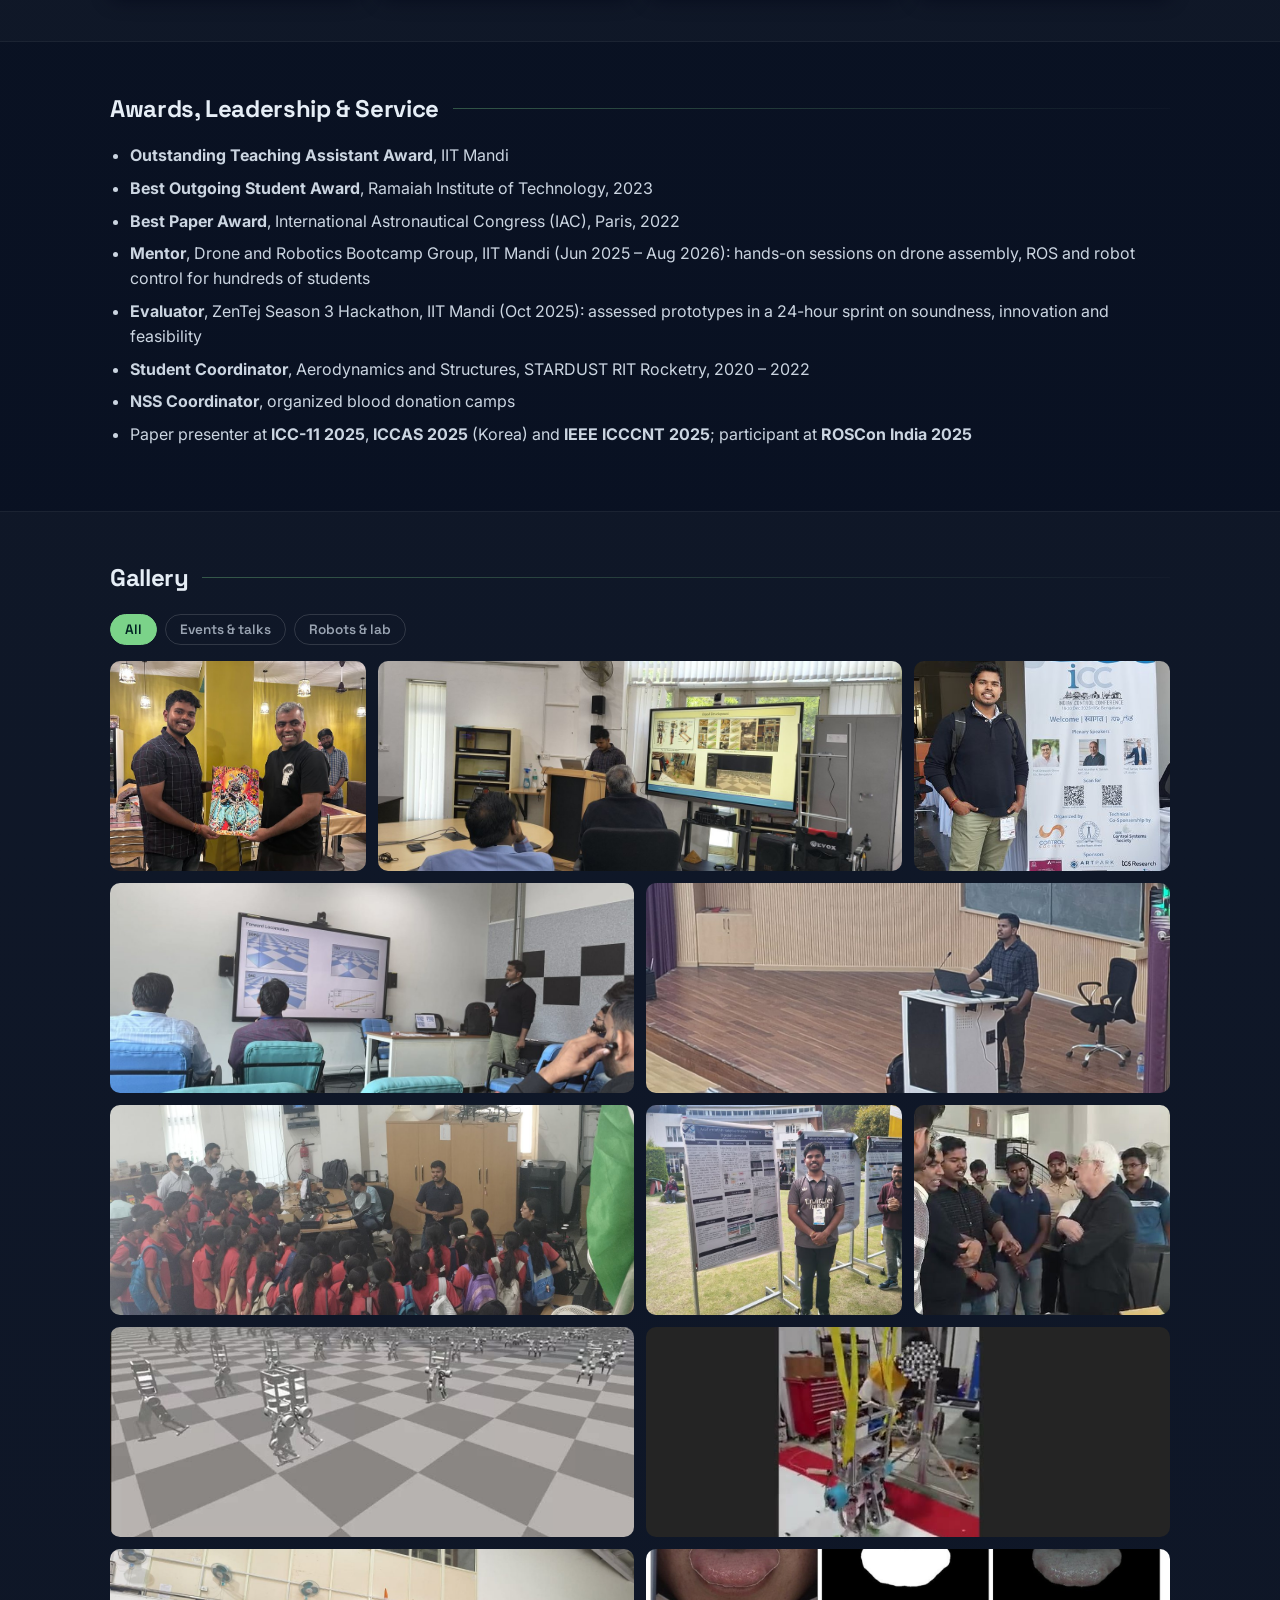
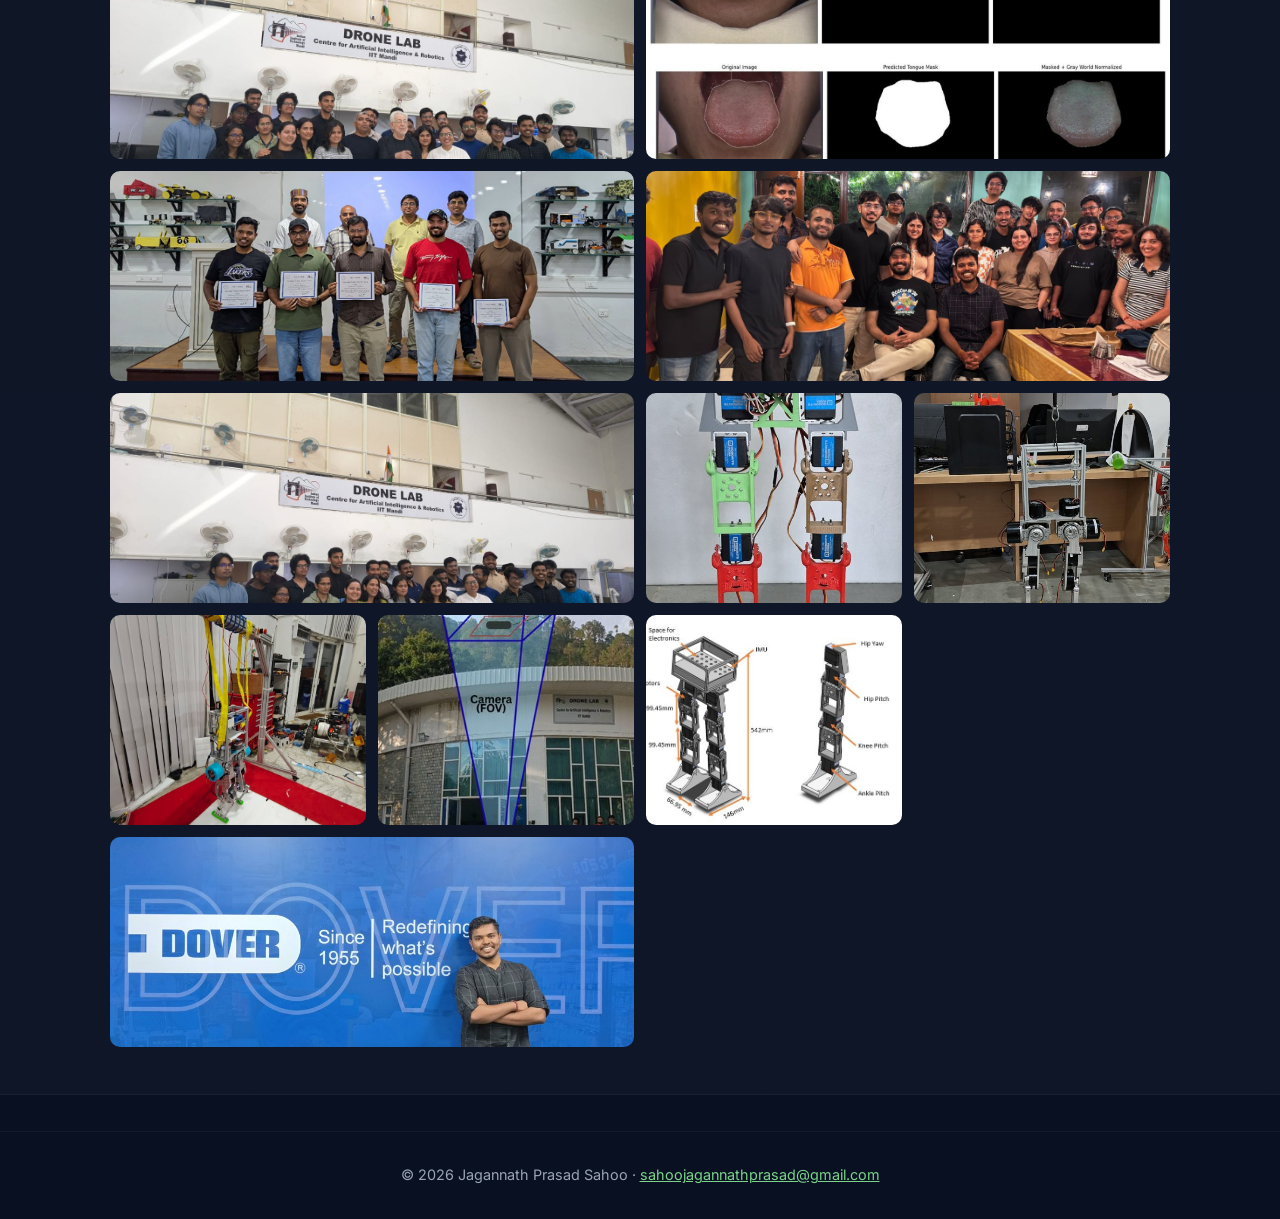
==== commit cdd5b076: "Correct venue of three papers to ICC 2026 Co-Authored-By: Claude Opus 5.5 <noreply@anthropic.com>" ====
--- a/index.html
+++ b/index.html
@@ -117,8 +117,8 @@
         </li>
         <li class="news-item">
           <div class="news-meta"><span class="news-date">2026</span><span class="news-tag tag-paper">Paper</span></div>
-          <h4>Four papers accepted at IEEE ICARCV 2026 and one at NEECON 2026</h4>
-          <p>At ICARCV 2026 (Halong Bay, Vietnam): vision-based UAV tracking with deep RL, adaptable bipedal locomotion for perturbation recovery and uneven terrain, dual-arm cooperative manipulation through shared vision, and hardware model-mediated teleoperation (contributed oral). At NEECON 2026: autonomous buried power cable tracing with EM locator feedback and GPS mapping.</p>
+          <h4>Five papers accepted: three at ICC 2026, one at IEEE ICARCV 2026 and one at NEECON 2026</h4>
+          <p>At the Indian Control Conference (ICC) 2026: vision-based UAV tracking with deep RL, adaptable bipedal locomotion for perturbation recovery and uneven terrain, and dual-arm cooperative manipulation through shared vision. At IEEE ICARCV 2026 (Halong Bay, Vietnam): hardware model-mediated teleoperation (contributed oral). At NEECON 2026: autonomous buried power cable tracing with EM locator feedback and GPS mapping.</p>
         </li>
         <li class="news-item">
           <div class="news-meta"><span class="news-date">2026</span><span class="news-tag tag-paper">Paper</span></div>
@@ -294,7 +294,7 @@
         </div>
         <div class="project-body">
           <h4>Deep RL for Vision-Based UAV Tracking by an Autonomous Ground Vehicle</h4>
-          <p class="project-date">Jan 2026 – Aug 2026 · Centre for AI & Robotics, IIT Mandi · Accepted at IEEE ICARCV 2026</p>
+          <p class="project-date">Jan 2026 – Aug 2026 · Centre for AI & Robotics, IIT Mandi · Accepted at ICC 2026</p>
           <p>
             Persistent tracking of a <strong>DJI Matrice 600 UAV</strong> by a ground vehicle (Diadem AGV) using deep reinforcement learning, with body-frame velocity commands as actions. A <strong>YOLOv8n</strong> detector, trained on a custom dataset of 5,000 annotated frames, runs in real time on an upward-facing camera. The centroid of the detected bounding box gives the planar tracking error on the image plane.
           </p>
@@ -393,9 +393,9 @@
       <h3>Publications</h3>
       <p class="pubs-note">Citations and the full list are on <a href="https://scholar.google.com/citations?user=o8FPbNMAAAAJ&amp;hl=en" target="_blank" rel="noopener">Google Scholar</a>.</p>
       <ul class="pubs">
-        <li><span>Pant, K. R., <strong>Sahoo, J. P.</strong>, Mallela, S., Surya Prakash S. K., and Shukla, A.</span> “Deep reinforcement learning for vision-based UAV tracking by an autonomous ground vehicle.” <em>IEEE ICARCV 2026, Halong Bay, Vietnam</em>. Accepted. <a href="https://microgridx.github.io/UAV-AGV_Collaboration_website/" target="_blank" rel="noopener">[Project website]</a></li>
-        <li><span>Prasad, P., Choudhury, A., <strong>Sahoo, J. P.</strong>, Kant, R., and Shukla, A.</span> “Adaptable bipedal locomotion for perturbation recovery and uneven terrain navigation.” <em>IEEE ICARCV 2026, Halong Bay, Vietnam</em>. Accepted.</li>
-        <li><span>Surya Prakash S. K., Gupta, A., Suraj S. K., Anudeep D., Karthik T., Majji, S. T., <strong>Sahoo, J. P.</strong>, Datta, S., and Shukla, A.</span> “Dual-arm cooperative manipulation through shared vision.” <em>IEEE ICARCV 2026, Halong Bay, Vietnam</em>. Accepted.</li>
+        <li><span>Pant, K. R., <strong>Sahoo, J. P.</strong>, Mallela, S., Surya Prakash S. K., and Shukla, A.</span> “Deep reinforcement learning for vision-based UAV tracking by an autonomous ground vehicle.” <em>Indian Control Conference (ICC) 2026</em>. Accepted. <a href="https://microgridx.github.io/UAV-AGV_Collaboration_website/" target="_blank" rel="noopener">[Project website]</a></li>
+        <li><span>Prasad, P., Choudhury, A., <strong>Sahoo, J. P.</strong>, Kant, R., and Shukla, A.</span> “Adaptable bipedal locomotion for perturbation recovery and uneven terrain navigation.” <em>Indian Control Conference (ICC) 2026</em>. Accepted.</li>
+        <li><span>Surya Prakash S. K., Gupta, A., Suraj S. K., Anudeep D., Karthik T., Majji, S. T., <strong>Sahoo, J. P.</strong>, Datta, S., and Shukla, A.</span> “Dual-arm cooperative manipulation through shared vision.” <em>Indian Control Conference (ICC) 2026</em>. Accepted.</li>
         <li><span>Pant, K. R., Vohra, M., <strong>Sahoo, J. P.</strong>, Gupta, A., Karunamurthy, J. V., and Shukla, A.</span> “Autonomous buried power cable tracing using electromagnetic locator feedback, goal-free obstacle avoidance, and GPS mapping.” <em>International Near East Conference on Electrical &amp; Energy Systems (NEECON) 2026</em>. Accepted.</li>
         <li><span>Datta, S., <strong>Sahoo, J. P.</strong>, Surya Prakash S. K., and Shukla, A.</span> “Hardware model-mediated teleoperation for a force-blind low-cost manipulator with a single-scalar contact sensor.” <em>IEEE ICARCV 2026, Halong Bay, Vietnam</em>. Accepted, contributed oral.</li>
         <li><span>Prajapati, D., Kumar, P., Surya Prakash S. K., Mehra, A., Rana, A., <strong>Sahoo, J. P.</strong>, Reddy, T. J., and Shukla, A.</span> “Reference-coupled heterogeneous multi-agent coordination with real-time adaptive perimeter field navigation.” <em>12th IEEE ICARA 2026</em>, pp. 307–312.</li>
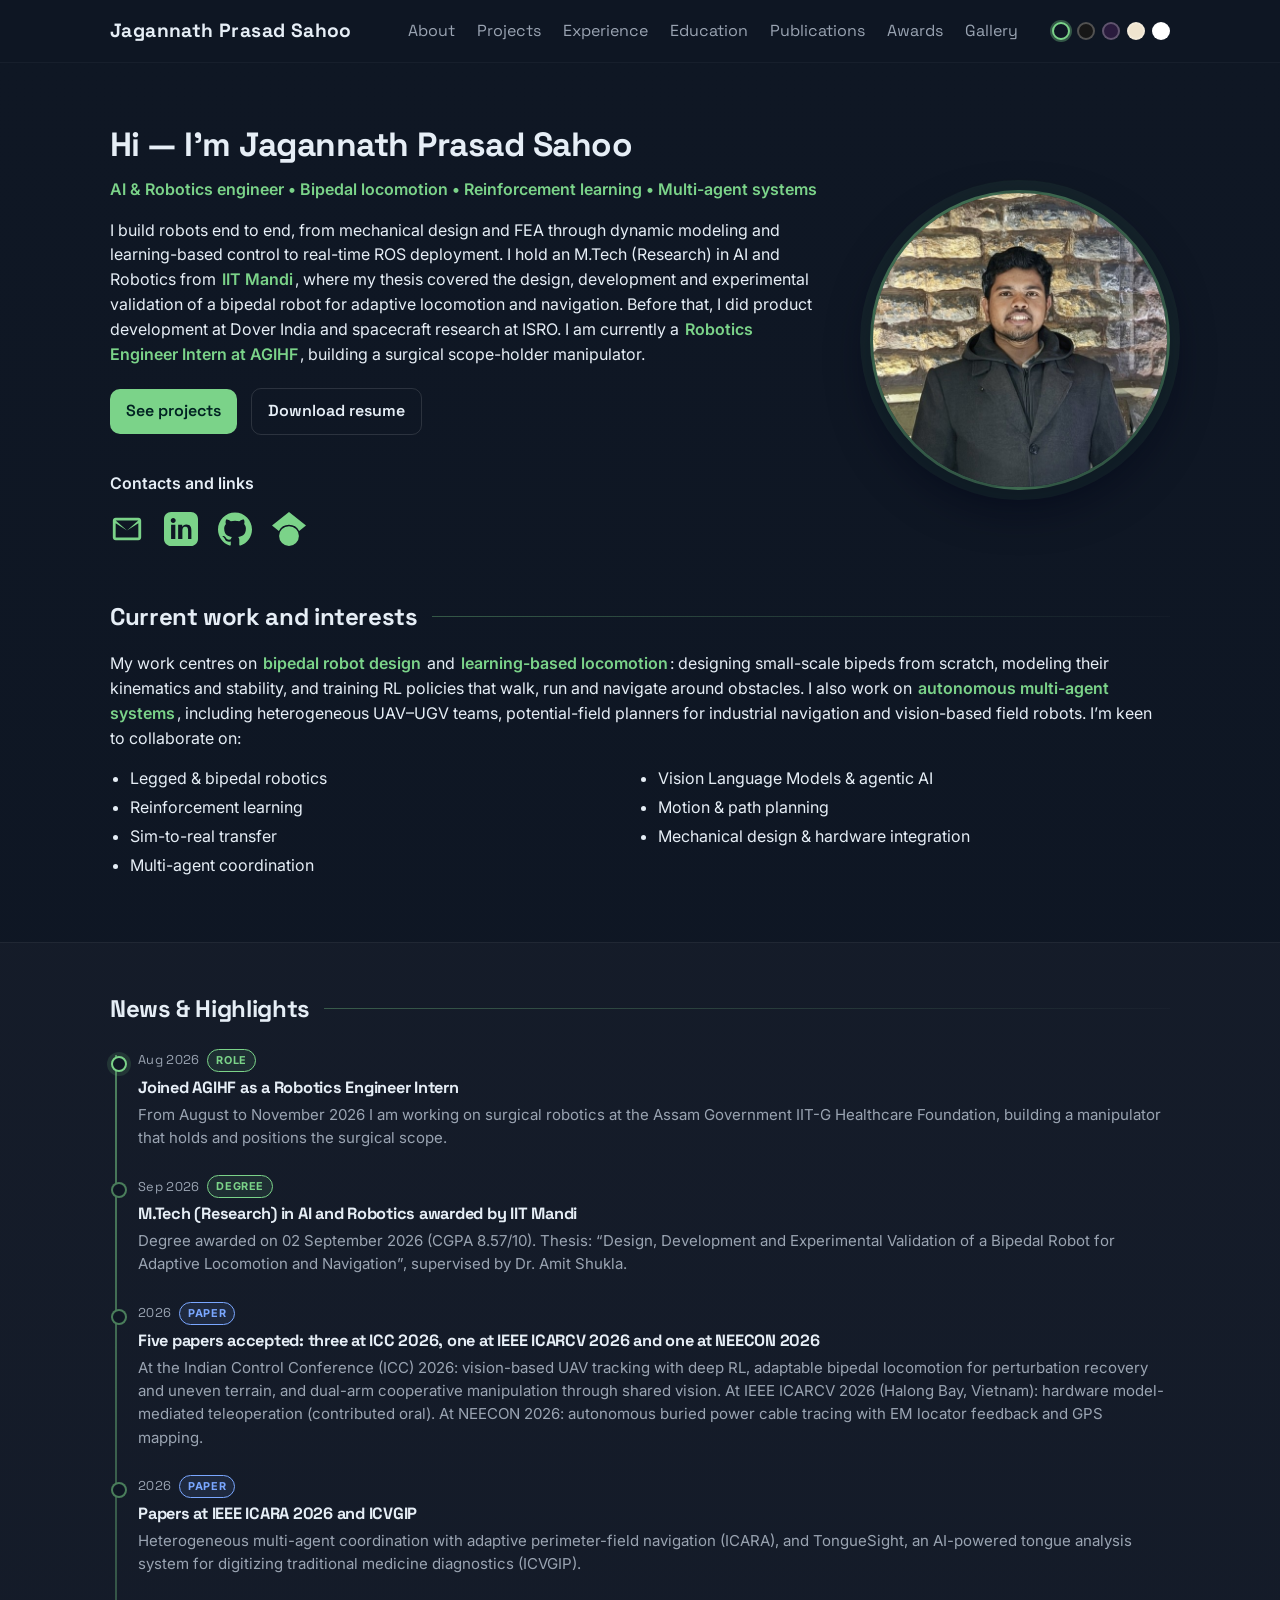
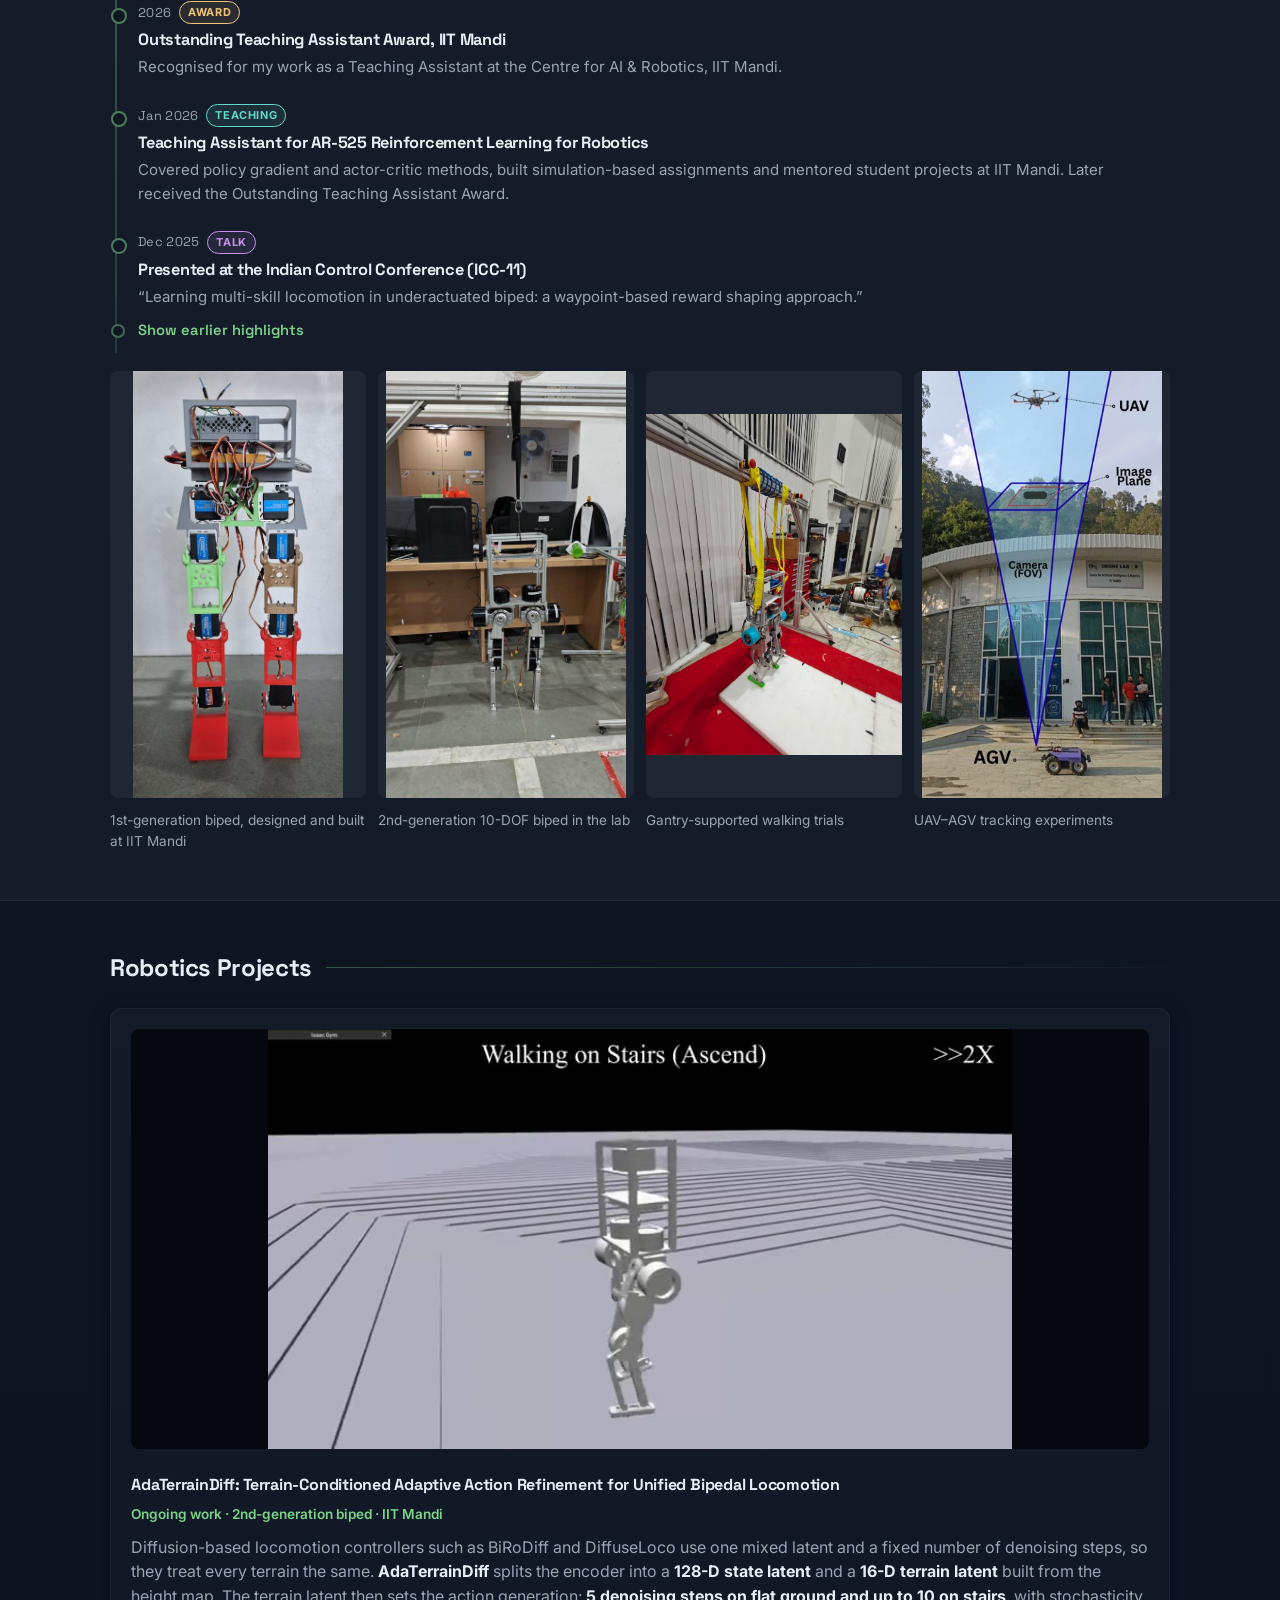
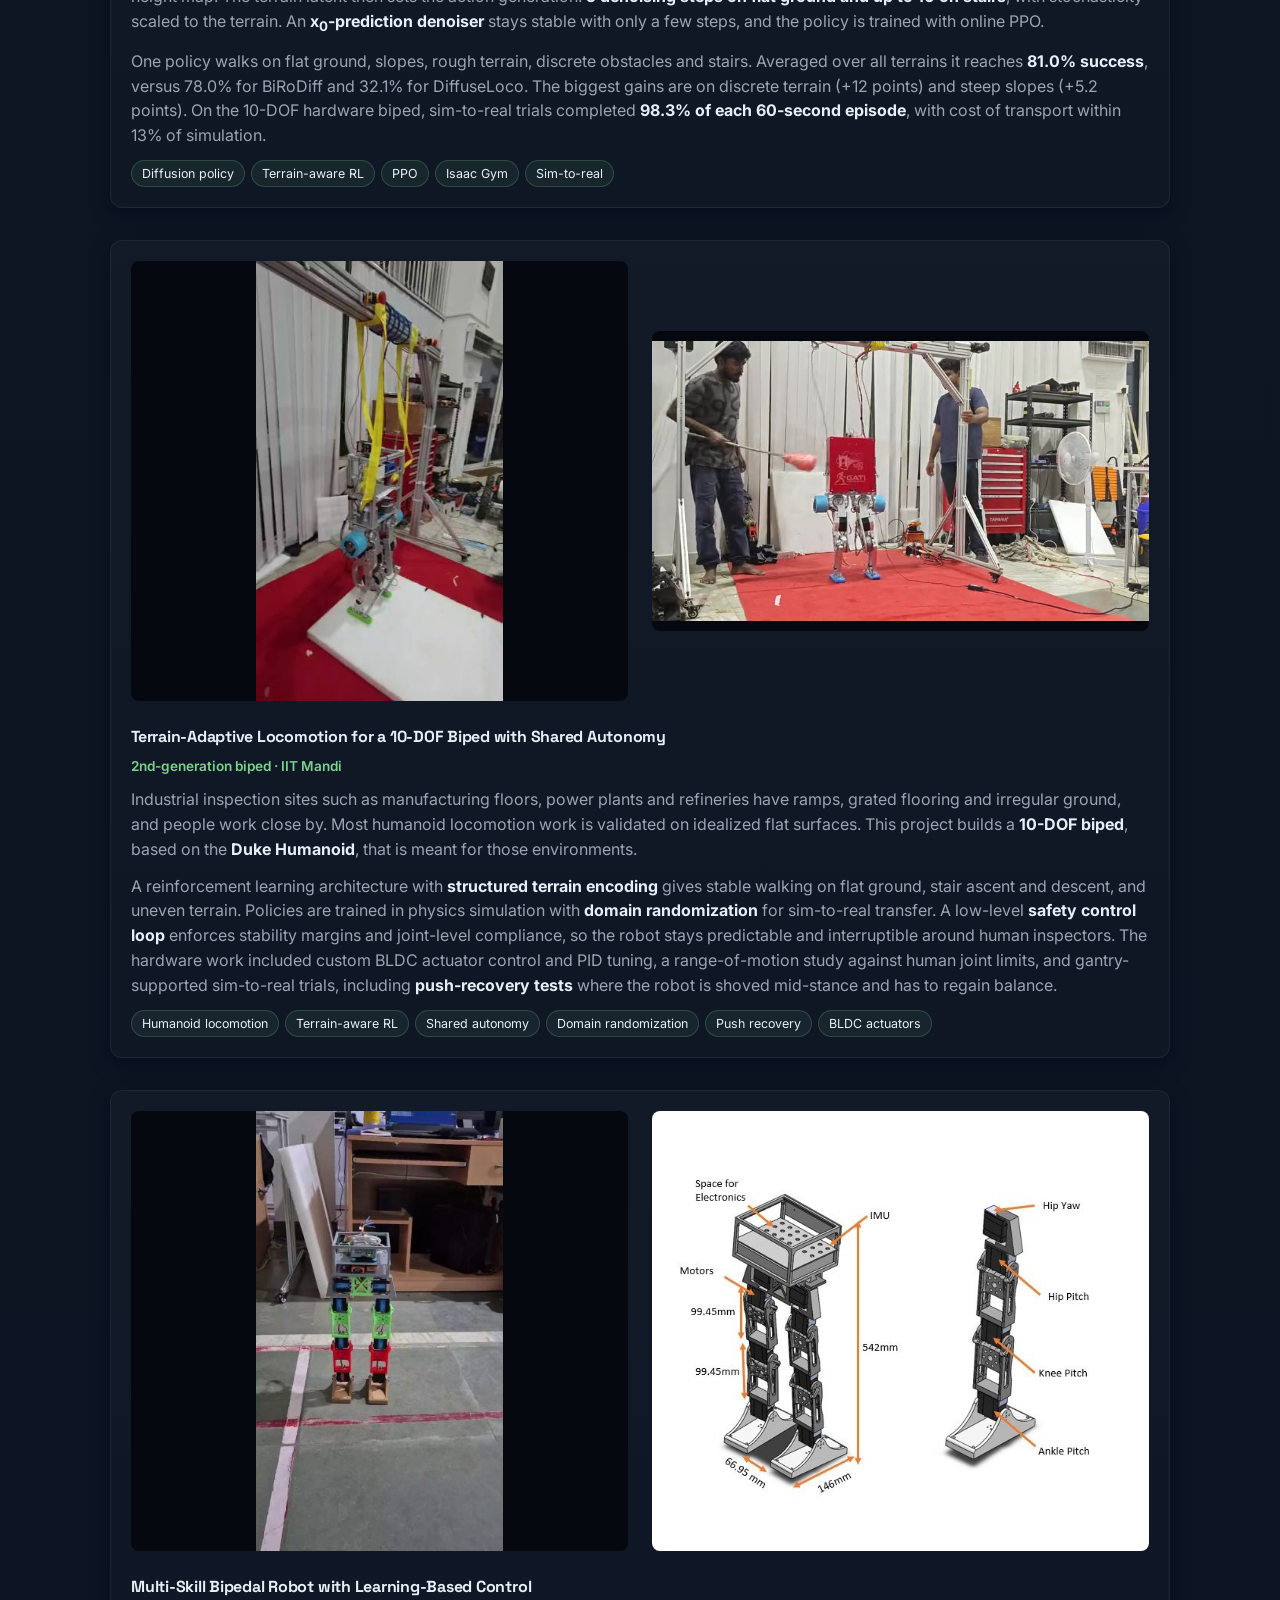
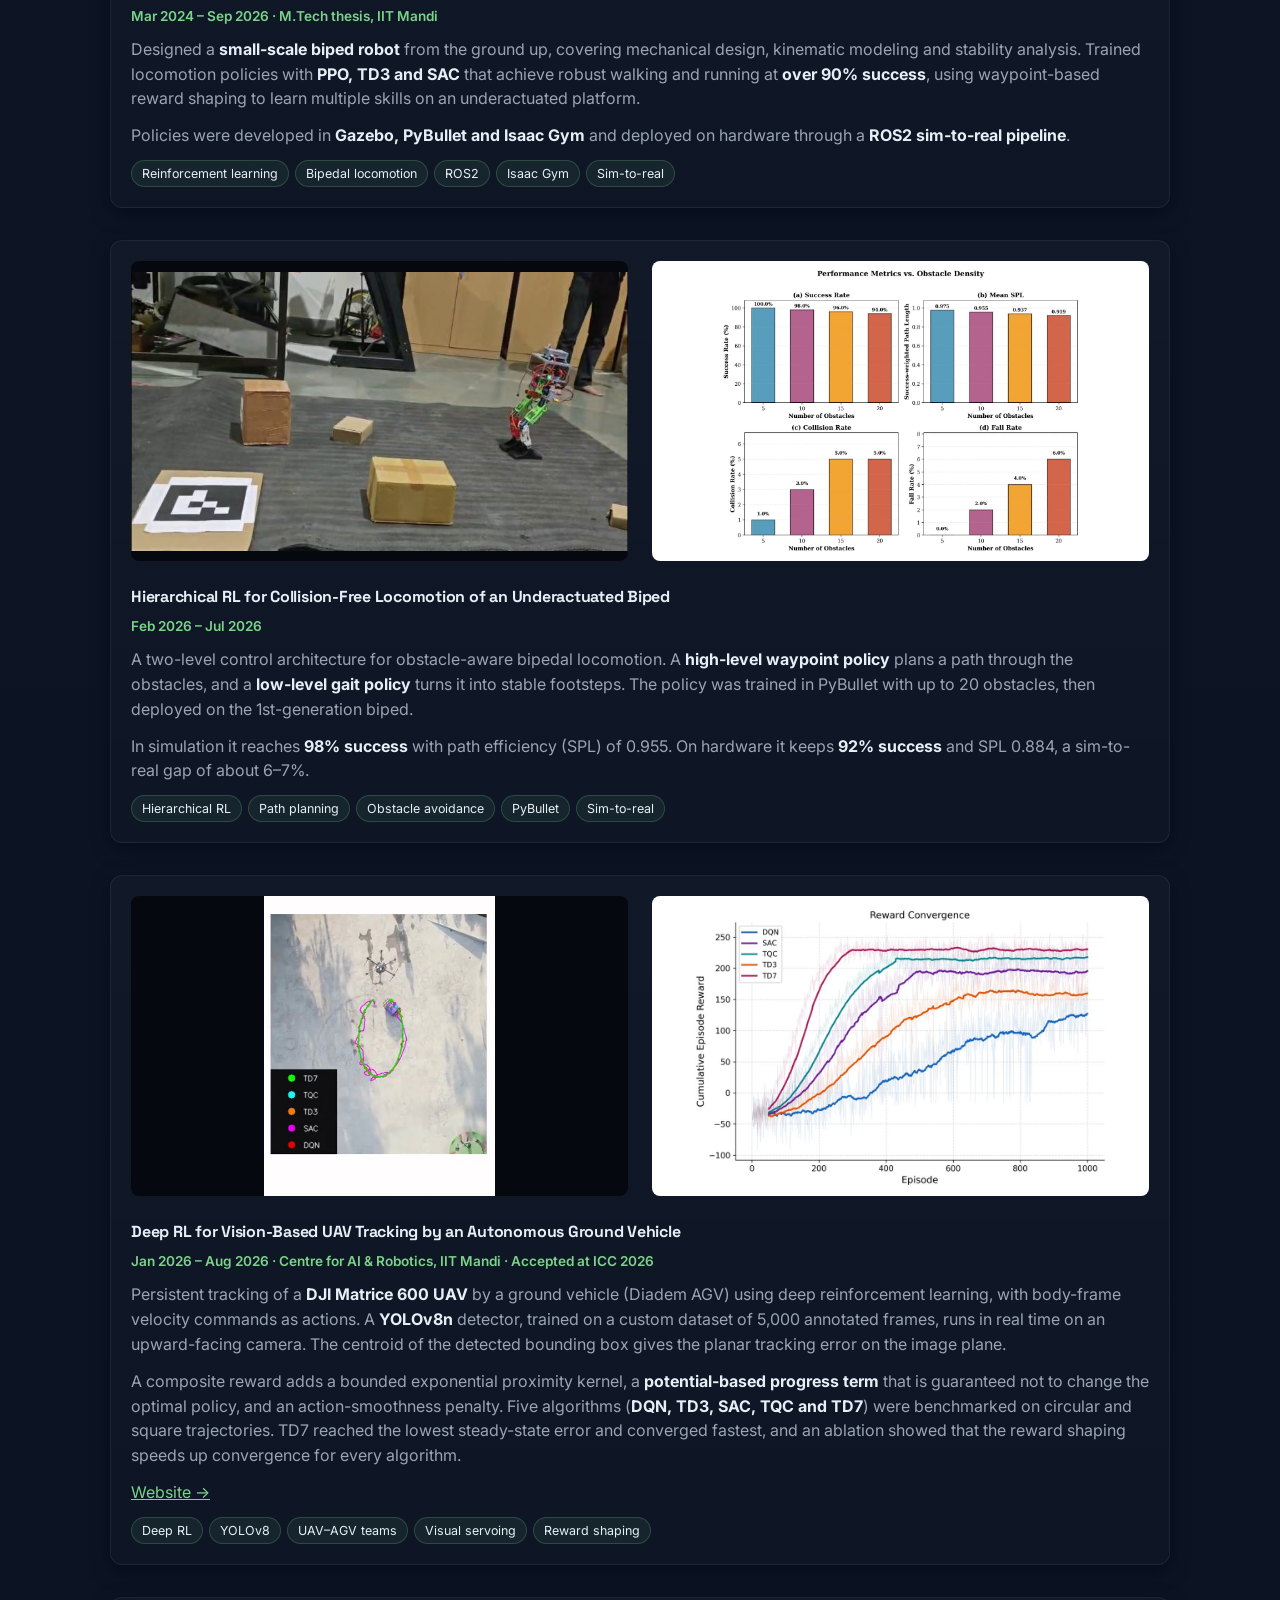
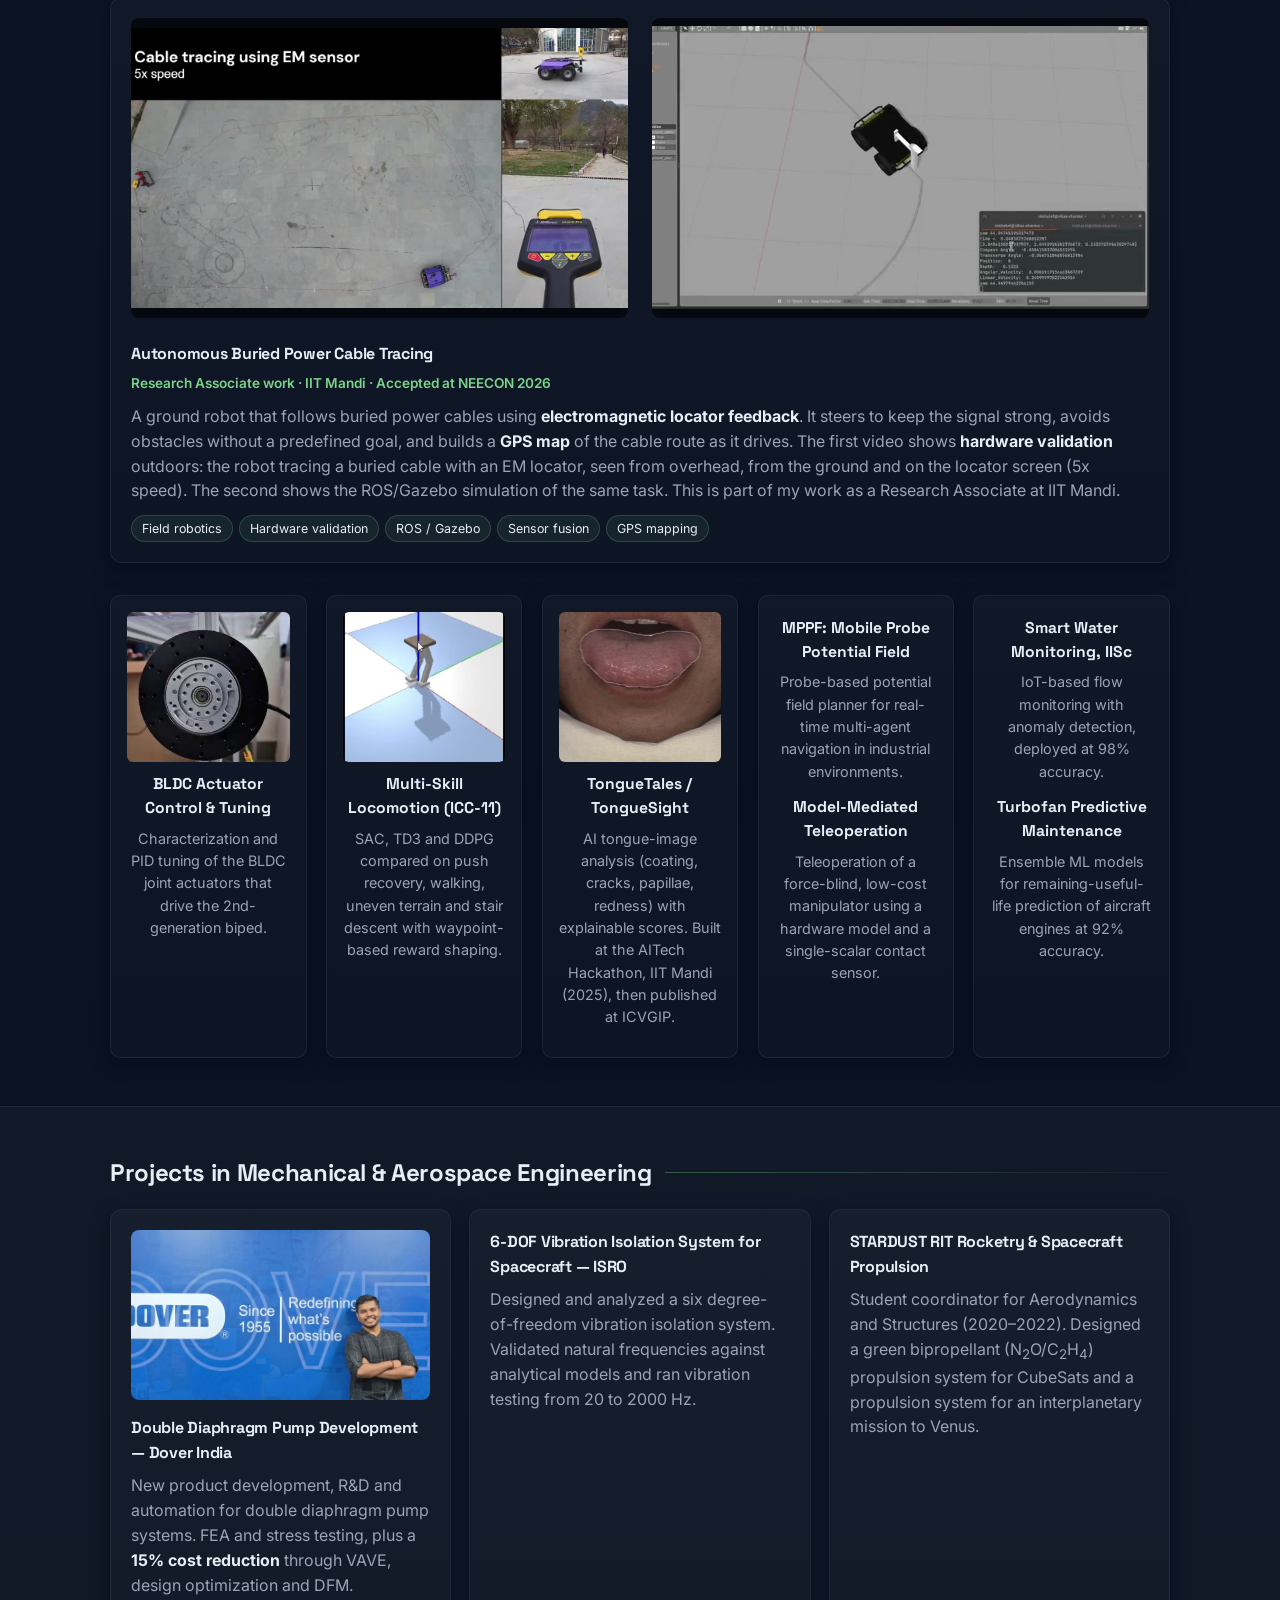
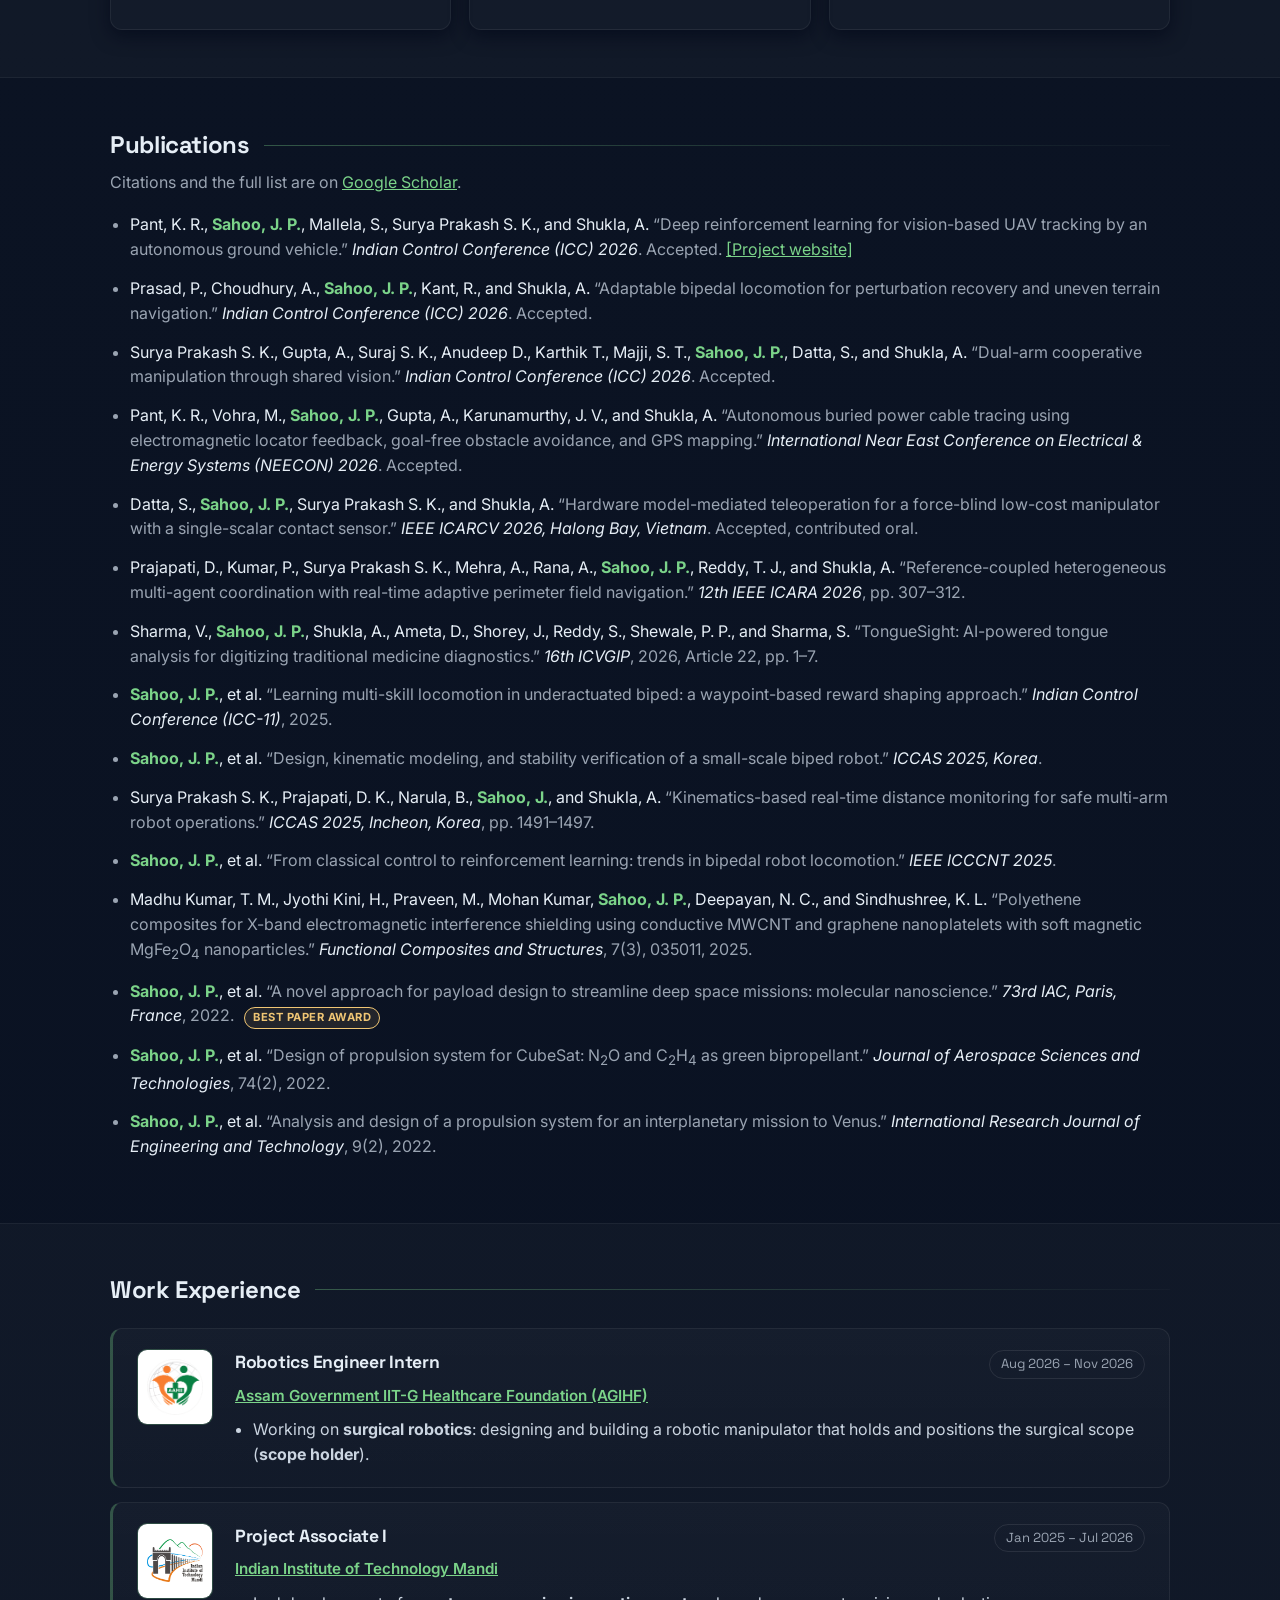
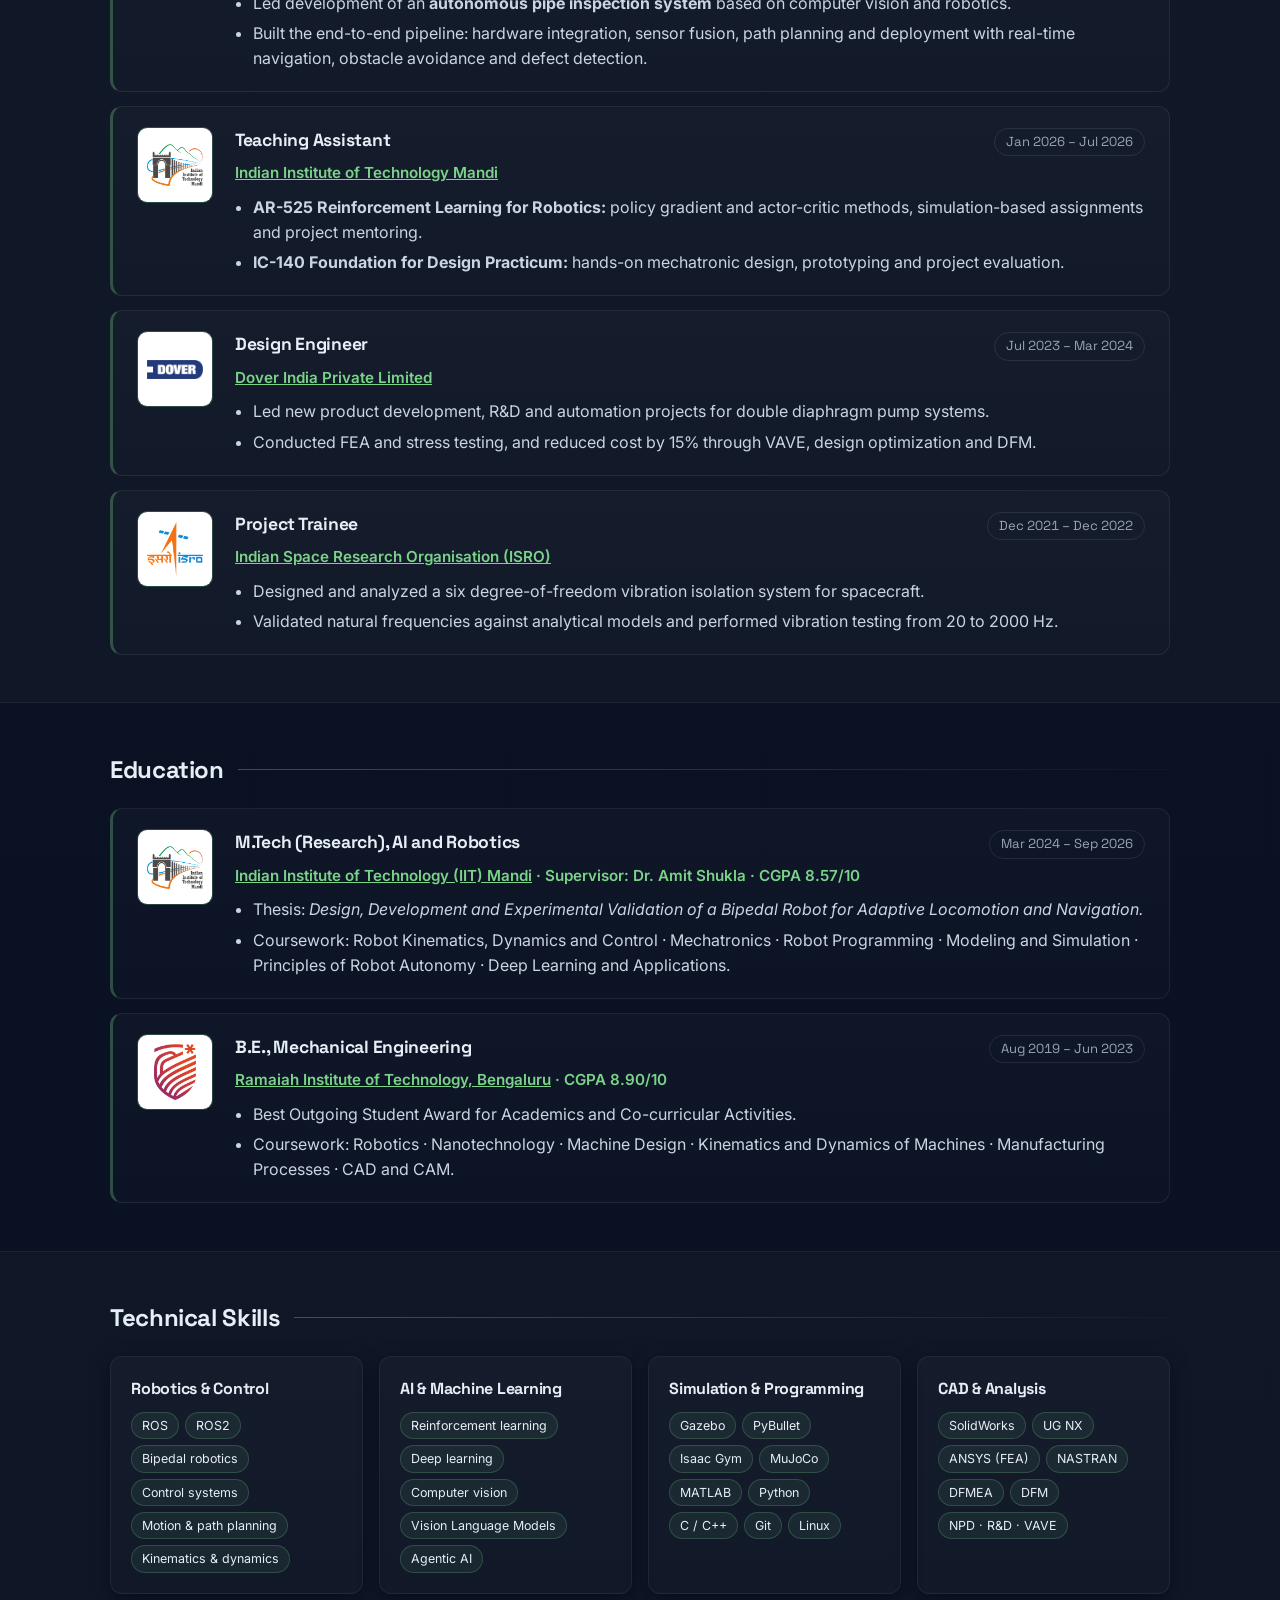
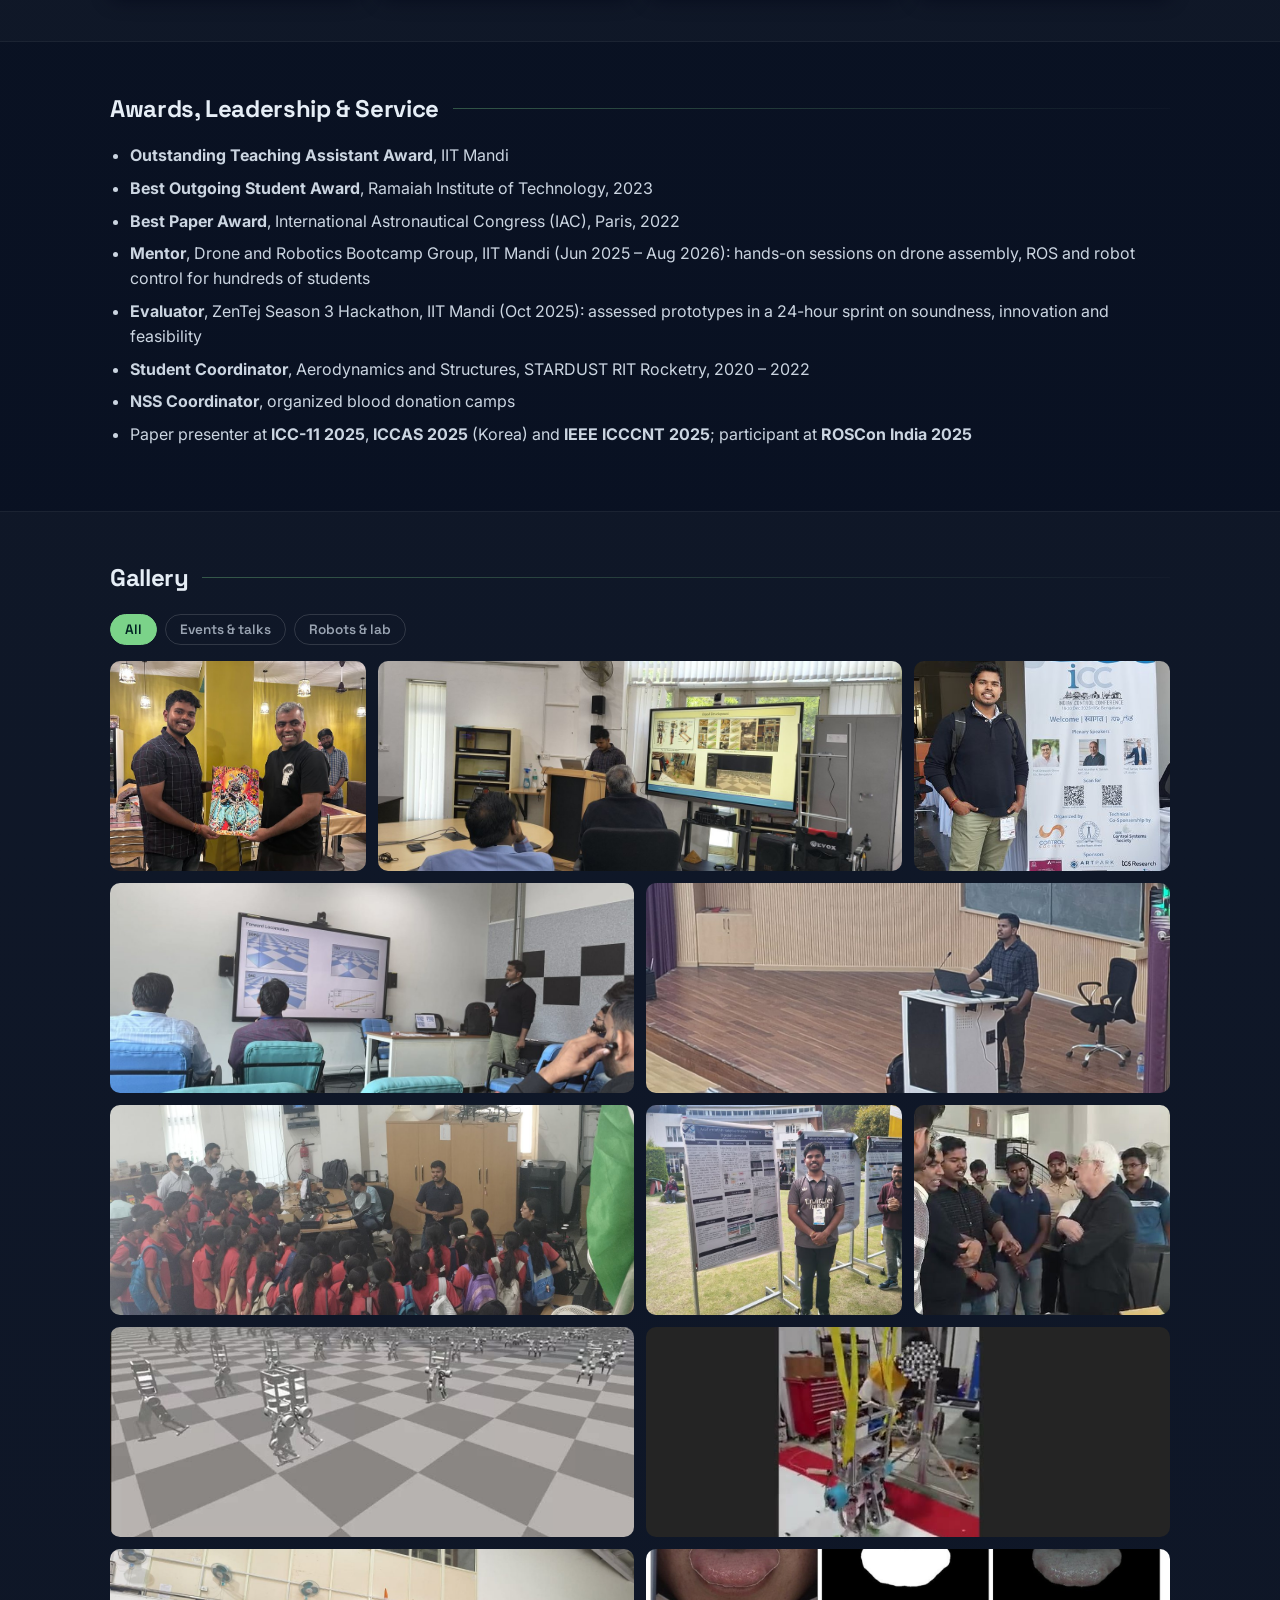
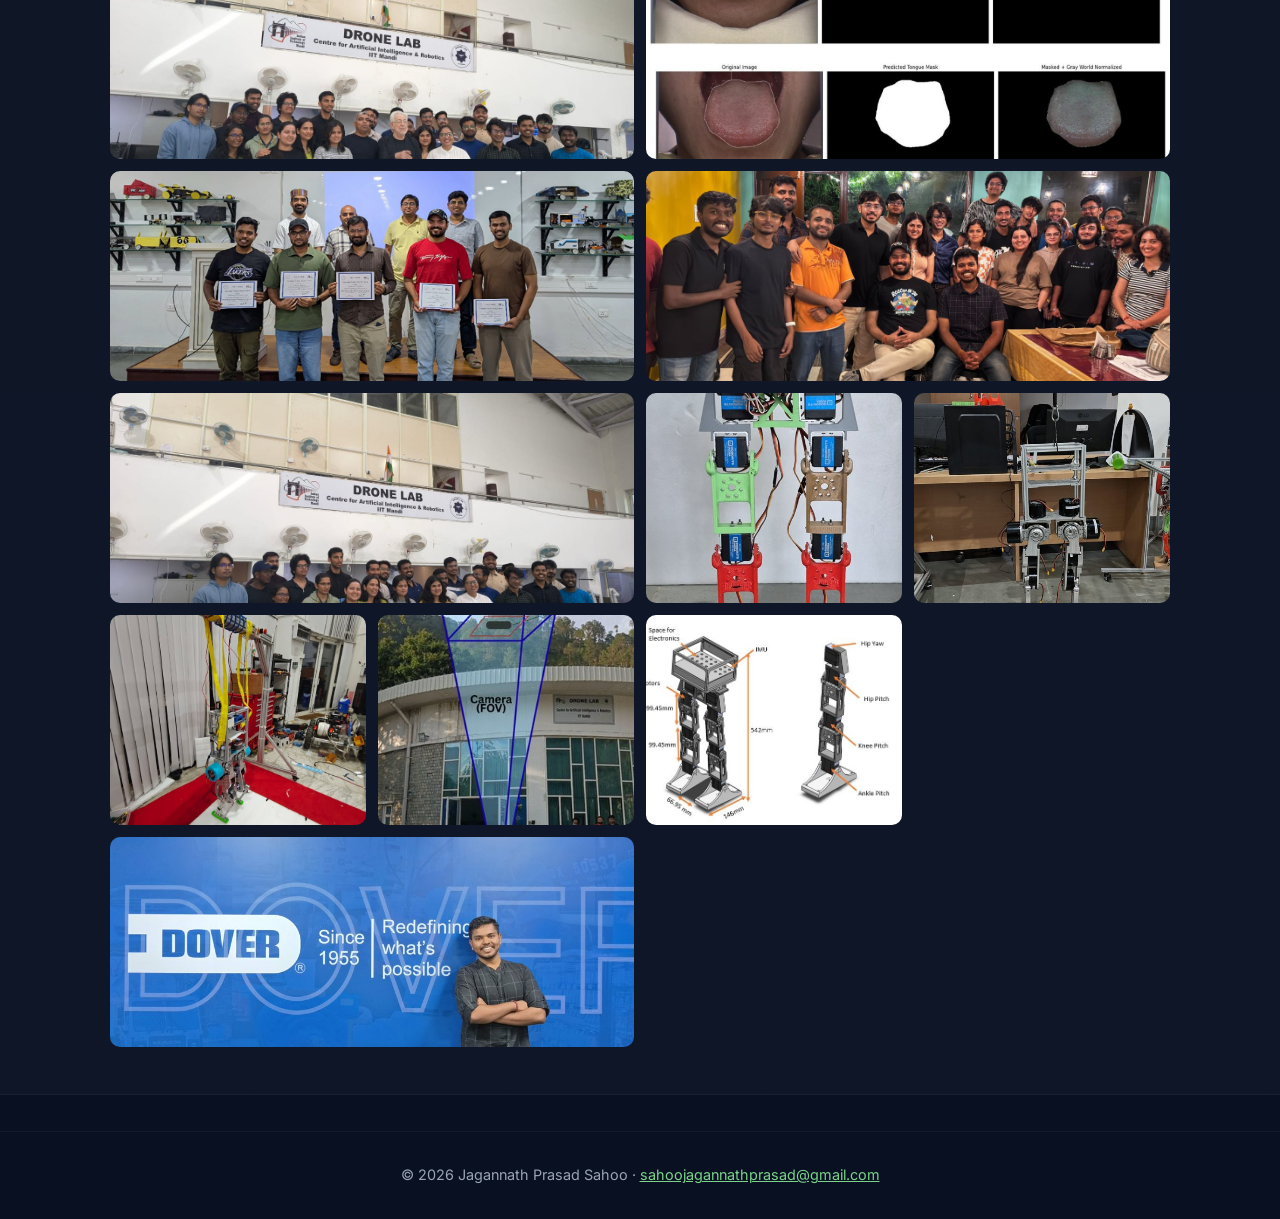
==== commit fe76cbda: "2nd-gen biped is based on the Duke Humanoid Co-Authored-By: Claude Opus 5.5 <noreply@anthropic.com>" ====
--- a/index.html
+++ b/index.html
@@ -227,7 +227,7 @@
           <h4>Terrain-Adaptive Locomotion for a 10-DOF Biped with Shared Autonomy</h4>
           <p class="project-date">2nd-generation biped · IIT Mandi</p>
           <p>
-            Industrial inspection sites such as manufacturing floors, power plants and refineries have ramps, grated flooring and irregular ground, and people work close by. Most humanoid locomotion work is validated on idealized flat surfaces. This project builds a <strong>10-DOF biped</strong>, based on the <strong>Berkeley Humanoid Lite</strong> URDF, that is meant for those environments.
+            Industrial inspection sites such as manufacturing floors, power plants and refineries have ramps, grated flooring and irregular ground, and people work close by. Most humanoid locomotion work is validated on idealized flat surfaces. This project builds a <strong>10-DOF biped</strong>, based on the <strong>Duke Humanoid</strong>, that is meant for those environments.
           </p>
           <p>
             A reinforcement learning architecture with <strong>structured terrain encoding</strong> gives stable walking on flat ground, stair ascent and descent, and uneven terrain. Policies are trained in physics simulation with <strong>domain randomization</strong> for sim-to-real transfer. A low-level <strong>safety control loop</strong> enforces stability margins and joint-level compliance, so the robot stays predictable and interruptible around human inspectors. The hardware work included custom BLDC actuator control and PID tuning, a range-of-motion study against human joint limits, and gantry-supported sim-to-real trials, including <strong>push-recovery tests</strong> where the robot is shoved mid-stance and has to regain balance.
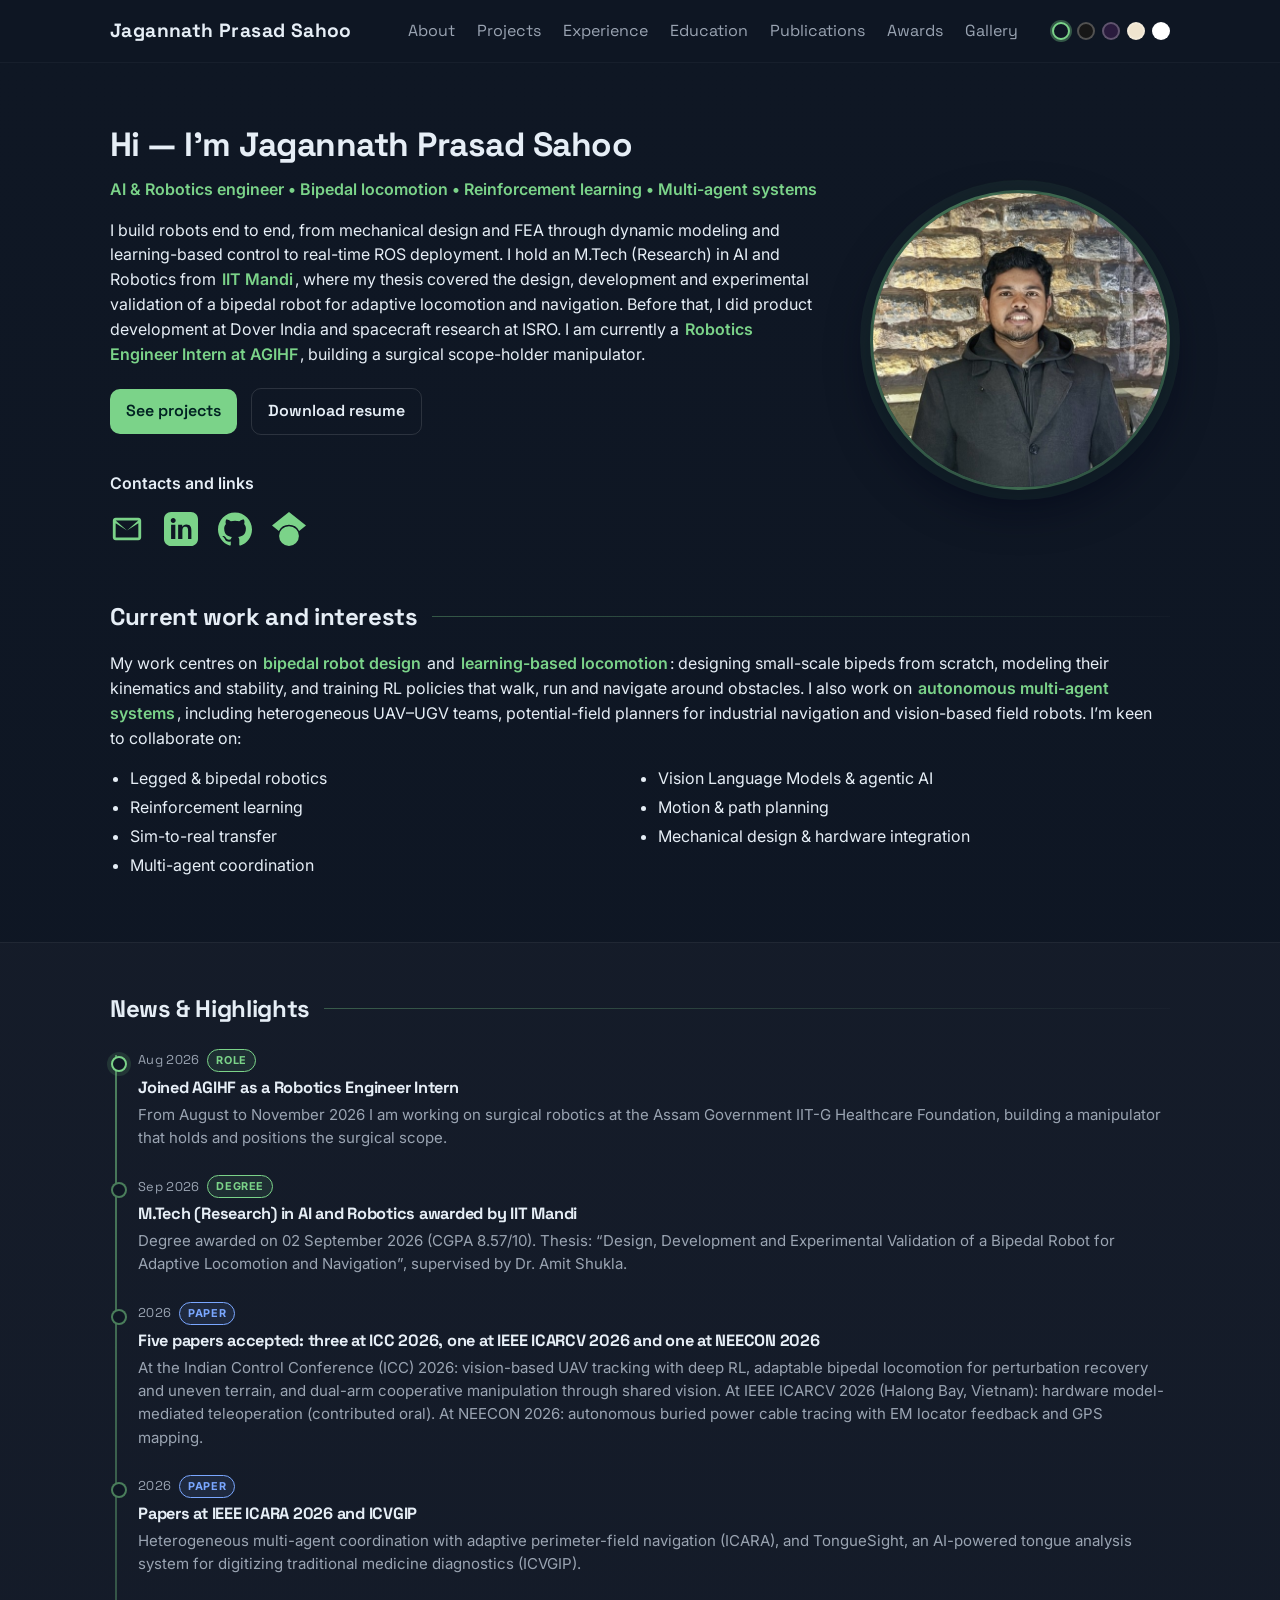
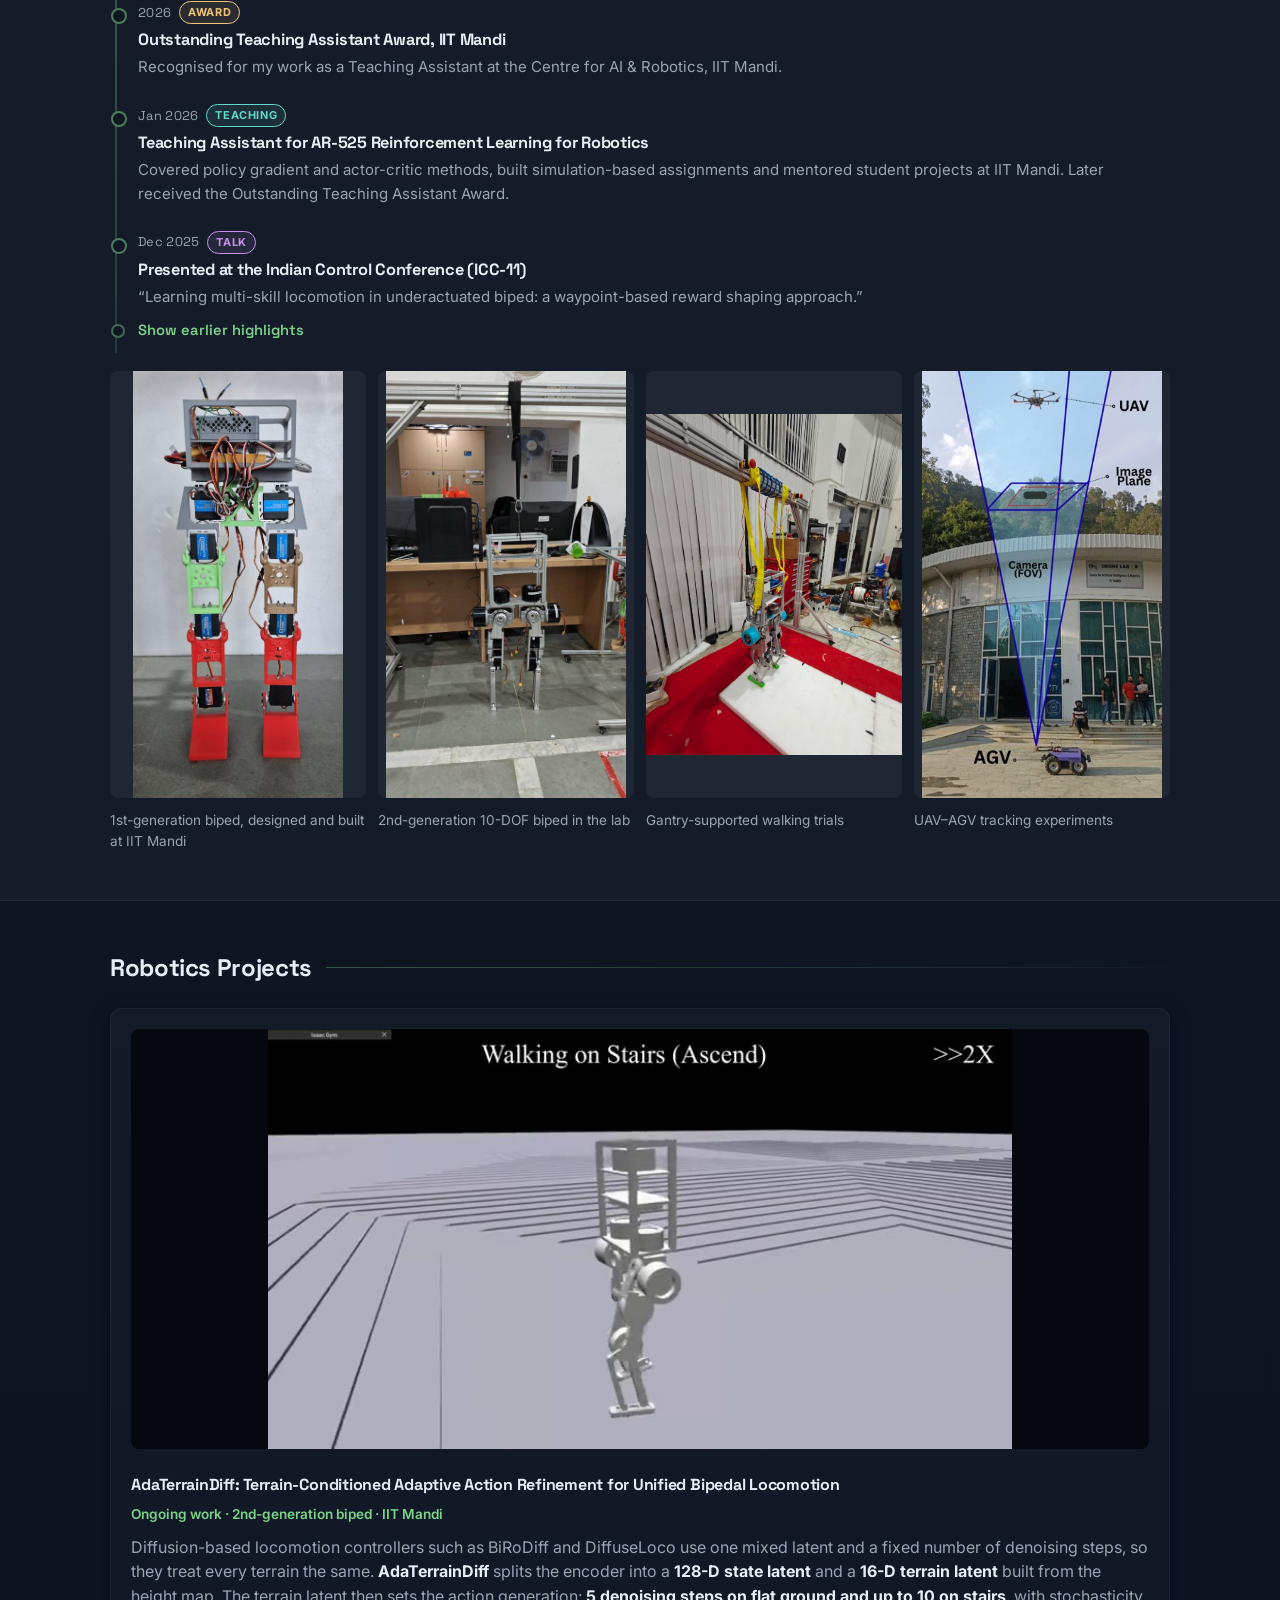
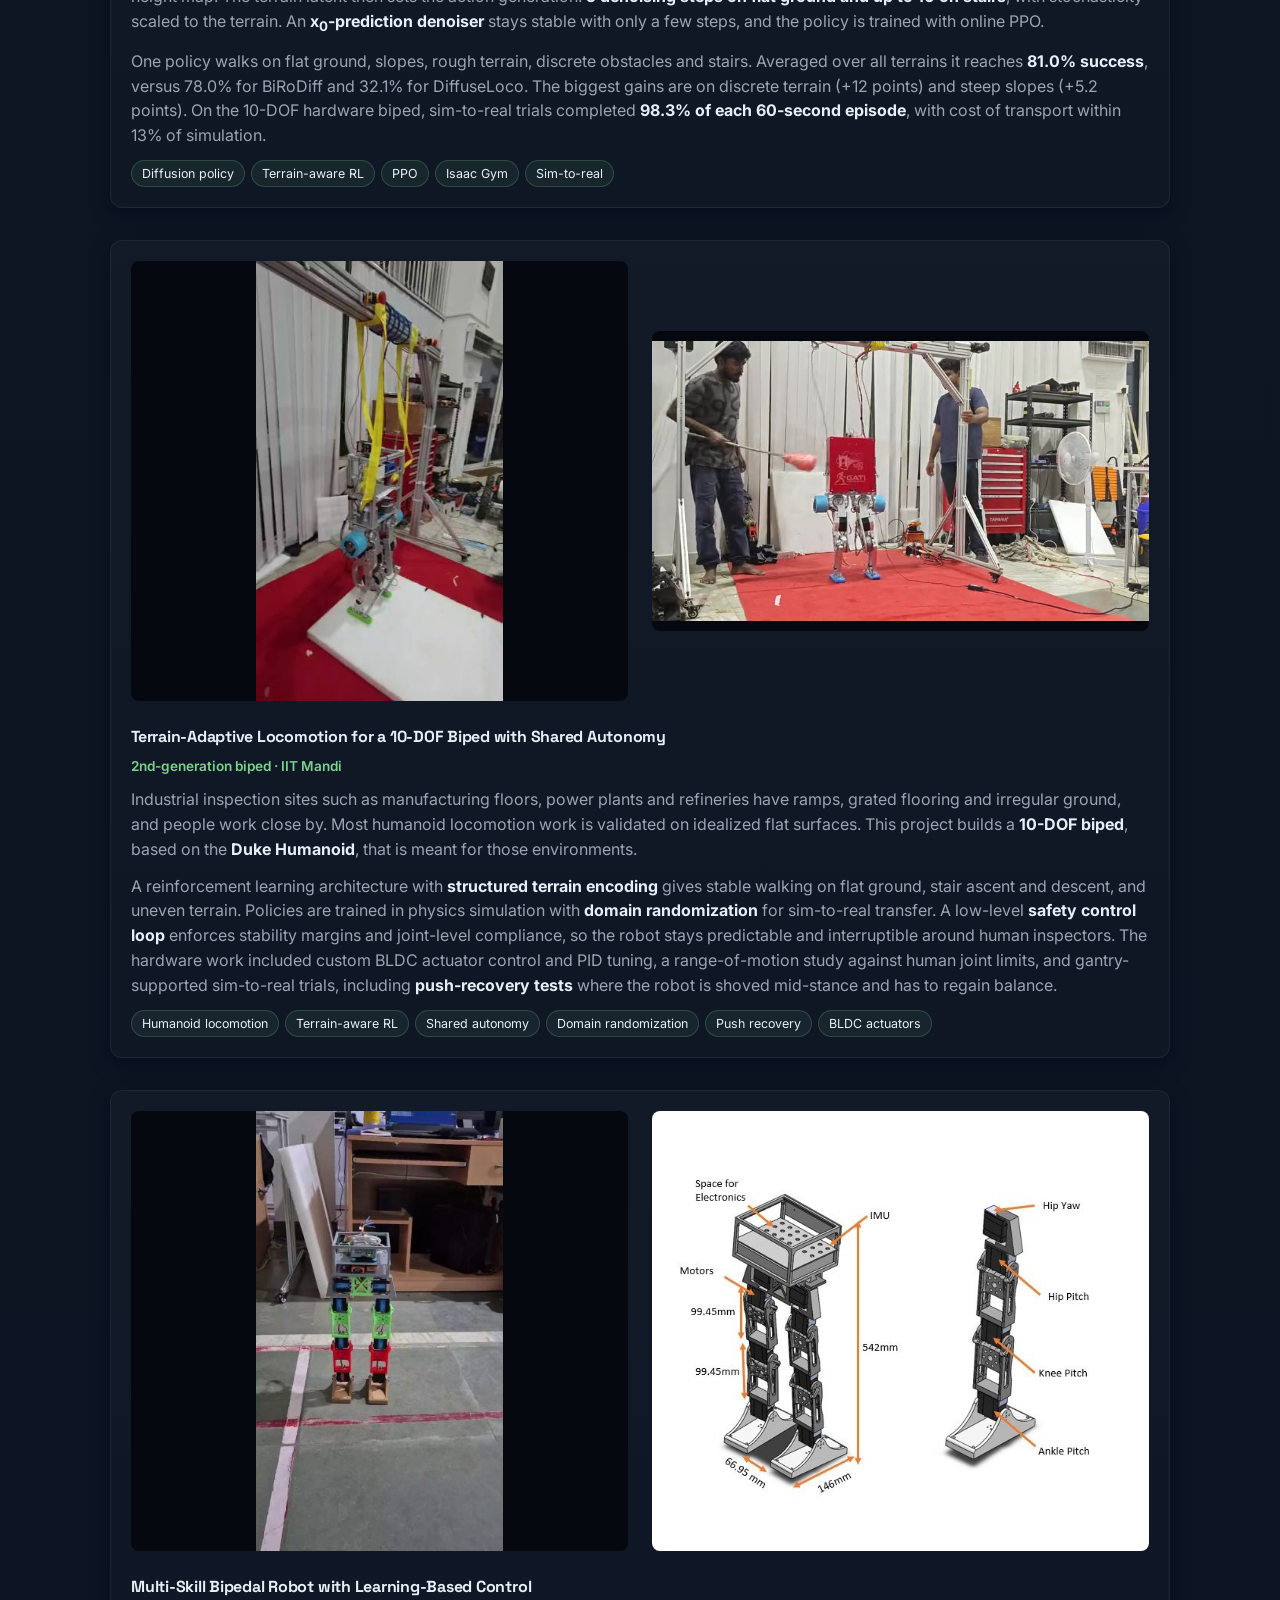
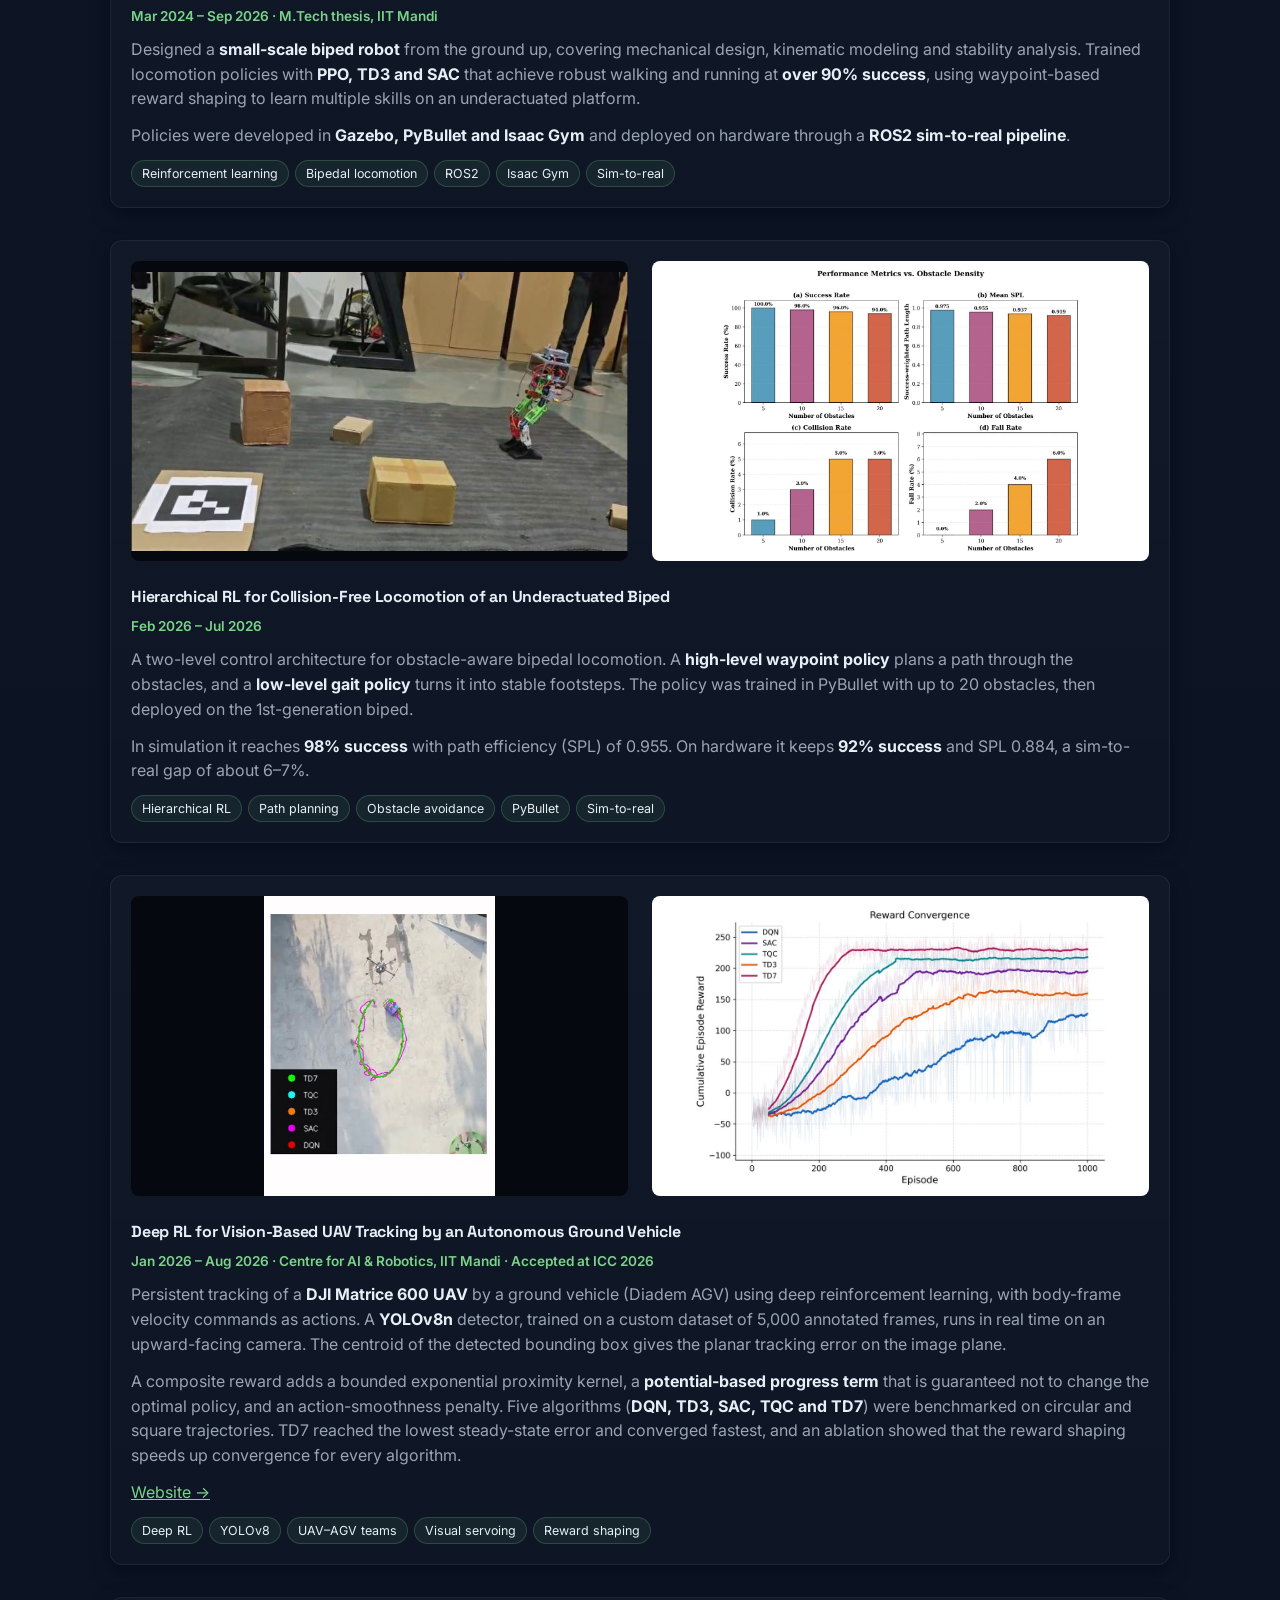
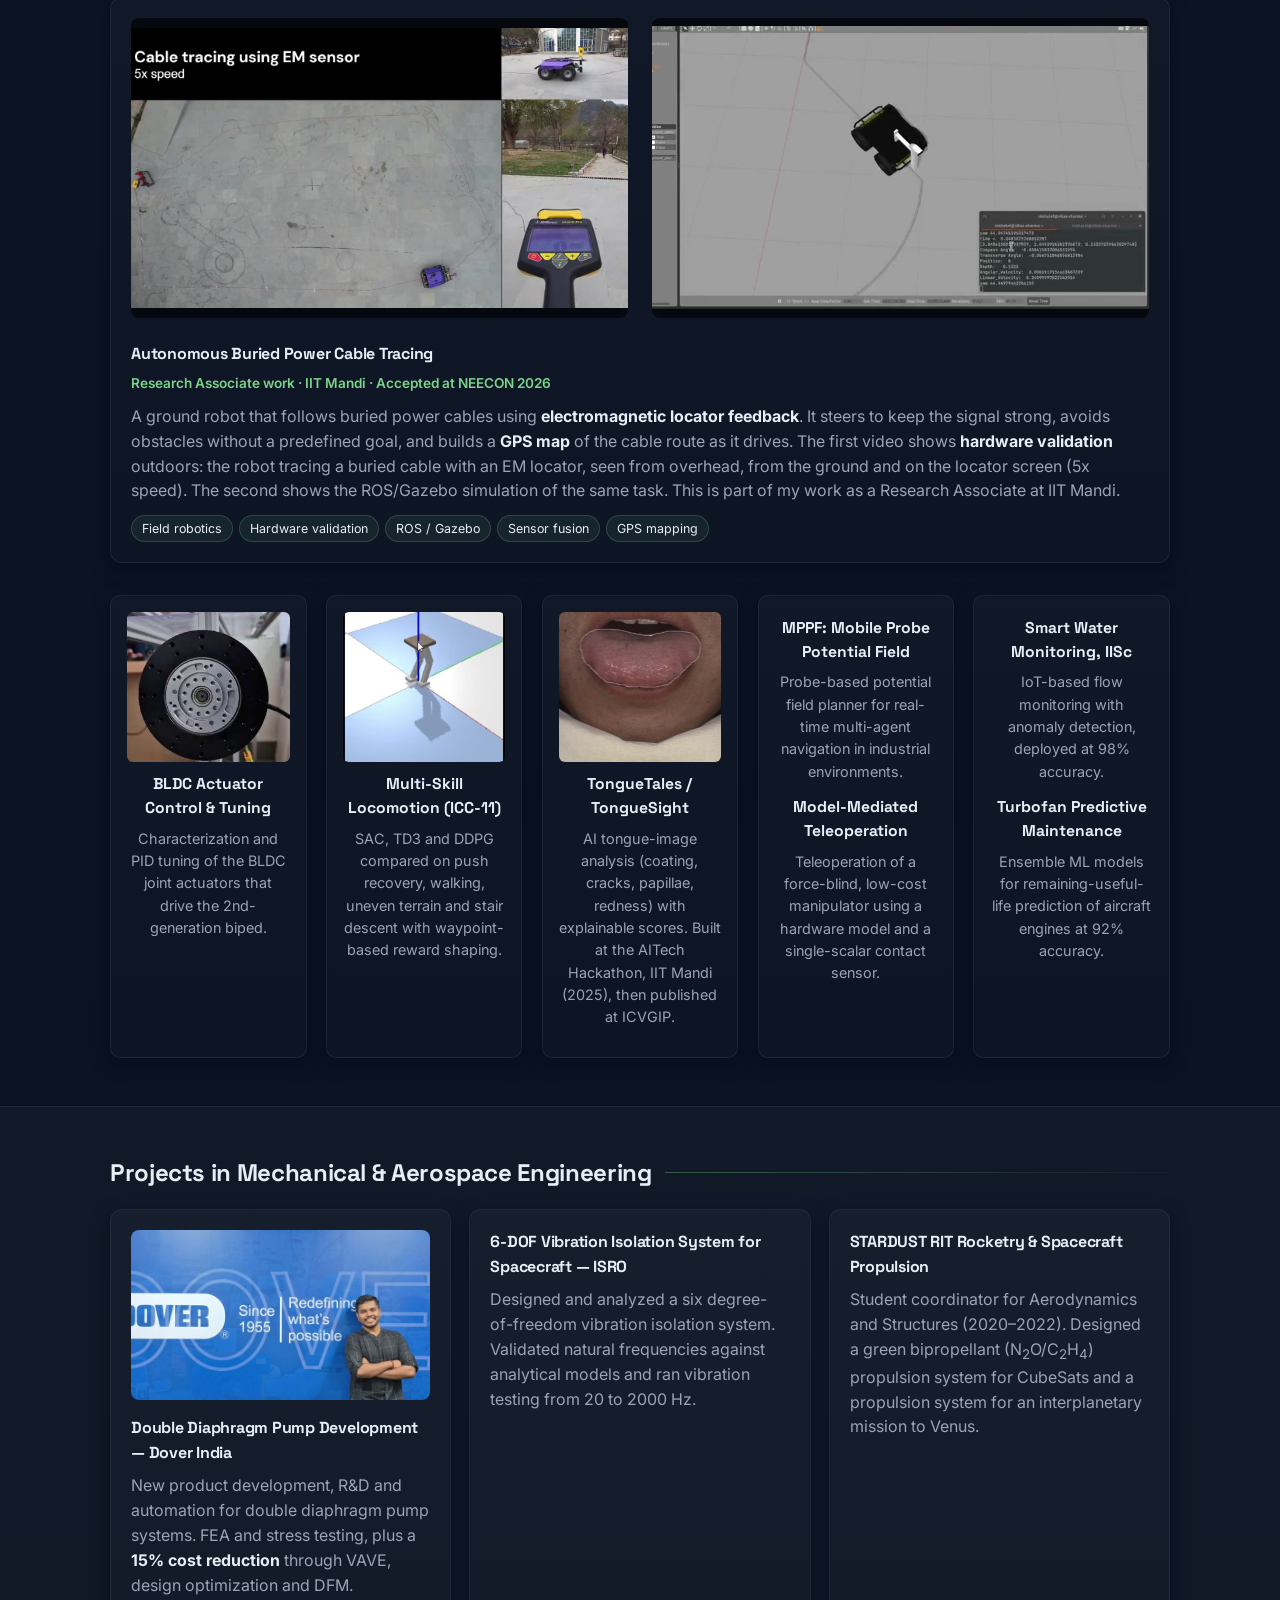
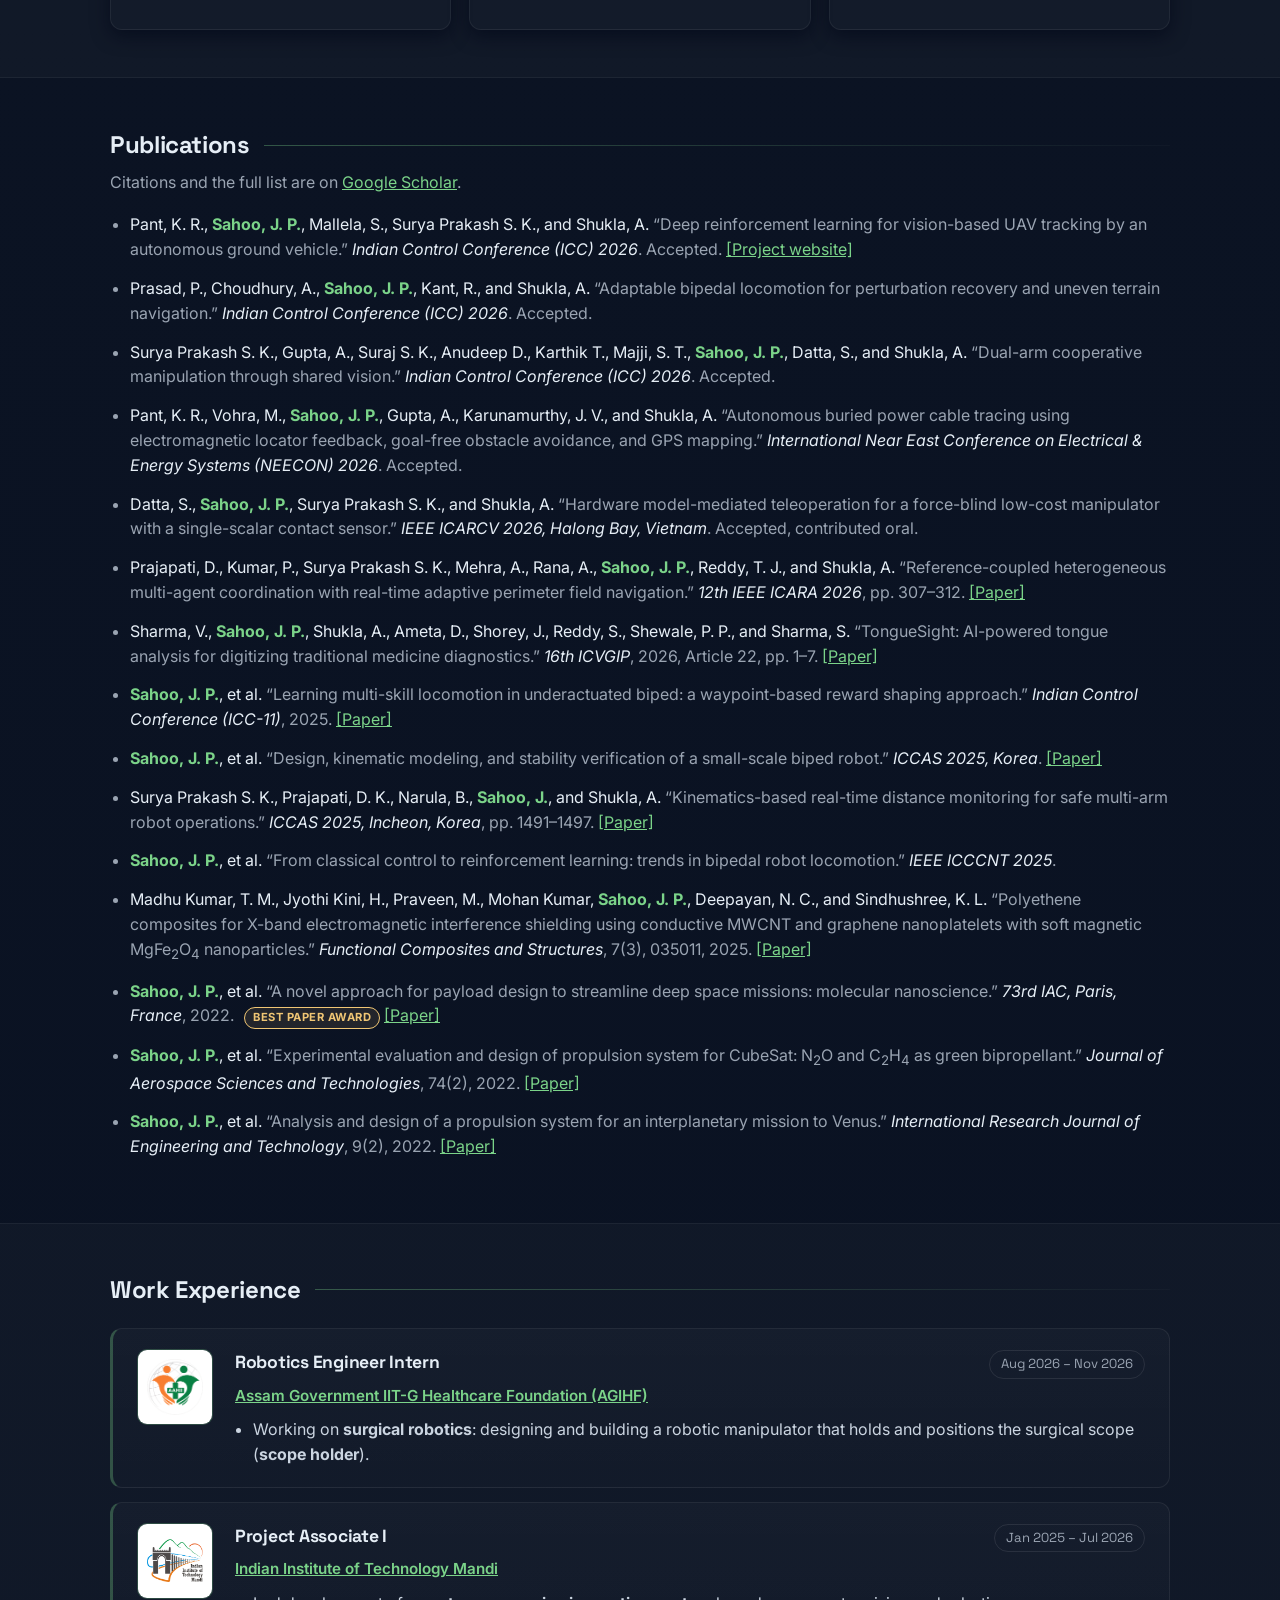
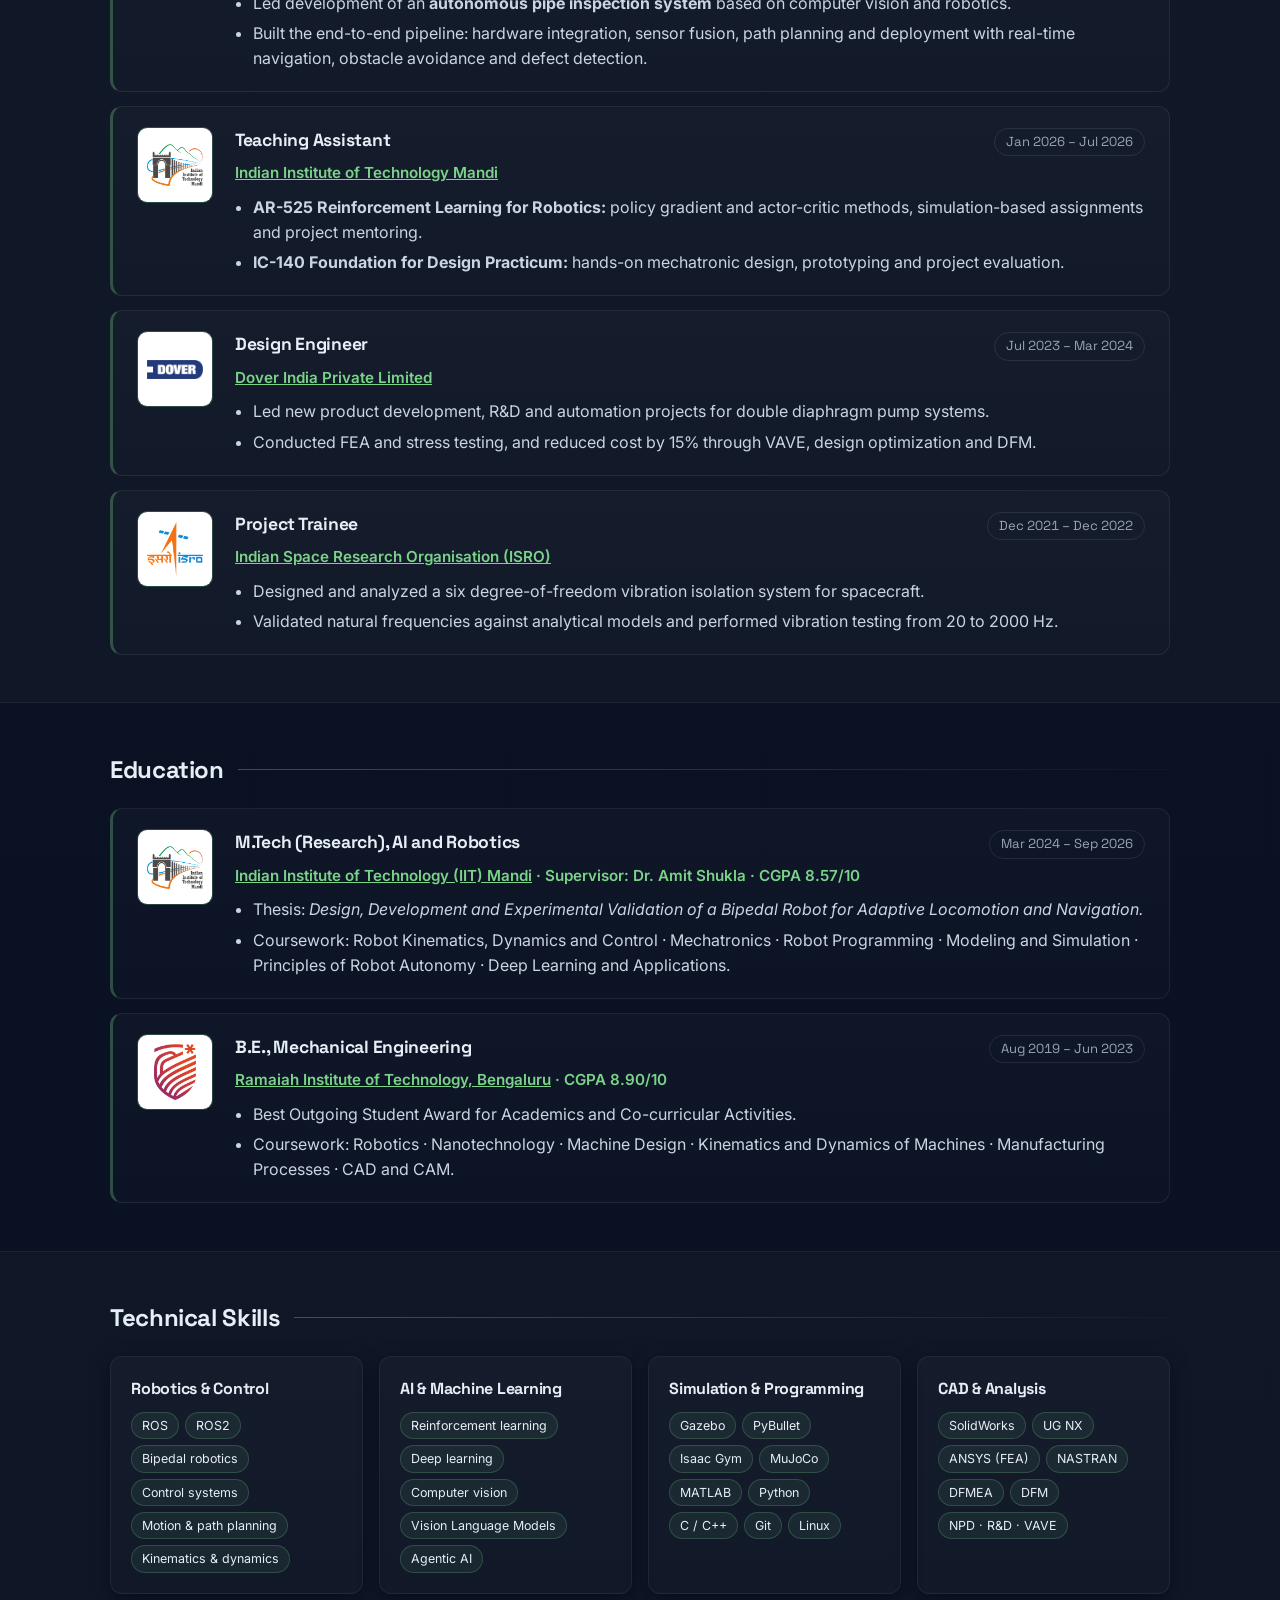
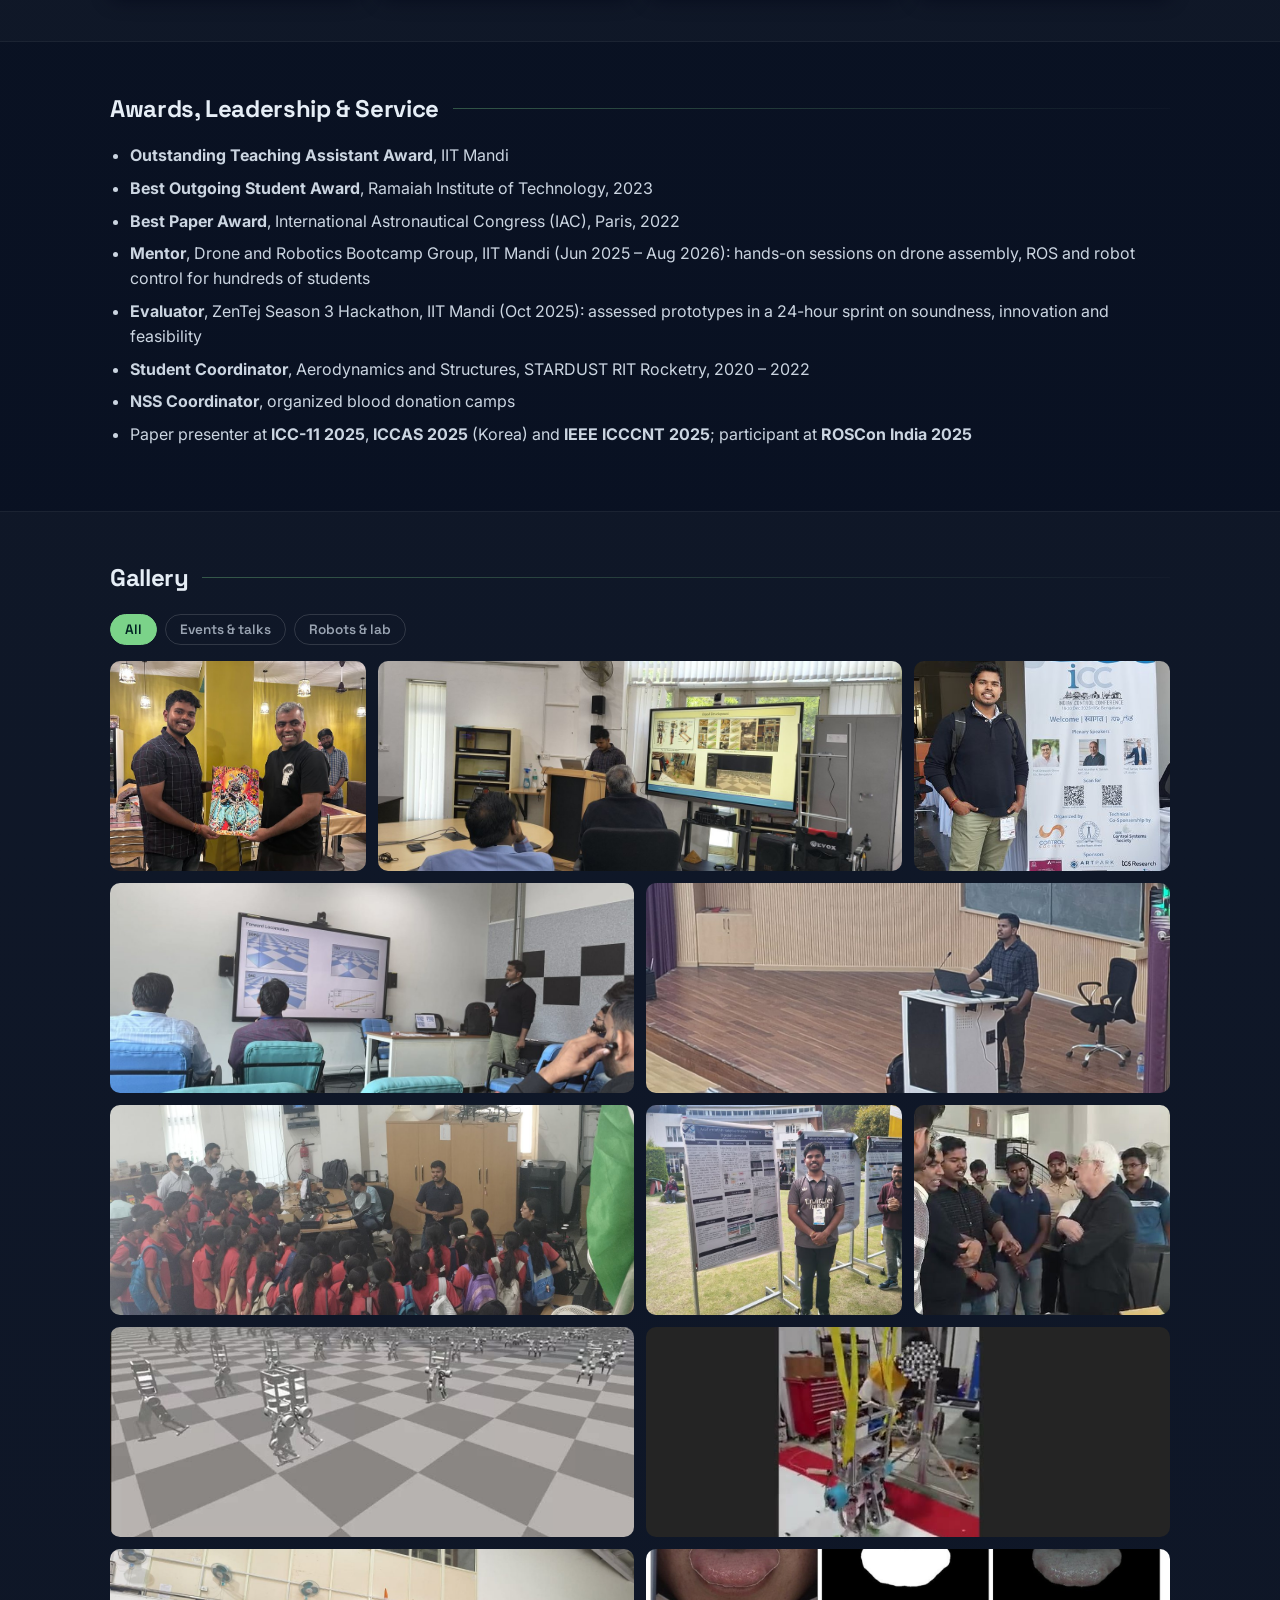
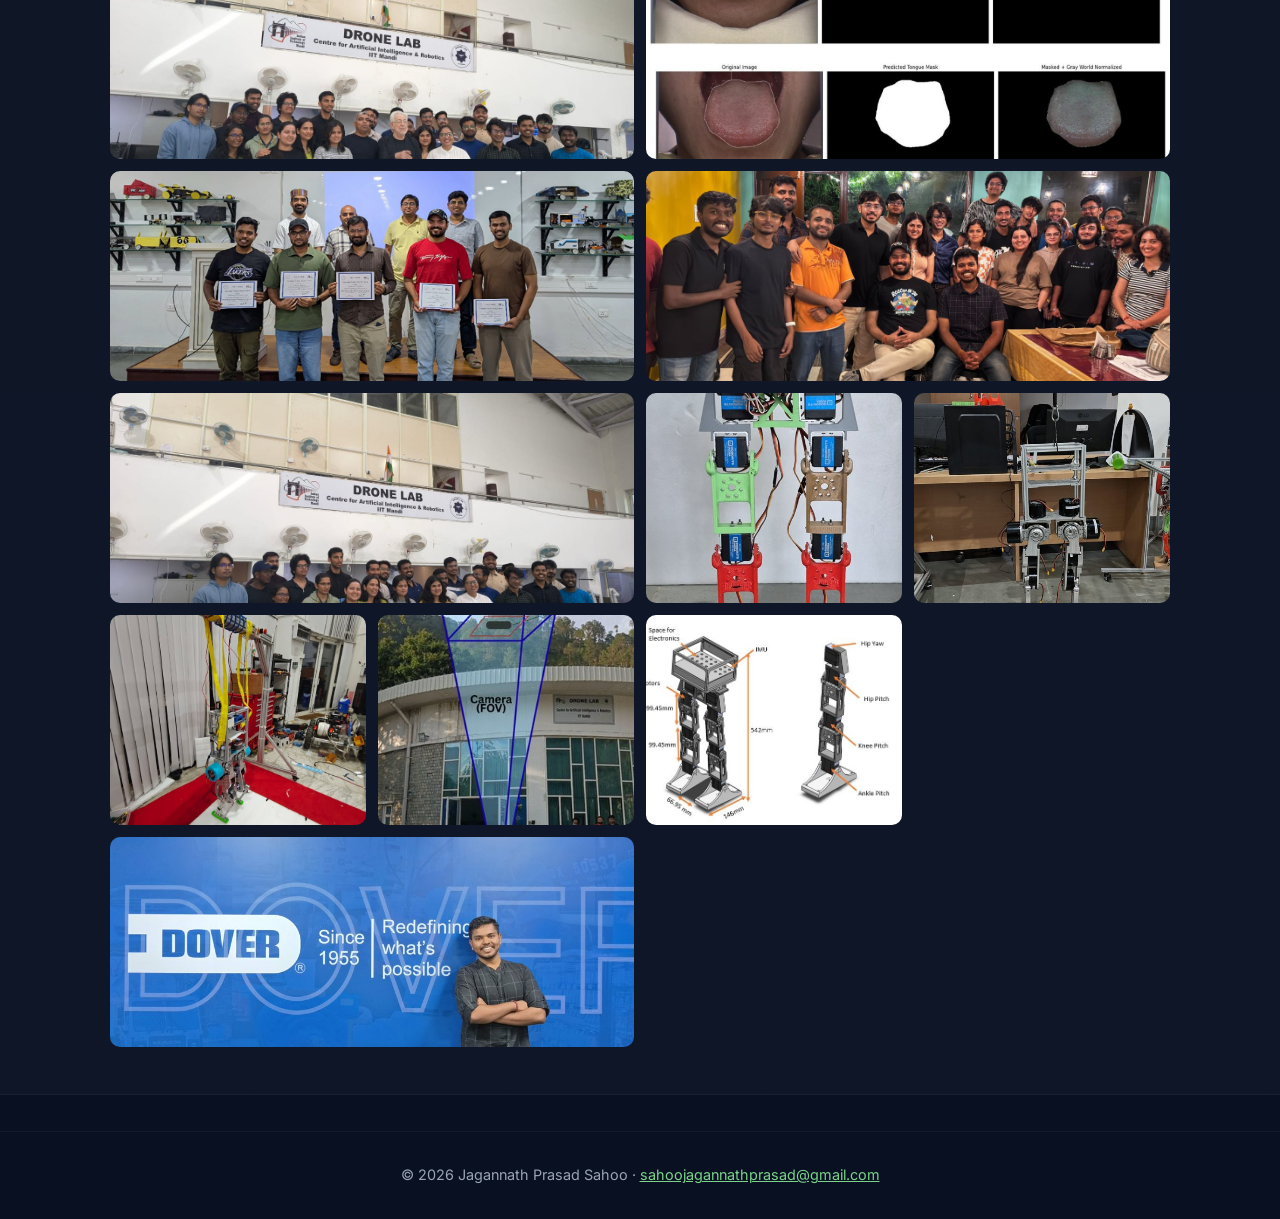
==== commit f291239f: "Resume: skills up top, paper links; add paper links to site publications Co-Authored-By: Claude Opus" ====
--- a/index.html
+++ b/index.html
@@ -398,16 +398,16 @@
         <li><span>Surya Prakash S. K., Gupta, A., Suraj S. K., Anudeep D., Karthik T., Majji, S. T., <strong>Sahoo, J. P.</strong>, Datta, S., and Shukla, A.</span> “Dual-arm cooperative manipulation through shared vision.” <em>Indian Control Conference (ICC) 2026</em>. Accepted.</li>
         <li><span>Pant, K. R., Vohra, M., <strong>Sahoo, J. P.</strong>, Gupta, A., Karunamurthy, J. V., and Shukla, A.</span> “Autonomous buried power cable tracing using electromagnetic locator feedback, goal-free obstacle avoidance, and GPS mapping.” <em>International Near East Conference on Electrical &amp; Energy Systems (NEECON) 2026</em>. Accepted.</li>
         <li><span>Datta, S., <strong>Sahoo, J. P.</strong>, Surya Prakash S. K., and Shukla, A.</span> “Hardware model-mediated teleoperation for a force-blind low-cost manipulator with a single-scalar contact sensor.” <em>IEEE ICARCV 2026, Halong Bay, Vietnam</em>. Accepted, contributed oral.</li>
-        <li><span>Prajapati, D., Kumar, P., Surya Prakash S. K., Mehra, A., Rana, A., <strong>Sahoo, J. P.</strong>, Reddy, T. J., and Shukla, A.</span> “Reference-coupled heterogeneous multi-agent coordination with real-time adaptive perimeter field navigation.” <em>12th IEEE ICARA 2026</em>, pp. 307–312.</li>
-        <li><span>Sharma, V., <strong>Sahoo, J. P.</strong>, Shukla, A., Ameta, D., Shorey, J., Reddy, S., Shewale, P. P., and Sharma, S.</span> “TongueSight: AI-powered tongue analysis for digitizing traditional medicine diagnostics.” <em>16th ICVGIP</em>, 2026, Article 22, pp. 1–7.</li>
-        <li><span><strong>Sahoo, J. P.</strong>, et al.</span> “Learning multi-skill locomotion in underactuated biped: a waypoint-based reward shaping approach.” <em>Indian Control Conference (ICC-11)</em>, 2025.</li>
-        <li><span><strong>Sahoo, J. P.</strong>, et al.</span> “Design, kinematic modeling, and stability verification of a small-scale biped robot.” <em>ICCAS 2025, Korea</em>.</li>
-        <li><span>Surya Prakash S. K., Prajapati, D. K., Narula, B., <strong>Sahoo, J.</strong>, and Shukla, A.</span> “Kinematics-based real-time distance monitoring for safe multi-arm robot operations.” <em>ICCAS 2025, Incheon, Korea</em>, pp. 1491–1497.</li>
+        <li><span>Prajapati, D., Kumar, P., Surya Prakash S. K., Mehra, A., Rana, A., <strong>Sahoo, J. P.</strong>, Reddy, T. J., and Shukla, A.</span> “Reference-coupled heterogeneous multi-agent coordination with real-time adaptive perimeter field navigation.” <em>12th IEEE ICARA 2026</em>, pp. 307–312. <a href="https://doi.org/10.1109/icara69401.2026.11480352" target="_blank" rel="noopener">[Paper]</a></li>
+        <li><span>Sharma, V., <strong>Sahoo, J. P.</strong>, Shukla, A., Ameta, D., Shorey, J., Reddy, S., Shewale, P. P., and Sharma, S.</span> “TongueSight: AI-powered tongue analysis for digitizing traditional medicine diagnostics.” <em>16th ICVGIP</em>, 2026, Article 22, pp. 1–7. <a href="https://doi.org/10.1145/3774521.3774545" target="_blank" rel="noopener">[Paper]</a></li>
+        <li><span><strong>Sahoo, J. P.</strong>, et al.</span> “Learning multi-skill locomotion in underactuated biped: a waypoint-based reward shaping approach.” <em>Indian Control Conference (ICC-11)</em>, 2025. <a href="https://doi.org/10.1109/icc69100.2025.11372287" target="_blank" rel="noopener">[Paper]</a></li>
+        <li><span><strong>Sahoo, J. P.</strong>, et al.</span> “Design, kinematic modeling, and stability verification of a small-scale biped robot.” <em>ICCAS 2025, Korea</em>. <a href="https://doi.org/10.23919/iccas66577.2025.11301351" target="_blank" rel="noopener">[Paper]</a></li>
+        <li><span>Surya Prakash S. K., Prajapati, D. K., Narula, B., <strong>Sahoo, J.</strong>, and Shukla, A.</span> “Kinematics-based real-time distance monitoring for safe multi-arm robot operations.” <em>ICCAS 2025, Incheon, Korea</em>, pp. 1491–1497. <a href="https://doi.org/10.23919/iccas66577.2025.11301286" target="_blank" rel="noopener">[Paper]</a></li>
         <li><span><strong>Sahoo, J. P.</strong>, et al.</span> “From classical control to reinforcement learning: trends in bipedal robot locomotion.” <em>IEEE ICCCNT 2025</em>.</li>
-        <li><span>Madhu Kumar, T. M., Jyothi Kini, H., Praveen, M., Mohan Kumar, <strong>Sahoo, J. P.</strong>, Deepayan, N. C., and Sindhushree, K. L.</span> “Polyethene composites for X-band electromagnetic interference shielding using conductive MWCNT and graphene nanoplatelets with soft magnetic MgFe<sub>2</sub>O<sub>4</sub> nanoparticles.” <em>Functional Composites and Structures</em>, 7(3), 035011, 2025.</li>
-        <li><span><strong>Sahoo, J. P.</strong>, et al.</span> “A novel approach for payload design to streamline deep space missions: molecular nanoscience.” <em>73rd IAC, Paris, France</em>, 2022. <span class="pub-badge">Best Paper Award</span></li>
-        <li><span><strong>Sahoo, J. P.</strong>, et al.</span> “Design of propulsion system for CubeSat: N<sub>2</sub>O and C<sub>2</sub>H<sub>4</sub> as green bipropellant.” <em>Journal of Aerospace Sciences and Technologies</em>, 74(2), 2022.</li>
-        <li><span><strong>Sahoo, J. P.</strong>, et al.</span> “Analysis and design of a propulsion system for an interplanetary mission to Venus.” <em>International Research Journal of Engineering and Technology</em>, 9(2), 2022.</li>
+        <li><span>Madhu Kumar, T. M., Jyothi Kini, H., Praveen, M., Mohan Kumar, <strong>Sahoo, J. P.</strong>, Deepayan, N. C., and Sindhushree, K. L.</span> “Polyethene composites for X-band electromagnetic interference shielding using conductive MWCNT and graphene nanoplatelets with soft magnetic MgFe<sub>2</sub>O<sub>4</sub> nanoparticles.” <em>Functional Composites and Structures</em>, 7(3), 035011, 2025. <a href="https://doi.org/10.1088/2631-6331/adf68a" target="_blank" rel="noopener">[Paper]</a></li>
+        <li><span><strong>Sahoo, J. P.</strong>, et al.</span> “A novel approach for payload design to streamline deep space missions: molecular nanoscience.” <em>73rd IAC, Paris, France</em>, 2022. <span class="pub-badge">Best Paper Award</span> <a href="https://iafastro.directory/iac/archive/browse/IAC-22/C2/8/70075/" target="_blank" rel="noopener">[Paper]</a></li>
+        <li><span><strong>Sahoo, J. P.</strong>, et al.</span> “Experimental evaluation and design of propulsion system for CubeSat: N<sub>2</sub>O and C<sub>2</sub>H<sub>4</sub> as green bipropellant.” <em>Journal of Aerospace Sciences and Technologies</em>, 74(2), 2022. <a href="https://doi.org/10.61653/joast.v74i2.2022.32" target="_blank" rel="noopener">[Paper]</a></li>
+        <li><span><strong>Sahoo, J. P.</strong>, et al.</span> “Analysis and design of a propulsion system for an interplanetary mission to Venus.” <em>International Research Journal of Engineering and Technology</em>, 9(2), 2022. <a href="https://www.irjet.net/archives/V9/i2/IRJET-V9I257.pdf" target="_blank" rel="noopener">[Paper]</a></li>
       </ul>
     </section>
 
